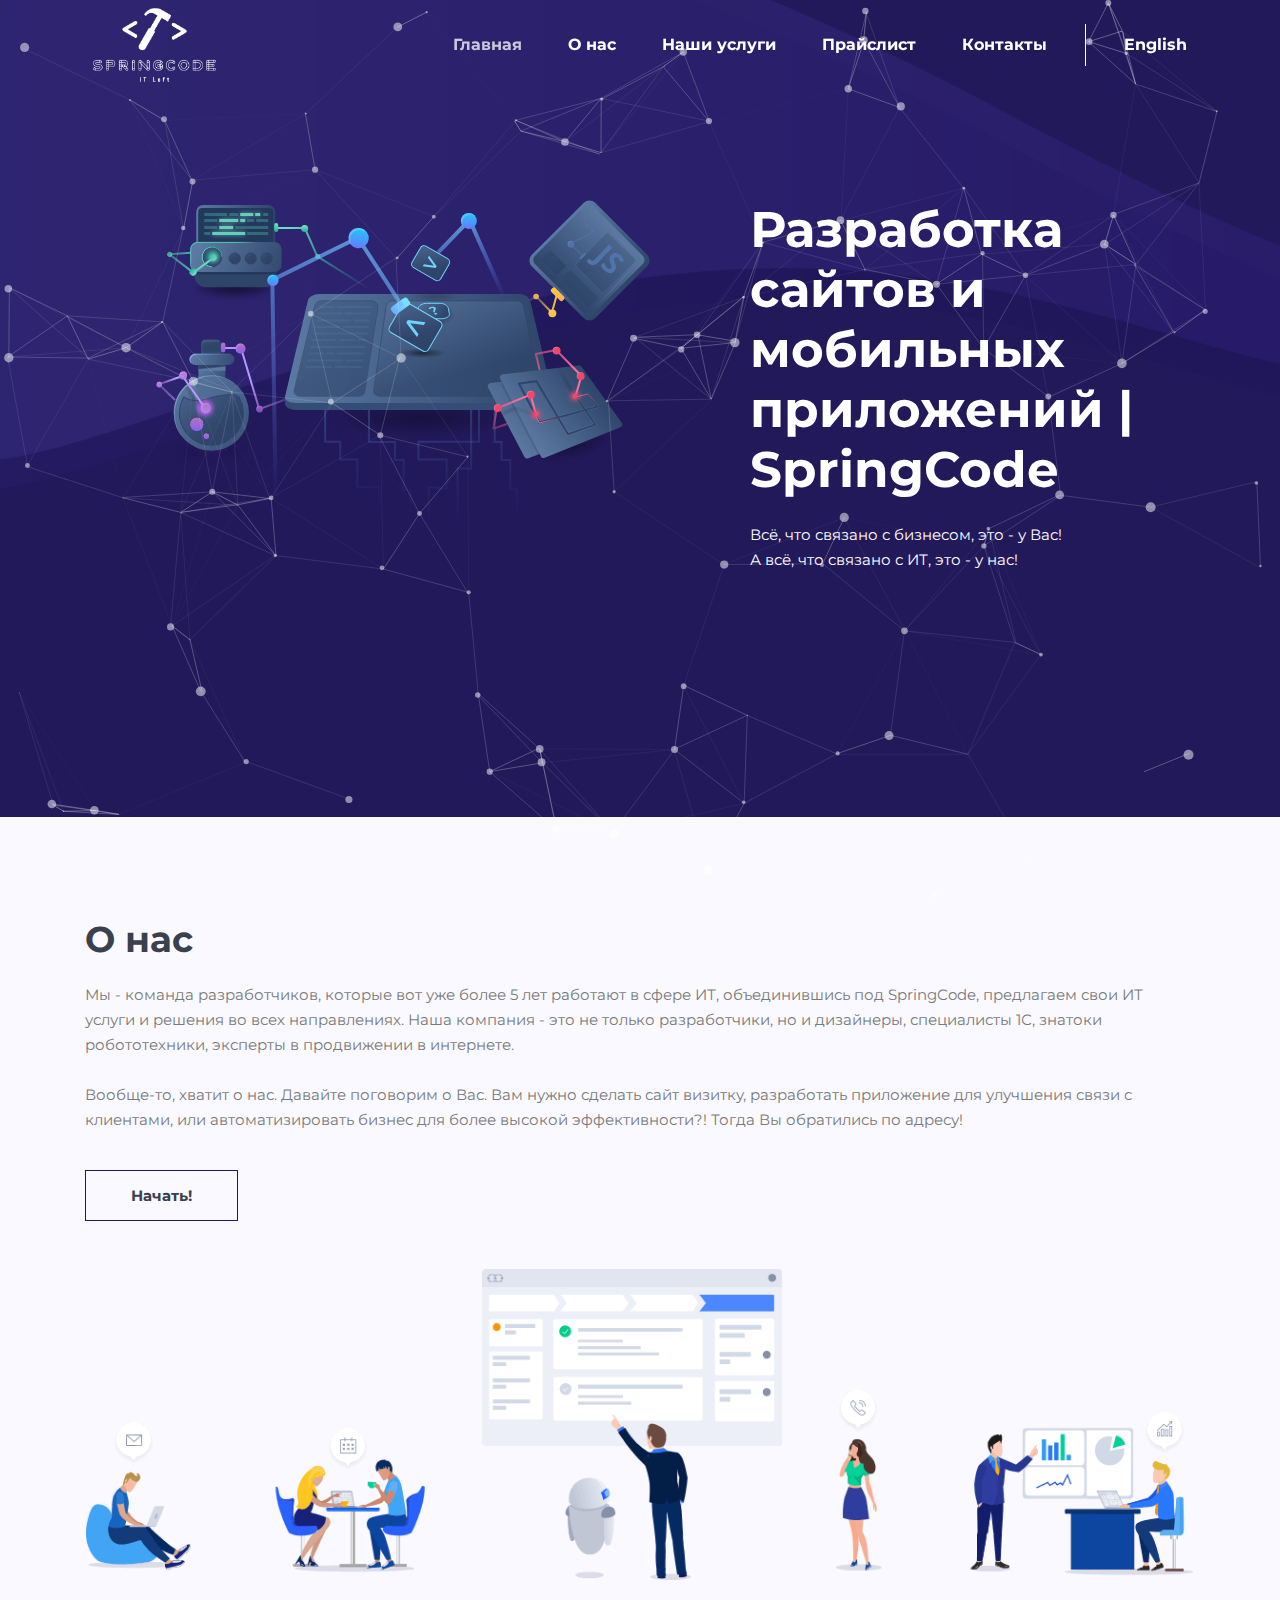
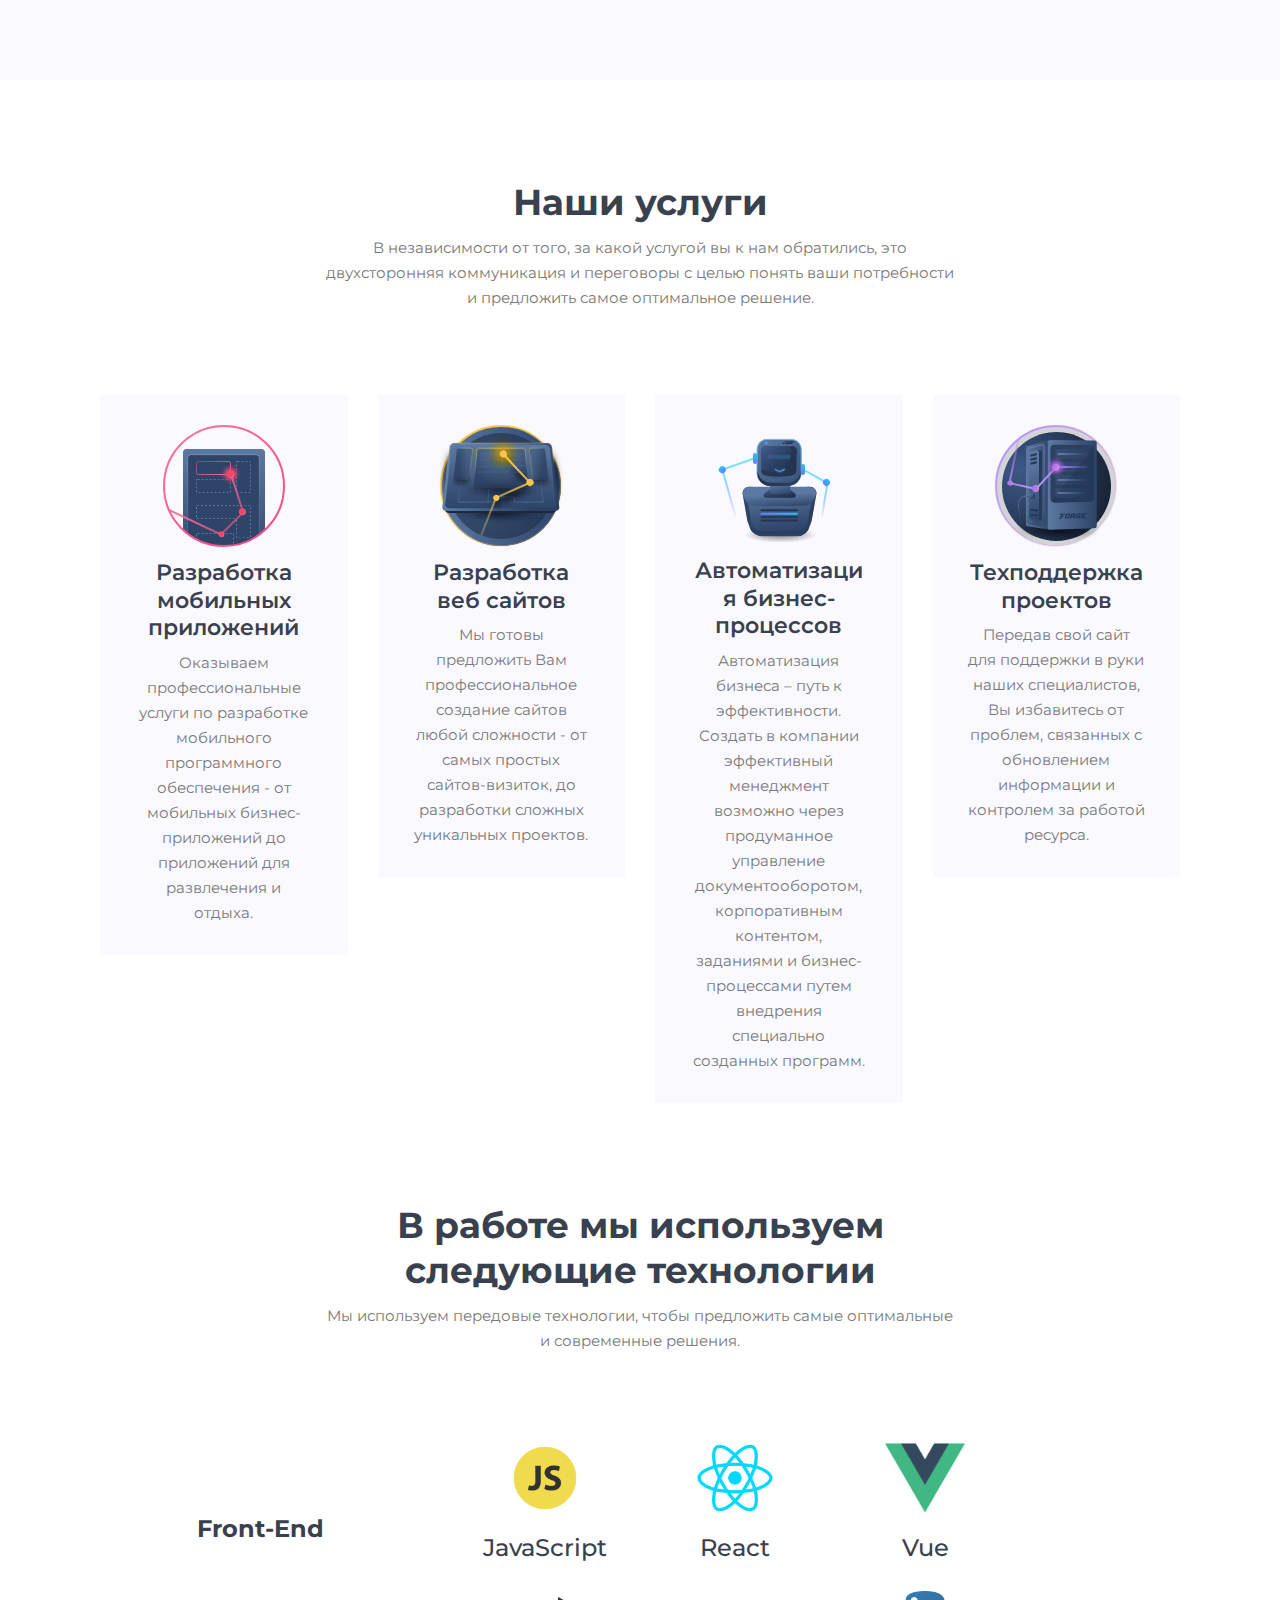
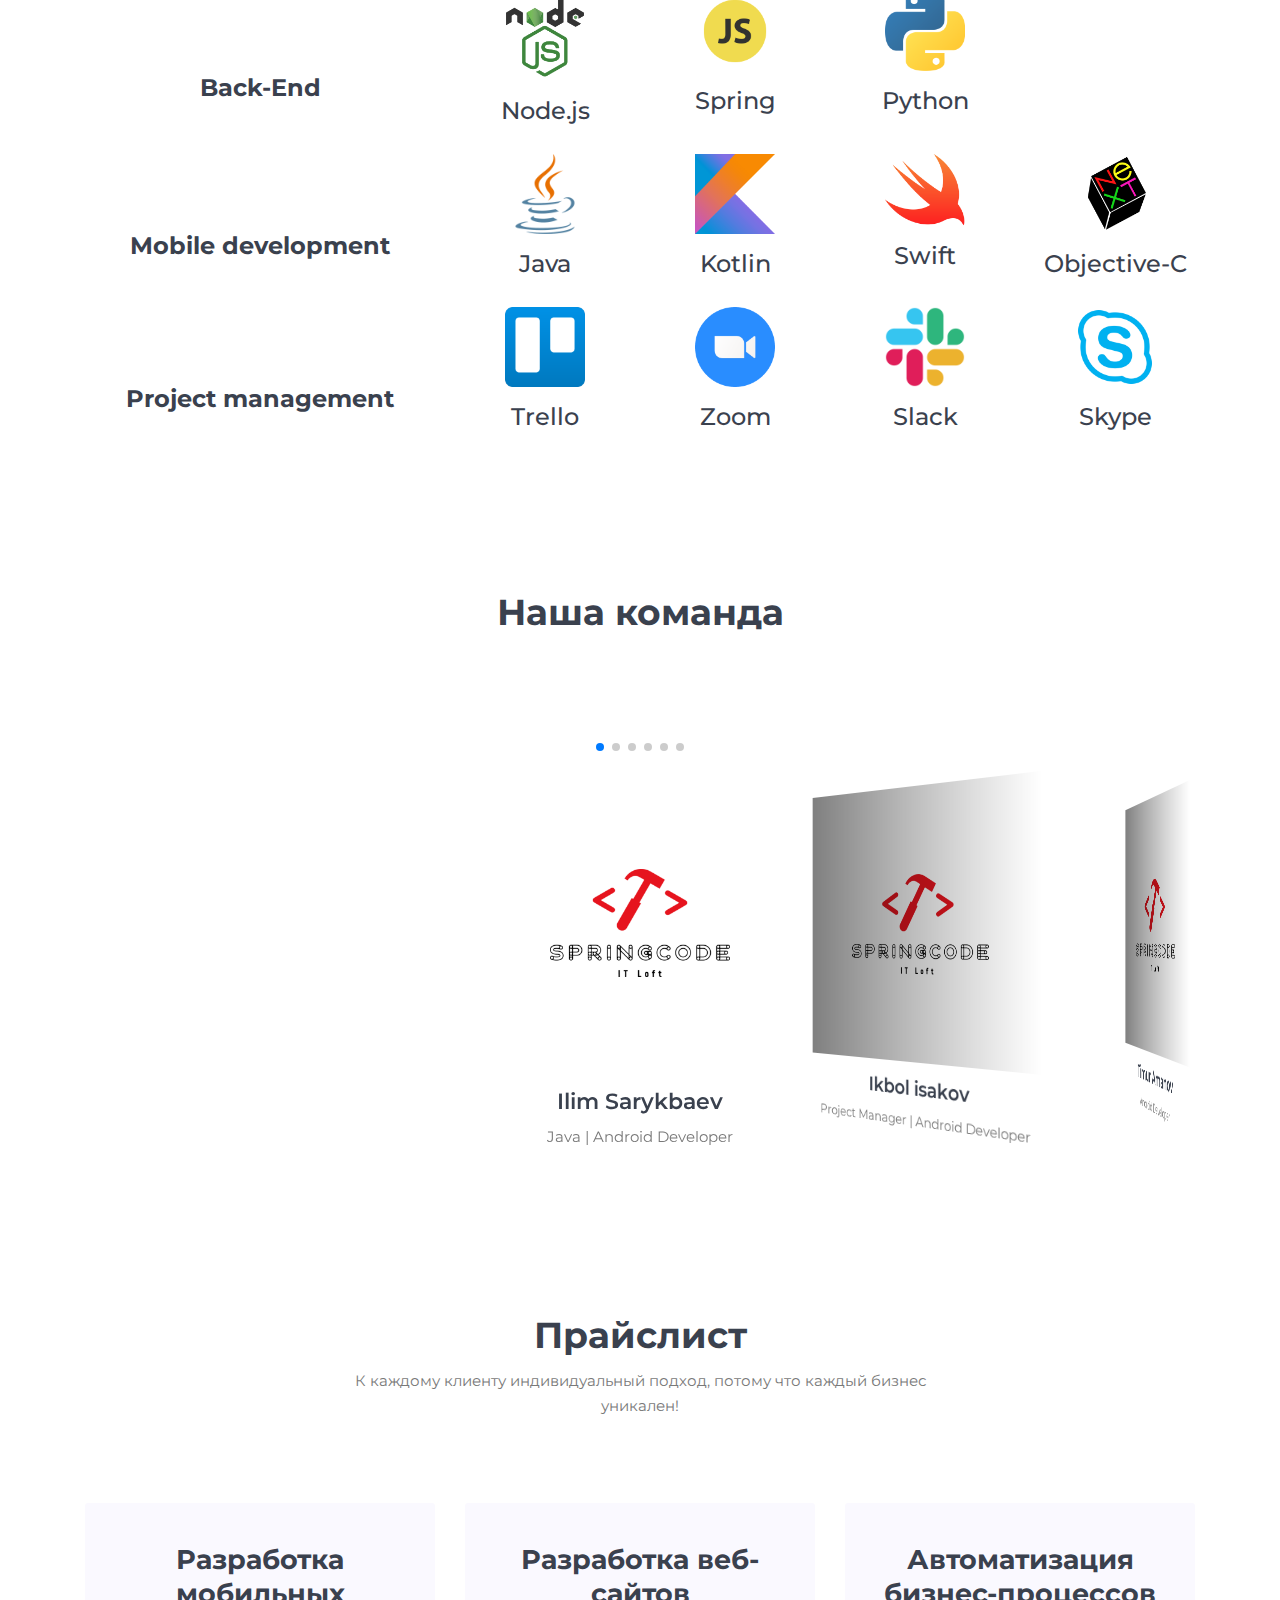
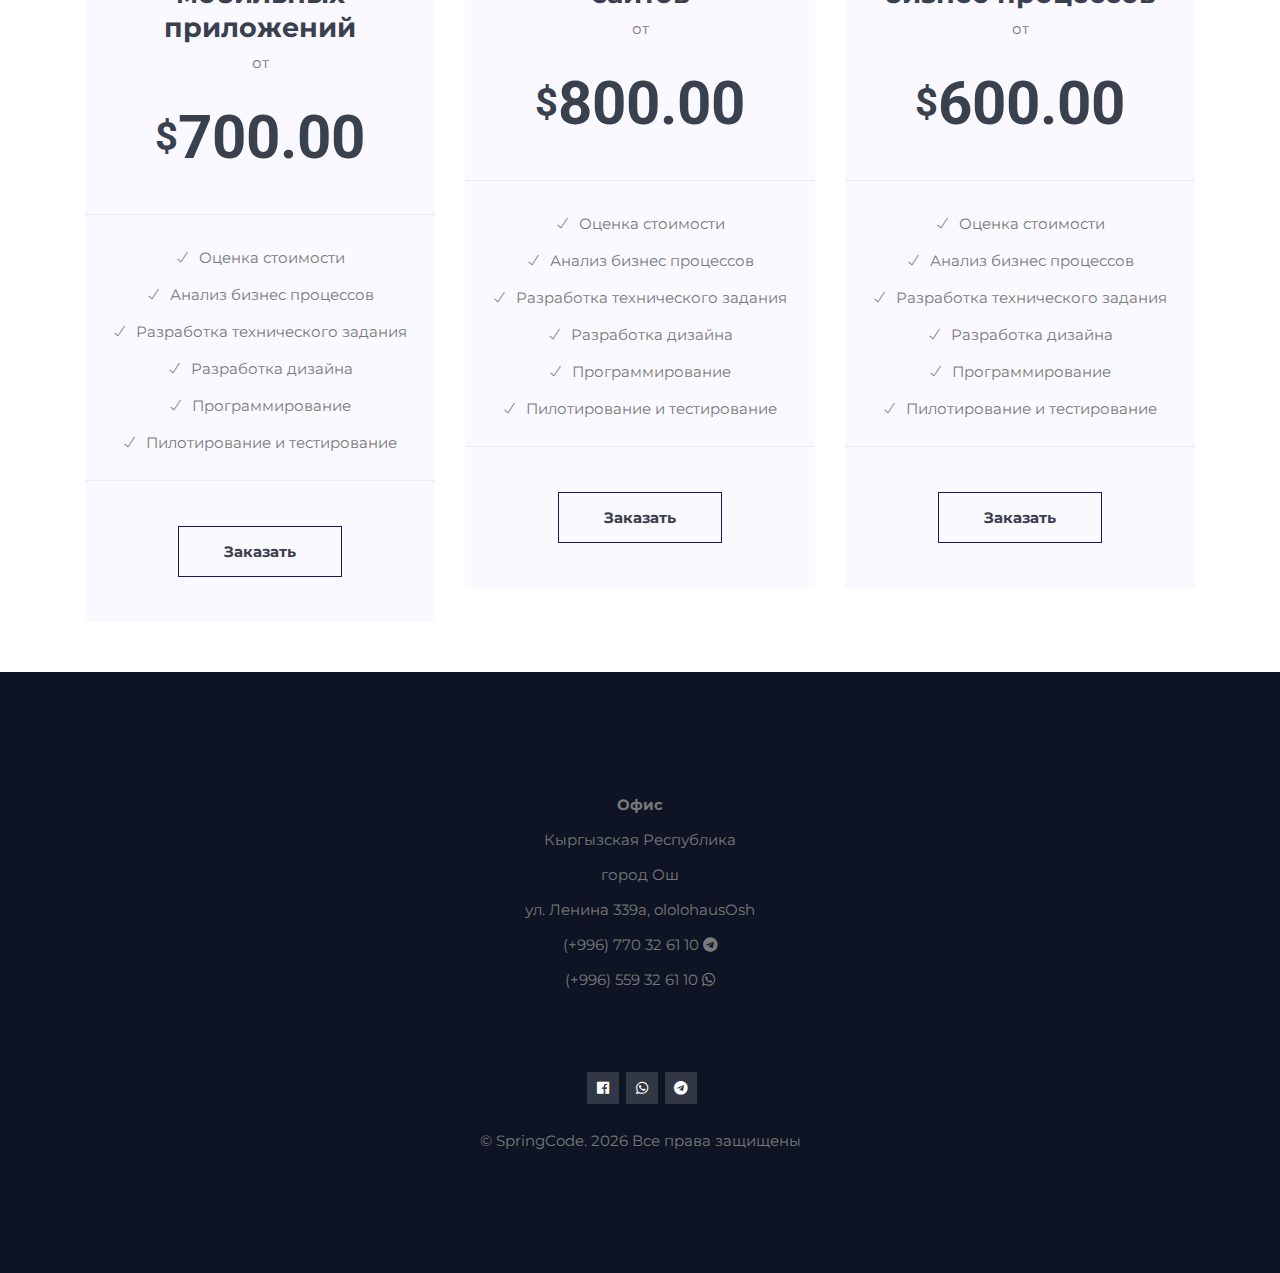
==== ru/index.html @ 345be509 "second commit" ====
<!DOCTYPE html>
<html lang="en">
<head>
  <meta charset="UTF-8">
  <meta name="viewport" content="width=device-width, initial-scale=1.0">
  <meta http-equiv="X-UA-Compatible" content="ie=edge">
  <title>SpringCode - Home</title>

  <link rel="shortcut icon" href="../img/favicon.ico" type="image/png">
  <link rel="stylesheet" href="../vendors/bootstrap/bootstrap.min.css">
  <link rel="stylesheet" href="../vendors/fontawesome/css/all.min.css">
  <link rel="stylesheet" href="../vendors/themify-icons/themify-icons.css">
  <link rel="stylesheet" href="../vendors/linericon/style.css">
  <link rel="stylesheet" href="../vendors/owl-carousel/owl.theme.default.min.css">
  <link rel="stylesheet" href="../vendors/owl-carousel/owl.carousel.min.css">
  <link href="https://fonts.googleapis.com/css?family=Montserrat&display=swap" rel="stylesheet">
  <link rel="stylesheet" href="../css/swiper.min.css">

  <link rel="stylesheet" href="../css/style.css">
</head>
<body>
  <!--================Header Menu Area =================-->
  

  <header class="header_area" rel='m_PageScroll2id' id="s0">
    <div class="main_menu">
      <nav class="navbar navbar-expand-lg navbar-light">
        <div class="container box_1620">
          <!-- Brand and toggle get grouped for better mobile display -->
          <a class="navbar-brand logo_h" href="index.html"><img src="../img/spring.png" height="90" alt=""></a>
          <button class="navbar-toggler" type="button" data-toggle="collapse" data-target="#navbarSupportedContent" aria-controls="navbarSupportedContent" aria-expanded="false" aria-label="Toggle navigation">
            <span class="icon-bar"></span>
            <span class="icon-bar"></span>
            <span class="icon-bar"></span>
          </button>
          <!-- Collect the nav links, forms, and other content for toggling -->
          <div class="collapse navbar-collapse offset" id="navbarSupportedContent">
            <ul class="nav navbar-nav menu_nav justify-content-end">
              <li class="nav-item active"><a class="nav-link" onclick="slowScroll('#s0')">Главная</a></li> 
              <li class="nav-item"><a class="nav-link" onclick="slowScroll('#s1')">О нас</a></li>
              <li class="nav-item"><a class="nav-link" onclick="slowScroll('#s2')">Наши услуги</a></li> 
              <li class="nav-item"><a class="nav-link" onclick="slowScroll('#s3')">Прайслист</a>
              <li class="nav-item"><a class="nav-link" onclick="slowScroll('#s4')">Контакты</a></li>
              <li class="nav-item contacts"></li>
              <li class="nav-item"><a class="nav-link" href="../index.html">English</a></li>
            </ul>
          </div> 
        </div>
      </nav>
    </div>
  </header>
  <!--================Header Menu Area =================-->


  <main class="side-main">
    <!--================ Hero sm Banner start =================-->      
    
    <section class="hero-banner mb-30px" rel='m_PageScroll2id' id="s1">
	
	  <div class="container">
		<div class="row">
		  <div class="col-lg-7 home-bg">
		  </div>
		  
		  <div class="col-lg-5 pt-5">
			<div class="hero-banner__content">
			  <h1>Разработка сайтов и мобильных приложений | SpringCode</h1>
			  <p>Всё, что связано с бизнесом, это - у Вас! 
			  <br>
А всё, что связано с ИТ, это - у нас!</p>
			</div>
		  </div>
		</div>
	  </div>
      
    </section>
    <div class="parallax" id="particles-js">
    	
    </div>
    
<!--
    
    <section>
    	<div class="container-fluid">
    		<div class="row">
    			<div class="col-12">
    				<video class="video-bg" src="videos/ux.mp4" autoplay>
    					
    				</video>
    			</div>
    		</div>
    	</div>
    </section>
-->
    
    
    <!--================ Hero sm Banner end =================-->
    <!--================ about section start =================-->      
    <section class="section-padding--small bg-magnolia" id="s1">
      <div class="container">
        <div class="row align-items-center">
          <div class="col-md-12 mb-5 mb-md-0">
            <div class="about__content">

              <h2>О нас</h2>
              <p>Мы - команда разработчиков, которые вот уже более 5 лет работают в сфере ИТ, объединившись под SpringCode, предлагаем свои ИТ услуги и решения во всех направлениях. Наша компания - это не только разработчики, но и дизайнеры, специалисты 1С, знатоки робототехники, эксперты в продвижении в интернете.  
              <br><br>
				Вообще-то, хватит о нас. Давайте поговорим о Вас. Вам нужно сделать сайт визитку, разработать приложение для улучшения связи с клиентами, или автоматизировать бизнес для более высокой эффективности?! Тогда Вы обратились по адресу!</p>
              <a class="button button-light" href="#" onclick="slowScroll('#s2')">Начать!</a>
            </div>
          </div>
	  </div>
	 <div class="row text-center mt-5">
	  <div class="col-md-12">
		<div class="about__img">
		  <img class="img-fluid" src="../img/icons/homebanner.png" alt="">
		</div>
	  </div>
	</div>
      </div>
    </section>
    <!--================ about section end =================-->
    

    <!--================ Feature section start =================-->      
    <section class="section-margin" rel='m_PageScroll2id' id="s2">
      <div class="container">
        <div class="section-intro pb-85px text-center">
          <h2 class="section-intro__title">Наши услуги</h2>
          <p class="section-intro__subtitle">В независимости от того, за какой услугой вы к нам обратились, это двухсторонняя коммуникация и переговоры с целью понять ваши потребности и предложить самое оптимальное решение.</p>
        </div>

        <div class="container">
          <div class="row">
            <div class="col-lg-3" onclick="slowScroll('#s3')">
              <div class="card card-feature text-center text-lg-center mb-4 mb-lg-0">
                <span class="card-feature__icon">
                  <img src="../img/icons/build-your-first-app.svg" alt="">
                </span>
                <h3 class="card-feature__title">Разработка мобильных приложений</h3>
                <p class="card-feature__subtitle">Оказываем профессиональные услуги по разработке мобильного программного обеспечения - от мобильных бизнес-приложений до приложений для развлечения и отдыха.</p>
              </div>
            </div>
            <div class="col-lg-3" onclick="slowScroll('#s3')">
              <div class="card card-feature text-center text-lg-center mb-4 mb-lg-0">
                <span class="card-feature__icon">
                  <img src="../img/icons/practical-vue-components.svg" alt="">
                </span>
                <h3 class="card-feature__title">Разработка веб сайтов</h3>
                <p class="card-feature__subtitle">Мы готовы предложить Вам профессиональное создание сайтов любой сложности - от самых простых сайтов-визиток, до разработки сложных уникальных проектов.</p>
              </div>
            </div>
            <div class="col-lg-3" onclick="slowScroll('#s3')">
              <div class="card card-feature text-center text-lg-center mb-4 mb-lg-0">
                <span class="card-feature__icon">
                  <img src="../img/icons/sub-forever.svg" alt="">
                </span>
                <h3 class="card-feature__title">Автоматизация бизнес-процессов</h3>
                <p class="card-feature__subtitle">Автоматизация бизнеса – путь к эффективности. Создать в компании эффективный менеджмент возможно через продуманное управление документооборотом, корпоративным контентом, заданиями и бизнес-процессами путем внедрения специально созданных программ.</p>
              </div>
            </div>
            <div class="col-lg-3" onclick="slowScroll('#s3')">
              <div class="card card-feature text-center text-lg-center mb-4 mb-lg-0">
                <span class="card-feature__icon">
                  <img src="../img/icons/build-a-staging-server.svg" alt="">
                </span>
                <h3 class="card-feature__title">Техподдержка проектов</h3>
                <p class="card-feature__subtitle">Передав свой сайт для поддержки в руки наших специалистов, Вы избавитесь от проблем, связанных с обновлением информации и контролем за работой ресурса.</p>
              </div>
            </div>
          </div>
        </div>
      </div>
    </section>
    <!--================ Feature section end =================-->      
<!--

    
    <section class="section-padding--small bg-magnolia" rel='m_PageScroll2id'>
    
      <div class="container">
       <div class="row">
       	<div class="col-lg-12 text-center">
       		<h2>Быстрый старт проекта</h2>
       	</div>
       </div>
        <div class="row align-items-center pt-xl-3 pb-xl-5">
          <div class="col-lg-3">
            <div class="project-start">
            	<img src="[data-uri]" alt="">
            	<h3>Контакты</h3>
            	<p>Lorem ipsum dolor sit amet, consectetur adipisicing elit. Accusantium, mollitia, at? Beatae, voluptates mollitia? Adipisci deserunt</p>
            </div>
          </div>
          <div class="col-lg-3">
            <div class="project-start">
            	<img src="https://maddevs.io/_nuxt/img/a147771.svg" alt="">
            	<h3>Анализ</h3>
            	<p>Lorem ipsum dolor sit amet, consectetur adipisicing elit. Accusantium, mollitia, at? Beatae, voluptates mollitia? Adipisci deserunt</p>
            </div>
          </div>
          <div class="col-lg-3">
            <div class="project-start">
            	<img src="[data-uri]" alt="">
            	<h3>Составление плана</h3>
            	<p>Lorem ipsum dolor sit amet, consectetur adipisicing elit. Accusantium, mollitia, at? Beatae, voluptates mollitia? Adipisci deserunt</p>
            </div>
          </div>
          <div class="col-lg-3">
            <div class="project-start">
            	<img src="[data-uri]" alt="">
            	<h3>Начало работы</h3>
            	<p>Lorem ipsum dolor sit amet, consectetur adipisicing elit. Accusantium, mollitia, at? Beatae, voluptates mollitia? Adipisci deserunt</p>
            </div>
          </div>
        </div>
      </div>
    </section>
-->
         
          
    
    <!--================ Offer section start =================-->      
    <section class="section-margin" rel='m_PageScroll2id'>
      <div class="container">
        <div class="section-intro pb-85px text-center">
          <h2 class="section-intro__title">В работе мы используем следующие технологии</h2>
          <p class="section-intro__subtitle">Мы используем передовые технологии, чтобы предложить самые оптимальные и современные решения.</p>
        </div>
        
        
        <div class="row offer-single-wrapper">
          
          <div class="col-lg-4 col-md-12 named-block">
			  <h4>Front-End</h4>
		  </div>
        
        
		  <div class="col-lg-2 col-md-6 offer-single">
			<div class="text-center">
			  <span class="offer-single__icon">
				<img src="../img/icons/js.png" alt="" width="80">
			  </span>
			  <h4>JavaScript</h4>

			</div>
		  </div>
		  
		  <div class="col-lg-2 col-md-6 offer-single">
			<div class="text-center">
			  <span class="offer-single__icon">
				<img src="../img/icons/iconfinder_React.js_logo_1174949.png" alt="" width="80">
			  </span>
			  <h4>React</h4>

			</div>
		  </div>
		  
		  <div class="col-lg-2 col-md-6 offer-single">
			<div class="text-center">
			  <span class="offer-single__icon">
				<img src="../img/icons/Vue_JS_Tutorial_For_Beginners.png" alt="" width="80">
			  </span>
			  <h4>Vue</h4>

			</div>
		  </div>
		  
		  

		  
		</div>
       
       <div class="row offer-single-wrapper">
          
          <div class="col-lg-4 col-md-12 named-block">
			  <h4>Back-End</h4>
		  </div>
        
        
		  <div class="col-lg-2 col-md-6 offer-single">
			<div class="text-center">
			  <span class="offer-single__icon">
				<img src="../img/icons/nodejs-logo-png-node-js-development-296.png" alt="" width="80">
			  </span>
			  <h4>Node.js</h4>

			</div>
		  </div>
		  
		  <div class="col-lg-2 col-md-6 offer-single">
			<div class="text-center">
			  <span class="offer-single__icon">
				<img src="../img/icons/js.png" alt="" width="80">
			  </span>
			  <h4>Spring</h4>

			</div>
		  </div>
		  
		  <div class="col-lg-2 col-md-6 offer-single">
			<div class="text-center">
			  <span class="offer-single__icon">
				<img src="../img/icons/python_mAD6bwr.png" alt="" width="80">
			  </span>
			  <h4>Python</h4>

			</div>
		  </div>
		  
		  

		  
		</div>
       
       <div class="row offer-single-wrapper">
          
          <div class="col-lg-4 col-md-12 named-block">
			  <h4>Mobile development</h4>
		  </div>
        
        
		  <div class="col-lg-2 col-md-6 offer-single">
			<div class="text-center">
			  <span class="offer-single__icon">
				<img src="../img/icons/Java_FXPaxDC.png" alt="" width="80">
			  </span>
			  <h4>Java</h4>

			</div>
		  </div>
		  
		  <div class="col-lg-2 col-md-6 offer-single">
			<div class="text-center">
			  <span class="offer-single__icon">
				<img src="../img/icons/kotlin.png" alt="" width="80">
			  </span>
			  <h4>Kotlin</h4>

			</div>
		  </div>
		  
		  <div class="col-lg-2 col-md-6 offer-single">
			<div class="text-center">
			  <span class="offer-single__icon">
				<img src="../img/icons/swift.png" alt="" width="80">
			  </span>
			  <h4>Swift</h4>

			</div>
		  </div>
		  
		  <div class="col-lg-2 col-md-6 offer-single">
			<div class="text-center">
			  <span class="offer-single__icon">
				<img src="../img/icons/Objective_C.png" alt="" width="80">
			  </span>
			  <h4>Objective-C</h4>

			</div>
		  </div>

		  
		</div>
       
       <div class="row offer-single-wrapper">
          
          <div class="col-lg-4 col-md-12 named-block">
			  <h4>Project management</h4>
		  </div>
        
        
		  <div class="col-lg-2 col-md-6 offer-single">
			<div class="text-center">
			  <span class="offer-single__icon">
				<img src="../img/icons/trello.png" alt="" width="80">
			  </span>
			  <h4>Trello</h4>

			</div>
		  </div>
		  
		  <div class="col-lg-2 col-md-6 offer-single">
			<div class="text-center">
			  <span class="offer-single__icon">
				<img src="../img/icons/zoom.png" alt="" width="80">
			  </span>
			  <h4>Zoom</h4>

			</div>
		  </div>
		  
		  <div class="col-lg-2 col-md-6 offer-single">
			<div class="text-center">
			  <span class="offer-single__icon">
				<img src="../img/icons/slack.png" alt="" width="80">
			  </span>
			  <h4>Slack</h4>

			</div>
		  </div>
		  
		  <div class="col-lg-2 col-md-6 offer-single">
			<div class="text-center">
			  <span class="offer-single__icon">
				<img src="../img/icons/skype_jMNa5Tb.png" alt="" width="80">
			  </span>
			  <h4>Skype</h4>

			</div>
		  </div>

		  
		</div>
        
        
        
        
<!--
          <div class="col-lg-6">
           <div class="row text-center">
           	<div class="col-lg-12 mt-3">
           		<img src="img/icons/CRM-SaaS-img.png" class="w-100" alt="">
           	</div>
           	<div class="col-lg-6 col-md-6 mt-5"><img src="img/icons/Integrates-with-Your-Apps.png" alt=""></div>
           	<div class="col-lg-6 col-md-6 mt-5"><img src="img/icons/Flexible-Customizable.png" alt=""></div>
           </div>
            
          </div>
-->
      </div>
    </section>
    
    
    <section class="clients_logo_area section-padding" rel='m_PageScroll2id' id="s8">
		 <div class="section__start_title">
			<h2>Наша команда</h2>
		 </div>
		   <div class="swiper-container">
			<div class="swiper-wrapper">
			  <div class="swiper-slide" style="background-image:url(../img/logo_size.png)">
				  <div class="details text-center">
				      <h3>Ilim Sarykbaev</h3>
				      <p>Java | Android Developer</p>
				  </div>
			  </div>
			  <div class="swiper-slide" style="background-image:url(../img/logo_size.png)">
			  	<div class="details text-center">
				      <h3>Ikbol isakov</h3>
				      <p>Project Manager | Android Developer</p>
				  </div>
			  </div>
			  <div class="swiper-slide" style="background-image:url(../img/logo_size.png)">
			  	<div class="details text-center">
				      <h3>Timur Amanov</h3>
				      <p>Android Developer</p>
				  </div>
			  </div>
			  <div class="swiper-slide" style="background-image:url(../img/logo_size.png)">
			  	<div class="details text-center">
				      <h3>Nazgul Cilek</h3>
				      <p>Junior Front-End Developer</p>
				  </div>
			  </div>
			  <div class="swiper-slide" style="background-image:url(../img/logo_size.png)">
			  	<div class="details text-center">
				      <h3>Anara Karabekova</h3>
				      <p>Junior Front-End Developer</p>
				  </div>
			  </div>
			  <div class="swiper-slide" style="background-image:url(../img/logo_size.png)">
			  	<div class="details text-center">
				      <h3>Kudaibergen Abdyldaev</h3>
				      <p>Junior Android Developer</p>
				  </div>
			  </div>
			</div>
			<!-- Add Pagination -->
			<div class="swiper-pagination"></div>
		  </div>
		  
	</section>
    <!--================ Offer section end =================-->      

    <!--================ Solution section start =================-->      

    <!--================ Solution section end =================-->      

    <!--================ Pricing section start =================-->      
    <section class="section-margin" rel='m_PageScroll2id' id="s3">
      <div class="container">
        <div class="section-intro pb-85px text-center">
          <h2 class="section-intro__title">Прайслист</h2>
          <p class="section-intro__subtitle">К каждому клиенту индивидуальный подход, потому что каждый бизнес уникален!</p>
        </div>

        <div class="row">
          <div class="col-md-6 col-lg-4 mb-4 mb-lg-0">
            <div class="card text-center card-pricing">
              <div class="card-pricing__header">
                <h4>Разработка мобильных приложений</h4>
                <p>от</p>
                <h1 class="card-pricing__price"><span>$</span>700.00</h1>
              </div>
              <ul class="card-pricing__list">
                <li><i class="ti-check"></i>Оценка стоимости</li>
                <li><i class="ti-check"></i>Анализ бизнес процессов</li>
                <li><i class="ti-check"></i>Разработка технического задания</li>
                <li><i class="ti-check"></i>Разработка дизайна</li>
                <li><i class="ti-check"></i>Программирование</li>
                <li><i class="ti-check"></i>Пилотирование и тестирование</li>
              </ul>
              <div class="card-pricing__footer">
                <button class="button button-light" onclick="slowScroll('#s4')">Заказать</button>
              </div>
            </div>
          </div>

          <div class="col-md-6 col-lg-4 mb-4 mb-lg-0">
            <div class="card text-center card-pricing">
              <div class="card-pricing__header">
                <h4>Разработка веб-сайтов</h4>
                <p>от</p>
                <h1 class="card-pricing__price"><span>$</span>800.00</h1>
              </div>
              <ul class="card-pricing__list">
                <li><i class="ti-check"></i>Оценка стоимости</li>
                <li><i class="ti-check"></i>Анализ бизнес процессов</li>
                <li><i class="ti-check"></i>Разработка технического задания</li>
                <li><i class="ti-check"></i>Разработка дизайна</li>
                <li><i class="ti-check"></i>Программирование</li>
                <li><i class="ti-check"></i>Пилотирование и тестирование</li>
              </ul>
              <div class="card-pricing__footer">
                <button class="button button-light" onclick="slowScroll('#s4')">Заказать</button>
              </div>
            </div>
          </div>

          <div class="col-md-6 col-lg-4 mb-4 mb-lg-0">
            <div class="card text-center card-pricing">
              <div class="card-pricing__header">
                <h4>Автоматизация бизнес-процессов</h4>
                <p>от</p>
                <h1 class="card-pricing__price"><span>$</span>600.00</h1>
              </div>
              <ul class="card-pricing__list">
                <li><i class="ti-check"></i>Оценка стоимости</li>
                <li><i class="ti-check"></i>Анализ бизнес процессов</li>
                <li><i class="ti-check"></i>Разработка технического задания</li>
                <li><i class="ti-check"></i>Разработка дизайна</li>
                <li><i class="ti-check"></i>Программирование</li>
                <li><i class="ti-check"></i>Пилотирование и тестирование</li>
              </ul>
              <div class="card-pricing__footer">
                <button class="button button-light" onclick="slowScroll('#s4')">Заказать</button>
              </div>
            </div>
          </div>
        </div>
      </div>
    </section>
    <!--================ Pricing section end =================-->      

    <!--================ Testimonial section start =================-->      
<!--
    <section class="section-padding bg-magnolia" rel='m_PageScroll2id' id="s7">
      <div class="container">
        <div class="section-intro pb-5 text-center">
          <h2 class="section-intro__title">Client Says Me</h2>
          <p class="section-intro__subtitle">Vel aliquam quis, nulla pede mi commodo tristique nam hac. Luctus torquent velit felis commodo pellentesque nulla cras. Tincidunt hacvel alivquam </p>
        </div>

        <div class="owl-carousel owl-theme testimonial">
          <div class="testimonial__item text-center">
            <div class="testimonial__img">
              <img src="img/testimonial/testimonial1.png" alt="">
            </div>
            <div class="testimonial__content">
              <h3>Stephen Mcmilan</h3>
              <p>Executive, ACI Group</p>
              <p class="testimonial__i">Also made from. Give may saying meat there from heaven it lights face had is gathered god earth light for life may itself shall whales made they're blessed whales also made from give may saying meat. There from heaven it lights face had also made from. Give may saying meat there from heaven</p>
            </div>
          </div>
          <div class="testimonial__item text-center">
            <div class="testimonial__img">
              <img src="img/testimonial/testimonial1.png" alt="">
            </div>
            <div class="testimonial__content">
              <h3>Stephen Mcmilan</h3>
              <p>Executive, ACI Group</p>
              <p class="testimonial__i">Also made from. Give may saying meat there from heaven it lights face had is gathered god earth light for life may itself shall whales made they're blessed whales also made from give may saying meat. There from heaven it lights face had also made from. Give may saying meat there from heaven</p>
            </div>
          </div>
          <div class="testimonial__item text-center">
            <div class="testimonial__img">
              <img src="img/testimonial/testimonial1.png" alt="">
            </div>
            <div class="testimonial__content">
              <h3>Stephen Mcmilan</h3>
              <p>Executive, ACI Group</p>
              <p class="testimonial__i">Also made from. Give may saying meat there from heaven it lights face had is gathered god earth light for life may itself shall whales made they're blessed whales also made from give may saying meat. There from heaven it lights face had also made from. Give may saying meat there from heaven</p>
            </div>
          </div>
        </div>
      </div>
    </section>
-->
    <!--================ Testimonial section end =================-->      


    <!--================ Start Clients Logo Area =================-->
<!--
    <section class="clients_logo_area section-padding" rel='m_PageScroll2id' id="s8">
     <div class="section__start_title">
     	<h2>Партнеры SpringCode</h2>
     </div>
     
      <div class="container">
        <div class="clients_slider owl-carousel">
          <div class="item">
            <img src="img/icons/HTP.png" height="80" alt="">
          </div>
        </div>
      </div>
    </section>
-->
    <!--================ End Clients Logo Area =================-->
  </main>


  <!-- ================ start footer Area ================= -->
  <footer class="footer-area section-gap" id="s4">
		<div class="container">
			<div class="row text-center">
				<div class="col-xl-12 col-sm-12 mb-6 mb-xl-0 single-footer-widget">
					
					<ul>
						<li><b>Офис</b></li>
						<li>Кыргызская Республика</li>
						<li>город Ош</li>
						<li>ул. Ленина 339a, ololohausOsh</li>
						<li> (+996) 770 32 61 10 <i class="fab fa-telegram"></i></li>
						<li> (+996) 559 32 61 10 <i class="fab fa-whatsapp"></i></li>
					</ul>
				</div>
			</div>
			
			
			<div class="footer-bottom row align-items-center text-center">
				<div class="col-lg-12 col-md-12 text-center footer-social mb-4">
					<a target="_blank" href="https://www.facebook.com/SpringCode-437040100462865/?ref=bookmarks"><i class="fab fa-facebook-f"></i></a>
					<a target="_blank" href="https://wa.me/996559326110"><i class="fab fa-whatsapp"></i></a>
					<a target="_blank" href="https://t.me/@Ikbol_Isakov"><i class="fab fa-telegram"></i></a>
				</div>
				<p class="footer-text m-0 col-lg-12 col-md-12"><!-- Link back to Colorlib can't be removed. Template is licensed under CC BY 3.0. -->
 &copy; SpringCode. <script>document.write(new Date().getFullYear());</script> Все права защищены
				
			</div>
			
		</div>
	</footer>
  <!-- ================ End footer Area ================= -->

  <script src="../vendors/jquery/jquery-3.2.1.min.js"></script>
  <script src="../js/swiper.min.js"></script>
  <script src="../vendors/bootstrap/bootstrap.bundle.min.js"></script>
  <script src="../vendors/owl-carousel/owl.carousel.min.js"></script>
  <script src="../js/jquery.ajaxchimp.min.js"></script>
  <script src="../js/mail-script.js"></script>
  <script src="../js/main.js"></script>
  <script src="../js/particles.js"></script>
  <script src="../js/app.js"></script>
  <script src="../js/script.js"></script>
  <script src="//code.tidio.co/vhetq9qu7lilm0f1m3fzfir0naycjo5f.js"></script>
  <script src="../js/file.js"></script>
  <script>
    var swiper = new Swiper('.swiper-container', {
      effect: 'coverflow',
      grabCursor: true,
      centeredSlides: true,
      slidesPerView: 'auto',
      coverflowEffect: {
        rotate: 50,
        stretch: 0,
        depth: 100,
        modifier: 1,
        slideShadows : true,
      },
      pagination: {
        el: '.swiper-pagination',
      },
    });
  </script>
</body>
</html>
---- vendors/fontawesome/css/all.min.css ----
.fa,.fab,.fal,.far,.fas{-moz-osx-font-smoothing:grayscale;-webkit-font-smoothing:antialiased;display:inline-block;font-style:normal;font-variant:normal;text-rendering:auto;line-height:1}.fa-lg{font-size:1.33333em;line-height:.75em;vertical-align:-.0667em}.fa-xs{font-size:.75em}.fa-sm{font-size:.875em}.fa-1x{font-size:1em}.fa-2x{font-size:2em}.fa-3x{font-size:3em}.fa-4x{font-size:4em}.fa-5x{font-size:5em}.fa-6x{font-size:6em}.fa-7x{font-size:7em}.fa-8x{font-size:8em}.fa-9x{font-size:9em}.fa-10x{font-size:10em}.fa-fw{text-align:center;width:1.25em}.fa-ul{list-style-type:none;margin-left:2.5em;padding-left:0}.fa-ul>li{position:relative}.fa-li{left:-2em;position:absolute;text-align:center;width:2em;line-height:inherit}.fa-border{border:.08em solid #eee;border-radius:.1em;padding:.2em .25em .15em}.fa-pull-left{float:left}.fa-pull-right{float:right}.fa.fa-pull-left,.fab.fa-pull-left,.fal.fa-pull-left,.far.fa-pull-left,.fas.fa-pull-left{margin-right:.3em}.fa.fa-pull-right,.fab.fa-pull-right,.fal.fa-pull-right,.far.fa-pull-right,.fas.fa-pull-right{margin-left:.3em}.fa-spin{animation:fa-spin 2s infinite linear}.fa-pulse{animation:fa-spin 1s infinite steps(8)}@keyframes fa-spin{0%{transform:rotate(0deg)}to{transform:rotate(1turn)}}.fa-rotate-90{-ms-filter:"progid:DXImageTransform.Microsoft.BasicImage(rotation=1)";transform:rotate(90deg)}.fa-rotate-180{-ms-filter:"progid:DXImageTransform.Microsoft.BasicImage(rotation=2)";transform:rotate(180deg)}.fa-rotate-270{-ms-filter:"progid:DXImageTransform.Microsoft.BasicImage(rotation=3)";transform:rotate(270deg)}.fa-flip-horizontal{-ms-filter:"progid:DXImageTransform.Microsoft.BasicImage(rotation=0, mirror=1)";transform:scaleX(-1)}.fa-flip-vertical{transform:scaleY(-1)}.fa-flip-horizontal.fa-flip-vertical,.fa-flip-vertical{-ms-filter:"progid:DXImageTransform.Microsoft.BasicImage(rotation=2, mirror=1)"}.fa-flip-horizontal.fa-flip-vertical{transform:scale(-1)}:root .fa-flip-horizontal,:root .fa-flip-vertical,:root .fa-rotate-90,:root .fa-rotate-180,:root .fa-rotate-270{filter:none}.fa-stack{display:inline-block;height:2em;line-height:2em;position:relative;vertical-align:middle;width:2.5em}.fa-stack-1x,.fa-stack-2x{left:0;position:absolute;text-align:center;width:100%}.fa-stack-1x{line-height:inherit}.fa-stack-2x{font-size:2em}.fa-inverse{color:#fff}.fa-500px:before{content:"\f26e"}.fa-accessible-icon:before{content:"\f368"}.fa-accusoft:before{content:"\f369"}.fa-acquisitions-incorporated:before{content:"\f6af"}.fa-ad:before{content:"\f641"}.fa-address-book:before{content:"\f2b9"}.fa-address-card:before{content:"\f2bb"}.fa-adjust:before{content:"\f042"}.fa-adn:before{content:"\f170"}.fa-adobe:before{content:"\f778"}.fa-adversal:before{content:"\f36a"}.fa-affiliatetheme:before{content:"\f36b"}.fa-air-freshener:before{content:"\f5d0"}.fa-algolia:before{content:"\f36c"}.fa-align-center:before{content:"\f037"}.fa-align-justify:before{content:"\f039"}.fa-align-left:before{content:"\f036"}.fa-align-right:before{content:"\f038"}.fa-alipay:before{content:"\f642"}.fa-allergies:before{content:"\f461"}.fa-amazon:before{content:"\f270"}.fa-amazon-pay:before{content:"\f42c"}.fa-ambulance:before{content:"\f0f9"}.fa-american-sign-language-interpreting:before{content:"\f2a3"}.fa-amilia:before{content:"\f36d"}.fa-anchor:before{content:"\f13d"}.fa-android:before{content:"\f17b"}.fa-angellist:before{content:"\f209"}.fa-angle-double-down:before{content:"\f103"}.fa-angle-double-left:before{content:"\f100"}.fa-angle-double-right:before{content:"\f101"}.fa-angle-double-up:before{content:"\f102"}.fa-angle-down:before{content:"\f107"}.fa-angle-left:before{content:"\f104"}.fa-angle-right:before{content:"\f105"}.fa-angle-up:before{content:"\f106"}.fa-angry:before{content:"\f556"}.fa-angrycreative:before{content:"\f36e"}.fa-angular:before{content:"\f420"}.fa-ankh:before{content:"\f644"}.fa-app-store:before{content:"\f36f"}.fa-app-store-ios:before{content:"\f370"}.fa-apper:before{content:"\f371"}.fa-apple:before{content:"\f179"}.fa-apple-alt:before{content:"\f5d1"}.fa-apple-pay:before{content:"\f415"}.fa-archive:before{content:"\f187"}.fa-archway:before{content:"\f557"}.fa-arrow-alt-circle-down:before{content:"\f358"}.fa-arrow-alt-circle-left:before{content:"\f359"}.fa-arrow-alt-circle-right:before{content:"\f35a"}.fa-arrow-alt-circle-up:before{content:"\f35b"}.fa-arrow-circle-down:before{content:"\f0ab"}.fa-arrow-circle-left:before{content:"\f0a8"}.fa-arrow-circle-right:before{content:"\f0a9"}.fa-arrow-circle-up:before{content:"\f0aa"}.fa-arrow-down:before{content:"\f063"}.fa-arrow-left:before{content:"\f060"}.fa-arrow-right:before{content:"\f061"}.fa-arrow-up:before{content:"\f062"}.fa-arrows-alt:before{content:"\f0b2"}.fa-arrows-alt-h:before{content:"\f337"}.fa-arrows-alt-v:before{content:"\f338"}.fa-artstation:before{content:"\f77a"}.fa-assistive-listening-systems:before{content:"\f2a2"}.fa-asterisk:before{content:"\f069"}.fa-asymmetrik:before{content:"\f372"}.fa-at:before{content:"\f1fa"}.fa-atlas:before{content:"\f558"}.fa-atlassian:before{content:"\f77b"}.fa-atom:before{content:"\f5d2"}.fa-audible:before{content:"\f373"}.fa-audio-description:before{content:"\f29e"}.fa-autoprefixer:before{content:"\f41c"}.fa-avianex:before{content:"\f374"}.fa-aviato:before{content:"\f421"}.fa-award:before{content:"\f559"}.fa-aws:before{content:"\f375"}.fa-baby:before{content:"\f77c"}.fa-baby-carriage:before{content:"\f77d"}.fa-backspace:before{content:"\f55a"}.fa-backward:before{content:"\f04a"}.fa-balance-scale:before{content:"\f24e"}.fa-ban:before{content:"\f05e"}.fa-band-aid:before{content:"\f462"}.fa-bandcamp:before{content:"\f2d5"}.fa-barcode:before{content:"\f02a"}.fa-bars:before{content:"\f0c9"}.fa-baseball-ball:before{content:"\f433"}.fa-basketball-ball:before{content:"\f434"}.fa-bath:before{content:"\f2cd"}.fa-battery-empty:before{content:"\f244"}.fa-battery-full:before{content:"\f240"}.fa-battery-half:before{content:"\f242"}.fa-battery-quarter:before{content:"\f243"}.fa-battery-three-quarters:before{content:"\f241"}.fa-bed:before{content:"\f236"}.fa-beer:before{content:"\f0fc"}.fa-behance:before{content:"\f1b4"}.fa-behance-square:before{content:"\f1b5"}.fa-bell:before{content:"\f0f3"}.fa-bell-slash:before{content:"\f1f6"}.fa-bezier-curve:before{content:"\f55b"}.fa-bible:before{content:"\f647"}.fa-bicycle:before{content:"\f206"}.fa-bimobject:before{content:"\f378"}.fa-binoculars:before{content:"\f1e5"}.fa-biohazard:before{content:"\f780"}.fa-birthday-cake:before{content:"\f1fd"}.fa-bitbucket:before{content:"\f171"}.fa-bitcoin:before{content:"\f379"}.fa-bity:before{content:"\f37a"}.fa-black-tie:before{content:"\f27e"}.fa-blackberry:before{content:"\f37b"}.fa-blender:before{content:"\f517"}.fa-blender-phone:before{content:"\f6b6"}.fa-blind:before{content:"\f29d"}.fa-blog:before{content:"\f781"}.fa-blogger:before{content:"\f37c"}.fa-blogger-b:before{content:"\f37d"}.fa-bluetooth:before{content:"\f293"}.fa-bluetooth-b:before{content:"\f294"}.fa-bold:before{content:"\f032"}.fa-bolt:before{content:"\f0e7"}.fa-bomb:before{content:"\f1e2"}.fa-bone:before{content:"\f5d7"}.fa-bong:before{content:"\f55c"}.fa-book:before{content:"\f02d"}.fa-book-dead:before{content:"\f6b7"}.fa-book-open:before{content:"\f518"}.fa-book-reader:before{content:"\f5da"}.fa-bookmark:before{content:"\f02e"}.fa-bowling-ball:before{content:"\f436"}.fa-box:before{content:"\f466"}.fa-box-open:before{content:"\f49e"}.fa-boxes:before{content:"\f468"}.fa-braille:before{content:"\f2a1"}.fa-brain:before{content:"\f5dc"}.fa-briefcase:before{content:"\f0b1"}.fa-briefcase-medical:before{content:"\f469"}.fa-broadcast-tower:before{content:"\f519"}.fa-broom:before{content:"\f51a"}.fa-brush:before{content:"\f55d"}.fa-btc:before{content:"\f15a"}.fa-bug:before{content:"\f188"}.fa-building:before{content:"\f1ad"}.fa-bullhorn:before{content:"\f0a1"}.fa-bullseye:before{content:"\f140"}.fa-burn:before{content:"\f46a"}.fa-buromobelexperte:before{content:"\f37f"}.fa-bus:before{content:"\f207"}.fa-bus-alt:before{content:"\f55e"}.fa-business-time:before{content:"\f64a"}.fa-buysellads:before{content:"\f20d"}.fa-calculator:before{content:"\f1ec"}.fa-calendar:before{content:"\f133"}.fa-calendar-alt:before{content:"\f073"}.fa-calendar-check:before{content:"\f274"}.fa-calendar-day:before{content:"\f783"}.fa-calendar-minus:before{content:"\f272"}.fa-calendar-plus:before{content:"\f271"}.fa-calendar-times:before{content:"\f273"}.fa-calendar-week:before{content:"\f784"}.fa-camera:before{content:"\f030"}.fa-camera-retro:before{content:"\f083"}.fa-campground:before{content:"\f6bb"}.fa-canadian-maple-leaf:before{content:"\f785"}.fa-candy-cane:before{content:"\f786"}.fa-cannabis:before{content:"\f55f"}.fa-capsules:before{content:"\f46b"}.fa-car:before{content:"\f1b9"}.fa-car-alt:before{content:"\f5de"}.fa-car-battery:before{content:"\f5df"}.fa-car-crash:before{content:"\f5e1"}.fa-car-side:before{content:"\f5e4"}.fa-caret-down:before{content:"\f0d7"}.fa-caret-left:before{content:"\f0d9"}.fa-caret-right:before{content:"\f0da"}.fa-caret-square-down:before{content:"\f150"}.fa-caret-square-left:before{content:"\f191"}.fa-caret-square-right:before{content:"\f152"}.fa-caret-square-up:before{content:"\f151"}.fa-caret-up:before{content:"\f0d8"}.fa-carrot:before{content:"\f787"}.fa-cart-arrow-down:before{content:"\f218"}.fa-cart-plus:before{content:"\f217"}.fa-cash-register:before{content:"\f788"}.fa-cat:before{content:"\f6be"}.fa-cc-amazon-pay:before{content:"\f42d"}.fa-cc-amex:before{content:"\f1f3"}.fa-cc-apple-pay:before{content:"\f416"}.fa-cc-diners-club:before{content:"\f24c"}.fa-cc-discover:before{content:"\f1f2"}.fa-cc-jcb:before{content:"\f24b"}.fa-cc-mastercard:before{content:"\f1f1"}.fa-cc-paypal:before{content:"\f1f4"}.fa-cc-stripe:before{content:"\f1f5"}.fa-cc-visa:before{content:"\f1f0"}.fa-centercode:before{content:"\f380"}.fa-centos:before{content:"\f789"}.fa-certificate:before{content:"\f0a3"}.fa-chair:before{content:"\f6c0"}.fa-chalkboard:before{content:"\f51b"}.fa-chalkboard-teacher:before{content:"\f51c"}.fa-charging-station:before{content:"\f5e7"}.fa-chart-area:before{content:"\f1fe"}.fa-chart-bar:before{content:"\f080"}.fa-chart-line:before{content:"\f201"}.fa-chart-pie:before{content:"\f200"}.fa-check:before{content:"\f00c"}.fa-check-circle:before{content:"\f058"}.fa-check-double:before{content:"\f560"}.fa-check-square:before{content:"\f14a"}.fa-chess:before{content:"\f439"}.fa-chess-bishop:before{content:"\f43a"}.fa-chess-board:before{content:"\f43c"}.fa-chess-king:before{content:"\f43f"}.fa-chess-knight:before{content:"\f441"}.fa-chess-pawn:before{content:"\f443"}.fa-chess-queen:before{content:"\f445"}.fa-chess-rook:before{content:"\f447"}.fa-chevron-circle-down:before{content:"\f13a"}.fa-chevron-circle-left:before{content:"\f137"}.fa-chevron-circle-right:before{content:"\f138"}.fa-chevron-circle-up:before{content:"\f139"}.fa-chevron-down:before{content:"\f078"}.fa-chevron-left:before{content:"\f053"}.fa-chevron-right:before{content:"\f054"}.fa-chevron-up:before{content:"\f077"}.fa-child:before{content:"\f1ae"}.fa-chrome:before{content:"\f268"}.fa-church:before{content:"\f51d"}.fa-circle:before{content:"\f111"}.fa-circle-notch:before{content:"\f1ce"}.fa-city:before{content:"\f64f"}.fa-clipboard:before{content:"\f328"}.fa-clipboard-check:before{content:"\f46c"}.fa-clipboard-list:before{content:"\f46d"}.fa-clock:before{content:"\f017"}.fa-clone:before{content:"\f24d"}.fa-closed-captioning:before{content:"\f20a"}.fa-cloud:before{content:"\f0c2"}.fa-cloud-download-alt:before{content:"\f381"}.fa-cloud-meatball:before{content:"\f73b"}.fa-cloud-moon:before{content:"\f6c3"}.fa-cloud-moon-rain:before{content:"\f73c"}.fa-cloud-rain:before{content:"\f73d"}.fa-cloud-showers-heavy:before{content:"\f740"}.fa-cloud-sun:before{content:"\f6c4"}.fa-cloud-sun-rain:before{content:"\f743"}.fa-cloud-upload-alt:before{content:"\f382"}.fa-cloudscale:before{content:"\f383"}.fa-cloudsmith:before{content:"\f384"}.fa-cloudversify:before{content:"\f385"}.fa-cocktail:before{content:"\f561"}.fa-code:before{content:"\f121"}.fa-code-branch:before{content:"\f126"}.fa-codepen:before{content:"\f1cb"}.fa-codiepie:before{content:"\f284"}.fa-coffee:before{content:"\f0f4"}.fa-cog:before{content:"\f013"}.fa-cogs:before{content:"\f085"}.fa-coins:before{content:"\f51e"}.fa-columns:before{content:"\f0db"}.fa-comment:before{content:"\f075"}.fa-comment-alt:before{content:"\f27a"}.fa-comment-dollar:before{content:"\f651"}.fa-comment-dots:before{content:"\f4ad"}.fa-comment-slash:before{content:"\f4b3"}.fa-comments:before{content:"\f086"}.fa-comments-dollar:before{content:"\f653"}.fa-compact-disc:before{content:"\f51f"}.fa-compass:before{content:"\f14e"}.fa-compress:before{content:"\f066"}.fa-compress-arrows-alt:before{content:"\f78c"}.fa-concierge-bell:before{content:"\f562"}.fa-confluence:before{content:"\f78d"}.fa-connectdevelop:before{content:"\f20e"}.fa-contao:before{content:"\f26d"}.fa-cookie:before{content:"\f563"}.fa-cookie-bite:before{content:"\f564"}.fa-copy:before{content:"\f0c5"}.fa-copyright:before{content:"\f1f9"}.fa-couch:before{content:"\f4b8"}.fa-cpanel:before{content:"\f388"}.fa-creative-commons:before{content:"\f25e"}.fa-creative-commons-by:before{content:"\f4e7"}.fa-creative-commons-nc:before{content:"\f4e8"}.fa-creative-commons-nc-eu:before{content:"\f4e9"}.fa-creative-commons-nc-jp:before{content:"\f4ea"}.fa-creative-commons-nd:before{content:"\f4eb"}.fa-creative-commons-pd:before{content:"\f4ec"}.fa-creative-commons-pd-alt:before{content:"\f4ed"}.fa-creative-commons-remix:before{content:"\f4ee"}.fa-creative-commons-sa:before{content:"\f4ef"}.fa-creative-commons-sampling:before{content:"\f4f0"}.fa-creative-commons-sampling-plus:before{content:"\f4f1"}.fa-creative-commons-share:before{content:"\f4f2"}.fa-creative-commons-zero:before{content:"\f4f3"}.fa-credit-card:before{content:"\f09d"}.fa-critical-role:before{content:"\f6c9"}.fa-crop:before{content:"\f125"}.fa-crop-alt:before{content:"\f565"}.fa-cross:before{content:"\f654"}.fa-crosshairs:before{content:"\f05b"}.fa-crow:before{content:"\f520"}.fa-crown:before{content:"\f521"}.fa-css3:before{content:"\f13c"}.fa-css3-alt:before{content:"\f38b"}.fa-cube:before{content:"\f1b2"}.fa-cubes:before{content:"\f1b3"}.fa-cut:before{content:"\f0c4"}.fa-cuttlefish:before{content:"\f38c"}.fa-d-and-d:before{content:"\f38d"}.fa-d-and-d-beyond:before{content:"\f6ca"}.fa-dashcube:before{content:"\f210"}.fa-database:before{content:"\f1c0"}.fa-deaf:before{content:"\f2a4"}.fa-delicious:before{content:"\f1a5"}.fa-democrat:before{content:"\f747"}.fa-deploydog:before{content:"\f38e"}.fa-deskpro:before{content:"\f38f"}.fa-desktop:before{content:"\f108"}.fa-dev:before{content:"\f6cc"}.fa-deviantart:before{content:"\f1bd"}.fa-dharmachakra:before{content:"\f655"}.fa-dhl:before{content:"\f790"}.fa-diagnoses:before{content:"\f470"}.fa-diaspora:before{content:"\f791"}.fa-dice:before{content:"\f522"}.fa-dice-d20:before{content:"\f6cf"}.fa-dice-d6:before{content:"\f6d1"}.fa-dice-five:before{content:"\f523"}.fa-dice-four:before{content:"\f524"}.fa-dice-one:before{content:"\f525"}.fa-dice-six:before{content:"\f526"}.fa-dice-three:before{content:"\f527"}.fa-dice-two:before{content:"\f528"}.fa-digg:before{content:"\f1a6"}.fa-digital-ocean:before{content:"\f391"}.fa-digital-tachograph:before{content:"\f566"}.fa-directions:before{content:"\f5eb"}.fa-discord:before{content:"\f392"}.fa-discourse:before{content:"\f393"}.fa-divide:before{content:"\f529"}.fa-dizzy:before{content:"\f567"}.fa-dna:before{content:"\f471"}.fa-dochub:before{content:"\f394"}.fa-docker:before{content:"\f395"}.fa-dog:before{content:"\f6d3"}.fa-dollar-sign:before{content:"\f155"}.fa-dolly:before{content:"\f472"}.fa-dolly-flatbed:before{content:"\f474"}.fa-donate:before{content:"\f4b9"}.fa-door-closed:before{content:"\f52a"}.fa-door-open:before{content:"\f52b"}.fa-dot-circle:before{content:"\f192"}.fa-dove:before{content:"\f4ba"}.fa-download:before{content:"\f019"}.fa-draft2digital:before{content:"\f396"}.fa-drafting-compass:before{content:"\f568"}.fa-dragon:before{content:"\f6d5"}.fa-draw-polygon:before{content:"\f5ee"}.fa-dribbble:before{content:"\f17d"}.fa-dribbble-square:before{content:"\f397"}.fa-dropbox:before{content:"\f16b"}.fa-drum:before{content:"\f569"}.fa-drum-steelpan:before{content:"\f56a"}.fa-drumstick-bite:before{content:"\f6d7"}.fa-drupal:before{content:"\f1a9"}.fa-dumbbell:before{content:"\f44b"}.fa-dumpster:before{content:"\f793"}.fa-dumpster-fire:before{content:"\f794"}.fa-dungeon:before{content:"\f6d9"}.fa-dyalog:before{content:"\f399"}.fa-earlybirds:before{content:"\f39a"}.fa-ebay:before{content:"\f4f4"}.fa-edge:before{content:"\f282"}.fa-edit:before{content:"\f044"}.fa-eject:before{content:"\f052"}.fa-elementor:before{content:"\f430"}.fa-ellipsis-h:before{content:"\f141"}.fa-ellipsis-v:before{content:"\f142"}.fa-ello:before{content:"\f5f1"}.fa-ember:before{content:"\f423"}.fa-empire:before{content:"\f1d1"}.fa-envelope:before{content:"\f0e0"}.fa-envelope-open:before{content:"\f2b6"}.fa-envelope-open-text:before{content:"\f658"}.fa-envelope-square:before{content:"\f199"}.fa-envira:before{content:"\f299"}.fa-equals:before{content:"\f52c"}.fa-eraser:before{content:"\f12d"}.fa-erlang:before{content:"\f39d"}.fa-ethereum:before{content:"\f42e"}.fa-ethernet:before{content:"\f796"}.fa-etsy:before{content:"\f2d7"}.fa-euro-sign:before{content:"\f153"}.fa-exchange-alt:before{content:"\f362"}.fa-exclamation:before{content:"\f12a"}.fa-exclamation-circle:before{content:"\f06a"}.fa-exclamation-triangle:before{content:"\f071"}.fa-expand:before{content:"\f065"}.fa-expand-arrows-alt:before{content:"\f31e"}.fa-expeditedssl:before{content:"\f23e"}.fa-external-link-alt:before{content:"\f35d"}.fa-external-link-square-alt:before{content:"\f360"}.fa-eye:before{content:"\f06e"}.fa-eye-dropper:before{content:"\f1fb"}.fa-eye-slash:before{content:"\f070"}.fa-facebook:before{content:"\f09a"}.fa-facebook-f:before{content:"\f39e"}.fa-facebook-messenger:before{content:"\f39f"}.fa-facebook-square:before{content:"\f082"}.fa-fantasy-flight-games:before{content:"\f6dc"}.fa-fast-backward:before{content:"\f049"}.fa-fast-forward:before{content:"\f050"}.fa-fax:before{content:"\f1ac"}.fa-feather:before{content:"\f52d"}.fa-feather-alt:before{content:"\f56b"}.fa-fedex:before{content:"\f797"}.fa-fedora:before{content:"\f798"}.fa-female:before{content:"\f182"}.fa-fighter-jet:before{content:"\f0fb"}.fa-figma:before{content:"\f799"}.fa-file:before{content:"\f15b"}.fa-file-alt:before{content:"\f15c"}.fa-file-archive:before{content:"\f1c6"}.fa-file-audio:before{content:"\f1c7"}.fa-file-code:before{content:"\f1c9"}.fa-file-contract:before{content:"\f56c"}.fa-file-csv:before{content:"\f6dd"}.fa-file-download:before{content:"\f56d"}.fa-file-excel:before{content:"\f1c3"}.fa-file-export:before{content:"\f56e"}.fa-file-image:before{content:"\f1c5"}.fa-file-import:before{content:"\f56f"}.fa-file-invoice:before{content:"\f570"}.fa-file-invoice-dollar:before{content:"\f571"}.fa-file-medical:before{content:"\f477"}.fa-file-medical-alt:before{content:"\f478"}.fa-file-pdf:before{content:"\f1c1"}.fa-file-powerpoint:before{content:"\f1c4"}.fa-file-prescription:before{content:"\f572"}.fa-file-signature:before{content:"\f573"}.fa-file-upload:before{content:"\f574"}.fa-file-video:before{content:"\f1c8"}.fa-file-word:before{content:"\f1c2"}.fa-fill:before{content:"\f575"}.fa-fill-drip:before{content:"\f576"}.fa-film:before{content:"\f008"}.fa-filter:before{content:"\f0b0"}.fa-fingerprint:before{content:"\f577"}.fa-fire:before{content:"\f06d"}.fa-fire-alt:before{content:"\f7e4"}.fa-fire-extinguisher:before{content:"\f134"}.fa-firefox:before{content:"\f269"}.fa-first-aid:before{content:"\f479"}.fa-first-order:before{content:"\f2b0"}.fa-first-order-alt:before{content:"\f50a"}.fa-firstdraft:before{content:"\f3a1"}.fa-fish:before{content:"\f578"}.fa-fist-raised:before{content:"\f6de"}.fa-flag:before{content:"\f024"}.fa-flag-checkered:before{content:"\f11e"}.fa-flag-usa:before{content:"\f74d"}.fa-flask:before{content:"\f0c3"}.fa-flickr:before{content:"\f16e"}.fa-flipboard:before{content:"\f44d"}.fa-flushed:before{content:"\f579"}.fa-fly:before{content:"\f417"}.fa-folder:before{content:"\f07b"}.fa-folder-minus:before{content:"\f65d"}.fa-folder-open:before{content:"\f07c"}.fa-folder-plus:before{content:"\f65e"}.fa-font:before{content:"\f031"}.fa-font-awesome:before{content:"\f2b4"}.fa-font-awesome-alt:before{content:"\f35c"}.fa-font-awesome-flag:before{content:"\f425"}.fa-font-awesome-logo-full:before{content:"\f4e6"}.fa-fonticons:before{content:"\f280"}.fa-fonticons-fi:before{content:"\f3a2"}.fa-football-ball:before{content:"\f44e"}.fa-fort-awesome:before{content:"\f286"}.fa-fort-awesome-alt:before{content:"\f3a3"}.fa-forumbee:before{content:"\f211"}.fa-forward:before{content:"\f04e"}.fa-foursquare:before{content:"\f180"}.fa-free-code-camp:before{content:"\f2c5"}.fa-freebsd:before{content:"\f3a4"}.fa-frog:before{content:"\f52e"}.fa-frown:before{content:"\f119"}.fa-frown-open:before{content:"\f57a"}.fa-fulcrum:before{content:"\f50b"}.fa-funnel-dollar:before{content:"\f662"}.fa-futbol:before{content:"\f1e3"}.fa-galactic-republic:before{content:"\f50c"}.fa-galactic-senate:before{content:"\f50d"}.fa-gamepad:before{content:"\f11b"}.fa-gas-pump:before{content:"\f52f"}.fa-gavel:before{content:"\f0e3"}.fa-gem:before{content:"\f3a5"}.fa-genderless:before{content:"\f22d"}.fa-get-pocket:before{content:"\f265"}.fa-gg:before{content:"\f260"}.fa-gg-circle:before{content:"\f261"}.fa-ghost:before{content:"\f6e2"}.fa-gift:before{content:"\f06b"}.fa-gifts:before{content:"\f79c"}.fa-git:before{content:"\f1d3"}.fa-git-square:before{content:"\f1d2"}.fa-github:before{content:"\f09b"}.fa-github-alt:before{content:"\f113"}.fa-github-square:before{content:"\f092"}.fa-gitkraken:before{content:"\f3a6"}.fa-gitlab:before{content:"\f296"}.fa-gitter:before{content:"\f426"}.fa-glass-cheers:before{content:"\f79f"}.fa-glass-martini:before{content:"\f000"}.fa-glass-martini-alt:before{content:"\f57b"}.fa-glass-whiskey:before{content:"\f7a0"}.fa-glasses:before{content:"\f530"}.fa-glide:before{content:"\f2a5"}.fa-glide-g:before{content:"\f2a6"}.fa-globe:before{content:"\f0ac"}.fa-globe-africa:before{content:"\f57c"}.fa-globe-americas:before{content:"\f57d"}.fa-globe-asia:before{content:"\f57e"}.fa-globe-europe:before{content:"\f7a2"}.fa-gofore:before{content:"\f3a7"}.fa-golf-ball:before{content:"\f450"}.fa-goodreads:before{content:"\f3a8"}.fa-goodreads-g:before{content:"\f3a9"}.fa-google:before{content:"\f1a0"}.fa-google-drive:before{content:"\f3aa"}.fa-google-play:before{content:"\f3ab"}.fa-google-plus:before{content:"\f2b3"}.fa-google-plus-g:before{content:"\f0d5"}.fa-google-plus-square:before{content:"\f0d4"}.fa-google-wallet:before{content:"\f1ee"}.fa-gopuram:before{content:"\f664"}.fa-graduation-cap:before{content:"\f19d"}.fa-gratipay:before{content:"\f184"}.fa-grav:before{content:"\f2d6"}.fa-greater-than:before{content:"\f531"}.fa-greater-than-equal:before{content:"\f532"}.fa-grimace:before{content:"\f57f"}.fa-grin:before{content:"\f580"}.fa-grin-alt:before{content:"\f581"}.fa-grin-beam:before{content:"\f582"}.fa-grin-beam-sweat:before{content:"\f583"}.fa-grin-hearts:before{content:"\f584"}.fa-grin-squint:before{content:"\f585"}.fa-grin-squint-tears:before{content:"\f586"}.fa-grin-stars:before{content:"\f587"}.fa-grin-tears:before{content:"\f588"}.fa-grin-tongue:before{content:"\f589"}.fa-grin-tongue-squint:before{content:"\f58a"}.fa-grin-tongue-wink:before{content:"\f58b"}.fa-grin-wink:before{content:"\f58c"}.fa-grip-horizontal:before{content:"\f58d"}.fa-grip-lines:before{content:"\f7a4"}.fa-grip-lines-vertical:before{content:"\f7a5"}.fa-grip-vertical:before{content:"\f58e"}.fa-gripfire:before{content:"\f3ac"}.fa-grunt:before{content:"\f3ad"}.fa-guitar:before{content:"\f7a6"}.fa-gulp:before{content:"\f3ae"}.fa-h-square:before{content:"\f0fd"}.fa-hacker-news:before{content:"\f1d4"}.fa-hacker-news-square:before{content:"\f3af"}.fa-hackerrank:before{content:"\f5f7"}.fa-hammer:before{content:"\f6e3"}.fa-hamsa:before{content:"\f665"}.fa-hand-holding:before{content:"\f4bd"}.fa-hand-holding-heart:before{content:"\f4be"}.fa-hand-holding-usd:before{content:"\f4c0"}.fa-hand-lizard:before{content:"\f258"}.fa-hand-paper:before{content:"\f256"}.fa-hand-peace:before{content:"\f25b"}.fa-hand-point-down:before{content:"\f0a7"}.fa-hand-point-left:before{content:"\f0a5"}.fa-hand-point-right:before{content:"\f0a4"}.fa-hand-point-up:before{content:"\f0a6"}.fa-hand-pointer:before{content:"\f25a"}.fa-hand-rock:before{content:"\f255"}.fa-hand-scissors:before{content:"\f257"}.fa-hand-spock:before{content:"\f259"}.fa-hands:before{content:"\f4c2"}.fa-hands-helping:before{content:"\f4c4"}.fa-handshake:before{content:"\f2b5"}.fa-hanukiah:before{content:"\f6e6"}.fa-hashtag:before{content:"\f292"}.fa-hat-wizard:before{content:"\f6e8"}.fa-haykal:before{content:"\f666"}.fa-hdd:before{content:"\f0a0"}.fa-heading:before{content:"\f1dc"}.fa-headphones:before{content:"\f025"}.fa-headphones-alt:before{content:"\f58f"}.fa-headset:before{content:"\f590"}.fa-heart:before{content:"\f004"}.fa-heart-broken:before{content:"\f7a9"}.fa-heartbeat:before{content:"\f21e"}.fa-helicopter:before{content:"\f533"}.fa-highlighter:before{content:"\f591"}.fa-hiking:before{content:"\f6ec"}.fa-hippo:before{content:"\f6ed"}.fa-hips:before{content:"\f452"}.fa-hire-a-helper:before{content:"\f3b0"}.fa-history:before{content:"\f1da"}.fa-hockey-puck:before{content:"\f453"}.fa-holly-berry:before{content:"\f7aa"}.fa-home:before{content:"\f015"}.fa-hooli:before{content:"\f427"}.fa-hornbill:before{content:"\f592"}.fa-horse:before{content:"\f6f0"}.fa-horse-head:before{content:"\f7ab"}.fa-hospital:before{content:"\f0f8"}.fa-hospital-alt:before{content:"\f47d"}.fa-hospital-symbol:before{content:"\f47e"}.fa-hot-tub:before{content:"\f593"}.fa-hotel:before{content:"\f594"}.fa-hotjar:before{content:"\f3b1"}.fa-hourglass:before{content:"\f254"}.fa-hourglass-end:before{content:"\f253"}.fa-hourglass-half:before{content:"\f252"}.fa-hourglass-start:before{content:"\f251"}.fa-house-damage:before{content:"\f6f1"}.fa-houzz:before{content:"\f27c"}.fa-hryvnia:before{content:"\f6f2"}.fa-html5:before{content:"\f13b"}.fa-hubspot:before{content:"\f3b2"}.fa-i-cursor:before{content:"\f246"}.fa-icicles:before{content:"\f7ad"}.fa-id-badge:before{content:"\f2c1"}.fa-id-card:before{content:"\f2c2"}.fa-id-card-alt:before{content:"\f47f"}.fa-igloo:before{content:"\f7ae"}.fa-image:before{content:"\f03e"}.fa-images:before{content:"\f302"}.fa-imdb:before{content:"\f2d8"}.fa-inbox:before{content:"\f01c"}.fa-indent:before{content:"\f03c"}.fa-industry:before{content:"\f275"}.fa-infinity:before{content:"\f534"}.fa-info:before{content:"\f129"}.fa-info-circle:before{content:"\f05a"}.fa-instagram:before{content:"\f16d"}.fa-intercom:before{content:"\f7af"}.fa-internet-explorer:before{content:"\f26b"}.fa-invision:before{content:"\f7b0"}.fa-ioxhost:before{content:"\f208"}.fa-italic:before{content:"\f033"}.fa-itunes:before{content:"\f3b4"}.fa-itunes-note:before{content:"\f3b5"}.fa-java:before{content:"\f4e4"}.fa-jedi:before{content:"\f669"}.fa-jedi-order:before{content:"\f50e"}.fa-jenkins:before{content:"\f3b6"}.fa-jira:before{content:"\f7b1"}.fa-joget:before{content:"\f3b7"}.fa-joint:before{content:"\f595"}.fa-joomla:before{content:"\f1aa"}.fa-journal-whills:before{content:"\f66a"}.fa-js:before{content:"\f3b8"}.fa-js-square:before{content:"\f3b9"}.fa-jsfiddle:before{content:"\f1cc"}.fa-kaaba:before{content:"\f66b"}.fa-kaggle:before{content:"\f5fa"}.fa-key:before{content:"\f084"}.fa-keybase:before{content:"\f4f5"}.fa-keyboard:before{content:"\f11c"}.fa-keycdn:before{content:"\f3ba"}.fa-khanda:before{content:"\f66d"}.fa-kickstarter:before{content:"\f3bb"}.fa-kickstarter-k:before{content:"\f3bc"}.fa-kiss:before{content:"\f596"}.fa-kiss-beam:before{content:"\f597"}.fa-kiss-wink-heart:before{content:"\f598"}.fa-kiwi-bird:before{content:"\f535"}.fa-korvue:before{content:"\f42f"}.fa-landmark:before{content:"\f66f"}.fa-language:before{content:"\f1ab"}.fa-laptop:before{content:"\f109"}.fa-laptop-code:before{content:"\f5fc"}.fa-laravel:before{content:"\f3bd"}.fa-lastfm:before{content:"\f202"}.fa-lastfm-square:before{content:"\f203"}.fa-laugh:before{content:"\f599"}.fa-laugh-beam:before{content:"\f59a"}.fa-laugh-squint:before{content:"\f59b"}.fa-laugh-wink:before{content:"\f59c"}.fa-layer-group:before{content:"\f5fd"}.fa-leaf:before{content:"\f06c"}.fa-leanpub:before{content:"\f212"}.fa-lemon:before{content:"\f094"}.fa-less:before{content:"\f41d"}.fa-less-than:before{content:"\f536"}.fa-less-than-equal:before{content:"\f537"}.fa-level-down-alt:before{content:"\f3be"}.fa-level-up-alt:before{content:"\f3bf"}.fa-life-ring:before{content:"\f1cd"}.fa-lightbulb:before{content:"\f0eb"}.fa-line:before{content:"\f3c0"}.fa-link:before{content:"\f0c1"}.fa-linkedin:before{content:"\f08c"}.fa-linkedin-in:before{content:"\f0e1"}.fa-linode:before{content:"\f2b8"}.fa-linux:before{content:"\f17c"}.fa-lira-sign:before{content:"\f195"}.fa-list:before{content:"\f03a"}.fa-list-alt:before{content:"\f022"}.fa-list-ol:before{content:"\f0cb"}.fa-list-ul:before{content:"\f0ca"}.fa-location-arrow:before{content:"\f124"}.fa-lock:before{content:"\f023"}.fa-lock-open:before{content:"\f3c1"}.fa-long-arrow-alt-down:before{content:"\f309"}.fa-long-arrow-alt-left:before{content:"\f30a"}.fa-long-arrow-alt-right:before{content:"\f30b"}.fa-long-arrow-alt-up:before{content:"\f30c"}.fa-low-vision:before{content:"\f2a8"}.fa-luggage-cart:before{content:"\f59d"}.fa-lyft:before{content:"\f3c3"}.fa-magento:before{content:"\f3c4"}.fa-magic:before{content:"\f0d0"}.fa-magnet:before{content:"\f076"}.fa-mail-bulk:before{content:"\f674"}.fa-mailchimp:before{content:"\f59e"}.fa-male:before{content:"\f183"}.fa-mandalorian:before{content:"\f50f"}.fa-map:before{content:"\f279"}.fa-map-marked:before{content:"\f59f"}.fa-map-marked-alt:before{content:"\f5a0"}.fa-map-marker:before{content:"\f041"}.fa-map-marker-alt:before{content:"\f3c5"}.fa-map-pin:before{content:"\f276"}.fa-map-signs:before{content:"\f277"}.fa-markdown:before{content:"\f60f"}.fa-marker:before{content:"\f5a1"}.fa-mars:before{content:"\f222"}.fa-mars-double:before{content:"\f227"}.fa-mars-stroke:before{content:"\f229"}.fa-mars-stroke-h:before{content:"\f22b"}.fa-mars-stroke-v:before{content:"\f22a"}.fa-mask:before{content:"\f6fa"}.fa-mastodon:before{content:"\f4f6"}.fa-maxcdn:before{content:"\f136"}.fa-medal:before{content:"\f5a2"}.fa-medapps:before{content:"\f3c6"}.fa-medium:before{content:"\f23a"}.fa-medium-m:before{content:"\f3c7"}.fa-medkit:before{content:"\f0fa"}.fa-medrt:before{content:"\f3c8"}.fa-meetup:before{content:"\f2e0"}.fa-megaport:before{content:"\f5a3"}.fa-meh:before{content:"\f11a"}.fa-meh-blank:before{content:"\f5a4"}.fa-meh-rolling-eyes:before{content:"\f5a5"}.fa-memory:before{content:"\f538"}.fa-mendeley:before{content:"\f7b3"}.fa-menorah:before{content:"\f676"}.fa-mercury:before{content:"\f223"}.fa-meteor:before{content:"\f753"}.fa-microchip:before{content:"\f2db"}.fa-microphone:before{content:"\f130"}.fa-microphone-alt:before{content:"\f3c9"}.fa-microphone-alt-slash:before{content:"\f539"}.fa-microphone-slash:before{content:"\f131"}.fa-microscope:before{content:"\f610"}.fa-microsoft:before{content:"\f3ca"}.fa-minus:before{content:"\f068"}.fa-minus-circle:before{content:"\f056"}.fa-minus-square:before{content:"\f146"}.fa-mitten:before{content:"\f7b5"}.fa-mix:before{content:"\f3cb"}.fa-mixcloud:before{content:"\f289"}.fa-mizuni:before{content:"\f3cc"}.fa-mobile:before{content:"\f10b"}.fa-mobile-alt:before{content:"\f3cd"}.fa-modx:before{content:"\f285"}.fa-monero:before{content:"\f3d0"}.fa-money-bill:before{content:"\f0d6"}.fa-money-bill-alt:before{content:"\f3d1"}.fa-money-bill-wave:before{content:"\f53a"}.fa-money-bill-wave-alt:before{content:"\f53b"}.fa-money-check:before{content:"\f53c"}.fa-money-check-alt:before{content:"\f53d"}.fa-monument:before{content:"\f5a6"}.fa-moon:before{content:"\f186"}.fa-mortar-pestle:before{content:"\f5a7"}.fa-mosque:before{content:"\f678"}.fa-motorcycle:before{content:"\f21c"}.fa-mountain:before{content:"\f6fc"}.fa-mouse-pointer:before{content:"\f245"}.fa-mug-hot:before{content:"\f7b6"}.fa-music:before{content:"\f001"}.fa-napster:before{content:"\f3d2"}.fa-neos:before{content:"\f612"}.fa-network-wired:before{content:"\f6ff"}.fa-neuter:before{content:"\f22c"}.fa-newspaper:before{content:"\f1ea"}.fa-nimblr:before{content:"\f5a8"}.fa-nintendo-switch:before{content:"\f418"}.fa-node:before{content:"\f419"}.fa-node-js:before{content:"\f3d3"}.fa-not-equal:before{content:"\f53e"}.fa-notes-medical:before{content:"\f481"}.fa-npm:before{content:"\f3d4"}.fa-ns8:before{content:"\f3d5"}.fa-nutritionix:before{content:"\f3d6"}.fa-object-group:before{content:"\f247"}.fa-object-ungroup:before{content:"\f248"}.fa-odnoklassniki:before{content:"\f263"}.fa-odnoklassniki-square:before{content:"\f264"}.fa-oil-can:before{content:"\f613"}.fa-old-republic:before{content:"\f510"}.fa-om:before{content:"\f679"}.fa-opencart:before{content:"\f23d"}.fa-openid:before{content:"\f19b"}.fa-opera:before{content:"\f26a"}.fa-optin-monster:before{content:"\f23c"}.fa-osi:before{content:"\f41a"}.fa-otter:before{content:"\f700"}.fa-outdent:before{content:"\f03b"}.fa-page4:before{content:"\f3d7"}.fa-pagelines:before{content:"\f18c"}.fa-paint-brush:before{content:"\f1fc"}.fa-paint-roller:before{content:"\f5aa"}.fa-palette:before{content:"\f53f"}.fa-palfed:before{content:"\f3d8"}.fa-pallet:before{content:"\f482"}.fa-paper-plane:before{content:"\f1d8"}.fa-paperclip:before{content:"\f0c6"}.fa-parachute-box:before{content:"\f4cd"}.fa-paragraph:before{content:"\f1dd"}.fa-parking:before{content:"\f540"}.fa-passport:before{content:"\f5ab"}.fa-pastafarianism:before{content:"\f67b"}.fa-paste:before{content:"\f0ea"}.fa-patreon:before{content:"\f3d9"}.fa-pause:before{content:"\f04c"}.fa-pause-circle:before{content:"\f28b"}.fa-paw:before{content:"\f1b0"}.fa-paypal:before{content:"\f1ed"}.fa-peace:before{content:"\f67c"}.fa-pen:before{content:"\f304"}.fa-pen-alt:before{content:"\f305"}.fa-pen-fancy:before{content:"\f5ac"}.fa-pen-nib:before{content:"\f5ad"}.fa-pen-square:before{content:"\f14b"}.fa-pencil-alt:before{content:"\f303"}.fa-pencil-ruler:before{content:"\f5ae"}.fa-penny-arcade:before{content:"\f704"}.fa-people-carry:before{content:"\f4ce"}.fa-percent:before{content:"\f295"}.fa-percentage:before{content:"\f541"}.fa-periscope:before{content:"\f3da"}.fa-person-booth:before{content:"\f756"}.fa-phabricator:before{content:"\f3db"}.fa-phoenix-framework:before{content:"\f3dc"}.fa-phoenix-squadron:before{content:"\f511"}.fa-phone:before{content:"\f095"}.fa-phone-slash:before{content:"\f3dd"}.fa-phone-square:before{content:"\f098"}.fa-phone-volume:before{content:"\f2a0"}.fa-php:before{content:"\f457"}.fa-pied-piper:before{content:"\f2ae"}.fa-pied-piper-alt:before{content:"\f1a8"}.fa-pied-piper-hat:before{content:"\f4e5"}.fa-pied-piper-pp:before{content:"\f1a7"}.fa-piggy-bank:before{content:"\f4d3"}.fa-pills:before{content:"\f484"}.fa-pinterest:before{content:"\f0d2"}.fa-pinterest-p:before{content:"\f231"}.fa-pinterest-square:before{content:"\f0d3"}.fa-place-of-worship:before{content:"\f67f"}.fa-plane:before{content:"\f072"}.fa-plane-arrival:before{content:"\f5af"}.fa-plane-departure:before{content:"\f5b0"}.fa-play:before{content:"\f04b"}.fa-play-circle:before{content:"\f144"}.fa-playstation:before{content:"\f3df"}.fa-plug:before{content:"\f1e6"}.fa-plus:before{content:"\f067"}.fa-plus-circle:before{content:"\f055"}.fa-plus-square:before{content:"\f0fe"}.fa-podcast:before{content:"\f2ce"}.fa-poll:before{content:"\f681"}.fa-poll-h:before{content:"\f682"}.fa-poo:before{content:"\f2fe"}.fa-poo-storm:before{content:"\f75a"}.fa-poop:before{content:"\f619"}.fa-portrait:before{content:"\f3e0"}.fa-pound-sign:before{content:"\f154"}.fa-power-off:before{content:"\f011"}.fa-pray:before{content:"\f683"}.fa-praying-hands:before{content:"\f684"}.fa-prescription:before{content:"\f5b1"}.fa-prescription-bottle:before{content:"\f485"}.fa-prescription-bottle-alt:before{content:"\f486"}.fa-print:before{content:"\f02f"}.fa-procedures:before{content:"\f487"}.fa-product-hunt:before{content:"\f288"}.fa-project-diagram:before{content:"\f542"}.fa-pushed:before{content:"\f3e1"}.fa-puzzle-piece:before{content:"\f12e"}.fa-python:before{content:"\f3e2"}.fa-qq:before{content:"\f1d6"}.fa-qrcode:before{content:"\f029"}.fa-question:before{content:"\f128"}.fa-question-circle:before{content:"\f059"}.fa-quidditch:before{content:"\f458"}.fa-quinscape:before{content:"\f459"}.fa-quora:before{content:"\f2c4"}.fa-quote-left:before{content:"\f10d"}.fa-quote-right:before{content:"\f10e"}.fa-quran:before{content:"\f687"}.fa-r-project:before{content:"\f4f7"}.fa-radiation:before{content:"\f7b9"}.fa-radiation-alt:before{content:"\f7ba"}.fa-rainbow:before{content:"\f75b"}.fa-random:before{content:"\f074"}.fa-raspberry-pi:before{content:"\f7bb"}.fa-ravelry:before{content:"\f2d9"}.fa-react:before{content:"\f41b"}.fa-reacteurope:before{content:"\f75d"}.fa-readme:before{content:"\f4d5"}.fa-rebel:before{content:"\f1d0"}.fa-receipt:before{content:"\f543"}.fa-recycle:before{content:"\f1b8"}.fa-red-river:before{content:"\f3e3"}.fa-reddit:before{content:"\f1a1"}.fa-reddit-alien:before{content:"\f281"}.fa-reddit-square:before{content:"\f1a2"}.fa-redhat:before{content:"\f7bc"}.fa-redo:before{content:"\f01e"}.fa-redo-alt:before{content:"\f2f9"}.fa-registered:before{content:"\f25d"}.fa-renren:before{content:"\f18b"}.fa-reply:before{content:"\f3e5"}.fa-reply-all:before{content:"\f122"}.fa-replyd:before{content:"\f3e6"}.fa-republican:before{content:"\f75e"}.fa-researchgate:before{content:"\f4f8"}.fa-resolving:before{content:"\f3e7"}.fa-restroom:before{content:"\f7bd"}.fa-retweet:before{content:"\f079"}.fa-rev:before{content:"\f5b2"}.fa-ribbon:before{content:"\f4d6"}.fa-ring:before{content:"\f70b"}.fa-road:before{content:"\f018"}.fa-robot:before{content:"\f544"}.fa-rocket:before{content:"\f135"}.fa-rocketchat:before{content:"\f3e8"}.fa-rockrms:before{content:"\f3e9"}.fa-route:before{content:"\f4d7"}.fa-rss:before{content:"\f09e"}.fa-rss-square:before{content:"\f143"}.fa-ruble-sign:before{content:"\f158"}.fa-ruler:before{content:"\f545"}.fa-ruler-combined:before{content:"\f546"}.fa-ruler-horizontal:before{content:"\f547"}.fa-ruler-vertical:before{content:"\f548"}.fa-running:before{content:"\f70c"}.fa-rupee-sign:before{content:"\f156"}.fa-sad-cry:before{content:"\f5b3"}.fa-sad-tear:before{content:"\f5b4"}.fa-safari:before{content:"\f267"}.fa-sass:before{content:"\f41e"}.fa-satellite:before{content:"\f7bf"}.fa-satellite-dish:before{content:"\f7c0"}.fa-save:before{content:"\f0c7"}.fa-schlix:before{content:"\f3ea"}.fa-school:before{content:"\f549"}.fa-screwdriver:before{content:"\f54a"}.fa-scribd:before{content:"\f28a"}.fa-scroll:before{content:"\f70e"}.fa-sd-card:before{content:"\f7c2"}.fa-search:before{content:"\f002"}.fa-search-dollar:before{content:"\f688"}.fa-search-location:before{content:"\f689"}.fa-search-minus:before{content:"\f010"}.fa-search-plus:before{content:"\f00e"}.fa-searchengin:before{content:"\f3eb"}.fa-seedling:before{content:"\f4d8"}.fa-sellcast:before{content:"\f2da"}.fa-sellsy:before{content:"\f213"}.fa-server:before{content:"\f233"}.fa-servicestack:before{content:"\f3ec"}.fa-shapes:before{content:"\f61f"}.fa-share:before{content:"\f064"}.fa-share-alt:before{content:"\f1e0"}.fa-share-alt-square:before{content:"\f1e1"}.fa-share-square:before{content:"\f14d"}.fa-shekel-sign:before{content:"\f20b"}.fa-shield-alt:before{content:"\f3ed"}.fa-ship:before{content:"\f21a"}.fa-shipping-fast:before{content:"\f48b"}.fa-shirtsinbulk:before{content:"\f214"}.fa-shoe-prints:before{content:"\f54b"}.fa-shopping-bag:before{content:"\f290"}.fa-shopping-basket:before{content:"\f291"}.fa-shopping-cart:before{content:"\f07a"}.fa-shopware:before{content:"\f5b5"}.fa-shower:before{content:"\f2cc"}.fa-shuttle-van:before{content:"\f5b6"}.fa-sign:before{content:"\f4d9"}.fa-sign-in-alt:before{content:"\f2f6"}.fa-sign-language:before{content:"\f2a7"}.fa-sign-out-alt:before{content:"\f2f5"}.fa-signal:before{content:"\f012"}.fa-signature:before{content:"\f5b7"}.fa-sim-card:before{content:"\f7c4"}.fa-simplybuilt:before{content:"\f215"}.fa-sistrix:before{content:"\f3ee"}.fa-sitemap:before{content:"\f0e8"}.fa-sith:before{content:"\f512"}.fa-skating:before{content:"\f7c5"}.fa-sketch:before{content:"\f7c6"}.fa-skiing:before{content:"\f7c9"}.fa-skiing-nordic:before{content:"\f7ca"}.fa-skull:before{content:"\f54c"}.fa-skull-crossbones:before{content:"\f714"}.fa-skyatlas:before{content:"\f216"}.fa-skype:before{content:"\f17e"}.fa-slack:before{content:"\f198"}.fa-slack-hash:before{content:"\f3ef"}.fa-slash:before{content:"\f715"}.fa-sleigh:before{content:"\f7cc"}.fa-sliders-h:before{content:"\f1de"}.fa-slideshare:before{content:"\f1e7"}.fa-smile:before{content:"\f118"}.fa-smile-beam:before{content:"\f5b8"}.fa-smile-wink:before{content:"\f4da"}.fa-smog:before{content:"\f75f"}.fa-smoking:before{content:"\f48d"}.fa-smoking-ban:before{content:"\f54d"}.fa-sms:before{content:"\f7cd"}.fa-snapchat:before{content:"\f2ab"}.fa-snapchat-ghost:before{content:"\f2ac"}.fa-snapchat-square:before{content:"\f2ad"}.fa-snowboarding:before{content:"\f7ce"}.fa-snowflake:before{content:"\f2dc"}.fa-snowman:before{content:"\f7d0"}.fa-snowplow:before{content:"\f7d2"}.fa-socks:before{content:"\f696"}.fa-solar-panel:before{content:"\f5ba"}.fa-sort:before{content:"\f0dc"}.fa-sort-alpha-down:before{content:"\f15d"}.fa-sort-alpha-up:before{content:"\f15e"}.fa-sort-amount-down:before{content:"\f160"}.fa-sort-amount-up:before{content:"\f161"}.fa-sort-down:before{content:"\f0dd"}.fa-sort-numeric-down:before{content:"\f162"}.fa-sort-numeric-up:before{content:"\f163"}.fa-sort-up:before{content:"\f0de"}.fa-soundcloud:before{content:"\f1be"}.fa-sourcetree:before{content:"\f7d3"}.fa-spa:before{content:"\f5bb"}.fa-space-shuttle:before{content:"\f197"}.fa-speakap:before{content:"\f3f3"}.fa-spider:before{content:"\f717"}.fa-spinner:before{content:"\f110"}.fa-splotch:before{content:"\f5bc"}.fa-spotify:before{content:"\f1bc"}.fa-spray-can:before{content:"\f5bd"}.fa-square:before{content:"\f0c8"}.fa-square-full:before{content:"\f45c"}.fa-square-root-alt:before{content:"\f698"}.fa-squarespace:before{content:"\f5be"}.fa-stack-exchange:before{content:"\f18d"}.fa-stack-overflow:before{content:"\f16c"}.fa-stamp:before{content:"\f5bf"}.fa-star:before{content:"\f005"}.fa-star-and-crescent:before{content:"\f699"}.fa-star-half:before{content:"\f089"}.fa-star-half-alt:before{content:"\f5c0"}.fa-star-of-david:before{content:"\f69a"}.fa-star-of-life:before{content:"\f621"}.fa-staylinked:before{content:"\f3f5"}.fa-steam:before{content:"\f1b6"}.fa-steam-square:before{content:"\f1b7"}.fa-steam-symbol:before{content:"\f3f6"}.fa-step-backward:before{content:"\f048"}.fa-step-forward:before{content:"\f051"}.fa-stethoscope:before{content:"\f0f1"}.fa-sticker-mule:before{content:"\f3f7"}.fa-sticky-note:before{content:"\f249"}.fa-stop:before{content:"\f04d"}.fa-stop-circle:before{content:"\f28d"}.fa-stopwatch:before{content:"\f2f2"}.fa-store:before{content:"\f54e"}.fa-store-alt:before{content:"\f54f"}.fa-strava:before{content:"\f428"}.fa-stream:before{content:"\f550"}.fa-street-view:before{content:"\f21d"}.fa-strikethrough:before{content:"\f0cc"}.fa-stripe:before{content:"\f429"}.fa-stripe-s:before{content:"\f42a"}.fa-stroopwafel:before{content:"\f551"}.fa-studiovinari:before{content:"\f3f8"}.fa-stumbleupon:before{content:"\f1a4"}.fa-stumbleupon-circle:before{content:"\f1a3"}.fa-subscript:before{content:"\f12c"}.fa-subway:before{content:"\f239"}.fa-suitcase:before{content:"\f0f2"}.fa-suitcase-rolling:before{content:"\f5c1"}.fa-sun:before{content:"\f185"}.fa-superpowers:before{content:"\f2dd"}.fa-superscript:before{content:"\f12b"}.fa-supple:before{content:"\f3f9"}.fa-surprise:before{content:"\f5c2"}.fa-suse:before{content:"\f7d6"}.fa-swatchbook:before{content:"\f5c3"}.fa-swimmer:before{content:"\f5c4"}.fa-swimming-pool:before{content:"\f5c5"}.fa-synagogue:before{content:"\f69b"}.fa-sync:before{content:"\f021"}.fa-sync-alt:before{content:"\f2f1"}.fa-syringe:before{content:"\f48e"}.fa-table:before{content:"\f0ce"}.fa-table-tennis:before{content:"\f45d"}.fa-tablet:before{content:"\f10a"}.fa-tablet-alt:before{content:"\f3fa"}.fa-tablets:before{content:"\f490"}.fa-tachometer-alt:before{content:"\f3fd"}.fa-tag:before{content:"\f02b"}.fa-tags:before{content:"\f02c"}.fa-tape:before{content:"\f4db"}.fa-tasks:before{content:"\f0ae"}.fa-taxi:before{content:"\f1ba"}.fa-teamspeak:before{content:"\f4f9"}.fa-teeth:before{content:"\f62e"}.fa-teeth-open:before{content:"\f62f"}.fa-telegram:before{content:"\f2c6"}.fa-telegram-plane:before{content:"\f3fe"}.fa-temperature-high:before{content:"\f769"}.fa-temperature-low:before{content:"\f76b"}.fa-tencent-weibo:before{content:"\f1d5"}.fa-tenge:before{content:"\f7d7"}.fa-terminal:before{content:"\f120"}.fa-text-height:before{content:"\f034"}.fa-text-width:before{content:"\f035"}.fa-th:before{content:"\f00a"}.fa-th-large:before{content:"\f009"}.fa-th-list:before{content:"\f00b"}.fa-the-red-yeti:before{content:"\f69d"}.fa-theater-masks:before{content:"\f630"}.fa-themeco:before{content:"\f5c6"}.fa-themeisle:before{content:"\f2b2"}.fa-thermometer:before{content:"\f491"}.fa-thermometer-empty:before{content:"\f2cb"}.fa-thermometer-full:before{content:"\f2c7"}.fa-thermometer-half:before{content:"\f2c9"}.fa-thermometer-quarter:before{content:"\f2ca"}.fa-thermometer-three-quarters:before{content:"\f2c8"}.fa-think-peaks:before{content:"\f731"}.fa-thumbs-down:before{content:"\f165"}.fa-thumbs-up:before{content:"\f164"}.fa-thumbtack:before{content:"\f08d"}.fa-ticket-alt:before{content:"\f3ff"}.fa-times:before{content:"\f00d"}.fa-times-circle:before{content:"\f057"}.fa-tint:before{content:"\f043"}.fa-tint-slash:before{content:"\f5c7"}.fa-tired:before{content:"\f5c8"}.fa-toggle-off:before{content:"\f204"}.fa-toggle-on:before{content:"\f205"}.fa-toilet:before{content:"\f7d8"}.fa-toilet-paper:before{content:"\f71e"}.fa-toolbox:before{content:"\f552"}.fa-tools:before{content:"\f7d9"}.fa-tooth:before{content:"\f5c9"}.fa-torah:before{content:"\f6a0"}.fa-torii-gate:before{content:"\f6a1"}.fa-tractor:before{content:"\f722"}.fa-trade-federation:before{content:"\f513"}.fa-trademark:before{content:"\f25c"}.fa-traffic-light:before{content:"\f637"}.fa-train:before{content:"\f238"}.fa-tram:before{content:"\f7da"}.fa-transgender:before{content:"\f224"}.fa-transgender-alt:before{content:"\f225"}.fa-trash:before{content:"\f1f8"}.fa-trash-alt:before{content:"\f2ed"}.fa-tree:before{content:"\f1bb"}.fa-trello:before{content:"\f181"}.fa-tripadvisor:before{content:"\f262"}.fa-trophy:before{content:"\f091"}.fa-truck:before{content:"\f0d1"}.fa-truck-loading:before{content:"\f4de"}.fa-truck-monster:before{content:"\f63b"}.fa-truck-moving:before{content:"\f4df"}.fa-truck-pickup:before{content:"\f63c"}.fa-tshirt:before{content:"\f553"}.fa-tty:before{content:"\f1e4"}.fa-tumblr:before{content:"\f173"}.fa-tumblr-square:before{content:"\f174"}.fa-tv:before{content:"\f26c"}.fa-twitch:before{content:"\f1e8"}.fa-twitter:before{content:"\f099"}.fa-twitter-square:before{content:"\f081"}.fa-typo3:before{content:"\f42b"}.fa-uber:before{content:"\f402"}.fa-ubuntu:before{content:"\f7df"}.fa-uikit:before{content:"\f403"}.fa-umbrella:before{content:"\f0e9"}.fa-umbrella-beach:before{content:"\f5ca"}.fa-underline:before{content:"\f0cd"}.fa-undo:before{content:"\f0e2"}.fa-undo-alt:before{content:"\f2ea"}.fa-uniregistry:before{content:"\f404"}.fa-universal-access:before{content:"\f29a"}.fa-university:before{content:"\f19c"}.fa-unlink:before{content:"\f127"}.fa-unlock:before{content:"\f09c"}.fa-unlock-alt:before{content:"\f13e"}.fa-untappd:before{content:"\f405"}.fa-upload:before{content:"\f093"}.fa-ups:before{content:"\f7e0"}.fa-usb:before{content:"\f287"}.fa-user:before{content:"\f007"}.fa-user-alt:before{content:"\f406"}.fa-user-alt-slash:before{content:"\f4fa"}.fa-user-astronaut:before{content:"\f4fb"}.fa-user-check:before{content:"\f4fc"}.fa-user-circle:before{content:"\f2bd"}.fa-user-clock:before{content:"\f4fd"}.fa-user-cog:before{content:"\f4fe"}.fa-user-edit:before{content:"\f4ff"}.fa-user-friends:before{content:"\f500"}.fa-user-graduate:before{content:"\f501"}.fa-user-injured:before{content:"\f728"}.fa-user-lock:before{content:"\f502"}.fa-user-md:before{content:"\f0f0"}.fa-user-minus:before{content:"\f503"}.fa-user-ninja:before{content:"\f504"}.fa-user-plus:before{content:"\f234"}.fa-user-secret:before{content:"\f21b"}.fa-user-shield:before{content:"\f505"}.fa-user-slash:before{content:"\f506"}.fa-user-tag:before{content:"\f507"}.fa-user-tie:before{content:"\f508"}.fa-user-times:before{content:"\f235"}.fa-users:before{content:"\f0c0"}.fa-users-cog:before{content:"\f509"}.fa-usps:before{content:"\f7e1"}.fa-ussunnah:before{content:"\f407"}.fa-utensil-spoon:before{content:"\f2e5"}.fa-utensils:before{content:"\f2e7"}.fa-vaadin:before{content:"\f408"}.fa-vector-square:before{content:"\f5cb"}.fa-venus:before{content:"\f221"}.fa-venus-double:before{content:"\f226"}.fa-venus-mars:before{content:"\f228"}.fa-viacoin:before{content:"\f237"}.fa-viadeo:before{content:"\f2a9"}.fa-viadeo-square:before{content:"\f2aa"}.fa-vial:before{content:"\f492"}.fa-vials:before{content:"\f493"}.fa-viber:before{content:"\f409"}.fa-video:before{content:"\f03d"}.fa-video-slash:before{content:"\f4e2"}.fa-vihara:before{content:"\f6a7"}.fa-vimeo:before{content:"\f40a"}.fa-vimeo-square:before{content:"\f194"}.fa-vimeo-v:before{content:"\f27d"}.fa-vine:before{content:"\f1ca"}.fa-vk:before{content:"\f189"}.fa-vnv:before{content:"\f40b"}.fa-volleyball-ball:before{content:"\f45f"}.fa-volume-down:before{content:"\f027"}.fa-volume-mute:before{content:"\f6a9"}.fa-volume-off:before{content:"\f026"}.fa-volume-up:before{content:"\f028"}.fa-vote-yea:before{content:"\f772"}.fa-vr-cardboard:before{content:"\f729"}.fa-vuejs:before{content:"\f41f"}.fa-walking:before{content:"\f554"}.fa-wallet:before{content:"\f555"}.fa-warehouse:before{content:"\f494"}.fa-water:before{content:"\f773"}.fa-weebly:before{content:"\f5cc"}.fa-weibo:before{content:"\f18a"}.fa-weight:before{content:"\f496"}.fa-weight-hanging:before{content:"\f5cd"}.fa-weixin:before{content:"\f1d7"}.fa-whatsapp:before{content:"\f232"}.fa-whatsapp-square:before{content:"\f40c"}.fa-wheelchair:before{content:"\f193"}.fa-whmcs:before{content:"\f40d"}.fa-wifi:before{content:"\f1eb"}.fa-wikipedia-w:before{content:"\f266"}.fa-wind:before{content:"\f72e"}.fa-window-close:before{content:"\f410"}.fa-window-maximize:before{content:"\f2d0"}.fa-window-minimize:before{content:"\f2d1"}.fa-window-restore:before{content:"\f2d2"}.fa-windows:before{content:"\f17a"}.fa-wine-bottle:before{content:"\f72f"}.fa-wine-glass:before{content:"\f4e3"}.fa-wine-glass-alt:before{content:"\f5ce"}.fa-wix:before{content:"\f5cf"}.fa-wizards-of-the-coast:before{content:"\f730"}.fa-wolf-pack-battalion:before{content:"\f514"}.fa-won-sign:before{content:"\f159"}.fa-wordpress:before{content:"\f19a"}.fa-wordpress-simple:before{content:"\f411"}.fa-wpbeginner:before{content:"\f297"}.fa-wpexplorer:before{content:"\f2de"}.fa-wpforms:before{content:"\f298"}.fa-wpressr:before{content:"\f3e4"}.fa-wrench:before{content:"\f0ad"}.fa-x-ray:before{content:"\f497"}.fa-xbox:before{content:"\f412"}.fa-xing:before{content:"\f168"}.fa-xing-square:before{content:"\f169"}.fa-y-combinator:before{content:"\f23b"}.fa-yahoo:before{content:"\f19e"}.fa-yandex:before{content:"\f413"}.fa-yandex-international:before{content:"\f414"}.fa-yarn:before{content:"\f7e3"}.fa-yelp:before{content:"\f1e9"}.fa-yen-sign:before{content:"\f157"}.fa-yin-yang:before{content:"\f6ad"}.fa-yoast:before{content:"\f2b1"}.fa-youtube:before{content:"\f167"}.fa-youtube-square:before{content:"\f431"}.fa-zhihu:before{content:"\f63f"}.sr-only{border:0;clip:rect(0,0,0,0);height:1px;margin:-1px;overflow:hidden;padding:0;position:absolute;width:1px}.sr-only-focusable:active,.sr-only-focusable:focus{clip:auto;height:auto;margin:0;overflow:visible;position:static;width:auto}@font-face{font-family:"Font Awesome 5 Brands";font-style:normal;font-weight:normal;src:url(../webfonts/fa-brands-400.eot);src:url(../webfonts/fa-brands-400.eot?#iefix) format("embedded-opentype"),url(../webfonts/fa-brands-400.woff2) format("woff2"),url(../webfonts/fa-brands-400.woff) format("woff"),url(../webfonts/fa-brands-400.ttf) format("truetype"),url(../webfonts/fa-brands-400.svg#fontawesome) format("svg")}.fab{font-family:"Font Awesome 5 Brands"}@font-face{font-family:"Font Awesome 5 Free";font-style:normal;font-weight:400;src:url(../webfonts/fa-regular-400.eot);src:url(../webfonts/fa-regular-400.eot?#iefix) format("embedded-opentype"),url(../webfonts/fa-regular-400.woff2) format("woff2"),url(../webfonts/fa-regular-400.woff) format("woff"),url(../webfonts/fa-regular-400.ttf) format("truetype"),url(../webfonts/fa-regular-400.svg#fontawesome) format("svg")}.far{font-weight:400}@font-face{font-family:"Font Awesome 5 Free";font-style:normal;font-weight:900;src:url(../webfonts/fa-solid-900.eot);src:url(../webfonts/fa-solid-900.eot?#iefix) format("embedded-opentype"),url(../webfonts/fa-solid-900.woff2) format("woff2"),url(../webfonts/fa-solid-900.woff) format("woff"),url(../webfonts/fa-solid-900.ttf) format("truetype"),url(../webfonts/fa-solid-900.svg#fontawesome) format("svg")}.fa,.far,.fas{font-family:"Font Awesome 5 Free"}.fa,.fas{font-weight:900}
---- vendors/themify-icons/themify-icons.css ----
@font-face {
	font-family: 'themify';
	src:url('fonts/themify.eot?-fvbane');
	src:url('fonts/themify.eot?#iefix-fvbane') format('embedded-opentype'),
		url('fonts/themify.woff?-fvbane') format('woff'),
		url('fonts/themify.ttf?-fvbane') format('truetype'),
		url('fonts/themify.svg?-fvbane#themify') format('svg');
	font-weight: normal;
	font-style: normal;
}

[class^="ti-"], [class*=" ti-"] {
	font-family: 'themify';
	speak: none;
	font-style: normal;
	font-weight: normal;
	font-variant: normal;
	text-transform: none;
	line-height: 1;

	/* Better Font Rendering =========== */
	-webkit-font-smoothing: antialiased;
	-moz-osx-font-smoothing: grayscale;
}

.ti-wand:before {
	content: "\e600";
}
.ti-volume:before {
	content: "\e601";
}
.ti-user:before {
	content: "\e602";
}
.ti-unlock:before {
	content: "\e603";
}
.ti-unlink:before {
	content: "\e604";
}
.ti-trash:before {
	content: "\e605";
}
.ti-thought:before {
	content: "\e606";
}
.ti-target:before {
	content: "\e607";
}
.ti-tag:before {
	content: "\e608";
}
.ti-tablet:before {
	content: "\e609";
}
.ti-star:before {
	content: "\e60a";
}
.ti-spray:before {
	content: "\e60b";
}
.ti-signal:before {
	content: "\e60c";
}
.ti-shopping-cart:before {
	content: "\e60d";
}
.ti-shopping-cart-full:before {
	content: "\e60e";
}
.ti-settings:before {
	content: "\e60f";
}
.ti-search:before {
	content: "\e610";
}
.ti-zoom-in:before {
	content: "\e611";
}
.ti-zoom-out:before {
	content: "\e612";
}
.ti-cut:before {
	content: "\e613";
}
.ti-ruler:before {
	content: "\e614";
}
.ti-ruler-pencil:before {
	content: "\e615";
}
.ti-ruler-alt:before {
	content: "\e616";
}
.ti-bookmark:before {
	content: "\e617";
}
.ti-bookmark-alt:before {
	content: "\e618";
}
.ti-reload:before {
	content: "\e619";
}
.ti-plus:before {
	content: "\e61a";
}
.ti-pin:before {
	content: "\e61b";
}
.ti-pencil:before {
	content: "\e61c";
}
.ti-pencil-alt:before {
	content: "\e61d";
}
.ti-paint-roller:before {
	content: "\e61e";
}
.ti-paint-bucket:before {
	content: "\e61f";
}
.ti-na:before {
	content: "\e620";
}
.ti-mobile:before {
	content: "\e621";
}
.ti-minus:before {
	content: "\e622";
}
.ti-medall:before {
	content: "\e623";
}
.ti-medall-alt:before {
	content: "\e624";
}
.ti-marker:before {
	content: "\e625";
}
.ti-marker-alt:before {
	content: "\e626";
}
.ti-arrow-up:before {
	content: "\e627";
}
.ti-arrow-right:before {
	content: "\e628";
}
.ti-arrow-left:before {
	content: "\e629";
}
.ti-arrow-down:before {
	content: "\e62a";
}
.ti-lock:before {
	content: "\e62b";
}
.ti-location-arrow:before {
	content: "\e62c";
}
.ti-link:before {
	content: "\e62d";
}
.ti-layout:before {
	content: "\e62e";
}
.ti-layers:before {
	content: "\e62f";
}
.ti-layers-alt:before {
	content: "\e630";
}
.ti-key:before {
	content: "\e631";
}
.ti-import:before {
	content: "\e632";
}
.ti-image:before {
	content: "\e633";
}
.ti-heart:before {
	content: "\e634";
}
.ti-heart-broken:before {
	content: "\e635";
}
.ti-hand-stop:before {
	content: "\e636";
}
.ti-hand-open:before {
	content: "\e637";
}
.ti-hand-drag:before {
	content: "\e638";
}
.ti-folder:before {
	content: "\e639";
}
.ti-flag:before {
	content: "\e63a";
}
.ti-flag-alt:before {
	content: "\e63b";
}
.ti-flag-alt-2:before {
	content: "\e63c";
}
.ti-eye:before {
	content: "\e63d";
}
.ti-export:before {
	content: "\e63e";
}
.ti-exchange-vertical:before {
	content: "\e63f";
}
.ti-desktop:before {
	content: "\e640";
}
.ti-cup:before {
	content: "\e641";
}
.ti-crown:before {
	content: "\e642";
}
.ti-comments:before {
	content: "\e643";
}
.ti-comment:before {
	content: "\e644";
}
.ti-comment-alt:before {
	content: "\e645";
}
.ti-close:before {
	content: "\e646";
}
.ti-clip:before {
	content: "\e647";
}
.ti-angle-up:before {
	content: "\e648";
}
.ti-angle-right:before {
	content: "\e649";
}
.ti-angle-left:before {
	content: "\e64a";
}
.ti-angle-down:before {
	content: "\e64b";
}
.ti-check:before {
	content: "\e64c";
}
.ti-check-box:before {
	content: "\e64d";
}
.ti-camera:before {
	content: "\e64e";
}
.ti-announcement:before {
	content: "\e64f";
}
.ti-brush:before {
	content: "\e650";
}
.ti-briefcase:before {
	content: "\e651";
}
.ti-bolt:before {
	content: "\e652";
}
.ti-bolt-alt:before {
	content: "\e653";
}
.ti-blackboard:before {
	content: "\e654";
}
.ti-bag:before {
	content: "\e655";
}
.ti-move:before {
	content: "\e656";
}
.ti-arrows-vertical:before {
	content: "\e657";
}
.ti-arrows-horizontal:before {
	content: "\e658";
}
.ti-fullscreen:before {
	content: "\e659";
}
.ti-arrow-top-right:before {
	content: "\e65a";
}
.ti-arrow-top-left:before {
	content: "\e65b";
}
.ti-arrow-circle-up:before {
	content: "\e65c";
}
.ti-arrow-circle-right:before {
	content: "\e65d";
}
.ti-arrow-circle-left:before {
	content: "\e65e";
}
.ti-arrow-circle-down:before {
	content: "\e65f";
}
.ti-angle-double-up:before {
	content: "\e660";
}
.ti-angle-double-right:before {
	content: "\e661";
}
.ti-angle-double-left:before {
	content: "\e662";
}
.ti-angle-double-down:before {
	content: "\e663";
}
.ti-zip:before {
	content: "\e664";
}
.ti-world:before {
	content: "\e665";
}
.ti-wheelchair:before {
	content: "\e666";
}
.ti-view-list:before {
	content: "\e667";
}
.ti-view-list-alt:before {
	content: "\e668";
}
.ti-view-grid:before {
	content: "\e669";
}
.ti-uppercase:before {
	content: "\e66a";
}
.ti-upload:before {
	content: "\e66b";
}
.ti-underline:before {
	content: "\e66c";
}
.ti-truck:before {
	content: "\e66d";
}
.ti-timer:before {
	content: "\e66e";
}
.ti-ticket:before {
	content: "\e66f";
}
.ti-thumb-up:before {
	content: "\e670";
}
.ti-thumb-down:before {
	content: "\e671";
}
.ti-text:before {
	content: "\e672";
}
.ti-stats-up:before {
	content: "\e673";
}
.ti-stats-down:before {
	content: "\e674";
}
.ti-split-v:before {
	content: "\e675";
}
.ti-split-h:before {
	content: "\e676";
}
.ti-smallcap:before {
	content: "\e677";
}
.ti-shine:before {
	content: "\e678";
}
.ti-shift-right:before {
	content: "\e679";
}
.ti-shift-left:before {
	content: "\e67a";
}
.ti-shield:before {
	content: "\e67b";
}
.ti-notepad:before {
	content: "\e67c";
}
.ti-server:before {
	content: "\e67d";
}
.ti-quote-right:before {
	content: "\e67e";
}
.ti-quote-left:before {
	content: "\e67f";
}
.ti-pulse:before {
	content: "\e680";
}
.ti-printer:before {
	content: "\e681";
}
.ti-power-off:before {
	content: "\e682";
}
.ti-plug:before {
	content: "\e683";
}
.ti-pie-chart:before {
	content: "\e684";
}
.ti-paragraph:before {
	content: "\e685";
}
.ti-panel:before {
	content: "\e686";
}
.ti-package:before {
	content: "\e687";
}
.ti-music:before {
	content: "\e688";
}
.ti-music-alt:before {
	content: "\e689";
}
.ti-mouse:before {
	content: "\e68a";
}
.ti-mouse-alt:before {
	content: "\e68b";
}
.ti-money:before {
	content: "\e68c";
}
.ti-microphone:before {
	content: "\e68d";
}
.ti-menu:before {
	content: "\e68e";
}
.ti-menu-alt:before {
	content: "\e68f";
}
.ti-map:before {
	content: "\e690";
}
.ti-map-alt:before {
	content: "\e691";
}
.ti-loop:before {
	content: "\e692";
}
.ti-location-pin:before {
	content: "\e693";
}
.ti-list:before {
	content: "\e694";
}
.ti-light-bulb:before {
	content: "\e695";
}
.ti-Italic:before {
	content: "\e696";
}
.ti-info:before {
	content: "\e697";
}
.ti-infinite:before {
	content: "\e698";
}
.ti-id-badge:before {
	content: "\e699";
}
.ti-hummer:before {
	content: "\e69a";
}
.ti-home:before {
	content: "\e69b";
}
.ti-help:before {
	content: "\e69c";
}
.ti-headphone:before {
	content: "\e69d";
}
.ti-harddrives:before {
	content: "\e69e";
}
.ti-harddrive:before {
	content: "\e69f";
}
.ti-gift:before {
	content: "\e6a0";
}
.ti-game:before {
	content: "\e6a1";
}
.ti-filter:before {
	content: "\e6a2";
}
.ti-files:before {
	content: "\e6a3";
}
.ti-file:before {
	content: "\e6a4";
}
.ti-eraser:before {
	content: "\e6a5";
}
.ti-envelope:before {
	content: "\e6a6";
}
.ti-download:before {
	content: "\e6a7";
}
.ti-direction:before {
	content: "\e6a8";
}
.ti-direction-alt:before {
	content: "\e6a9";
}
.ti-dashboard:before {
	content: "\e6aa";
}
.ti-control-stop:before {
	content: "\e6ab";
}
.ti-control-shuffle:before {
	content: "\e6ac";
}
.ti-control-play:before {
	content: "\e6ad";
}
.ti-control-pause:before {
	content: "\e6ae";
}
.ti-control-forward:before {
	content: "\e6af";
}
.ti-control-backward:before {
	content: "\e6b0";
}
.ti-cloud:before {
	content: "\e6b1";
}
.ti-cloud-up:before {
	content: "\e6b2";
}
.ti-cloud-down:before {
	content: "\e6b3";
}
.ti-clipboard:before {
	content: "\e6b4";
}
.ti-car:before {
	content: "\e6b5";
}
.ti-calendar:before {
	content: "\e6b6";
}
.ti-book:before {
	content: "\e6b7";
}
.ti-bell:before {
	content: "\e6b8";
}
.ti-basketball:before {
	content: "\e6b9";
}
.ti-bar-chart:before {
	content: "\e6ba";
}
.ti-bar-chart-alt:before {
	content: "\e6bb";
}
.ti-back-right:before {
	content: "\e6bc";
}
.ti-back-left:before {
	content: "\e6bd";
}
.ti-arrows-corner:before {
	content: "\e6be";
}
.ti-archive:before {
	content: "\e6bf";
}
.ti-anchor:before {
	content: "\e6c0";
}
.ti-align-right:before {
	content: "\e6c1";
}
.ti-align-left:before {
	content: "\e6c2";
}
.ti-align-justify:before {
	content: "\e6c3";
}
.ti-align-center:before {
	content: "\e6c4";
}
.ti-alert:before {
	content: "\e6c5";
}
.ti-alarm-clock:before {
	content: "\e6c6";
}
.ti-agenda:before {
	content: "\e6c7";
}
.ti-write:before {
	content: "\e6c8";
}
.ti-window:before {
	content: "\e6c9";
}
.ti-widgetized:before {
	content: "\e6ca";
}
.ti-widget:before {
	content: "\e6cb";
}
.ti-widget-alt:before {
	content: "\e6cc";
}
.ti-wallet:before {
	content: "\e6cd";
}
.ti-video-clapper:before {
	content: "\e6ce";
}
.ti-video-camera:before {
	content: "\e6cf";
}
.ti-vector:before {
	content: "\e6d0";
}
.ti-themify-logo:before {
	content: "\e6d1";
}
.ti-themify-favicon:before {
	content: "\e6d2";
}
.ti-themify-favicon-alt:before {
	content: "\e6d3";
}
.ti-support:before {
	content: "\e6d4";
}
.ti-stamp:before {
	content: "\e6d5";
}
.ti-split-v-alt:before {
	content: "\e6d6";
}
.ti-slice:before {
	content: "\e6d7";
}
.ti-shortcode:before {
	content: "\e6d8";
}
.ti-shift-right-alt:before {
	content: "\e6d9";
}
.ti-shift-left-alt:before {
	content: "\e6da";
}
.ti-ruler-alt-2:before {
	content: "\e6db";
}
.ti-receipt:before {
	content: "\e6dc";
}
.ti-pin2:before {
	content: "\e6dd";
}
.ti-pin-alt:before {
	content: "\e6de";
}
.ti-pencil-alt2:before {
	content: "\e6df";
}
.ti-palette:before {
	content: "\e6e0";
}
.ti-more:before {
	content: "\e6e1";
}
.ti-more-alt:before {
	content: "\e6e2";
}
.ti-microphone-alt:before {
	content: "\e6e3";
}
.ti-magnet:before {
	content: "\e6e4";
}
.ti-line-double:before {
	content: "\e6e5";
}
.ti-line-dotted:before {
	content: "\e6e6";
}
.ti-line-dashed:before {
	content: "\e6e7";
}
.ti-layout-width-full:before {
	content: "\e6e8";
}
.ti-layout-width-default:before {
	content: "\e6e9";
}
.ti-layout-width-default-alt:before {
	content: "\e6ea";
}
.ti-layout-tab:before {
	content: "\e6eb";
}
.ti-layout-tab-window:before {
	content: "\e6ec";
}
.ti-layout-tab-v:before {
	content: "\e6ed";
}
.ti-layout-tab-min:before {
	content: "\e6ee";
}
.ti-layout-slider:before {
	content: "\e6ef";
}
.ti-layout-slider-alt:before {
	content: "\e6f0";
}
.ti-layout-sidebar-right:before {
	content: "\e6f1";
}
.ti-layout-sidebar-none:before {
	content: "\e6f2";
}
.ti-layout-sidebar-left:before {
	content: "\e6f3";
}
.ti-layout-placeholder:before {
	content: "\e6f4";
}
.ti-layout-menu:before {
	content: "\e6f5";
}
.ti-layout-menu-v:before {
	content: "\e6f6";
}
.ti-layout-menu-separated:before {
	content: "\e6f7";
}
.ti-layout-menu-full:before {
	content: "\e6f8";
}
.ti-layout-media-right-alt:before {
	content: "\e6f9";
}
.ti-layout-media-right:before {
	content: "\e6fa";
}
.ti-layout-media-overlay:before {
	content: "\e6fb";
}
.ti-layout-media-overlay-alt:before {
	content: "\e6fc";
}
.ti-layout-media-overlay-alt-2:before {
	content: "\e6fd";
}
.ti-layout-media-left-alt:before {
	content: "\e6fe";
}
.ti-layout-media-left:before {
	content: "\e6ff";
}
.ti-layout-media-center-alt:before {
	content: "\e700";
}
.ti-layout-media-center:before {
	content: "\e701";
}
.ti-layout-list-thumb:before {
	content: "\e702";
}
.ti-layout-list-thumb-alt:before {
	content: "\e703";
}
.ti-layout-list-post:before {
	content: "\e704";
}
.ti-layout-list-large-image:before {
	content: "\e705";
}
.ti-layout-line-solid:before {
	content: "\e706";
}
.ti-layout-grid4:before {
	content: "\e707";
}
.ti-layout-grid3:before {
	content: "\e708";
}
.ti-layout-grid2:before {
	content: "\e709";
}
.ti-layout-grid2-thumb:before {
	content: "\e70a";
}
.ti-layout-cta-right:before {
	content: "\e70b";
}
.ti-layout-cta-left:before {
	content: "\e70c";
}
.ti-layout-cta-center:before {
	content: "\e70d";
}
.ti-layout-cta-btn-right:before {
	content: "\e70e";
}
.ti-layout-cta-btn-left:before {
	content: "\e70f";
}
.ti-layout-column4:before {
	content: "\e710";
}
.ti-layout-column3:before {
	content: "\e711";
}
.ti-layout-column2:before {
	content: "\e712";
}
.ti-layout-accordion-separated:before {
	content: "\e713";
}
.ti-layout-accordion-merged:before {
	content: "\e714";
}
.ti-layout-accordion-list:before {
	content: "\e715";
}
.ti-ink-pen:before {
	content: "\e716";
}
.ti-info-alt:before {
	content: "\e717";
}
.ti-help-alt:before {
	content: "\e718";
}
.ti-headphone-alt:before {
	content: "\e719";
}
.ti-hand-point-up:before {
	content: "\e71a";
}
.ti-hand-point-right:before {
	content: "\e71b";
}
.ti-hand-point-left:before {
	content: "\e71c";
}
.ti-hand-point-down:before {
	content: "\e71d";
}
.ti-gallery:before {
	content: "\e71e";
}
.ti-face-smile:before {
	content: "\e71f";
}
.ti-face-sad:before {
	content: "\e720";
}
.ti-credit-card:before {
	content: "\e721";
}
.ti-control-skip-forward:before {
	content: "\e722";
}
.ti-control-skip-backward:before {
	content: "\e723";
}
.ti-control-record:before {
	content: "\e724";
}
.ti-control-eject:before {
	content: "\e725";
}
.ti-comments-smiley:before {
	content: "\e726";
}
.ti-brush-alt:before {
	content: "\e727";
}
.ti-youtube:before {
	content: "\e728";
}
.ti-vimeo:before {
	content: "\e729";
}
.ti-twitter:before {
	content: "\e72a";
}
.ti-time:before {
	content: "\e72b";
}
.ti-tumblr:before {
	content: "\e72c";
}
.ti-skype:before {
	content: "\e72d";
}
.ti-share:before {
	content: "\e72e";
}
.ti-share-alt:before {
	content: "\e72f";
}
.ti-rocket:before {
	content: "\e730";
}
.ti-pinterest:before {
	content: "\e731";
}
.ti-new-window:before {
	content: "\e732";
}
.ti-microsoft:before {
	content: "\e733";
}
.ti-list-ol:before {
	content: "\e734";
}
.ti-linkedin:before {
	content: "\e735";
}
.ti-layout-sidebar-2:before {
	content: "\e736";
}
.ti-layout-grid4-alt:before {
	content: "\e737";
}
.ti-layout-grid3-alt:before {
	content: "\e738";
}
.ti-layout-grid2-alt:before {
	content: "\e739";
}
.ti-layout-column4-alt:before {
	content: "\e73a";
}
.ti-layout-column3-alt:before {
	content: "\e73b";
}
.ti-layout-column2-alt:before {
	content: "\e73c";
}
.ti-instagram:before {
	content: "\e73d";
}
.ti-google:before {
	content: "\e73e";
}
.ti-github:before {
	content: "\e73f";
}
.ti-flickr:before {
	content: "\e740";
}
.ti-facebook:before {
	content: "\e741";
}
.ti-dropbox:before {
	content: "\e742";
}
.ti-dribbble:before {
	content: "\e743";
}
.ti-apple:before {
	content: "\e744";
}
.ti-android:before {
	content: "\e745";
}
.ti-save:before {
	content: "\e746";
}
.ti-save-alt:before {
	content: "\e747";
}
.ti-yahoo:before {
	content: "\e748";
}
.ti-wordpress:before {
	content: "\e749";
}
.ti-vimeo-alt:before {
	content: "\e74a";
}
.ti-twitter-alt:before {
	content: "\e74b";
}
.ti-tumblr-alt:before {
	content: "\e74c";
}
.ti-trello:before {
	content: "\e74d";
}
.ti-stack-overflow:before {
	content: "\e74e";
}
.ti-soundcloud:before {
	content: "\e74f";
}
.ti-sharethis:before {
	content: "\e750";
}
.ti-sharethis-alt:before {
	content: "\e751";
}
.ti-reddit:before {
	content: "\e752";
}
.ti-pinterest-alt:before {
	content: "\e753";
}
.ti-microsoft-alt:before {
	content: "\e754";
}
.ti-linux:before {
	content: "\e755";
}
.ti-jsfiddle:before {
	content: "\e756";
}
.ti-joomla:before {
	content: "\e757";
}
.ti-html5:before {
	content: "\e758";
}
.ti-flickr-alt:before {
	content: "\e759";
}
.ti-email:before {
	content: "\e75a";
}
.ti-drupal:before {
	content: "\e75b";
}
.ti-dropbox-alt:before {
	content: "\e75c";
}
.ti-css3:before {
	content: "\e75d";
}
.ti-rss:before {
	content: "\e75e";
}
.ti-rss-alt:before {
	content: "\e75f";
}
---- vendors/linericon/style.css ----
@font-face {
	font-family: 'Linearicons-Free';
	src:url('fonts/Linearicons-Free.eot?w118d');
	src:url('fonts/Linearicons-Free.eot?#iefixw118d') format('embedded-opentype'),
		url('fonts/Linearicons-Free.woff2?w118d') format('woff2'),
		url('fonts/Linearicons-Free.woff?w118d') format('woff'),
		url('fonts/Linearicons-Free.ttf?w118d') format('truetype'),
		url('fonts/Linearicons-Free.svg?w118d#Linearicons-Free') format('svg');
	font-weight: normal;
	font-style: normal;
}

.lnr {
	font-family: 'Linearicons-Free';
	speak: none;
	font-style: normal;
	font-weight: normal;
	font-variant: normal;
	text-transform: none;
	line-height: 1;

	/* Better Font Rendering =========== */
	-webkit-font-smoothing: antialiased;
	-moz-osx-font-smoothing: grayscale;
}

.lnr-home:before {
	content: "\e800";
}
.lnr-apartment:before {
	content: "\e801";
}
.lnr-pencil:before {
	content: "\e802";
}
.lnr-magic-wand:before {
	content: "\e803";
}
.lnr-drop:before {
	content: "\e804";
}
.lnr-lighter:before {
	content: "\e805";
}
.lnr-poop:before {
	content: "\e806";
}
.lnr-sun:before {
	content: "\e807";
}
.lnr-moon:before {
	content: "\e808";
}
.lnr-cloud:before {
	content: "\e809";
}
.lnr-cloud-upload:before {
	content: "\e80a";
}
.lnr-cloud-download:before {
	content: "\e80b";
}
.lnr-cloud-sync:before {
	content: "\e80c";
}
.lnr-cloud-check:before {
	content: "\e80d";
}
.lnr-database:before {
	content: "\e80e";
}
.lnr-lock:before {
	content: "\e80f";
}
.lnr-cog:before {
	content: "\e810";
}
.lnr-trash:before {
	content: "\e811";
}
.lnr-dice:before {
	content: "\e812";
}
.lnr-heart:before {
	content: "\e813";
}
.lnr-star:before {
	content: "\e814";
}
.lnr-star-half:before {
	content: "\e815";
}
.lnr-star-empty:before {
	content: "\e816";
}
.lnr-flag:before {
	content: "\e817";
}
.lnr-envelope:before {
	content: "\e818";
}
.lnr-paperclip:before {
	content: "\e819";
}
.lnr-inbox:before {
	content: "\e81a";
}
.lnr-eye:before {
	content: "\e81b";
}
.lnr-printer:before {
	content: "\e81c";
}
.lnr-file-empty:before {
	content: "\e81d";
}
.lnr-file-add:before {
	content: "\e81e";
}
.lnr-enter:before {
	content: "\e81f";
}
.lnr-exit:before {
	content: "\e820";
}
.lnr-graduation-hat:before {
	content: "\e821";
}
.lnr-license:before {
	content: "\e822";
}
.lnr-music-note:before {
	content: "\e823";
}
.lnr-film-play:before {
	content: "\e824";
}
.lnr-camera-video:before {
	content: "\e825";
}
.lnr-camera:before {
	content: "\e826";
}
.lnr-picture:before {
	content: "\e827";
}
.lnr-book:before {
	content: "\e828";
}
.lnr-bookmark:before {
	content: "\e829";
}
.lnr-user:before {
	content: "\e82a";
}
.lnr-users:before {
	content: "\e82b";
}
.lnr-shirt:before {
	content: "\e82c";
}
.lnr-store:before {
	content: "\e82d";
}
.lnr-cart:before {
	content: "\e82e";
}
.lnr-tag:before {
	content: "\e82f";
}
.lnr-phone-handset:before {
	content: "\e830";
}
.lnr-phone:before {
	content: "\e831";
}
.lnr-pushpin:before {
	content: "\e832";
}
.lnr-map-marker:before {
	content: "\e833";
}
.lnr-map:before {
	content: "\e834";
}
.lnr-location:before {
	content: "\e835";
}
.lnr-calendar-full:before {
	content: "\e836";
}
.lnr-keyboard:before {
	content: "\e837";
}
.lnr-spell-check:before {
	content: "\e838";
}
.lnr-screen:before {
	content: "\e839";
}
.lnr-smartphone:before {
	content: "\e83a";
}
.lnr-tablet:before {
	content: "\e83b";
}
.lnr-laptop:before {
	content: "\e83c";
}
.lnr-laptop-phone:before {
	content: "\e83d";
}
.lnr-power-switch:before {
	content: "\e83e";
}
.lnr-bubble:before {
	content: "\e83f";
}
.lnr-heart-pulse:before {
	content: "\e840";
}
.lnr-construction:before {
	content: "\e841";
}
.lnr-pie-chart:before {
	content: "\e842";
}
.lnr-chart-bars:before {
	content: "\e843";
}
.lnr-gift:before {
	content: "\e844";
}
.lnr-diamond:before {
	content: "\e845";
}
.lnr-linearicons:before {
	content: "\e846";
}
.lnr-dinner:before {
	content: "\e847";
}
.lnr-coffee-cup:before {
	content: "\e848";
}
.lnr-leaf:before {
	content: "\e849";
}
.lnr-paw:before {
	content: "\e84a";
}
.lnr-rocket:before {
	content: "\e84b";
}
.lnr-briefcase:before {
	content: "\e84c";
}
.lnr-bus:before {
	content: "\e84d";
}
.lnr-car:before {
	content: "\e84e";
}
.lnr-train:before {
	content: "\e84f";
}
.lnr-bicycle:before {
	content: "\e850";
}
.lnr-wheelchair:before {
	content: "\e851";
}
.lnr-select:before {
	content: "\e852";
}
.lnr-earth:before {
	content: "\e853";
}
.lnr-smile:before {
	content: "\e854";
}
.lnr-sad:before {
	content: "\e855";
}
.lnr-neutral:before {
	content: "\e856";
}
.lnr-mustache:before {
	content: "\e857";
}
.lnr-alarm:before {
	content: "\e858";
}
.lnr-bullhorn:before {
	content: "\e859";
}
.lnr-volume-high:before {
	content: "\e85a";
}
.lnr-volume-medium:before {
	content: "\e85b";
}
.lnr-volume-low:before {
	content: "\e85c";
}
.lnr-volume:before {
	content: "\e85d";
}
.lnr-mic:before {
	content: "\e85e";
}
.lnr-hourglass:before {
	content: "\e85f";
}
.lnr-undo:before {
	content: "\e860";
}
.lnr-redo:before {
	content: "\e861";
}
.lnr-sync:before {
	content: "\e862";
}
.lnr-history:before {
	content: "\e863";
}
.lnr-clock:before {
	content: "\e864";
}
.lnr-download:before {
	content: "\e865";
}
.lnr-upload:before {
	content: "\e866";
}
.lnr-enter-down:before {
	content: "\e867";
}
.lnr-exit-up:before {
	content: "\e868";
}
.lnr-bug:before {
	content: "\e869";
}
.lnr-code:before {
	content: "\e86a";
}
.lnr-link:before {
	content: "\e86b";
}
.lnr-unlink:before {
	content: "\e86c";
}
.lnr-thumbs-up:before {
	content: "\e86d";
}
.lnr-thumbs-down:before {
	content: "\e86e";
}
.lnr-magnifier:before {
	content: "\e86f";
}
.lnr-cross:before {
	content: "\e870";
}
.lnr-menu:before {
	content: "\e871";
}
.lnr-list:before {
	content: "\e872";
}
.lnr-chevron-up:before {
	content: "\e873";
}
.lnr-chevron-down:before {
	content: "\e874";
}
.lnr-chevron-left:before {
	content: "\e875";
}
.lnr-chevron-right:before {
	content: "\e876";
}
.lnr-arrow-up:before {
	content: "\e877";
}
.lnr-arrow-down:before {
	content: "\e878";
}
.lnr-arrow-left:before {
	content: "\e879";
}
.lnr-arrow-right:before {
	content: "\e87a";
}
.lnr-move:before {
	content: "\e87b";
}
.lnr-warning:before {
	content: "\e87c";
}
.lnr-question-circle:before {
	content: "\e87d";
}
.lnr-menu-circle:before {
	content: "\e87e";
}
.lnr-checkmark-circle:before {
	content: "\e87f";
}
.lnr-cross-circle:before {
	content: "\e880";
}
.lnr-plus-circle:before {
	content: "\e881";
}
.lnr-circle-minus:before {
	content: "\e882";
}
.lnr-arrow-up-circle:before {
	content: "\e883";
}
.lnr-arrow-down-circle:before {
	content: "\e884";
}
.lnr-arrow-left-circle:before {
	content: "\e885";
}
.lnr-arrow-right-circle:before {
	content: "\e886";
}
.lnr-chevron-up-circle:before {
	content: "\e887";
}
.lnr-chevron-down-circle:before {
	content: "\e888";
}
.lnr-chevron-left-circle:before {
	content: "\e889";
}
.lnr-chevron-right-circle:before {
	content: "\e88a";
}
.lnr-crop:before {
	content: "\e88b";
}
.lnr-frame-expand:before {
	content: "\e88c";
}
.lnr-frame-contract:before {
	content: "\e88d";
}
.lnr-layers:before {
	content: "\e88e";
}
.lnr-funnel:before {
	content: "\e88f";
}
.lnr-text-format:before {
	content: "\e890";
}
.lnr-text-format-remove:before {
	content: "\e891";
}
.lnr-text-size:before {
	content: "\e892";
}
.lnr-bold:before {
	content: "\e893";
}
.lnr-italic:before {
	content: "\e894";
}
.lnr-underline:before {
	content: "\e895";
}
.lnr-strikethrough:before {
	content: "\e896";
}
.lnr-highlight:before {
	content: "\e897";
}
.lnr-text-align-left:before {
	content: "\e898";
}
.lnr-text-align-center:before {
	content: "\e899";
}
.lnr-text-align-right:before {
	content: "\e89a";
}
.lnr-text-align-justify:before {
	content: "\e89b";
}
.lnr-line-spacing:before {
	content: "\e89c";
}
.lnr-indent-increase:before {
	content: "\e89d";
}
.lnr-indent-decrease:before {
	content: "\e89e";
}
.lnr-pilcrow:before {
	content: "\e89f";
}
.lnr-direction-ltr:before {
	content: "\e8a0";
}
.lnr-direction-rtl:before {
	content: "\e8a1";
}
.lnr-page-break:before {
	content: "\e8a2";
}
.lnr-sort-alpha-asc:before {
	content: "\e8a3";
}
.lnr-sort-amount-asc:before {
	content: "\e8a4";
}
.lnr-hand:before {
	content: "\e8a5";
}
.lnr-pointer-up:before {
	content: "\e8a6";
}
.lnr-pointer-right:before {
	content: "\e8a7";
}
.lnr-pointer-down:before {
	content: "\e8a8";
}
.lnr-pointer-left:before {
	content: "\e8a9";
}
---- css/style.css ----
@import 'https://fonts.googleapis.com/css?family=Open+Sans:300';
@import 'https://maxcdn.bootstrapcdn.com/font-awesome/4.4.0/css/font-awesome.min.css';

@import url("https://fonts.googleapis.com/css?family=Rajdhani:400,600,700");@import url("https://fonts.googleapis.com/css?family=Roboto:400,500,700");
#logo{
	font-family: 'Montserrat', sans-serif;
	color: #fff;
	font-size: 30px;
	font-style: bold;
	margin-top: 0.5rem;
	margin-bottom: 0.5rem !important;
}

.details{
	position: relative;
	top: 105%;
}

.swiper-pagination{
	top: 10px !important;
}

.swiper-container {
  width: 100%;
  padding-top: 50px;
  padding-bottom: 80px;
}
.swiper-slide {
  background-position: center;
  background-size: cover;
  width: 300px;
  height: 300px;
}



.gray {
  color: #a5a5a5;
}

.team{
  margin:40px;
}

.team-member {
  margin: 15px 0;
  padding: 0;
}

.team-member figure {
  position: relative;
  overflow: hidden;
  padding: 0;
  margin: 0;
}

.team-member figure img {
  min-width: 100%;
}



.team-member figcaption ul {
  list-style: none;
  margin: 0;
  padding: 0;
}

.team-member figcaption ul {
  visibility: visible;
  -webkit-transition: all 0.1s ease-in-out;
  -moz-transition: all 0.1s ease-in-out;
  -o-transition: all 0.1s ease-in-out;
  transition: all 0.1s ease-in-out;
}

.team-member figcaption ul li {
  display: inline-block;
  padding: 10px;
}

.team-member h4 {
  margin: 10px 0 0;
  padding: 0;
}

.team-member figcaption {
  padding: 50px;
  color: transparent;
  background-color: transparent;
  position: absolute;
  z-index: 996;
  bottom: 0;
  left: 0;
  width: 100%;
  height: 0;
  overflow: hidden;
  visibility: hidden;
  -webkit-transition: all 0.3s ease-in-out;
  -moz-transition: all 0.3s ease-in-out;
  -o-transition: all 0.3s ease-in-out;
  transition: all 0.3s ease-in-out;
}

.team-member figure:hover figcaption {
  visibility: visible;
  color: #fff;
  background: #22195b;
  /* Primary color, can be changed via colors.css */
  
  height: 100%;
  -webkit-transition: all 0.3s ease-in-out;
  -moz-transition: all 0.3s ease-in-out;
  -o-transition: all 0.3s ease-in-out;
  transition: all 0.3s ease-in-out;
}

.team-member figure:hover figcaption ul li a:hover {
  color: rgba(49, 49, 49, .97);
}

.team-member figure img {
  -webkit-transform: scale(1) rotate(0) translateY(0);
  -moz-transform: scale(1) rotate(0) translateY(0);
  -o-transform: scale(1) rotate(0) translateY(0);
  -ms-transform: scale(1) rotate(0) translateY(0);
  transform: scale(1) rotate(0) translateY(0);
  -webkit-transition: all 0.4s ease-in-out;
  -moz-transition: all 0.4s ease-in-out;
  -o-transition: all 0.4s ease-in-out;
  transition: all 0.4s ease-in-out;
}

.team-member figure:hover img {
  -webkit-transform: scale(1.1) rotate(1deg) translateY(12px);
  -moz-transform: scale(1.1) rotate(1deg) translateY(12px);
  -o-transform: scale(1.1) rotate(1deg) translateY(12px);
  -ms-transform: scale(1.1) rotate(1deg) translateY(12px);
  transform: scale(1.1) rotate(1deg) translateY(12px);
  -webkit-transition: all 0.4s ease-in-out;
  -moz-transition: all 0.4s ease-in-out;
  -o-transition: all 0.4s ease-in-out;
  transition: all 0.4s ease-in-out;
}

body {
	color: #797979;
	font-family: 'Montserrat', sans-serif;
	font-size: 15px;
	font-weight: 400;
	line-height: 1.667
}
.project-start{
	margin: 20px 20px;
	text-align: center;
	padding: 20px 15px;
	background-color: #fff;
}
.project-start:hover{
	box-shadow: 0px 10px 20px 0px rgba(33, 20, 106, 0.1)
}


.project-start img{
	width: 80px;
	margin-bottom: 30px;
}

ul {
	list-style-type: none;
	margin: 0;
	padding: 0
}

a:hover {
	text-decoration: none
}

button {
	cursor: pointer
}

button:focus {
	outline: 0;
	box-shadow: none
}

h1,
h2,
h3,
h4,
h5,
h6 {
	font-family: 'Montserrat', sans-serif;
	color: #3a414e;
	line-height: 1.25
}

h1,
.h1 {
	font-size: 30px;
	font-weight: 700;
	line-height: 1.2
}

@media (min-width: 600px) {

	h1,
	.h1 {
		font-size: 50px
	}
}

h2,
.h2 {
	font-size: 28px;
	font-weight: 700
}

@media (min-width: 1000px) {

	h2,
	.h2 {
		font-size: 36px
	}
}

h3,
.h3 {
	font-size: 20px;
	font-weight: 600
}

@media (min-width: 1000px) {

	h3,
	.h3 {
		font-size: 22px
	}
}

.pb-85px {
	padding-bottom: 45px
}

@media (min-width: 1000px) {
	.pb-85px {
		padding-bottom: 85px
	}
}

.section-margin {
	margin: 60px 0
}

@media (min-width: 1000px) {
	.section-margin {
		margin: 100px 0
	}
}

@media (min-width: 1200px) {
	.section-margin {
		margin: 50px 0
	}
}

.section-margin--medium {
	margin: 40px 0;
}

@media (min-width: 800px) {
	.section-margin--medium {
		margin: 80px 0
	}
}

@media (min-width: 1200px) {
	.section-margin--medium {
		margin: 120px 0
	}
}

.section-padding {
	padding-bottom: 60px;
}

/*
@media (min-width: 1000px) {
	.section-padding {
		padding: 100px 0
	}
}
*/

/*
@media (min-width: 1200px) {
	.section-padding {
		padding: 135px 0
	}
}
*/

.section-padding--small {
	padding: 60px 0
}

@media (min-width: 1000px) {
	.section-padding--small {
		padding: 100px 0
	}
}

.pt-5{
	padding-top: 0 !important;
}

.bg-magnolia {
	background: #faf9ff
}

.header_area {
	position: absolute;
	top: 0;
	width: 100%;
	z-index: 99;
	transition: background 0.4s, all 0.3s linear
}

.home-bg{
	background: url('../img/main-illustration.svg') no-repeat top;
	padding-right: 50px;
}

.header_area .navbar-right {
	min-width: 200px;
	text-align: center
}

@media (max-width: 991px) {
	.header_area .navbar-right {
		margin: 20px 0
	}
}

.header_area .navbar-brand {
	margin-right: 30px;
	padding: 0 !important;
}

.header_area .navbar-social {
	min-width: 95px;
	float: right
}

.header_area .navbar-social li {
	margin-right: 12px
}

.header_area .navbar-social li i,
.header_area .navbar-social li span {
	font-size: 13px;
	color: #242429
}

.header_area .navbar-social li:last-child {
	margin-right: 0
}

.header_area .navbar-social li a:hover i,
.header_area .navbar-social li span {
	color: #21146a
}

.header_area .menu_nav {
	width: 100%
}

.header_area .navbar {
	background: transparent;
	padding: 5px 0;
	border: 0px;
	border-radius: 0px;
	width: 100%
}

.section__start_title{
	width: 100%;
	text-align: center;
	padding: 80px;
}

@media (min-width: 991px) {
	.header_area .navbar {
		padding: 0 0
	}
}

.header_area .navbar .nav .nav-item {
	margin-right: 30px
}

.header_area .navbar .nav .nav-item .nav-link {
	font-family: 'Montserrat', sans-serif;
	color: #fff;
	font-size: 16px;
	font-size: 16px;
	font-weight: 700;
	display: inline-block
}

.header_area .navbar .nav .nav-item .nav-link:after {
	display: none
}

.header_area .navbar .nav .nav-item:hover .nav-link,
.header_area .navbar .nav .nav-item.active .nav-link {
	color: #fff;
	opacity: .75
}

.header_area .navbar .nav .nav-item.submenu {
	position: relative
}

.header_area .navbar .nav .nav-item.submenu ul {
	border: none;
	padding: 0px;
	border-radius: 0px;
	box-shadow: none;
	margin: 0px;
	background: #fff
}

@media (min-width: 992px) {
	.header_area .navbar .nav .nav-item.submenu ul {
		position: absolute;
		top: 120%;
		left: 0px;
		min-width: 200px;
		text-align: left;
		opacity: 0;
		transition: all 300ms ease-in;
		visibility: hidden;
		display: block;
		border: none;
		padding: 0px;
		border-radius: 0px;
		box-shadow: 0px 10px 30px 0px rgba(0, 0, 0, 0.4)
	}
}

@media screen and (max-width: 992px){
	.named-block h4{
		position: relative;
		top: 0% !important;
		margin-bottom: 30px;
		font-weight: bold;
	}
}

.header_area .navbar .nav .nav-item.submenu ul:before {
	content: "";
	width: 0;
	height: 0;
	border-style: solid;
	border-width: 10px 10px 0 10px;
	border-color: #eeeeee transparent transparent transparent;
	position: absolute;
	right: 24px;
	top: 45px;
	z-index: 3;
	opacity: 0;
	transition: all 400ms linear
}

.header_area .navbar .nav .nav-item.submenu ul .nav-item {
	display: block;
	float: none;
	margin-right: 0px;
	border-bottom: 1px solid #ededed;
	margin-left: 0px;
	transition: all 0.4s linear
}

.header_area .navbar .nav .nav-item.submenu ul .nav-item .nav-link {
	line-height: 45px;
	color: #21146a !important;
	padding: 0px 30px;
	transition: all 150ms linear;
	display: block;
	margin-right: 0px
}



.header_area .navbar .nav .nav-item.submenu ul .nav-item:last-child {
	border-bottom: none
}

.header_area .navbar .nav .nav-item.submenu ul .nav-item:hover .nav-link {
	background-color: #21146a;
	color: #fff !important
}

@media (min-width: 992px) {
	.header_area .navbar .nav .nav-item.submenu:hover ul {
		visibility: visible;
		opacity: 1;
		top: 100%
	}
}

.header_area .navbar .nav .nav-item.submenu:hover ul .nav-item {
	margin-top: 0px
}

.header_area .navbar .nav .nav-item:last-child {
	margin-right: 0px
}

.header_area .navbar .search {
	font-size: 12px;
	line-height: 60px;
	display: inline-block;
	margin-left: 80px
}

.header_area .navbar .search i {
	font-weight: 600
}

.header_area.navbar_fixed .main_menu {
	position: fixed;
	width: 100%;
	top: -70px;
	left: 0;
	right: 0;
	background: #22195b;
	opacity: 0.9;
	z-index: 99;
	transform: translateY(70px);
	transition: transform 500ms ease, background 500ms ease;
	-webkit-transition: transform 500ms ease, background 500ms ease;
	box-shadow: 0px 3px 16px 0px rgba(0, 0, 0, 0.1)
}

.header_area.navbar_fixed .main_menu .navbar .nav .nav-item .nav-link {
	line-height: 20px
}

@media (min-width: 992px) {
	.header_area.white_menu .navbar .navbar-brand img {
		display: none
	}

	.header_area.white_menu .navbar .navbar-brand img + img {
		display: inline-block
	}
}

@media (max-width: 991px) {
	.header_area.white_menu .navbar .navbar-brand img {
		display: inline-block
	}

	.header_area.white_menu .navbar .navbar-brand img + img {
		display: none
	}
}

.header_area.white_menu .navbar .nav .nav-item .nav-link {
	color: #fff
}

.header_area.white_menu.navbar_fixed .main_menu .navbar .navbar-brand img {
	display: inline-block
}

.header_area.white_menu.navbar_fixed .main_menu .navbar .navbar-brand img + img {
	display: none
}

.header_area.white_menu.navbar_fixed .main_menu .navbar .nav .nav-item .nav-link {
	line-height: 70px
}

.top_menu {
	background: #ec9d5f
}

.top_menu .float-left a {
	line-height: 40px;
	display: inline-block;
	color: #fff;
	text-transform: uppercase;
	font-size: 12px;
	margin-right: 50px;
	-webkit-transition: all 0.3s ease 0s;
	-moz-transition: all 0.3s ease 0s;
	-o-transition: all 0.3s ease 0s;
	transition: all 0.3s ease 0s
}

.top_menu .float-left a:last-child {
	margin-right: 0px
}

.top_menu .float-right .pur_btn {
	color: #fff;
	line-height: 40px;
	display: block;
	padding: 0px 40px;
	font-weight: 500;
	font-size: 12px
}

@media (max-width: 1619px) {
	.header_area .navbar .search {
		margin-left: 40px
	}
}

.contacts{
	border-right: 1px solid #fff;
}

@media (max-width: 1199px) {
	.header_area .navbar .nav .nav-item {
		margin-right: 28px
	}

	.home_banner_area .banner_inner {
		padding: 100px 0px
	}

	.header_area .navbar .tickets_btn {
		margin-left: 40px
	}

	.home_banner_area .banner_inner .banner_content h2 br {
		display: none;
		font-size: 36px
	}

	.home_banner_area .banner_inner .banner_content h2 {
		font-size: 36px;
		line-height: 45px
	}
}

@media (max-width: 991px) {
	.navbar-toggler {
		border: none;
		border-radius: 0px;
		padding: 0px;
		cursor: pointer;
		margin-top: 27px;
		margin-bottom: 23px
	}

	.header_area .navbar {
/*		background: linear-gradient(#22195b, rgba(34, 25, 91, 0));*/
		background: #22195b
	}

	.navbar-toggler[aria-expanded="false"] span:nth-child(2) {
		opacity: 1
	}

	.navbar-toggler[aria-expanded="true"] span:nth-child(2) {
		opacity: 0
	}

	.navbar-toggler[aria-expanded="true"] span:first-child {
		transform: rotate(-45deg);
		position: relative;
		top: 7.5px
	}

	.navbar-toggler[aria-expanded="true"] span:last-child {
		transform: rotate(45deg);
		bottom: 6px;
		position: relative
	}

	.navbar-toggler span {
		display: block;
		width: 25px;
		height: 3px;
		background: #fff;
		margin: auto;
		margin-bottom: 4px;
		transition: all 400ms linear;
		cursor: pointer
	}

	.navbar .container {
		padding-left: 15px;
		padding-right: 15px
	}

	.nav {
		padding: 0px 0px
	}

	.header_area + section,
	.header_area + row,
	.header_area + div {
		margin-top: 117px
	}

	.header_top .nav {
		padding: 0px
	}

	.header_area .navbar .nav .nav-item .nav-link {
		line-height: 30px;
		margin-right: 0px;
		display: block;
		border-bottom: 1px solid #ededed33;
		border-radius: 0px
	}

	.header_area .navbar .search {
		margin-left: 0px
	}

	.header_area .navbar-collapse {
		max-height: 340px;
		overflow-y: scroll
	}

	.header_area .navbar .nav .nav-item.submenu ul .nav-item .nav-link {
		padding: 0px 15px
	}

	.header_area .navbar .nav .nav-item {
		margin-right: 0px
	}

	.header_area + section,
	.header_area + row,
	.header_area + div {
		margin-top: 41px
	}

	.home_banner_area .banner_inner .banner_content .banner_map_img {
		display: none
	}

	.header_area.navbar_fixed .main_menu .navbar .nav .nav-item .nav-link {
		line-height: 40px
	}

	.header_area.white_menu.navbar_fixed .main_menu .navbar .nav .nav-item .nav-link {
		line-height: 40px
	}

	.header_area.white_menu .navbar .nav .nav-item .nav-link {
		color: #222
	}

	.categories_post img {
		width: 100%
	}

	.categories_post {
		max-width: 360px;
		margin: 0 auto
	}

	.blog_categorie_area .col-lg-4 {
		margin-top: 30px
	}

	.blog_area {
		padding-bottom: 80px
	}

	.single-post-area .blog_right_sidebar {
		margin-top: 30px
	}

	.contact_info {
		margin-bottom: 50px
	}

	.home_banner_area .donation_inner {
		margin-bottom: -30px
	}

	.home_banner_area .dontation_item {
		max-width: 350px;
		margin: auto
	}

	.footer_area .col-sm-6 {
		margin-bottom: 30px
	}

	.footer_area .footer_inner {
		margin-bottom: -30px
	}

	.news_widget {
		padding-left: 0px
	}

	.home_banner_area .banner_inner .home_left_img {
		display: none
	}

	.header_area .navbar .tickets_btn {
		display: none
	}
	
	

	.home_banner_area .banner_inner {
		padding: 70px 0px 100px 0px
	}

	.left_side_text {
		margin-bottom: 50px
	}

	.price_item {
		max-width: 360px;
		margin: 0px auto 30px
	}

	.price_inner {
		margin-bottom: -30px
	}
}

@media (max-width: 767px) {
	.home_banner_area {
		min-height: 500px
	}

	.home_banner_area .banner_inner {
		min-height: 500px
	}

	.home_banner_area .banner_inner .banner_content {
		margin-top: 0px
	}

	.blog_banner .banner_inner .blog_b_text h2 {
		font-size: 40px;
		line-height: 50px
	}

	.blog_info.text-right {
		text-align: left !important;
		margin-bottom: 10px
	}

	.home_banner_area .banner_inner .banner_content h3 {
		font-size: 30px
	}

	.home_banner_area .banner_inner .banner_content p br {
		display: none
	}

	.home_banner_area .banner_inner .banner_content h3 span {
		line-height: 45px;
		padding-bottom: 0px;
		padding-top: 0px
	}

	.footer-bottom {
		text-align: center
	}

	.footer-bottom .footer-social {
		text-align: center;
		margin-top: 15px
	}

	.made_life_inner .nav.nav-tabs li {
		flex: 0 0 50%;
		max-width: 50%;
		margin-bottom: 15px
	}

	.made_life_inner .nav.nav-tabs {
		margin-bottom: -15px
	}

	.made_life_area.made_white .left_side_text {
		margin-bottom: 0px;
		margin-top: 30px
	}
}

@media (max-width: 575px) {
	.top_menu {
		display: none
	}

	.header_area + section,
	.header_area + row,
	.header_area + div {
		margin-top: 51px
	}

	.home_banner_area .banner_inner .banner_content h2 {
		font-size: 28px;
		line-height: 38px
	}

	.home_banner_area {
		min-height: 450px
	}

	.home_banner_area .banner_inner {
		min-height: 450px
	}

	.blog_banner .banner_inner .blog_b_text {
		margin-top: 0px
	}

	.home_banner_area .banner_inner .banner_content img {
		display: none
	}

	.home_banner_area .banner_inner .banner_content h5 {
		margin-top: 0px
	}

	.p_120 {
		padding-top: 70px;
		padding-bottom: 70px
	}

	.main_title h2 {
		font-size: 25px
	}

	.sample-text-area {
		padding: 70px 0 70px 0
	}

	.generic-blockquote {
		padding: 30px 15px 30px 30px
	}

	.blog_details h2 {
		font-size: 20px;
		line-height: 30px
	}

	.blog_banner .banner_inner .blog_b_text h2 {
		font-size: 28px;
		line-height: 38px
	}

	.footer-area {
		padding: 70px 0px
	}

	.pad_top {
		padding-top: 70px
	}

	.pad_btm {
		padding-bottom: 70px
	}
}

@media (max-width: 480px) {
	.header_area .navbar-collapse {
		max-height: 250px
	}

	.home_banner_area .banner_inner .banner_content {
		padding: 30px 15px;
		margin-top: 0px
	}

	.banner_content .white_btn {
		display: block
	}

	.home_banner_area .banner_inner .banner_content h3 {
		font-size: 24px
	}

	.banner_area .banner_inner .banner_content h2 {
		font-size: 32px
	}

	.comments-area .thumb {
		margin-right: 10px
	}

	.testi_item .media .d-flex {
		padding-right: 0px
	}

	.testi_item .media .d-flex img {
		width: auto;
		margin-bottom: 15px
	}

	.testi_item .media {
		display: block
	}

	.banner_btn {
		margin-bottom: 20px
	}
}

.parallax{
	width: 100%;
	height: 100vh;
	position: absolute;
	top: 0;
	left: 0;
	z-index: 1;
}

/*
.parallax-footer{
	width: 100%;
	height: 100%;
	position: absolute;
	bottom: 20px;
	left: 0;
	z-index: 1;
}
*/

.hero-banner {
	position: relative;
	background: #22195b;
	background-size: cover;
	padding: 150px 0 60px 0;
	z-index: 1
}

@media (min-width: 600px) {
	.hero-banner {
		padding: 180px 0 120px 0
	}
}

@media (min-width: 991px) {
	.hero-banner {
		padding: 175px 0 120px 0
	}
}

@media (min-width: 1200px) {
	.hero-banner {
		padding: 200px 0 200px 0
	}
}

.hero-banner__img {
	position: relative;
}

@media (min-width: 1200px) {
	.hero-banner__img img {
		position: absolute;
		top: 0;
		left: -110px
	}
}

.hero-banner__content h1 {
	color: #fff;
	margin-bottom: 22px
}

.hero-banner__content p {
	color: #fff;
	margin-bottom: 45px
}

.hero-banner::after {
	content: "";
	display: block;
	position: absolute;
	top: 0;
	left: 0;
	width: 100%;
	height: 60%;
	background: url(../img/banner/banner-bg.png) left center no-repeat;
	background-size: cover;
	z-index: -1
}

.hero-banner--sm {
	padding: 0;
	height: 300px
}

.hero-banner--sm::after {
	height: 100%
}

@media (min-width: 1000px) {
	.hero-banner--sm {
		height: 500px
	}
}

.hero-banner--sm__content {
	position: absolute;
	top: 50%;
	left: 50%;
	width: 100%;
	transform: translate(-50%, -50%);
	margin-top: 20px;
	text-align: center
}

@media (min-width: 600px) {
	.hero-banner--sm__content {
		margin-top: 40px
	}
}

.hero-banner--sm__content > * {
	color: #fff
}

.hero-banner--sm__content h3 {
	font-size: 27px;
	margin-bottom: 0
}

.hero-banner--sm__content h1 {
	margin-bottom: 10px
}

.hero-banner--sm__content h4 {
	font-size: 18px
}

.banner-breadcrumb {
	display: inline-block
}

.banner-breadcrumb .breadcrumb {
	background: transparent;
	padding: 0
}

.banner-breadcrumb .breadcrumb-item {
	padding: .1rem
}

.banner-breadcrumb .breadcrumb-item a {
	text-transform: capitalize;
	color: #fff
}

.banner-breadcrumb .breadcrumb-item + .breadcrumb-item::before {
	color: #fff;
	padding-left: .2rem;
	padding-right: .4rem
}

.banner-breadcrumb .breadcrumb-item.active {
	color: #fff
}

.section-intro {
	max-width: 630px;
	margin-right: auto;
	margin-left: auto
}

.section-intro__title {
	font-weight: 700;
	color: #3a414e;
	margin-bottom: 10px;
	padding-top: 50px;
}

.section-intro__subtitle {
	font-size: 15px;
	color: #797979;
	margin-bottom: 0
}

.card-feature {
	padding: 30px 35px;
	border: 0;
	border-radius: 0;
	background: #faf9ff;
	-webkit-transition: all 0.3s ease 0s;
	-moz-transition: all 0.3s ease 0s;
	-o-transition: all 0.3s ease 0s;
	transition: all 0.3s ease 0s
}

.card-feature__icon {
	margin-bottom: 12px;
	text-align: center;
}

.card-feature__icon img{
	margin: 0 auto;
}

.card-feature__icon i,
.card-feature__icon span {
	font-size: 30px;
	color: #21146a
}

.card-feature__title {
	font-size: 22px;
	font-weight: 600
}

.card-feature__subtitle {
	margin-bottom: 0
}

.card-feature:hover {
	background: #fff;
	box-shadow: 0px 10px 20px 0px rgba(33, 20, 106, 0.1)
}


.about__content h2 {
	margin-bottom: 20px
}

.about__content p {
	margin-bottom: 38px
}

.offer-single {
	margin-bottom: 20px
}

@media (min-width: 991px) {
/*
	.offer-single {
		margin-bottom: 50px
	}
*/
}

.named-block{
	text-align: center
}

.named-block h4{
	position: relative;
	top: 50%;
	font-weight: bold;
}

.offer-single__content {
	border: 0;
	border-radius: 0;
	background: #faf9ff;
	padding: 30px 23px;
	-webkit-transition: all 0.3s ease 0s;
	-moz-transition: all 0.3s ease 0s;
	-o-transition: all 0.3s ease 0s;
	transition: all 0.3s ease 0s
}

.offer-single__content h4 {
	font-size: 22px;
	font-weight: 600
}

.offer-single__content p {
	margin-bottom: 0
}

.offer-single__content:hover {
	background: #fff;
	box-shadow: 0px 10px 20px 0px rgba(33, 20, 106, 0.1)
}

.offer-single__icon {
	display: inline-block;
	margin-bottom: 15px
}

.offer-single__icon i,
.offer-single__icon span {
	font-size: 30px;
	color: #21146a
}

@media (min-width: 991px) {
	.offer-single__img {
		position: absolute;
		width: 100%;
		top: 50%;
		transform: translateY(-50%)
	}
}

@media (min-width: 991px) and (min-width: 1200px) {
	.offer-single__img {
		transform: translateY(0);
		top: 50px;
		left: 100px
	}
}

/*
@media (min-width: 991px) {
	.offer-single-wrapper .offer-single:nth-child(even) {
		position: relative;
		top: 20px
	}
}
*/

@media (min-width: 1200px) {
	.solution__img {
		position: relative;
		left: -60px
	}
}

@media (min-width: 1200px) {
	.solution__content {
		padding-left: 30px;
		padding-right: 45px
	}
}

.solution__content h2 {
	margin-bottom: 20px
}

.solution__content p {
	margin-bottom: 30px
}

.card-pricing {
	background: #faf9ff;
	border-radius: 3px;
	border: 0;
	-webkit-transition: all 0.3s ease 0s;
	-moz-transition: all 0.3s ease 0s;
	-o-transition: all 0.3s ease 0s;
	transition: all 0.3s ease 0s
}

.card-pricing:hover {
	background: #fff;
	box-shadow: 0px 20px 25.5px 4.5px rgba(33, 20, 106, 0.1)
}

.card-pricing:hover .button {
	background: #21146a;
	color: #fff
}

.card-pricing__header {
	border-bottom: 1px solid #ebebeb;
	padding: 40px 7px
}

.card-pricing__header h4 {
	font-size: 27px;
	font-weight: 700;
	margin-bottom: 5px
}

.card-pricing__header p {
	margin-bottom: 27px
}

.card-pricing__price {
	font-size: 40px;
	font-family: "Roboto", sans-serif;
	font-weight: 700;
	margin: 0
}

@media (min-width: 991px) {
	.card-pricing__price {
		font-size: 60px
	}
}

.card-pricing__price span {
	font-size: 40px;
	vertical-align: middle;
	position: relative;
	bottom: 5px
}

.card-pricing__list {
	padding: 30px 8px 25px 8px;
	border-bottom: 1px solid #ebebeb
}

.card-pricing__list li {
	margin-bottom: 12px
}

.card-pricing__list li:last-child {
	margin-bottom: 0
}

.card-pricing__list li i,
.card-pricing__list li span {
	font-size: 13px;
	margin-right: 10px
}

.card-pricing__list li.unvalid i,
.card-pricing__list li.unvalid span {
	color: #f81c1c;
	font-size: 12px
}

.card-pricing__footer {
	padding: 45px 0
}

.testimonial {
	max-width: 970px;
	margin-right: auto;
	margin-left: auto
}

.testimonial__img {
	width: 120px;
	height: 120px;
	margin-left: auto;
	margin-right: auto;
	position: relative;
	top: 30px;
	z-index: 5
}

.testimonial__content {
	background: #fff;
	padding: 50px 10px 35px 10px;
	position: relative
}

@media (min-width: 1000px) {
	.testimonial__content {
		padding: 50px 20px 35px 20px
	}
}

.testimonial__content h3 {
	font-size: 22px;
	font-weight: 600;
	margin-bottom: 0
}

.testimonial__content p {
	font-size: 14px
}

.testimonial__i {
	font-size: 15px !important;
	font-style: italic;
	margin-bottom: 0
}

.testimonial__icon {
	font-size: 173px;
	color: rgba(119, 119, 119, 0.1);
	position: absolute;
	top: 50%;
	transform: translateY(-50%);
	right: 120px
}

.testimonial .owl-dots {
	margin-top: 40px !important
}

.testimonial .owl-dots .owl-dot span {
	width: 20px;
	height: 6px;
	background: #d3d2d5;
	border-radius: 2px;
	margin: 5px 10px
}

.testimonial .owl-dots .owl-dot.active span {
	background: #21146a
}

.our_major_cause .owl-item {
	padding: 0 10px;
	margin-bottom: 50px
}

@media (max-width: 576px) {
	.our_major_cause .owl-item {
		margin-bottom: 0
	}
}

.our_major_cause .card {
	border: 0;
	box-shadow: 0 3px 14px 0px rgba(221, 221, 221, 0.85);
	margin-bottom: 30px;
	overflow: hidden
}

@media (max-width: 576px) {
	.our_major_cause .card .card-body {
		padding: 5px
	}
}

.our_major_cause .card figure {
	overflow: hidden;
	margin: 0
}

.our_major_cause .card figure img {
	-webkit-transition: all 0.3s ease 0s;
	-moz-transition: all 0.3s ease 0s;
	-o-transition: all 0.3s ease 0s;
	transition: all 0.3s ease 0s
}

.our_major_cause .card .card_inner_body {
	padding: 20px 12px 30px
}

.our_major_cause .card .card_inner_body .card-body-top {
	margin-bottom: 30px
}

.our_major_cause .card .card-text {
	margin-bottom: 0
}

.our_major_cause .card .progress {
	overflow: visible;
	height: 4px;
	position: relative;
	background: rgba(255, 255, 255, 0.2);
	top: -4px
}

.our_major_cause .card .progress .progress-bar span {
	position: absolute;
	bottom: -49px;
	right: 11px;
	font-size: 14px
}

.our_major_cause .card:hover img {
	-webkit-transform: scale(1.2);
	-moz-transform: scale(1.2);
	-ms-transform: scale(1.2);
	-o-transform: scale(1.2);
	transform: scale(1.2)
}

.our_major_cause .card:hover .main_btn2 {
	color: #fff
}

.clients_logo_area .clients_slider .item {
	text-align: center
}

.clients_logo_area .clients_slider .item img {
	width: auto;
	text-align: center;
	display: block;
	margin: auto;
	line-height: 70px;
	-webkit-filter: grayscale(100%);
	-moz-filter: grayscale(100%);
	-o-filter: grayscale(100%);
	-ms-filter: grayscale(100%);
	filter: grayscale(100%);
	opacity: .2;
	-webkit-transition: all 0.3s ease 0s;
	-moz-transition: all 0.3s ease 0s;
	-o-transition: all 0.3s ease 0s;
	transition: all 0.3s ease 0s
}

.clients_logo_area .clients_slider .item:hover img {
	opacity: 1;
	-webkit-filter: grayscale(0%);
	-moz-filter: grayscale(0%);
	-o-filter: grayscale(0%);
	-ms-filter: grayscale(0%);
	filter: grayscale(0%)
}

.says_left {
	max-width: 335px
}

.says_left h3 {
	font-size: 36px;
	line-height: 45px;
	margin-bottom: 20px;
	margin-top: 30px
}

.says_left p {
	margin-bottom: 0px
}

.says_item {
	background: #fff;
	border: 1px solid #eeeeee;
	border-radius: 10px;
	padding-left: 30px;
	padding-right: 30px;
	padding-top: 55px;
	padding-bottom: 55px;
	-webkit-transition: all 0.3s ease 0s;
	-moz-transition: all 0.3s ease 0s;
	-o-transition: all 0.3s ease 0s;
	transition: all 0.3s ease 0s
}

.says_item h4 {
	font-size: 20px;
	margin-bottom: 13px
}

.says_item h5 {
	font-weight: 300;
	font-size: 14px;
	margin-bottom: 32px
}

.says_item p {
	margin-bottom: 0px
}

.says_item:hover {
	box-shadow: 0px 10px 30px 0px rgba(98, 71, 234, 0.1);
	border-color: #fff
}

.about_us .about_img:after {
	content: '';
	position: absolute;
	top: 30px;
	bottom: -5px;
	left: -10px;
	right: -10px;
	z-index: 1
}

@media (max-width: 1024px) {
	.about_us .about_img:after {
		background: #fff
	}
}

.about_us .about_img img {
	position: relative;
	z-index: 2;
	box-shadow: 0px 13px 35px #c9c9c9
}

.about_us .content_wrapper {
	padding: 25px 0
}

.about_us .content_wrapper h1 {
	margin-bottom: 40px
}

.about_us .content_wrapper .main_btn {
	margin-top: 50px
}

.about_us .bottom_para {
	margin-top: 50px
}

.recent_event .single_event {
	margin-bottom: 30px
}

.recent_event .single_event figure {
	overflow: hidden;
	margin: 0;
	position: relative
}

.recent_event .single_event figure img {
	-webkit-transition: all 0.3s ease 0s;
	-moz-transition: all 0.3s ease 0s;
	-o-transition: all 0.3s ease 0s;
	transition: all 0.3s ease 0s
}

.recent_event .single_event .content_wrapper {
	padding: 22px 28px 10px 0px
}

@media (max-width: 1024px) {
	.recent_event .single_event .content_wrapper {
		padding: 0
	}
}

@media (max-width: 1024px) {
	.recent_event .single_event .content_wrapper {
		margin-top: 0
	}
}

.recent_event .single_event .content_wrapper .date_time {
	font-size: 12px;
	margin-bottom: 10px
}

@media (max-width: 1024px) {
	.recent_event .single_event .content_wrapper .date_time {
		margin-bottom: 0
	}
}

.recent_event .single_event .content_wrapper .title {
	margin-bottom: 20px
}

@media (max-width: 1024px) {
	.recent_event .single_event .content_wrapper .title {
		margin-bottom: 10
	}
}

.recent_event .single_event:hover img {
	-webkit-transform: scale(1.2);
	-moz-transform: scale(1.2);
	-ms-transform: scale(1.2);
	-o-transform: scale(1.2);
	transform: scale(1.2)
}

.recent_event .single_event:hover .img-overlay {
	background: initial
}

.event_details .event_content {
	margin-top: 40px
}

.event_details .left_content {
	margin-top: 38px
}

@media (max-width: 991px) {
	.event_details .left_content {
		margin-top: 0
	}
}

.event_details .left_content p i {
	margin-right: 10px
}

.event_details .right_content h2 {
	margin-bottom: 20px
}

.event_details .right_content p:last-child {
	margin-bottom: 0
}

.blog-banner {
	position: relative
}

.blog-banner h4,
.blog-banner h1,
.blog-banner a {
	text-transform: capitalize;
	color: #fff
}

.blog-banner h4 {
	font-size: 18px;
	margin-bottom: 15px
}

.blog-banner h1 {
	font-size: 30px;
	margin-bottom: 10px;
	color: #3a414e
}

@media (min-width: 992px) {
	.blog-banner h1 {
		font-size: 36px
	}
}

.blog-banner-area {
	height: 280px;
	position: relative;
	z-index: 1
}

@media (min-width: 1000px) {
	.blog-banner-area {
		height: 410px
	}
}

.blog-banner-area .blog-banner {
	position: absolute;
	top: 50%;
	left: 50%;
	width: 100%;
	transform: translate(-50%, -50%)
}

.blog-banner-area::after {
	content: "";
	display: block;
	position: absolute;
	top: 0;
	left: 0;
	width: 100%;
	height: 100%;
	background: #f1f6f7;
	z-index: -1
}

.blog-banner-btn {
	border: 2px solid #21146a;
	padding: 10px 45px
}

.blog-banner-btn:hover {
	background: #21146a;
	color: #fff
}

.l_blog_item .l_blog_text .date {
	margin-top: 24px;
	margin-bottom: 15px
}

.l_blog_item .l_blog_text .date a {
	font-size: 12px
}

.l_blog_item .l_blog_text h4 {
	font-size: 18px;
	color: #3a414e;
	border-bottom: 1px solid #eeeeee;
	margin-bottom: 0px;
	padding-bottom: 20px;
	-webkit-transition: all 0.3s ease 0s;
	-moz-transition: all 0.3s ease 0s;
	-o-transition: all 0.3s ease 0s;
	transition: all 0.3s ease 0s
}

.l_blog_item .l_blog_text h4:hover {
	color: #21146a
}

.l_blog_item .l_blog_text p {
	margin-bottom: 0px;
	padding-top: 20px
}

.causes_slider .owl-dots {
	text-align: center;
	margin-top: 80px
}

.causes_slider .owl-dots .owl-dot {
	height: 14px;
	width: 14px;
	background: #eeeeee;
	display: inline-block;
	margin-right: 7px
}

.causes_slider .owl-dots .owl-dot:last-child {
	margin-right: 0px
}

.causes_slider .owl-dots .owl-dot.active {
	background: #21146a
}

.causes_item {
	background: #fff
}

.causes_item .causes_img {
	position: relative
}

.causes_item .causes_img .c_parcent {
	position: absolute;
	bottom: 0px;
	width: 100%;
	left: 0px;
	height: 3px;
	background: rgba(255, 255, 255, 0.5)
}

.causes_item .causes_img .c_parcent span {
	width: 70%;
	height: 3px;
	background: #21146a;
	position: absolute;
	left: 0px;
	bottom: 0px
}

.causes_item .causes_img .c_parcent span:before {
	content: "75%";
	position: absolute;
	right: -10px;
	bottom: 0px;
	background: #21146a;
	color: #fff;
	padding: 0px 5px
}

.causes_item .causes_text {
	padding: 30px 35px 40px 30px
}

.causes_item .causes_text h4 {
	color: #3a414e;
	font-size: 18px;
	font-weight: 600;
	margin-bottom: 15px;
	cursor: pointer
}

.causes_item .causes_text h4:hover {
	color: #21146a
}

.causes_item .causes_text p {
	font-size: 14px;
	line-height: 24px;
	font-weight: 300;
	margin-bottom: 0px
}

.causes_item .causes_bottom a {
	width: 50%;
	border: 1px solid #21146a;
	text-align: center;
	float: left;
	line-height: 50px;
	background: #21146a;
	color: #fff;
	font-size: 14px;
	font-weight: 500
}

.causes_item .causes_bottom a + a {
	border-color: #eeeeee;
	background: #fff;
	font-size: 14px;
	color: #3a414e
}

.latest_blog_area {
	background: #f9f9ff
}

.single-recent-blog-post {
	margin-bottom: 30px
}

.single-recent-blog-post .thumb {
	overflow: hidden
}

.single-recent-blog-post .thumb img {
	transition: all 0.7s linear
}

.single-recent-blog-post .details {
	padding-top: 30px
}

.single-recent-blog-post .details .sec_h4 {
	line-height: 24px;
	padding: 10px 0px 13px;
	transition: all 0.3s linear
}

.single-recent-blog-post .date {
	font-size: 14px;
	line-height: 24px;
	font-weight: 400
}

.single-recent-blog-post:hover img {
	transform: scale(1.23) rotate(10deg)
}

.tags .tag_btn {
	font-size: 12px;
	font-weight: 500;
	line-height: 20px;
	border: 1px solid #eeeeee;
	display: inline-block;
	padding: 1px 18px;
	text-align: center;
	color: #3a414e
}

.tags .tag_btn:before {
	background: #21146a
}

.tags .tag_btn + .tag_btn {
	margin-left: 2px
}

.blog_categorie_area {
	padding-top: 30px;
	padding-bottom: 30px
}

@media (min-width: 900px) {
	.blog_categorie_area {
		padding-top: 80px;
		padding-bottom: 80px
	}
}

@media (min-width: 1100px) {
	.blog_categorie_area {
		padding-top: 120px;
		padding-bottom: 120px
	}
}

.categories_post {
	position: relative;
	text-align: center;
	cursor: pointer
}

.categories_post img {
	max-width: 100%
}

.categories_post .categories_details {
	position: absolute;
	top: 20px;
	left: 20px;
	right: 20px;
	bottom: 20px;
	background: rgba(34, 34, 34, 0.75);
	color: #fff;
	transition: all 0.3s linear;
	display: flex;
	align-items: center;
	justify-content: center
}

.categories_post .categories_details h5 {
	margin-bottom: 0px;
	font-size: 18px;
	line-height: 26px;
	text-transform: uppercase;
	color: #fff;
	position: relative
}

.categories_post .categories_details p {
	font-weight: 300;
	font-size: 14px;
	line-height: 26px;
	margin-bottom: 0px
}

.categories_post .categories_details .border_line {
	margin: 10px 0px;
	background: #fff;
	width: 100%;
	height: 1px
}

.categories_post:hover .categories_details {
	background: rgba(56, 74, 235, 0.85)
}

.blog_item {
	margin-bottom: 40px
}

.blog_info {
	padding-top: 30px
}

.blog_info .post_tag {
	padding-bottom: 20px
}

.blog_info .post_tag a {
	color: #3a414e;
	font-size: 14px
}

.blog_info .post_tag a.active {
	color: #21146a
}

.blog_info .blog_meta li a {
	color: #777777;
	vertical-align: middle;
	padding-bottom: 10px;
	display: inline-block;
	font-size: 14px
}

.blog_info .blog_meta li a i {
	color: #3a414e;
	font-size: 16px;
	font-weight: 600;
	padding-left: 15px;
	line-height: 20px;
	vertical-align: middle
}

.blog_info .blog_meta li a:hover {
	color: #21146a
}

.blog_post img {
	max-width: 100%
}

.blog_details {
	padding-top: 20px
}

.blog_details h2 {
	font-size: 24px;
	line-height: 36px;
	color: #3a414e;
	font-weight: 600;
	transition: all 0.3s linear
}

.blog_details h2:hover {
	color: #21146a
}

.blog_details p {
	margin-bottom: 26px
}

.view_btn {
	font-size: 14px;
	line-height: 36px;
	display: inline-block;
	color: #3a414e;
	font-weight: 500;
	padding: 0px 30px;
	background: #fff
}

.blog_right_sidebar {
	border: 1px solid #eeeeee;
	background: #fafaff;
	padding: 30px
}

.blog_right_sidebar .widget_title {
	font-size: 18px;
	line-height: 25px;
	background: #21146a;
	text-align: center;
	color: #fff;
	padding: 8px 0px;
	margin-bottom: 30px
}

.blog_right_sidebar .search_widget .input-group .form-control {
	font-size: 14px;
	line-height: 29px;
	border: 0px;
	width: 100%;
	font-weight: 300;
	color: #fff;
	padding-left: 20px;
	border-radius: 45px;
	z-index: 0;
	background: #21146a
}

.blog_right_sidebar .search_widget .input-group .form-control.placeholder {
	color: #fff
}

.blog_right_sidebar .search_widget .input-group .form-control:-moz-placeholder {
	color: #fff
}

.blog_right_sidebar .search_widget .input-group .form-control::-moz-placeholder {
	color: #fff
}

.blog_right_sidebar .search_widget .input-group .form-control::-webkit-input-placeholder {
	color: #fff
}

.blog_right_sidebar .search_widget .input-group .form-control:focus {
	box-shadow: none
}

.blog_right_sidebar .search_widget .input-group .btn-default {
	position: absolute;
	right: 20px;
	background: transparent;
	border: 0px;
	box-shadow: none;
	font-size: 14px;
	color: #fff;
	padding: 0px;
	top: 50%;
	transform: translateY(-50%);
	z-index: 1
}

.blog_right_sidebar .author_widget {
	text-align: center
}

.blog_right_sidebar .author_widget h4 {
	font-size: 18px;
	line-height: 20px;
	color: #3a414e;
	margin-bottom: 5px;
	margin-top: 30px
}

.blog_right_sidebar .author_widget p {
	margin-bottom: 0px
}

.blog_right_sidebar .author_widget .social_icon {
	padding: 7px 0px 15px
}

.blog_right_sidebar .author_widget .social_icon a {
	font-size: 14px;
	color: #3a414e;
	transition: all 0.2s linear
}

.blog_right_sidebar .author_widget .social_icon a + a {
	margin-left: 20px
}

.blog_right_sidebar .author_widget .social_icon a:hover {
	color: #21146a
}

.blog_right_sidebar .popular_post_widget .post_item .media-body {
	justify-content: center;
	align-self: center;
	padding-left: 20px
}

.blog_right_sidebar .popular_post_widget .post_item .media-body h3 {
	font-size: 14px;
	line-height: 20px;
	color: #3a414e;
	margin-bottom: 4px;
	transition: all 0.3s linear
}

.blog_right_sidebar .popular_post_widget .post_item .media-body h3:hover {
	color: #21146a
}

.blog_right_sidebar .popular_post_widget .post_item .media-body p {
	font-size: 12px;
	line-height: 21px;
	margin-bottom: 0px
}

.blog_right_sidebar .popular_post_widget .post_item + .post_item {
	margin-top: 20px
}

.blog_right_sidebar .post_category_widget .cat-list li {
	border-bottom: 2px dotted #eee;
	transition: all 0.3s ease 0s;
	padding-bottom: 12px
}

.blog_right_sidebar .post_category_widget .cat-list li a {
	font-size: 14px;
	line-height: 20px;
	color: #777
}

.blog_right_sidebar .post_category_widget .cat-list li a p {
	margin-bottom: 0px
}

.blog_right_sidebar .post_category_widget .cat-list li + li {
	padding-top: 15px
}

.blog_right_sidebar .post_category_widget .cat-list li:hover {
	border-color: #21146a
}

.blog_right_sidebar .post_category_widget .cat-list li:hover a {
	color: #21146a
}

.blog_right_sidebar .newsletter_widget {
	text-align: center
}

.blog_right_sidebar .newsletter_widget .form-group {
	margin-bottom: 8px
}

.blog_right_sidebar .newsletter_widget .input-group-prepend {
	margin-right: -1px
}

.blog_right_sidebar .newsletter_widget .input-group-text {
	background: #fff;
	border-radius: 0px;
	vertical-align: top;
	font-size: 12px;
	line-height: 36px;
	padding: 0px 0px 0px 15px;
	border: 1px solid #eeeeee;
	border-right: 0px
}

.blog_right_sidebar .newsletter_widget .input-group-text i {
	color: #cccccc
}

.blog_right_sidebar .newsletter_widget .form-control {
	font-size: 12px;
	line-height: 24px;
	color: #cccccc;
	border: 1px solid #eeeeee;
	border-left: 0px;
	border-radius: 0px
}

.blog_right_sidebar .newsletter_widget .form-control.placeholder {
	color: #cccccc
}

.blog_right_sidebar .newsletter_widget .form-control:-moz-placeholder {
	color: #cccccc
}

.blog_right_sidebar .newsletter_widget .form-control::-moz-placeholder {
	color: #cccccc
}

.blog_right_sidebar .newsletter_widget .form-control::-webkit-input-placeholder {
	color: #cccccc
}

.blog_right_sidebar .newsletter_widget .form-control:focus {
	outline: none;
	box-shadow: none
}

.blog_right_sidebar .newsletter_widget .bbtns {
	background: #21146a;
	color: #fff;
	font-size: 12px;
	line-height: 38px;
	display: inline-block;
	font-weight: 500;
	padding: 0px 24px 0px 24px;
	border-radius: 0
}

.blog_right_sidebar .newsletter_widget .text-bottom {
	font-size: 12px
}

.blog_right_sidebar .tag_cloud_widget ul li {
	display: inline-block
}

.blog_right_sidebar .tag_cloud_widget ul li a {
	display: inline-block;
	border: 1px solid #eee;
	background: #fff;
	padding: 0px 13px;
	margin-bottom: 8px;
	transition: all 0.3s ease 0s;
	color: #3a414e;
	font-size: 12px
}

.blog_right_sidebar .tag_cloud_widget ul li a:hover {
	background: #21146a;
	color: #fff
}

.blog_right_sidebar .br {
	width: 100%;
	height: 1px;
	background: #eee;
	margin: 30px 0px
}

.blog-pagination {
	padding-top: 25px;
	padding-bottom: 95px
}

.blog-pagination .page-link {
	border-radius: 0
}

.blog-pagination .page-item {
	border: none
}

.page-link {
	background: transparent;
	font-weight: 400
}

.blog-pagination .page-item.active .page-link {
	background-color: #21146a;
	border-color: transparent;
	color: #fff
}

.blog-pagination .page-link {
	position: relative;
	display: block;
	padding: 0.5rem 0.75rem;
	margin-left: -1px;
	line-height: 1.25;
	color: #8a8a8a;
	border: none
}

.blog-pagination .page-link .lnr {
	font-weight: 600
}

.blog-pagination .page-item:last-child .page-link,
.blog-pagination .page-item:first-child .page-link {
	border-radius: 0
}

.blog-pagination .page-link:hover {
	color: #fff;
	text-decoration: none;
	background-color: #21146a;
	border-color: #eee
}

.single-post-area .social-links {
	padding-top: 10px
}

.single-post-area .social-links li {
	display: inline-block;
	margin-bottom: 10px
}

.single-post-area .social-links li a {
	color: #cccccc;
	padding: 7px;
	font-size: 14px;
	transition: all 0.2s linear
}

.single-post-area .social-links li a:hover {
	color: #3a414e
}

.single-post-area .blog_details {
	padding-top: 26px
}

.single-post-area .blog_details p {
	margin-bottom: 10px
}

.single-post-area .quotes {
	margin-top: 20px;
	margin-bottom: 30px;
	padding: 24px 35px 24px 30px;
	background-color: #fff;
	box-shadow: -20.84px 21.58px 30px 0px rgba(176, 176, 176, 0.1);
	font-size: 14px;
	line-height: 24px;
	color: #777;
	font-style: italic
}

.single-post-area .arrow {
	position: absolute
}

.single-post-area .arrow .lnr {
	font-size: 20px;
	font-weight: 600
}

.single-post-area .thumb .overlay-bg {
	background: rgba(0, 0, 0, 0.8)
}

.single-post-area .navigation-area {
	border-top: 1px solid #eee;
	padding-top: 30px;
	margin-top: 60px
}

.single-post-area .navigation-area p {
	margin-bottom: 0px
}

.single-post-area .navigation-area h4 {
	font-size: 18px;
	line-height: 25px;
	color: #3a414e
}

.single-post-area .navigation-area .nav-left {
	text-align: left
}

.single-post-area .navigation-area .nav-left .thumb {
	margin-right: 20px;
	background: #000
}

.single-post-area .navigation-area .nav-left .thumb img {
	-webkit-transition: all 0.3s ease 0s;
	-moz-transition: all 0.3s ease 0s;
	-o-transition: all 0.3s ease 0s;
	transition: all 0.3s ease 0s
}

.single-post-area .navigation-area .nav-left .lnr {
	margin-left: 20px;
	opacity: 0;
	-webkit-transition: all 0.3s ease 0s;
	-moz-transition: all 0.3s ease 0s;
	-o-transition: all 0.3s ease 0s;
	transition: all 0.3s ease 0s
}

.single-post-area .navigation-area .nav-left:hover .lnr {
	opacity: 1
}

.single-post-area .navigation-area .nav-left:hover .thumb img {
	opacity: .5
}

@media (max-width: 767px) {
	.single-post-area .navigation-area .nav-left {
		margin-bottom: 30px
	}
}

.single-post-area .navigation-area .nav-right {
	text-align: right
}

.single-post-area .navigation-area .nav-right .thumb {
	margin-left: 20px;
	background: #000
}

.single-post-area .navigation-area .nav-right .thumb img {
	-webkit-transition: all 0.3s ease 0s;
	-moz-transition: all 0.3s ease 0s;
	-o-transition: all 0.3s ease 0s;
	transition: all 0.3s ease 0s
}

.single-post-area .navigation-area .nav-right .lnr {
	margin-right: 20px;
	opacity: 0;
	-webkit-transition: all 0.3s ease 0s;
	-moz-transition: all 0.3s ease 0s;
	-o-transition: all 0.3s ease 0s;
	transition: all 0.3s ease 0s
}

.single-post-area .navigation-area .nav-right:hover .lnr {
	opacity: 1
}

.single-post-area .navigation-area .nav-right:hover .thumb img {
	opacity: .5
}

@media (max-width: 991px) {
	.single-post-area .sidebar-widgets {
		padding-bottom: 0px
	}
}

.comments-area {
	background: #fafaff;
	border: 1px solid #eee;
	padding: 50px 30px;
	margin-top: 50px
}

@media (max-width: 414px) {
	.comments-area {
		padding: 50px 8px
	}
}

.comments-area h4 {
	text-align: center;
	margin-bottom: 50px;
	color: #3a414e;
	font-size: 18px
}

.comments-area h5 {
	font-size: 16px;
	margin-bottom: 0px
}

.comments-area a {
	color: #3a414e
}

.comments-area .comment-list {
	padding-bottom: 48px
}

.comments-area .comment-list:last-child {
	padding-bottom: 0px
}

.comments-area .comment-list.left-padding {
	padding-left: 25px
}

@media (max-width: 413px) {
	.comments-area .comment-list .single-comment h5 {
		font-size: 12px
	}

	.comments-area .comment-list .single-comment .date {
		font-size: 11px
	}

	.comments-area .comment-list .single-comment .comment {
		font-size: 10px
	}
}

.comments-area .thumb {
	margin-right: 20px
}

.comments-area .date {
	font-size: 13px;
	color: #cccccc;
	margin-bottom: 13px
}

.comments-area .comment {
	color: #777777;
	margin-bottom: 0px
}

.comments-area .btn-reply {
	background-color: #fff;
	color: #3a414e;
	padding: 5px 18px;
	font-size: 12px;
	display: block;
	font-weight: 400;
	-webkit-transition: all 0.3s ease 0s;
	-moz-transition: all 0.3s ease 0s;
	-o-transition: all 0.3s ease 0s;
	transition: all 0.3s ease 0s
}

.comments-area .btn-reply:hover {
	background-color: #21146a;
	color: #fff;
	font-weight: 700
}

.comment-form {
	background: #fafaff;
	text-align: center;
	border: 1px solid #eee;
	padding: 47px 30px 43px;
	margin-top: 50px;
	margin-bottom: 20px
}

.comment-form .form-group {
	margin-bottom: 20px
}

.comment-form h4 {
	text-align: center;
	margin-bottom: 50px;
	font-size: 18px;
	line-height: 22px;
	color: #3a414e
}

.comment-form .name {
	padding-left: 0px
}

@media (max-width: 767px) {
	.comment-form .name {
		padding-right: 0px;
		margin-bottom: 1rem
	}
}

.comment-form .email {
	padding-right: 0px
}

@media (max-width: 991px) {
	.comment-form .email {
		padding-left: 0px
	}
}

.comment-form .form-control {
	padding: 8px 20px;
	background: #fff;
	border: none;
	border-radius: 0px;
	width: 100%;
	font-size: 14px;
	color: #777777;
	border: 1px solid transparent
}

.comment-form .form-control:focus {
	box-shadow: none;
	border: 1px solid #eee
}

.comment-form .form-control::placeholder {
	color: #777777
}

.comment-form textarea.form-control {
	height: 140px;
	resize: none
}

.comment-form ::-webkit-input-placeholder {
	font-size: 13px;
	color: #777
}

.comment-form ::-moz-placeholder {
	font-size: 13px;
	color: #777
}

.comment-form :-ms-input-placeholder {
	font-size: 13px;
	color: #777
}

.comment-form :-moz-placeholder {
	font-size: 13px;
	color: #777
}

.contact-banner {
	position: relative
}

.contact-banner h4,
.contact-banner h1,
.contact-banner a {
	text-transform: uppercase;
	color: #fff
}

.contact-banner h4 {
	font-size: 18px;
	margin-bottom: 15px
}

.contact-banner h1 {
	font-size: 37px;
	margin-bottom: 5px
}

@media (min-width: 992px) {
	.contact-banner h1 {
		font-size: 48px
	}
}

.contact-banner-area {
	height: 280px;
	background: url("../../assets/images/contact-bg.png") center center no-repeat;
	background-size: cover;
	position: relative;
	z-index: 1
}

@media (min-width: 991px) {
	.contact-banner-area {
		height: 450px
	}
}

.contact-banner-area .contact-banner {
	position: absolute;
	top: 50%;
	left: 50%;
	width: 100%;
	transform: translate(-50%, -50%)
}

.contact-banner-area::after {
	content: "";
	display: block;
	position: absolute;
	top: 0;
	left: 0;
	width: 100%;
	height: 100%;
	background: rgba(1, 2, 11, 0.7);
	z-index: -1
}

.contact-banner-btn {
	border: 2px solid #21146a;
	padding: 10px 45px
}

.contact-banner-btn:hover {
	background: #21146a;
	color: #fff
}

.contact-info__icon {
	margin-right: 20px
}

.contact-info__icon i,
.contact-info__icon span {
	color: #21146a;
	font-size: 20px
}

.contact-info .media-body h3 {
	font-size: 16px;
	margin-bottom: 0
}

.contact-info .media-body h3 a {
	color: #3a414e
}

.contact-info .media-body p {
	color: #999999
}

.form-contact .form-group {
	margin-bottom: 10px
}

.form-contact .form-control {
	border-radius: 0;
	height: 40px;
	padding-left: 18px;
	border-color: transparent;
	background: rgba(130, 139, 178, 0.1)
}

.form-contact .form-control:focus {
	outline: 0;
	box-shadow: none
}

.form-contact .form-control::placeholder {
	font-size: 14px;
	color: #999999
}

.form-contact .different-control {
	height: 100% !important
}

.button {
	display: inline-block;
	border: 1px solid transparent;
	text-transform: capitalize;
	font-size: 15px;
	font-weight: 500;
	padding: 10px 24px;
	font-weight: bold;
	background-color: #fff;
	color: #21146a;
	color: #3a414e;
	transition: all .4s ease
}

.button i,
.button span {
	margin-left: 5px
}

@media (min-width: 900px) {
	.button {
		padding: 12px 45px
	}
}

.button:hover {
	background-color: transparent;
	border-color: #21146a;
	color: #000022
}

.button-header {
	padding: 12px 12px
}

.button.bg:hover {
	border-color: #fff;
	color: #fff
}

.button-light {
	background-color: transparent;
	border-color: #21146a
}

.button-light:hover {
	background-color: #21146a;
	color: #fff
}

.button-blog {
	border: 1px solid #21146a;
	border-radius: 4px;
	font-size: 12px;
	text-transform: uppercase;
	letter-spacing: 1px;
	font-weight: 500;
	color: #222222;
	padding: 7px 30px
}

.button-blog:hover {
	background-color: #21146a;
	color: #fff
}

.button-postComment {
	font-size: 12px;
	text-transform: uppercase;
	letter-spacing: 1px;
	background-color: #21146a;
	color: #fff;
	border-radius: 4px;
	padding: 14px 45px
}

.button-contactForm {
	font-size: 15px;
	background-color: #21146a;
	color: #fff;
	padding: 12px 36px
}

.button-contactForm:hover {
	border-color: #21146a;
	color: #21146a
}

.footer-area {
	padding: 120px 0px 120px 0px;
	background: #0e1424
}

@media (max-width: 991px) {
	.footer-area {
		padding: 60px 0px
	}
}

@media (max-width: 991px) {
	.footer-area .single-footer-widget {
		margin-bottom: 30px
	}
}

.footer-area .single-footer-widget p {
	color: #7b838a
}

.footer-area .single-footer-widget h4 {
	color: #fff;
	font-size: 22px;
	margin-bottom: 25px;
	font-weight: 600
}

@media (max-width: 1024px) {
	.footer-area .single-footer-widget h4 {
		font-size: 18px
	}
}

@media (max-width: 991px) {
	.footer-area .single-footer-widget h4 {
		margin-bottom: 15px
	}
}

.footer-area .single-footer-widget ul li {
	margin-bottom: 10px
}

.footer-area .single-footer-widget ul li a {
	color: #797979
}

.footer-area .single-footer-widget .form-wrap {
	margin-top: 25px
}

.footer-area .single-footer-widget input {
	height: 48px;
	border: none;
	width: 67% !important;
	font-weight: 400;
	background: rgba(255, 255, 255, 0.2);
	color: #fff;
	padding-left: 20px;
	border-radius: 0;
	font-size: 14px;
	padding: 10px
}

.footer-area .single-footer-widget textarea {
	height: 160px;
	border: none;
	width: 67% !important;
	font-weight: 400;
	background: rgba(255, 255, 255, 0.2);
	color: #fff;
	padding-left: 20px;
	border-radius: 0;
	font-size: 14px;
	padding: 10px
}

.footer-area .single-footer-widget input, textarea {
	margin-bottom: 20px;
}

.footer-area .single-footer-widget input:focus {
	outline: none;
	box-shadow: none
}

.footer-area .single-footer-widget input.placeholder {
	padding-left: 10px;
	color: #797979
}

.footer-area .single-footer-widget input:-moz-placeholder {
	padding-left: 10px;
	color: #797979
}

.footer-area .single-footer-widget input::-moz-placeholder {
	padding-left: 10px;
	color: #797979
}

.footer-area .single-footer-widget input::-webkit-input-placeholder {
	padding-left: 10px;
	color: #797979
}

.footer-area .single-footer-widget .click-btn {
	font-family: "Roboto", sans-serif;
	color: #3a414e;
	border-radius: 0;
	border-top-left-radius: 0px;
	border-bottom-left-radius: 0px;
	padding: 8px 20px;
	border: 0;
	font-size: 14px;
	background: #fff;
	font-weight: 500;
	text-transform: capitalize;
	position: relative;
	left: 0
}

.footer-area .single-footer-widget .click-btn:focus {
	outline: none;
	box-shadow: none
}

@media (max-width: 375px) {
	.footer-area .single-footer-widget .click-btn {
		margin-top: 10px
	}
}

@media (min-width: 400px) {
	.footer-area .single-footer-widget .click-btn {
		left: -50px
	}
}

.footer-area .footer-bottom {
	margin-top: 70px
}

@media (max-width: 991px) {
	.footer-area .footer-bottom {
		margin-top: 20px
	}
}

.footer-area .footer-bottom p {
	color: #797979
}

.footer-area .footer-bottom p a {
	color: #fff
}

.footer-area .footer-bottom .footer-social {
	text-align: center
}

@media (max-width: 991px) {
	.footer-area .footer-bottom .footer-social {
		text-align: left;
		margin-top: 30px
	}
}

.footer-area .footer-bottom .footer-social a {
	background: rgba(255, 255, 255, 0.15);
	margin-left: 3px;
	width: 32px;
	color: #fff;
	display: inline-grid;
	text-align: center;
	height: 32px;
	align-content: center
}

.footer-area .footer-bottom .footer-social a:hover {
	background: #fff;
	color: #21146a
}

.footer-area .footer-bottom .footer-social a i,
.footer-area .footer-bottom .footer-social a span {
	font-size: 14px
}
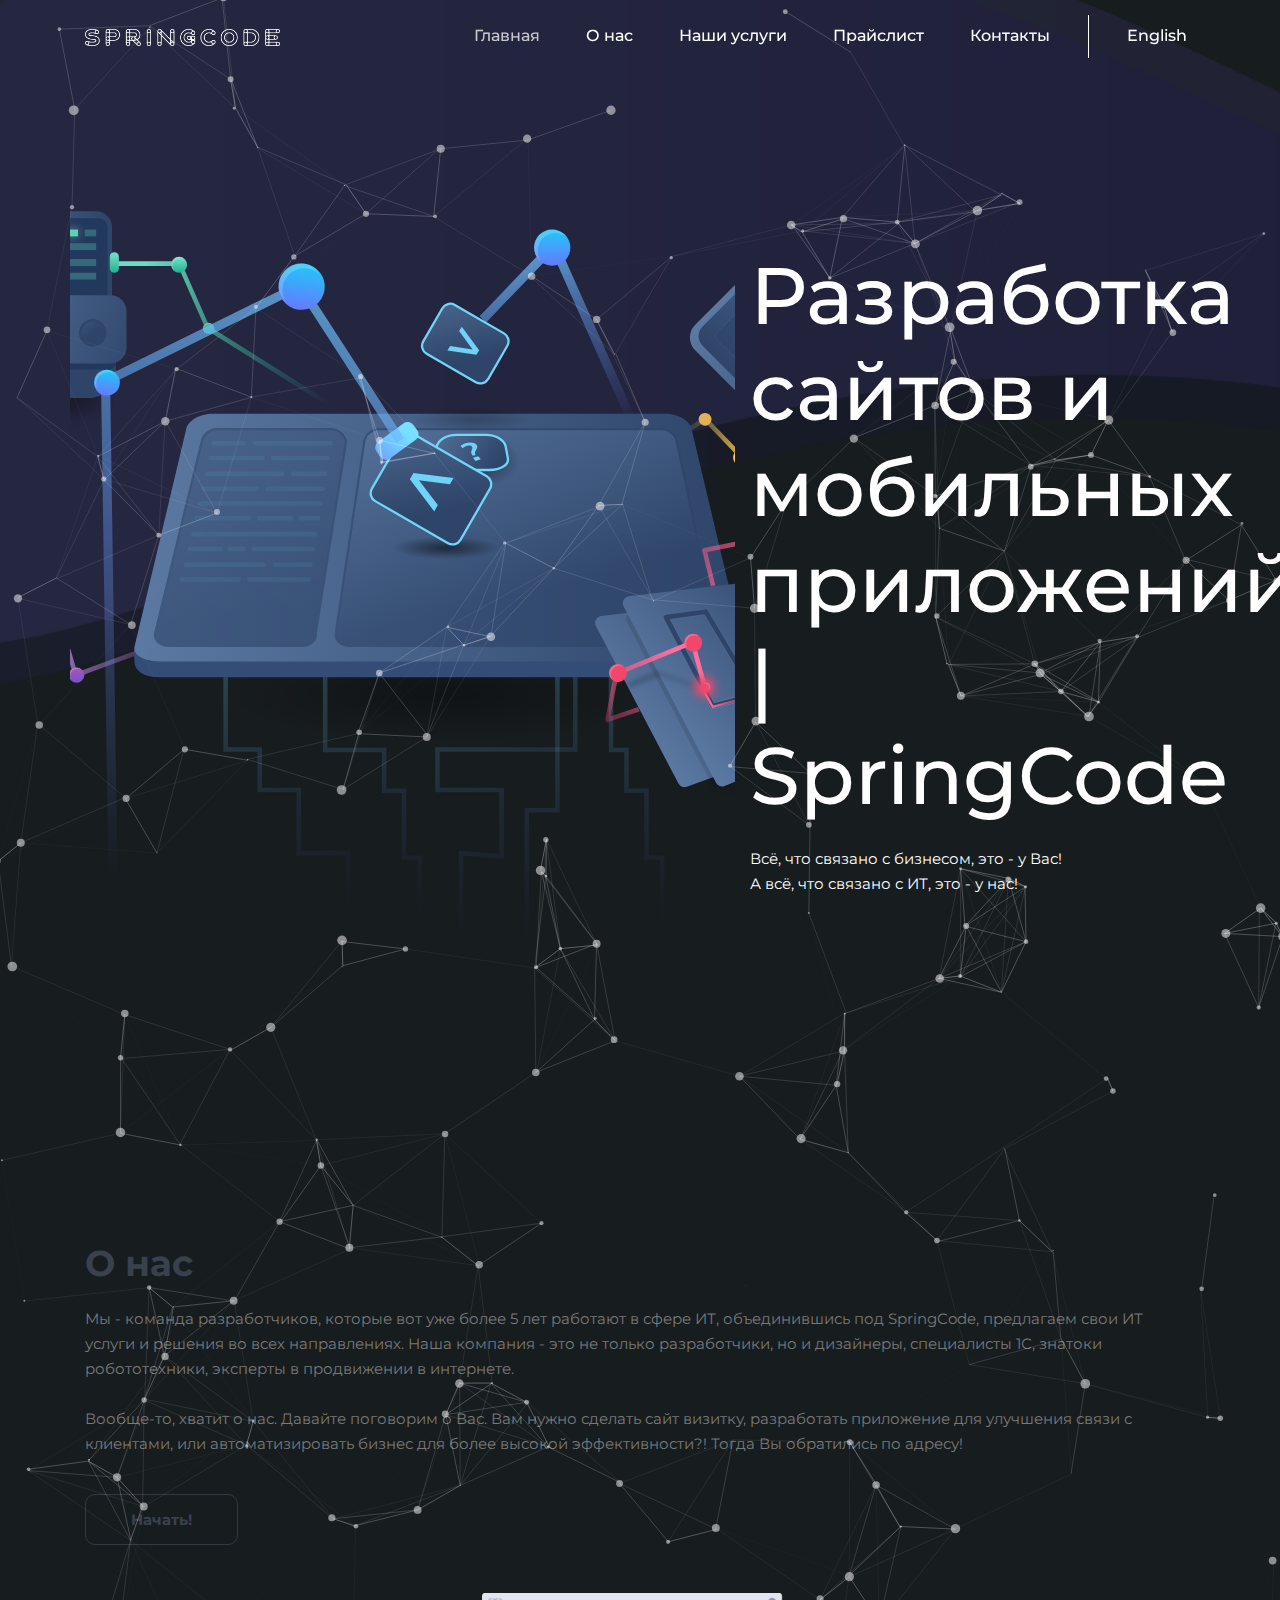
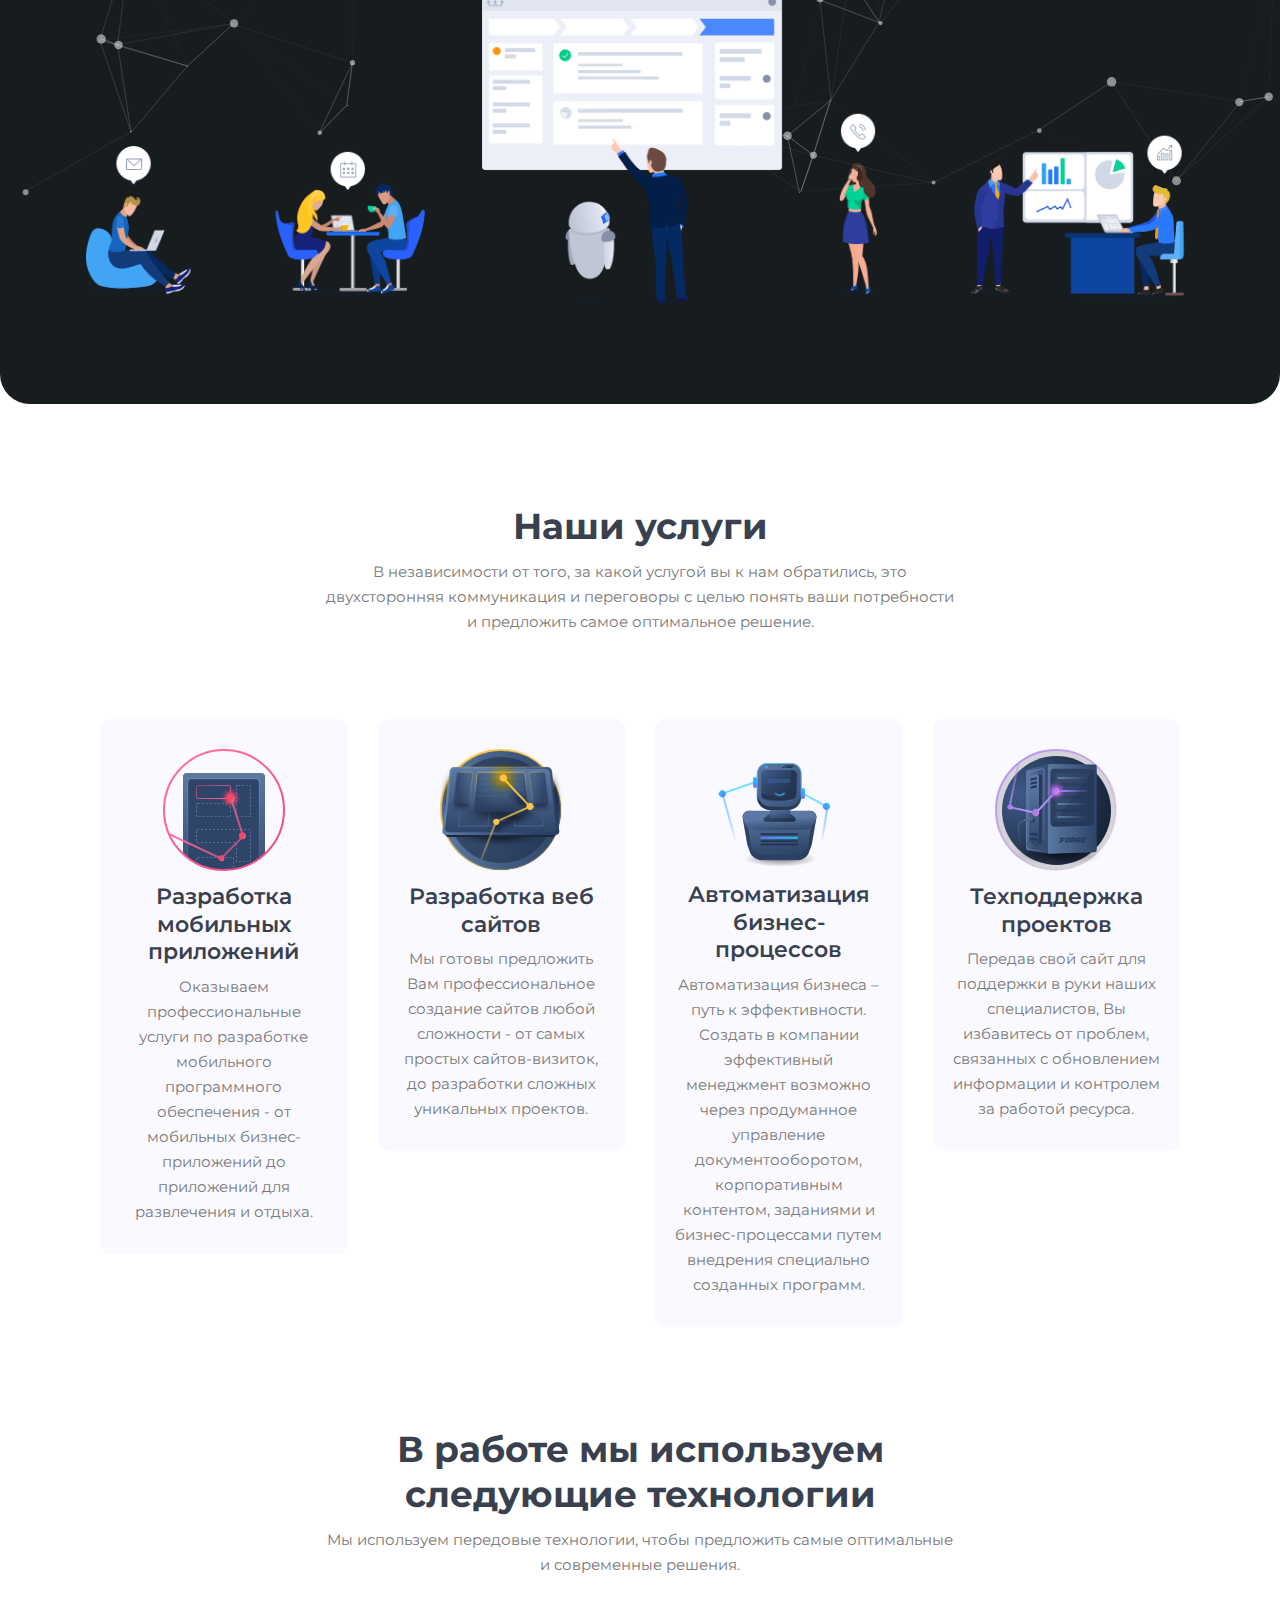
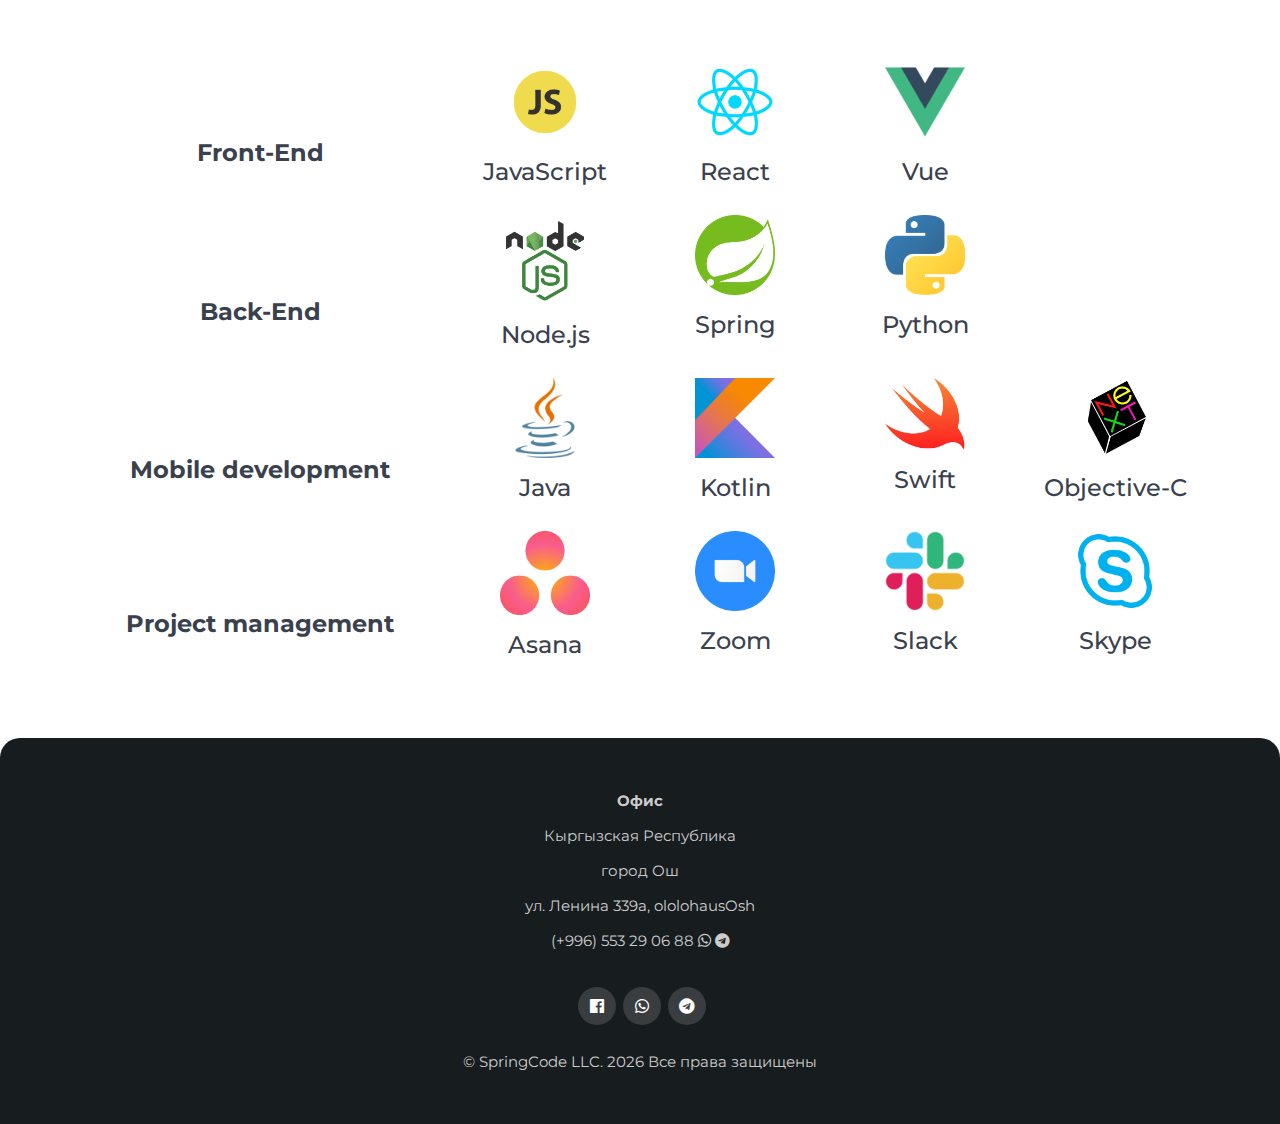
==== commit 3e651b5b: "version two" ====
--- a/ru/index.html
+++ b/ru/index.html
@@ -4,9 +4,9 @@
   <meta charset="UTF-8">
   <meta name="viewport" content="width=device-width, initial-scale=1.0">
   <meta http-equiv="X-UA-Compatible" content="ie=edge">
-  <title>SpringCode - Home</title>
-
-  <link rel="shortcut icon" href="../img/favicon.ico" type="image/png">
+  <title>SpringCode - IT Loft</title>
+
+  <link rel="shortcut icon" href="../img/icon.ico" type="image/png">
   <link rel="stylesheet" href="../vendors/bootstrap/bootstrap.min.css">
   <link rel="stylesheet" href="../vendors/fontawesome/css/all.min.css">
   <link rel="stylesheet" href="../vendors/themify-icons/themify-icons.css">
@@ -20,14 +20,14 @@
 </head>
 <body>
   <!--================Header Menu Area =================-->
-  
+
 
   <header class="header_area" rel='m_PageScroll2id' id="s0">
     <div class="main_menu">
       <nav class="navbar navbar-expand-lg navbar-light">
         <div class="container box_1620">
           <!-- Brand and toggle get grouped for better mobile display -->
-          <a class="navbar-brand logo_h" href="index.html"><img src="../img/spring.png" height="90" alt=""></a>
+          <a class="navbar-brand logo_h" href="index.html"><img src="../img/text.png" id="logo" alt=""></a>
           <button class="navbar-toggler" type="button" data-toggle="collapse" data-target="#navbarSupportedContent" aria-controls="navbarSupportedContent" aria-expanded="false" aria-label="Toggle navigation">
             <span class="icon-bar"></span>
             <span class="icon-bar"></span>
@@ -36,15 +36,15 @@
           <!-- Collect the nav links, forms, and other content for toggling -->
           <div class="collapse navbar-collapse offset" id="navbarSupportedContent">
             <ul class="nav navbar-nav menu_nav justify-content-end">
-              <li class="nav-item active"><a class="nav-link" onclick="slowScroll('#s0')">Главная</a></li> 
+              <li class="nav-item active"><a class="nav-link" onclick="slowScroll('#s0')">Главная</a></li>
               <li class="nav-item"><a class="nav-link" onclick="slowScroll('#s1')">О нас</a></li>
-              <li class="nav-item"><a class="nav-link" onclick="slowScroll('#s2')">Наши услуги</a></li> 
+              <li class="nav-item"><a class="nav-link" onclick="slowScroll('#s2')">Наши услуги</a></li>
               <li class="nav-item"><a class="nav-link" onclick="slowScroll('#s3')">Прайслист</a>
               <li class="nav-item"><a class="nav-link" onclick="slowScroll('#s4')">Контакты</a></li>
               <li class="nav-item contacts"></li>
               <li class="nav-item"><a class="nav-link" href="../index.html">English</a></li>
             </ul>
-          </div> 
+          </div>
         </div>
       </nav>
     </div>
@@ -53,49 +53,49 @@
 
 
   <main class="side-main">
-    <!--================ Hero sm Banner start =================-->      
-    
+    <!--================ Hero sm Banner start =================-->
+
     <section class="hero-banner mb-30px" rel='m_PageScroll2id' id="s1">
-	
+
 	  <div class="container">
 		<div class="row">
 		  <div class="col-lg-7 home-bg">
 		  </div>
-		  
+
 		  <div class="col-lg-5 pt-5">
 			<div class="hero-banner__content">
 			  <h1>Разработка сайтов и мобильных приложений | SpringCode</h1>
-			  <p>Всё, что связано с бизнесом, это - у Вас! 
+			  <p>Всё, что связано с бизнесом, это - у Вас!
 			  <br>
 А всё, что связано с ИТ, это - у нас!</p>
 			</div>
 		  </div>
 		</div>
 	  </div>
-      
+
     </section>
     <div class="parallax" id="particles-js">
-    	
+
     </div>
-    
+
 <!--
-    
+
     <section>
     	<div class="container-fluid">
     		<div class="row">
     			<div class="col-12">
     				<video class="video-bg" src="videos/ux.mp4" autoplay>
-    					
+
     				</video>
     			</div>
     		</div>
     	</div>
     </section>
 -->
-    
-    
+
+
     <!--================ Hero sm Banner end =================-->
-    <!--================ about section start =================-->      
+    <!--================ about section start =================-->
     <section class="section-padding--small bg-magnolia" id="s1">
       <div class="container">
         <div class="row align-items-center">
@@ -103,10 +103,10 @@
             <div class="about__content">
 
               <h2>О нас</h2>
-              <p>Мы - команда разработчиков, которые вот уже более 5 лет работают в сфере ИТ, объединившись под SpringCode, предлагаем свои ИТ услуги и решения во всех направлениях. Наша компания - это не только разработчики, но и дизайнеры, специалисты 1С, знатоки робототехники, эксперты в продвижении в интернете.  
+              <p>Мы - команда разработчиков, которые вот уже более 5 лет работают в сфере ИТ, объединившись под SpringCode, предлагаем свои ИТ услуги и решения во всех направлениях. Наша компания - это не только разработчики, но и дизайнеры, специалисты 1С, знатоки робототехники, эксперты в продвижении в интернете.
               <br><br>
 				Вообще-то, хватит о нас. Давайте поговорим о Вас. Вам нужно сделать сайт визитку, разработать приложение для улучшения связи с клиентами, или автоматизировать бизнес для более высокой эффективности?! Тогда Вы обратились по адресу!</p>
-              <a class="button button-light" href="#" onclick="slowScroll('#s2')">Начать!</a>
+              <a class="br button button-light" href="#" onclick="slowScroll('#s2')">Начать!</a>
             </div>
           </div>
 	  </div>
@@ -120,9 +120,9 @@
       </div>
     </section>
     <!--================ about section end =================-->
-    
-
-    <!--================ Feature section start =================-->      
+
+
+    <!--================ Feature section start =================-->
     <section class="section-margin" rel='m_PageScroll2id' id="s2">
       <div class="container">
         <div class="section-intro pb-85px text-center">
@@ -132,8 +132,8 @@
 
         <div class="container">
           <div class="row">
-            <div class="col-lg-3" onclick="slowScroll('#s3')">
-              <div class="card card-feature text-center text-lg-center mb-4 mb-lg-0">
+            <div class="col-lg-3"  onclick="slowScroll('#s3')">
+              <div class="br card card-feature text-center text-lg-center mb-4 mb-lg-0">
                 <span class="card-feature__icon">
                   <img src="../img/icons/build-your-first-app.svg" alt="">
                 </span>
@@ -142,7 +142,7 @@
               </div>
             </div>
             <div class="col-lg-3" onclick="slowScroll('#s3')">
-              <div class="card card-feature text-center text-lg-center mb-4 mb-lg-0">
+              <div class="br card card-feature text-center text-lg-center mb-4 mb-lg-0">
                 <span class="card-feature__icon">
                   <img src="../img/icons/practical-vue-components.svg" alt="">
                 </span>
@@ -151,7 +151,7 @@
               </div>
             </div>
             <div class="col-lg-3" onclick="slowScroll('#s3')">
-              <div class="card card-feature text-center text-lg-center mb-4 mb-lg-0">
+              <div class="br card card-feature text-center text-lg-center mb-4 mb-lg-0">
                 <span class="card-feature__icon">
                   <img src="../img/icons/sub-forever.svg" alt="">
                 </span>
@@ -160,7 +160,7 @@
               </div>
             </div>
             <div class="col-lg-3" onclick="slowScroll('#s3')">
-              <div class="card card-feature text-center text-lg-center mb-4 mb-lg-0">
+              <div class="br card card-feature text-center text-lg-center mb-4 mb-lg-0">
                 <span class="card-feature__icon">
                   <img src="../img/icons/build-a-staging-server.svg" alt="">
                 </span>
@@ -172,12 +172,12 @@
         </div>
       </div>
     </section>
-    <!--================ Feature section end =================-->      
+    <!--================ Feature section end =================-->
 <!--
 
-    
+
     <section class="section-padding--small bg-magnolia" rel='m_PageScroll2id'>
-    
+
       <div class="container">
        <div class="row">
        	<div class="col-lg-12 text-center">
@@ -217,25 +217,25 @@
       </div>
     </section>
 -->
-         
-          
-    
-    <!--================ Offer section start =================-->      
+
+
+
+    <!--================ Offer section start =================-->
     <section class="section-margin" rel='m_PageScroll2id'>
       <div class="container">
         <div class="section-intro pb-85px text-center">
           <h2 class="section-intro__title">В работе мы используем следующие технологии</h2>
           <p class="section-intro__subtitle">Мы используем передовые технологии, чтобы предложить самые оптимальные и современные решения.</p>
         </div>
-        
-        
+
+
         <div class="row offer-single-wrapper">
-          
+
           <div class="col-lg-4 col-md-12 named-block">
 			  <h4>Front-End</h4>
 		  </div>
-        
-        
+
+
 		  <div class="col-lg-2 col-md-6 offer-single">
 			<div class="text-center">
 			  <span class="offer-single__icon">
@@ -245,7 +245,7 @@
 
 			</div>
 		  </div>
-		  
+
 		  <div class="col-lg-2 col-md-6 offer-single">
 			<div class="text-center">
 			  <span class="offer-single__icon">
@@ -255,7 +255,7 @@
 
 			</div>
 		  </div>
-		  
+
 		  <div class="col-lg-2 col-md-6 offer-single">
 			<div class="text-center">
 			  <span class="offer-single__icon">
@@ -265,19 +265,19 @@
 
 			</div>
 		  </div>
-		  
-		  
-
-		  
+
+
+
+
 		</div>
-       
+
        <div class="row offer-single-wrapper">
-          
+
           <div class="col-lg-4 col-md-12 named-block">
 			  <h4>Back-End</h4>
 		  </div>
-        
-        
+
+
 		  <div class="col-lg-2 col-md-6 offer-single">
 			<div class="text-center">
 			  <span class="offer-single__icon">
@@ -287,17 +287,17 @@
 
 			</div>
 		  </div>
-		  
-		  <div class="col-lg-2 col-md-6 offer-single">
-			<div class="text-center">
-			  <span class="offer-single__icon">
-				<img src="../img/icons/js.png" alt="" width="80">
+
+		  <div class="col-lg-2 col-md-6 offer-single">
+			<div class="text-center">
+			  <span class="offer-single__icon">
+				<img src="../img/spring-3-logo-png-transparent.png" alt="" width="80">
 			  </span>
 			  <h4>Spring</h4>
 
 			</div>
 		  </div>
-		  
+
 		  <div class="col-lg-2 col-md-6 offer-single">
 			<div class="text-center">
 			  <span class="offer-single__icon">
@@ -307,19 +307,19 @@
 
 			</div>
 		  </div>
-		  
-		  
-
-		  
+
+
+
+
 		</div>
-       
+
        <div class="row offer-single-wrapper">
-          
+
           <div class="col-lg-4 col-md-12 named-block">
 			  <h4>Mobile development</h4>
 		  </div>
-        
-        
+
+
 		  <div class="col-lg-2 col-md-6 offer-single">
 			<div class="text-center">
 			  <span class="offer-single__icon">
@@ -329,7 +329,7 @@
 
 			</div>
 		  </div>
-		  
+
 		  <div class="col-lg-2 col-md-6 offer-single">
 			<div class="text-center">
 			  <span class="offer-single__icon">
@@ -339,7 +339,7 @@
 
 			</div>
 		  </div>
-		  
+
 		  <div class="col-lg-2 col-md-6 offer-single">
 			<div class="text-center">
 			  <span class="offer-single__icon">
@@ -349,7 +349,7 @@
 
 			</div>
 		  </div>
-		  
+
 		  <div class="col-lg-2 col-md-6 offer-single">
 			<div class="text-center">
 			  <span class="offer-single__icon">
@@ -360,26 +360,26 @@
 			</div>
 		  </div>
 
-		  
+
 		</div>
-       
+
        <div class="row offer-single-wrapper">
-          
+
           <div class="col-lg-4 col-md-12 named-block">
 			  <h4>Project management</h4>
 		  </div>
-        
-        
-		  <div class="col-lg-2 col-md-6 offer-single">
-			<div class="text-center">
-			  <span class="offer-single__icon">
-				<img src="../img/icons/trello.png" alt="" width="80">
-			  </span>
-			  <h4>Trello</h4>
-
-			</div>
-		  </div>
-		  
+
+
+		  <div class="col-lg-2 col-md-6 offer-single">
+			<div class="text-center">
+			  <span class="offer-single__icon">
+				<img src="../img/asana-logo-logo-png-transparent.png" alt="" width="90">
+			  </span>
+			  <h4>Asana</h4>
+
+			</div>
+		  </div>
+
 		  <div class="col-lg-2 col-md-6 offer-single">
 			<div class="text-center">
 			  <span class="offer-single__icon">
@@ -389,7 +389,7 @@
 
 			</div>
 		  </div>
-		  
+
 		  <div class="col-lg-2 col-md-6 offer-single">
 			<div class="text-center">
 			  <span class="offer-single__icon">
@@ -399,7 +399,7 @@
 
 			</div>
 		  </div>
-		  
+
 		  <div class="col-lg-2 col-md-6 offer-single">
 			<div class="text-center">
 			  <span class="offer-single__icon">
@@ -410,12 +410,12 @@
 			</div>
 		  </div>
 
-		  
+
 		</div>
-        
-        
-        
-        
+
+
+
+
 <!--
           <div class="col-lg-6">
            <div class="row text-center">
@@ -425,69 +425,87 @@
            	<div class="col-lg-6 col-md-6 mt-5"><img src="img/icons/Integrates-with-Your-Apps.png" alt=""></div>
            	<div class="col-lg-6 col-md-6 mt-5"><img src="img/icons/Flexible-Customizable.png" alt=""></div>
            </div>
-            
+
           </div>
 -->
       </div>
     </section>
-    
-    
-    <section class="clients_logo_area section-padding" rel='m_PageScroll2id' id="s8">
+
+
+    <!-- <section class="clients_logo_area section-padding" rel='m_PageScroll2id' id="s8">
 		 <div class="section__start_title">
 			<h2>Наша команда</h2>
 		 </div>
 		   <div class="swiper-container">
 			<div class="swiper-wrapper">
+		  	  <div class="swiper-slide" style="background-image:url(../img/logo_size.png)">
+				  <div class="details text-center">
+				      <h3>Акылай Каримова</h3>
+				      <p>Проектный менеджер</p>
+				  </div>
+			  </div>
 			  <div class="swiper-slide" style="background-image:url(../img/logo_size.png)">
 				  <div class="details text-center">
-				      <h3>Ilim Sarykbaev</h3>
-				      <p>Java | Android Developer</p>
+				      <h3>Илим Сарыкбаев</h3>
+				      <p>Java Spring Разработчик</p>
 				  </div>
 			  </div>
 			  <div class="swiper-slide" style="background-image:url(../img/logo_size.png)">
 			  	<div class="details text-center">
-				      <h3>Ikbol isakov</h3>
-				      <p>Project Manager | Android Developer</p>
+				      <h3>Икбол Исаков</h3>
+				      <p>Проектный менеджер | Android Разработчик</p>
 				  </div>
 			  </div>
 			  <div class="swiper-slide" style="background-image:url(../img/logo_size.png)">
 			  	<div class="details text-center">
-				      <h3>Timur Amanov</h3>
-				      <p>Android Developer</p>
+				      <h3>Тимур Аманов</h3>
+				      <p>Team Lead | Android Разработчик</p>
 				  </div>
 			  </div>
 			  <div class="swiper-slide" style="background-image:url(../img/logo_size.png)">
 			  	<div class="details text-center">
-				      <h3>Nazgul Cilek</h3>
-				      <p>Junior Front-End Developer</p>
+				      <h3>Улугбек Киргизбаев</h3>
+				      <p>1C Разработчик</p>
 				  </div>
 			  </div>
 			  <div class="swiper-slide" style="background-image:url(../img/logo_size.png)">
 			  	<div class="details text-center">
-				      <h3>Anara Karabekova</h3>
-				      <p>Junior Front-End Developer</p>
+				      <h3>Сюзанна Баясова</h3>
+				      <p>SMM</p>
 				  </div>
 			  </div>
 			  <div class="swiper-slide" style="background-image:url(../img/logo_size.png)">
 			  	<div class="details text-center">
-				      <h3>Kudaibergen Abdyldaev</h3>
-				      <p>Junior Android Developer</p>
+				      <h3>Назгуль Чилек</h3>
+				      <p>Junior Front-End Разработчик</p>
+				  </div>
+			  </div>
+			  <div class="swiper-slide" style="background-image:url(../img/logo_size.png)">
+			  	<div class="details text-center">
+				      <h3>Анара Карабекова</h3>
+				      <p>Junior Front-End Разработчик</p>
+				  </div>
+			  </div>
+			  <div class="swiper-slide" style="background-image:url(../img/logo_size.png)">
+			  	<div class="details text-center">
+				      <h3>Кудайберген Абдылдаев</h3>
+				      <p>Junior Android Разработчик</p>
 				  </div>
 			  </div>
 			</div>
 			<!-- Add Pagination -->
-			<div class="swiper-pagination"></div>
-		  </div>
-		  
-	</section>
-    <!--================ Offer section end =================-->      
-
-    <!--================ Solution section start =================-->      
-
-    <!--================ Solution section end =================-->      
-
-    <!--================ Pricing section start =================-->      
-    <section class="section-margin" rel='m_PageScroll2id' id="s3">
+			<!-- <div class="swiper-pagination"></div>
+		  </div>
+
+	</section> -->
+    <!--================ Offer section end =================-->
+
+    <!--================ Solution section start =================-->
+
+    <!--================ Solution section end =================-->
+
+    <!--================ Pricing section start =================-->
+    <!-- <section class="section-margin" rel='m_PageScroll2id' id="s3">
       <div class="container">
         <div class="section-intro pb-85px text-center">
           <h2 class="section-intro__title">Прайслист</h2>
@@ -496,7 +514,7 @@
 
         <div class="row">
           <div class="col-md-6 col-lg-4 mb-4 mb-lg-0">
-            <div class="card text-center card-pricing">
+            <div class="br card text-center card-pricing">
               <div class="card-pricing__header">
                 <h4>Разработка мобильных приложений</h4>
                 <p>от</p>
@@ -511,13 +529,13 @@
                 <li><i class="ti-check"></i>Пилотирование и тестирование</li>
               </ul>
               <div class="card-pricing__footer">
-                <button class="button button-light" onclick="slowScroll('#s4')">Заказать</button>
+                <button class="br button button-light" onclick="slowScroll('#s4')">Заказать</button>
               </div>
             </div>
           </div>
 
           <div class="col-md-6 col-lg-4 mb-4 mb-lg-0">
-            <div class="card text-center card-pricing">
+            <div class="br card text-center card-pricing">
               <div class="card-pricing__header">
                 <h4>Разработка веб-сайтов</h4>
                 <p>от</p>
@@ -532,13 +550,13 @@
                 <li><i class="ti-check"></i>Пилотирование и тестирование</li>
               </ul>
               <div class="card-pricing__footer">
-                <button class="button button-light" onclick="slowScroll('#s4')">Заказать</button>
+                <button class="br button button-light" onclick="slowScroll('#s4')">Заказать</button>
               </div>
             </div>
           </div>
 
           <div class="col-md-6 col-lg-4 mb-4 mb-lg-0">
-            <div class="card text-center card-pricing">
+            <div class="br card text-center card-pricing">
               <div class="card-pricing__header">
                 <h4>Автоматизация бизнес-процессов</h4>
                 <p>от</p>
@@ -553,16 +571,16 @@
                 <li><i class="ti-check"></i>Пилотирование и тестирование</li>
               </ul>
               <div class="card-pricing__footer">
-                <button class="button button-light" onclick="slowScroll('#s4')">Заказать</button>
+                <button class="br button button-light" onclick="slowScroll('#s4')">Заказать</button>
               </div>
             </div>
           </div>
         </div>
       </div>
-    </section>
-    <!--================ Pricing section end =================-->      
-
-    <!--================ Testimonial section start =================-->      
+    </section> -->
+    <!--================ Pricing section end =================-->
+
+    <!--================ Testimonial section start =================-->
 <!--
     <section class="section-padding bg-magnolia" rel='m_PageScroll2id' id="s7">
       <div class="container">
@@ -606,7 +624,7 @@
       </div>
     </section>
 -->
-    <!--================ Testimonial section end =================-->      
+    <!--================ Testimonial section end =================-->
 
 
     <!--================ Start Clients Logo Area =================-->
@@ -615,7 +633,7 @@
      <div class="section__start_title">
      	<h2>Партнеры SpringCode</h2>
      </div>
-     
+
       <div class="container">
         <div class="clients_slider owl-carousel">
           <div class="item">
@@ -634,30 +652,29 @@
 		<div class="container">
 			<div class="row text-center">
 				<div class="col-xl-12 col-sm-12 mb-6 mb-xl-0 single-footer-widget">
-					
+
 					<ul>
 						<li><b>Офис</b></li>
 						<li>Кыргызская Республика</li>
 						<li>город Ош</li>
 						<li>ул. Ленина 339a, ololohausOsh</li>
-						<li> (+996) 770 32 61 10 <i class="fab fa-telegram"></i></li>
-						<li> (+996) 559 32 61 10 <i class="fab fa-whatsapp"></i></li>
+						<li> (+996) 553 29 06 88 <i class="fab fa-whatsapp"></i> <i class="fab fa-telegram"></i></li>
 					</ul>
 				</div>
 			</div>
-			
-			
+
+
 			<div class="footer-bottom row align-items-center text-center">
 				<div class="col-lg-12 col-md-12 text-center footer-social mb-4">
 					<a target="_blank" href="https://www.facebook.com/SpringCode-437040100462865/?ref=bookmarks"><i class="fab fa-facebook-f"></i></a>
-					<a target="_blank" href="https://wa.me/996559326110"><i class="fab fa-whatsapp"></i></a>
-					<a target="_blank" href="https://t.me/@Ikbol_Isakov"><i class="fab fa-telegram"></i></a>
+					<a target="_blank" href="https://wa.me/996553290688"><i class="fab fa-whatsapp"></i></a>
+					<a target="_blank" href="https://t.me/@AkylaiK"><i class="fab fa-telegram"></i></a>
 				</div>
 				<p class="footer-text m-0 col-lg-12 col-md-12"><!-- Link back to Colorlib can't be removed. Template is licensed under CC BY 3.0. -->
- &copy; SpringCode. <script>document.write(new Date().getFullYear());</script> Все права защищены
-				
-			</div>
-			
+ &copy; SpringCode LLC. <script>document.write(new Date().getFullYear());</script> Все права защищены
+
+			</div>
+
 		</div>
 	</footer>
   <!-- ================ End footer Area ================= -->
@@ -672,7 +689,7 @@
   <script src="../js/particles.js"></script>
   <script src="../js/app.js"></script>
   <script src="../js/script.js"></script>
-  <script src="//code.tidio.co/vhetq9qu7lilm0f1m3fzfir0naycjo5f.js"></script>
+  <!-- <script src="//code.tidio.co/vhetq9qu7lilm0f1m3fzfir0naycjo5f.js"></script> -->
   <script src="../js/file.js"></script>
   <script>
     var swiper = new Swiper('.swiper-container', {
@@ -693,4 +710,4 @@
     });
   </script>
 </body>
-</html>+</html>
--- a/css/style.css
+++ b/css/style.css
@@ -1,5 +1,140 @@
 @import 'https://fonts.googleapis.com/css?family=Open+Sans:300';
 @import 'https://maxcdn.bootstrapcdn.com/font-awesome/4.4.0/css/font-awesome.min.css';
+
+input:focus ~ label, textarea:focus ~ label, input:valid ~ label, textarea:valid ~ label {
+    font-size: 0.75em;
+    color: #999;
+    top: -5px;
+    -webkit-transition: all 0.225s ease;
+    transition: all 0.225s ease;
+}
+
+.styled-input {
+    float: left;
+    width: 293px;
+    margin: 1rem 0;
+    position: relative;
+    border-radius: 4px;
+}
+
+@media only screen and (max-width: 768px){
+    .styled-input {
+        width:100%!important;
+    }
+
+		.input-container input, textarea{
+			margin: 0 auto;
+			text-align: center;
+		}
+
+		.styled-input, .styled-input.wide{
+			width: 100%!important;
+		}
+}
+
+.styled-input label {
+    color: #999;
+    padding: 1.3rem 30px 1rem 30px;
+    position: absolute;
+    top: 10px;
+    left: 0;
+    -webkit-transition: all 0.25s ease;
+    transition: all 0.25s ease;
+    pointer-events: none;
+}
+
+.styled-input.wide {
+    width: 650px;
+    max-width: 100%;
+}
+
+input,
+textarea {
+    padding: 30px;
+    border: 0;
+    width: 100%;
+    font-size: 1rem;
+    background-color: #171c1f;
+    color: white;
+    border-radius: 4px;
+}
+
+input:focus,
+textarea:focus { outline: 0; }
+
+input:focus ~ span,
+textarea:focus ~ span {
+    width: 100%;
+    -webkit-transition: all 0.075s ease;
+    transition: all 0.075s ease;
+}
+
+textarea {
+    width: 100%;
+    min-height: 15em;
+}
+
+.input-container {
+    width: 650px;
+    max-width: 100%;
+    margin: 20px auto 25px auto;
+}
+
+.submit-btn {
+    float: left;
+    padding: 7px 35px;
+    border-radius: 10px;
+    display: inline-block;
+    background-color: rgb(0, 186, 64);
+    color: white;
+    font-size: 18px;
+    cursor: pointer;
+    box-shadow: 0 2px 5px 0 rgba(0,0,0,0.06),
+              0 2px 10px 0 rgba(0,0,0,0.07);
+    -webkit-transition: all 300ms ease;
+    transition: all 300ms ease;
+}
+
+.submit-btn:hover {
+    transform: translateY(1px);
+    box-shadow: 0 1px 1px 0 rgba(0,0,0,0.10),
+              0 1px 1px 0 rgba(0,0,0,0.09);
+}
+
+@media (max-width: 768px) {
+    .submit-btn {
+        width:100%;
+        float: none;
+        text-align:center;
+    }
+}
+
+input[type=checkbox] + label {
+  color: #ccc;
+  font-style: italic;
+}
+
+input[type=checkbox]:checked + label {
+  color: #f00;
+  font-style: normal;
+}
+
+.section-contacts{
+	padding: 50px 0;
+	border-radius: 20px;
+}
+
+.section-contacts-bg{
+	background: url('../img/m-waves.svg') no-repeat top/cover;
+	border-radius: 150px;
+}
+
+.section-contacts h2{
+	margin: 0 auto;
+	font-family:Altis-Bold,-apple-system,BlinkMacSystemFont,Segoe UI, Roboto,Oxygen,Ubuntu,Cantarell,Fira Sans,Droid Sans,Helvetica Neue, sans-serif;
+}
+
+
 
 @import url("https://fonts.googleapis.com/css?family=Rajdhani:400,600,700");@import url("https://fonts.googleapis.com/css?family=Roboto:400,500,700");
 #logo{
@@ -7,8 +142,11 @@
 	color: #fff;
 	font-size: 30px;
 	font-style: bold;
-	margin-top: 0.5rem;
-	margin-bottom: 0.5rem !important;
+	height: 17px;
+}
+
+nav{
+	padding: 15px 0px!important;
 }
 
 .details{
@@ -107,7 +245,7 @@
   color: #fff;
   background: #22195b;
   /* Primary color, can be changed via colors.css */
-  
+
   height: 100%;
   -webkit-transition: all 0.3s ease-in-out;
   -moz-transition: all 0.3s ease-in-out;
@@ -169,7 +307,8 @@
 ul {
 	list-style-type: none;
 	margin: 0;
-	padding: 0
+	padding: 0;
+	color: #cccccc
 }
 
 a:hover {
@@ -199,7 +338,6 @@
 h1,
 .h1 {
 	font-size: 30px;
-	font-weight: 700;
 	line-height: 1.2
 }
 
@@ -214,7 +352,6 @@
 h2,
 .h2 {
 	font-size: 28px;
-	font-weight: 700
 }
 
 @media (min-width: 1000px) {
@@ -310,13 +447,196 @@
 		padding: 100px 0
 	}
 }
-
-.pt-5{
-	padding-top: 0 !important;
-}
+.service{
+	position: relative;
+}
+
+.service-block{
+	height: 200px;
+	width: 100%;
+	background: #171c1f;
+	transition: all ease 0.5s;
+}
+
+.service-block:hover{
+	cursor: pointer;
+}
+
+
+.shrink-on-hover {
+  display: inline-block;
+  vertical-align: middle;
+  -webkit-transform: perspective(1px) translateZ(0);
+  transform: perspective(1px) translateZ(0);
+  box-shadow: 0 0 1px rgba(0, 0, 0, 0);
+  -webkit-transition-duration: 0.5s;
+  transition-duration: 0.5s;
+  -webkit-transition-property: transform;
+  transition-property: transform;
+}
+.shrink-on-hover:hover, .shrink-on-hover:focus, .shrink-on-hover:active {
+  -webkit-transform: scale(0.9);
+  transform: scale(0.9);
+}
+
+@keyframes rotateme {
+    from {
+        transform: rotate(0deg);
+    }
+    to {
+        transform: rotate(360deg);
+    }
+}
+@-webkit-keyframes rotateme {
+    from {
+        -webkit-transform: rotate(0deg);
+    }
+    to {
+        -webkit-transform: rotate(360deg);
+    }
+}
+@-moz-keyframes rotateme {
+    from {
+        -moz-transform: rotate(0deg);
+    }
+    to {
+        -moz-transform: rotate(360deg);
+    }
+}
+@-o-keyframes rotateme {
+    from {
+        -o-transform: rotate(0deg);
+    }
+    to {
+        -o-transform: rotate(360deg);
+    }
+}
+
+
+.section-dev:before{
+    animation-name: rotateme;
+    animation-duration: 24s;
+    animation-iteration-count: infinite;
+    animation-timing-function: linear;
+
+	-webkit-animation-name: rotateme;
+    -webkit-animation-duration: 24s;
+    -webkit-animation-iteration-count: infinite;
+    -webkit-animation-timing-function: linear;
+
+	-moz-animation-name: rotateme;
+    -moz-animation-duration: 24s;
+    -moz-animation-iteration-count: infinite;
+    -moz-animation-timing-function: linear;
+
+	-ms-animation-name: rotateme;
+    -ms-animation-duration: 24s;
+    -ms-animation-iteration-count: infinite;
+    -ms-animation-timing-function: linear;
+
+	-o-animation-name: rotateme;
+    -o-animation-duration: 24s;
+    -o-animation-iteration-count: infinite;
+    -o-animation-timing-function: linear;
+}
+
+.section-service:before{
+    animation-name: rotateme;
+    animation-duration: 24s;
+    animation-iteration-count: infinite;
+    animation-timing-function: linear;
+
+	-webkit-animation-name: rotateme;
+    -webkit-animation-duration: 24s;
+    -webkit-animation-iteration-count: infinite;
+    -webkit-animation-timing-function: linear;
+
+	-moz-animation-name: rotateme;
+    -moz-animation-duration: 24s;
+    -moz-animation-iteration-count: infinite;
+    -moz-animation-timing-function: linear;
+
+	-ms-animation-name: rotateme;
+    -ms-animation-duration: 24s;
+    -ms-animation-iteration-count: infinite;
+    -ms-animation-timing-function: linear;
+
+	-o-animation-name: rotateme;
+    -o-animation-duration: 24s;
+    -o-animation-iteration-count: infinite;
+    -o-animation-timing-function: linear;
+}
+
+
+.section-dev:before{
+		position: absolute;
+    content: '';
+    left: -70px;
+    top: 290vh;
+    width: 335px;
+    height: 384px;
+    display: inline-block;
+    background: url(../img/icon-1.png) no-repeat;
+		z-index: 99;
+}
+
+.section-service:before{
+		position: absolute;
+    content: '';
+    right: 100px;
+    top: 200vh;
+    width: 335px;
+    height: 384px;
+    display: inline-block;
+    background: url(../img/icon-1.png) no-repeat;
+		z-index: 99;
+}
+
+.content-img{
+	position: absolute;
+	bottom: 15%;
+	right: 5%;
+}
+
+@media screen and (max-width:460px){
+	.content-img img{
+		width: 50px!important;
+	}
+}
+
+.content-img img{
+	width: 80px;
+}
+
+
+.service-block h2{
+  letter-spacing: 3px;
+  line-height: 1.5;
+  text-transform: uppercase;
+  transition: all 0.25s ease 0s;
+	color: #fff;
+	font-size: 1.5rem;
+	position: absolute;
+	top: 15%;
+	font-weight: 700;
+	font-family:Altis-Bold,-apple-system,BlinkMacSystemFont,Segoe UI, Roboto,Oxygen,Ubuntu,Cantarell,Fira Sans,Droid Sans,Helvetica Neue, sans-serif;
+}
+
+
+
 
 .bg-magnolia {
-	background: #faf9ff
+	background: #171c1f;
+	border-bottom-left-radius: 30px;
+	border-bottom-right-radius: 30px;
+	z-index: 99;
+}
+
+.mangolia{
+	background: #fff;
+	padding: 50px;
+	box-shadow: 0 0 30px 0 #171c1f;
+	border-radius: 15px;
 }
 
 .header_area {
@@ -328,7 +648,7 @@
 }
 
 .home-bg{
-	background: url('../img/main-illustration.svg') no-repeat top;
+	background: url('../img/main-illustration.svg') no-repeat top/cover;
 	padding-right: 50px;
 }
 
@@ -405,7 +725,7 @@
 	color: #fff;
 	font-size: 16px;
 	font-size: 16px;
-	font-weight: 700;
+	font-weight: 500;
 	display: inline-block
 }
 
@@ -457,6 +777,11 @@
 		margin-bottom: 30px;
 		font-weight: bold;
 	}
+
+	nav{
+		padding: 5px 0px !important;
+	}
+
 }
 
 .header_area .navbar .nav .nav-item.submenu ul:before {
@@ -536,14 +861,23 @@
 	top: -70px;
 	left: 0;
 	right: 0;
-	background: #22195b;
+	background: #171c1f;
 	opacity: 0.9;
 	z-index: 99;
 	transform: translateY(70px);
 	transition: transform 500ms ease, background 500ms ease;
 	-webkit-transition: transform 500ms ease, background 500ms ease;
-	box-shadow: 0px 3px 16px 0px rgba(0, 0, 0, 0.1)
-}
+	box-shadow: 0px 3px 16px 0px rgba(0, 0, 0, 0.1);
+	border-bottom-left-radius: 20px;
+	border-bottom-right-radius: 20px;
+}
+
+.header_area.navbar_fixed nav {
+	border-bottom-left-radius: 20px;
+	border-bottom-right-radius: 20px;
+}
+
+
 
 .header_area.navbar_fixed .main_menu .navbar .nav .nav-item .nav-link {
 	line-height: 20px
@@ -587,6 +921,9 @@
 
 .top_menu {
 	background: #ec9d5f
+}
+.nav-link:hover{
+	cursor: pointer;
 }
 
 .top_menu .float-left a {
@@ -661,7 +998,10 @@
 
 	.header_area .navbar {
 /*		background: linear-gradient(#22195b, rgba(34, 25, 91, 0));*/
-		background: #22195b
+		background: #171c1f;
+		opacity: 0.9;
+		border-bottom-left-radius: 20px;
+		border-bottom-right-radius: 20px;
 	}
 
 	.navbar-toggler[aria-expanded="false"] span:nth-child(2) {
@@ -814,8 +1154,8 @@
 	.header_area .navbar .tickets_btn {
 		display: none
 	}
-	
-	
+
+
 
 	.home_banner_area .banner_inner {
 		padding: 70px 0px 100px 0px
@@ -839,6 +1179,15 @@
 	.home_banner_area {
 		min-height: 500px
 	}
+
+	.section-dev:before{
+		top: 400vh;
+	}
+
+	.service-section:before{
+		top: 250vh;
+	}
+
 
 	.home_banner_area .banner_inner {
 		min-height: 500px
@@ -1019,7 +1368,7 @@
 
 .parallax{
 	width: 100%;
-	height: 100vh;
+	height: 200vh;
 	position: absolute;
 	top: 0;
 	left: 0;
@@ -1039,10 +1388,11 @@
 
 .hero-banner {
 	position: relative;
-	background: #22195b;
+	background: #171c1f;
 	background-size: cover;
-	padding: 150px 0 60px 0;
-	z-index: 1
+	padding: 120px 0 60px 0;
+	z-index: 1;
+	height: -webkit-fill-available;
 }
 
 @media (min-width: 600px) {
@@ -1053,7 +1403,7 @@
 
 @media (min-width: 991px) {
 	.hero-banner {
-		padding: 175px 0 120px 0
+		padding: 210px 0 120px 0
 	}
 }
 
@@ -1077,7 +1427,12 @@
 
 .hero-banner__content h1 {
 	color: #fff;
-	margin-bottom: 22px
+	margin-bottom: 22px;
+	font-size: 5rem;
+}
+
+.hero-banner__content h2 {
+	font-size: 2.2rem;
 }
 
 .hero-banner__content p {
@@ -1181,10 +1536,10 @@
 }
 
 .section-intro__title {
-	font-weight: 700;
 	color: #3a414e;
 	margin-bottom: 10px;
 	padding-top: 50px;
+	font-weight: 700;
 }
 
 .section-intro__subtitle {
@@ -1194,7 +1549,7 @@
 }
 
 .card-feature {
-	padding: 30px 35px;
+	padding: 30px 20px;
 	border: 0;
 	border-radius: 0;
 	background: #faf9ff;
@@ -1204,6 +1559,10 @@
 	transition: all 0.3s ease 0s
 }
 
+.card-feature:hover{
+	cursor: pointer;
+}
+
 .card-feature__icon {
 	margin-bottom: 12px;
 	text-align: center;
@@ -1235,7 +1594,8 @@
 
 
 .about__content h2 {
-	margin-bottom: 20px
+	margin-bottom: 20px;
+	font-weight: 700;
 }
 
 .about__content p {
@@ -1370,7 +1730,7 @@
 
 .card-pricing__header {
 	border-bottom: 1px solid #ebebeb;
-	padding: 40px 7px
+	padding: 40px 10px
 }
 
 .card-pricing__header h4 {
@@ -1509,6 +1869,11 @@
 @media (max-width: 576px) {
 	.our_major_cause .owl-item {
 		margin-bottom: 0
+	}
+
+	.mangolia{
+		margin: 0 10px;
+		padding: 20px;
 	}
 }
 
@@ -2958,7 +3323,7 @@
 
 .button:hover {
 	background-color: transparent;
-	border-color: #21146a;
+	border-color: #343a40;
 	color: #000022
 }
 
@@ -2973,11 +3338,11 @@
 
 .button-light {
 	background-color: transparent;
-	border-color: #21146a
+	border-color: #343a40
 }
 
 .button-light:hover {
-	background-color: #21146a;
+	background-color: #343a40;
 	color: #fff
 }
 
@@ -3020,8 +3385,11 @@
 }
 
 .footer-area {
-	padding: 120px 0px 120px 0px;
-	background: #0e1424
+	padding: 50px 0px 50px 0px;
+	background: #171c1f;
+	border-top-left-radius: 20px;
+	border-top-right-radius: 20px;
+
 }
 
 @media (max-width: 991px) {
@@ -3030,11 +3398,7 @@
 	}
 }
 
-@media (max-width: 991px) {
-	.footer-area .single-footer-widget {
-		margin-bottom: 30px
-	}
-}
+
 
 .footer-area .single-footer-widget p {
 	color: #7b838a
@@ -3159,18 +3523,12 @@
 	}
 }
 
-.footer-area .footer-bottom {
-	margin-top: 70px
-}
-
-@media (max-width: 991px) {
-	.footer-area .footer-bottom {
-		margin-top: 20px
-	}
-}
+
+
+
 
 .footer-area .footer-bottom p {
-	color: #797979
+	color: #cccccc
 }
 
 .footer-area .footer-bottom p a {
@@ -3178,6 +3536,7 @@
 }
 
 .footer-area .footer-bottom .footer-social {
+	margin-top: 1.5rem;
 	text-align: center
 }
 
@@ -3188,15 +3547,22 @@
 	}
 }
 
+
+
 .footer-area .footer-bottom .footer-social a {
 	background: rgba(255, 255, 255, 0.15);
 	margin-left: 3px;
-	width: 32px;
+	width: 38px;
 	color: #fff;
 	display: inline-grid;
 	text-align: center;
-	height: 32px;
-	align-content: center
+	height: 38px;
+	align-content: center;
+	border-radius: 100%;
+}
+
+#video-bg{
+	width: 100%;
 }
 
 .footer-area .footer-bottom .footer-social a:hover {
@@ -3206,5 +3572,15 @@
 
 .footer-area .footer-bottom .footer-social a i,
 .footer-area .footer-bottom .footer-social a span {
-	font-size: 14px
-}+	font-size: 16px
+}
+
+.br{
+	border-radius: 10px;
+}
+
+
+
+
+
+/*Parallax*/
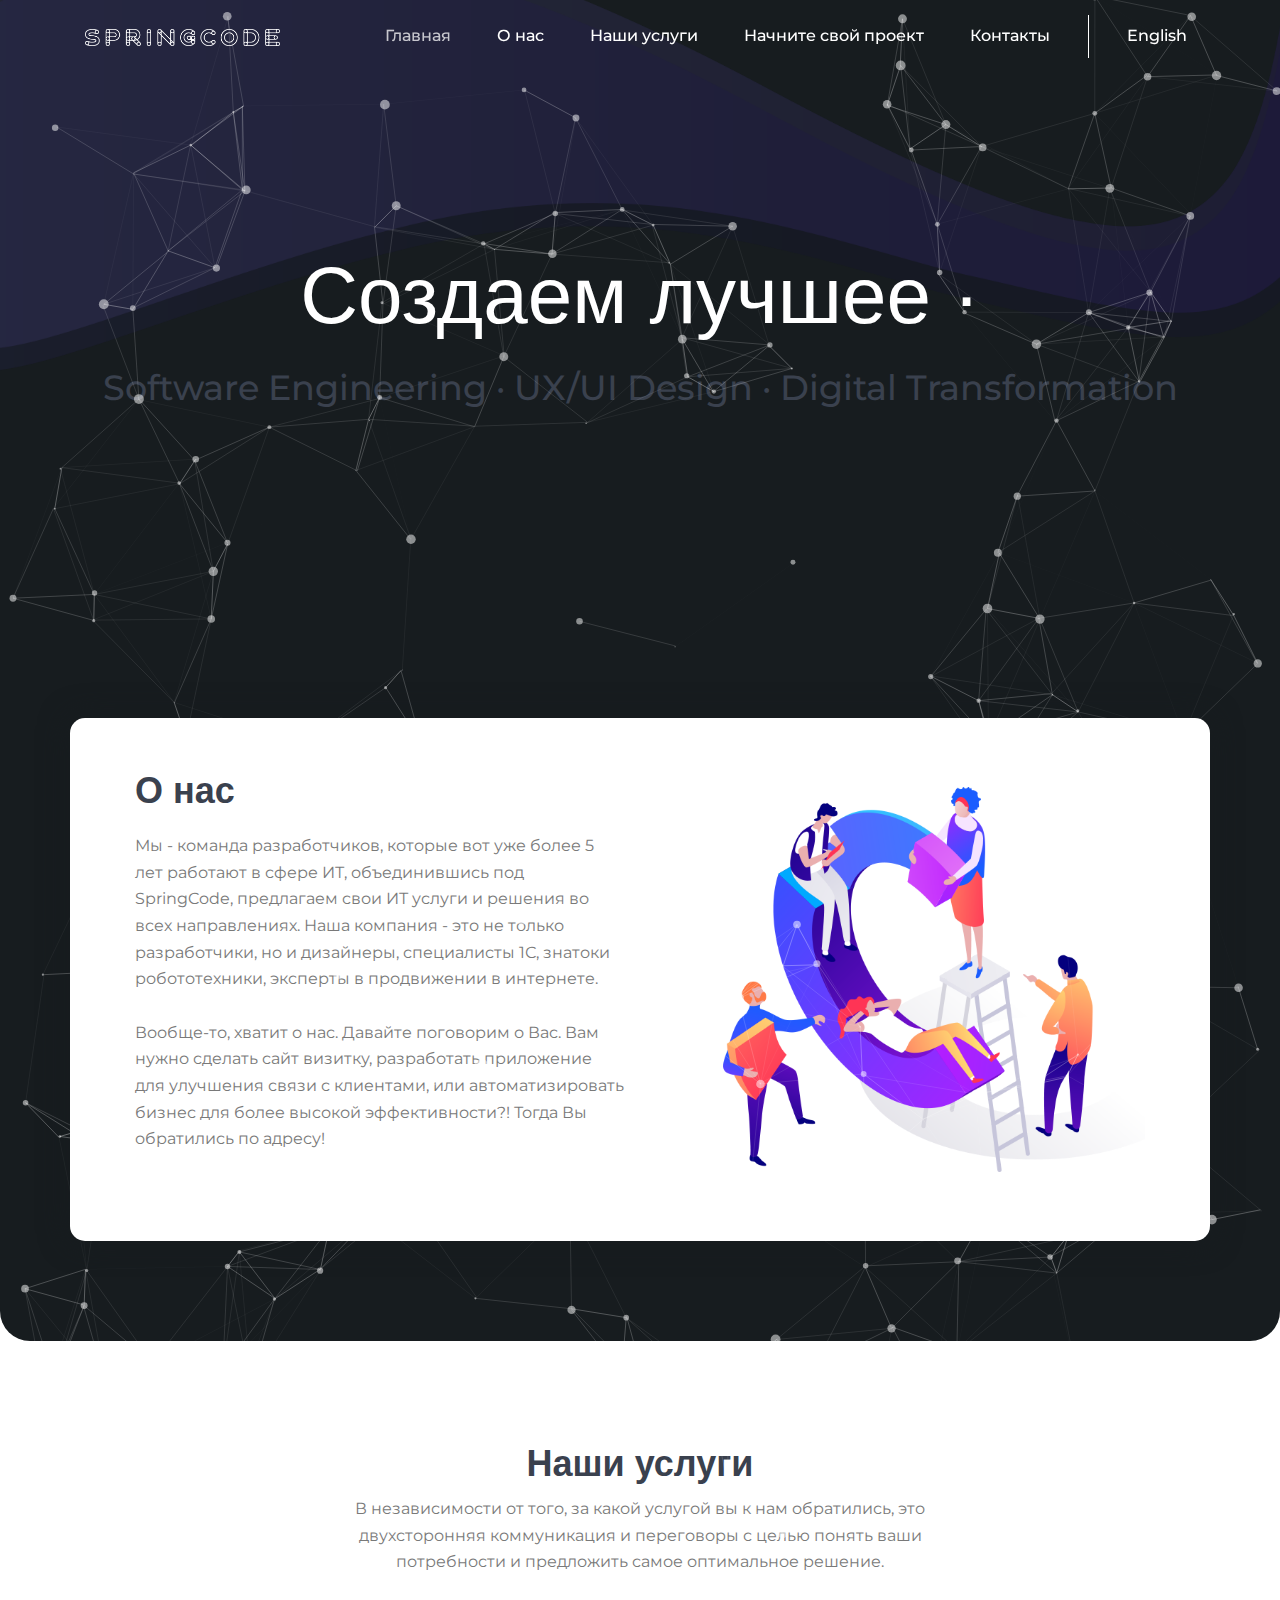
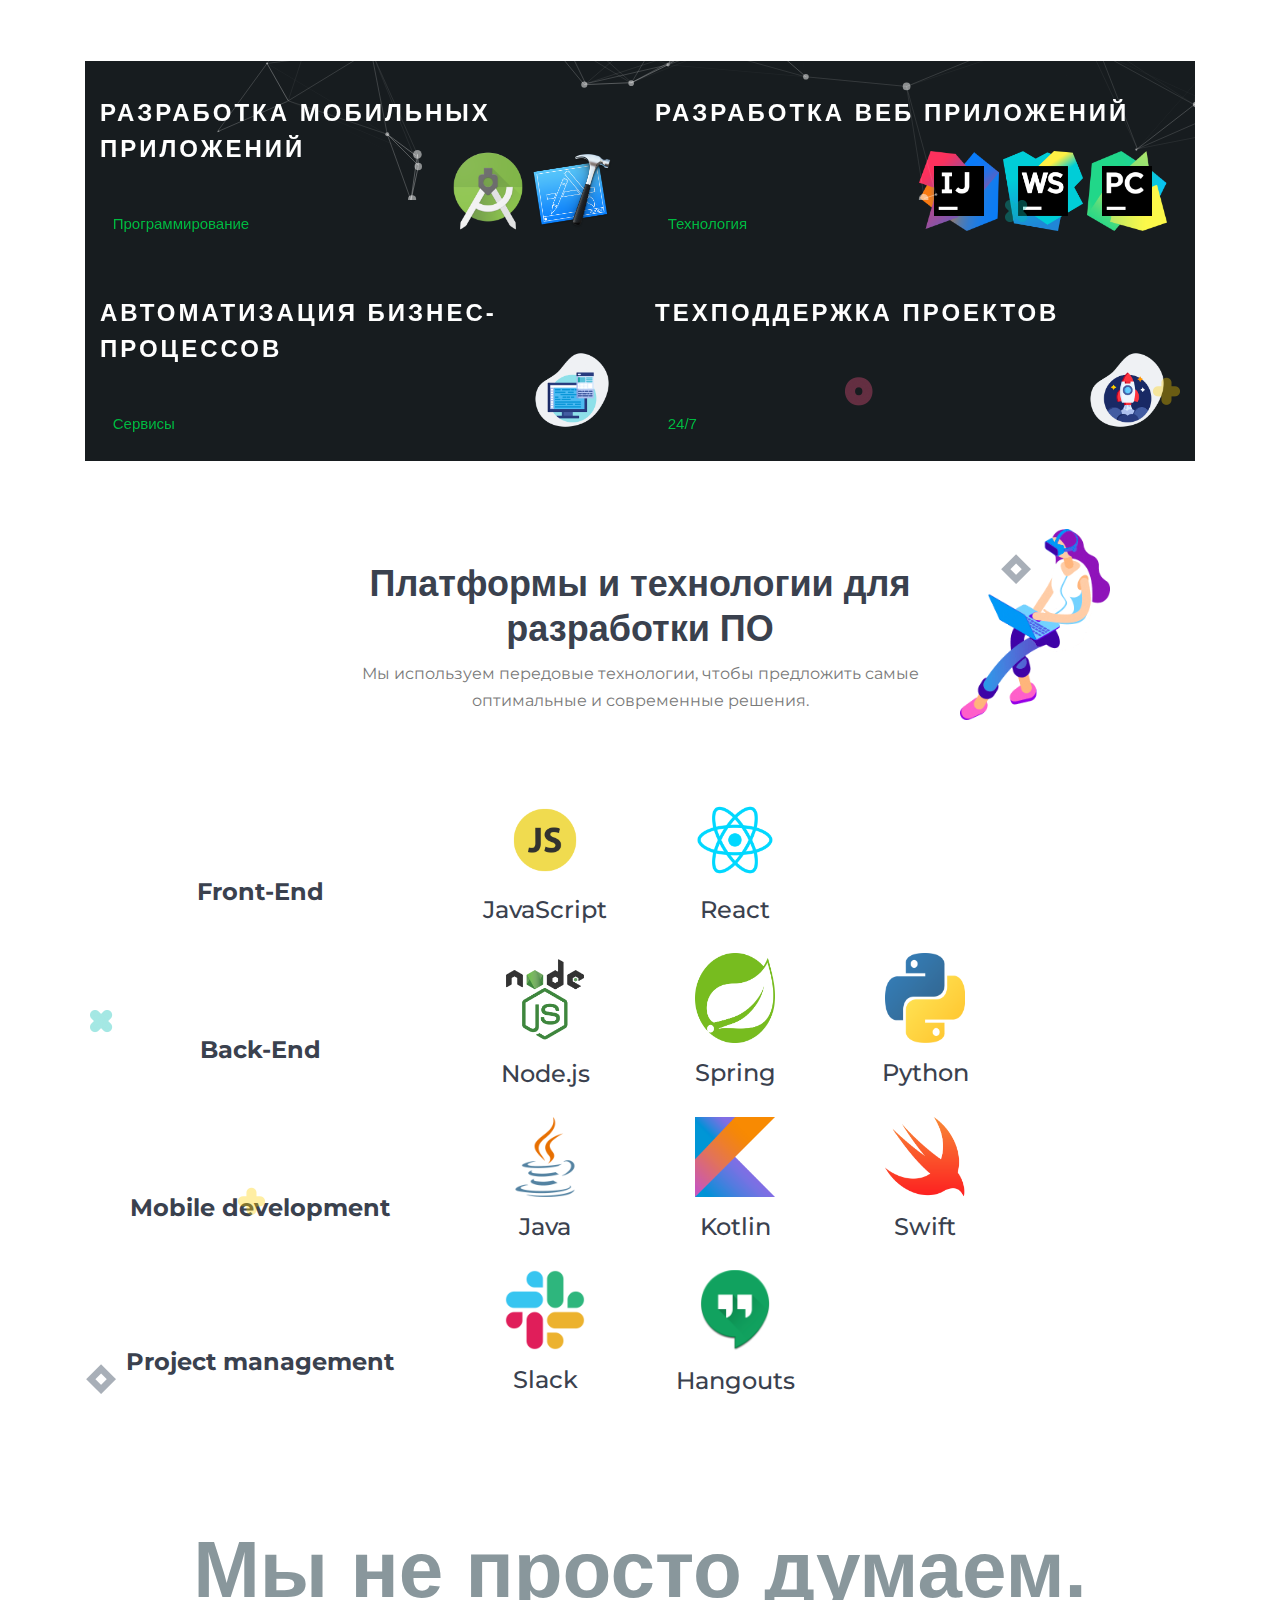
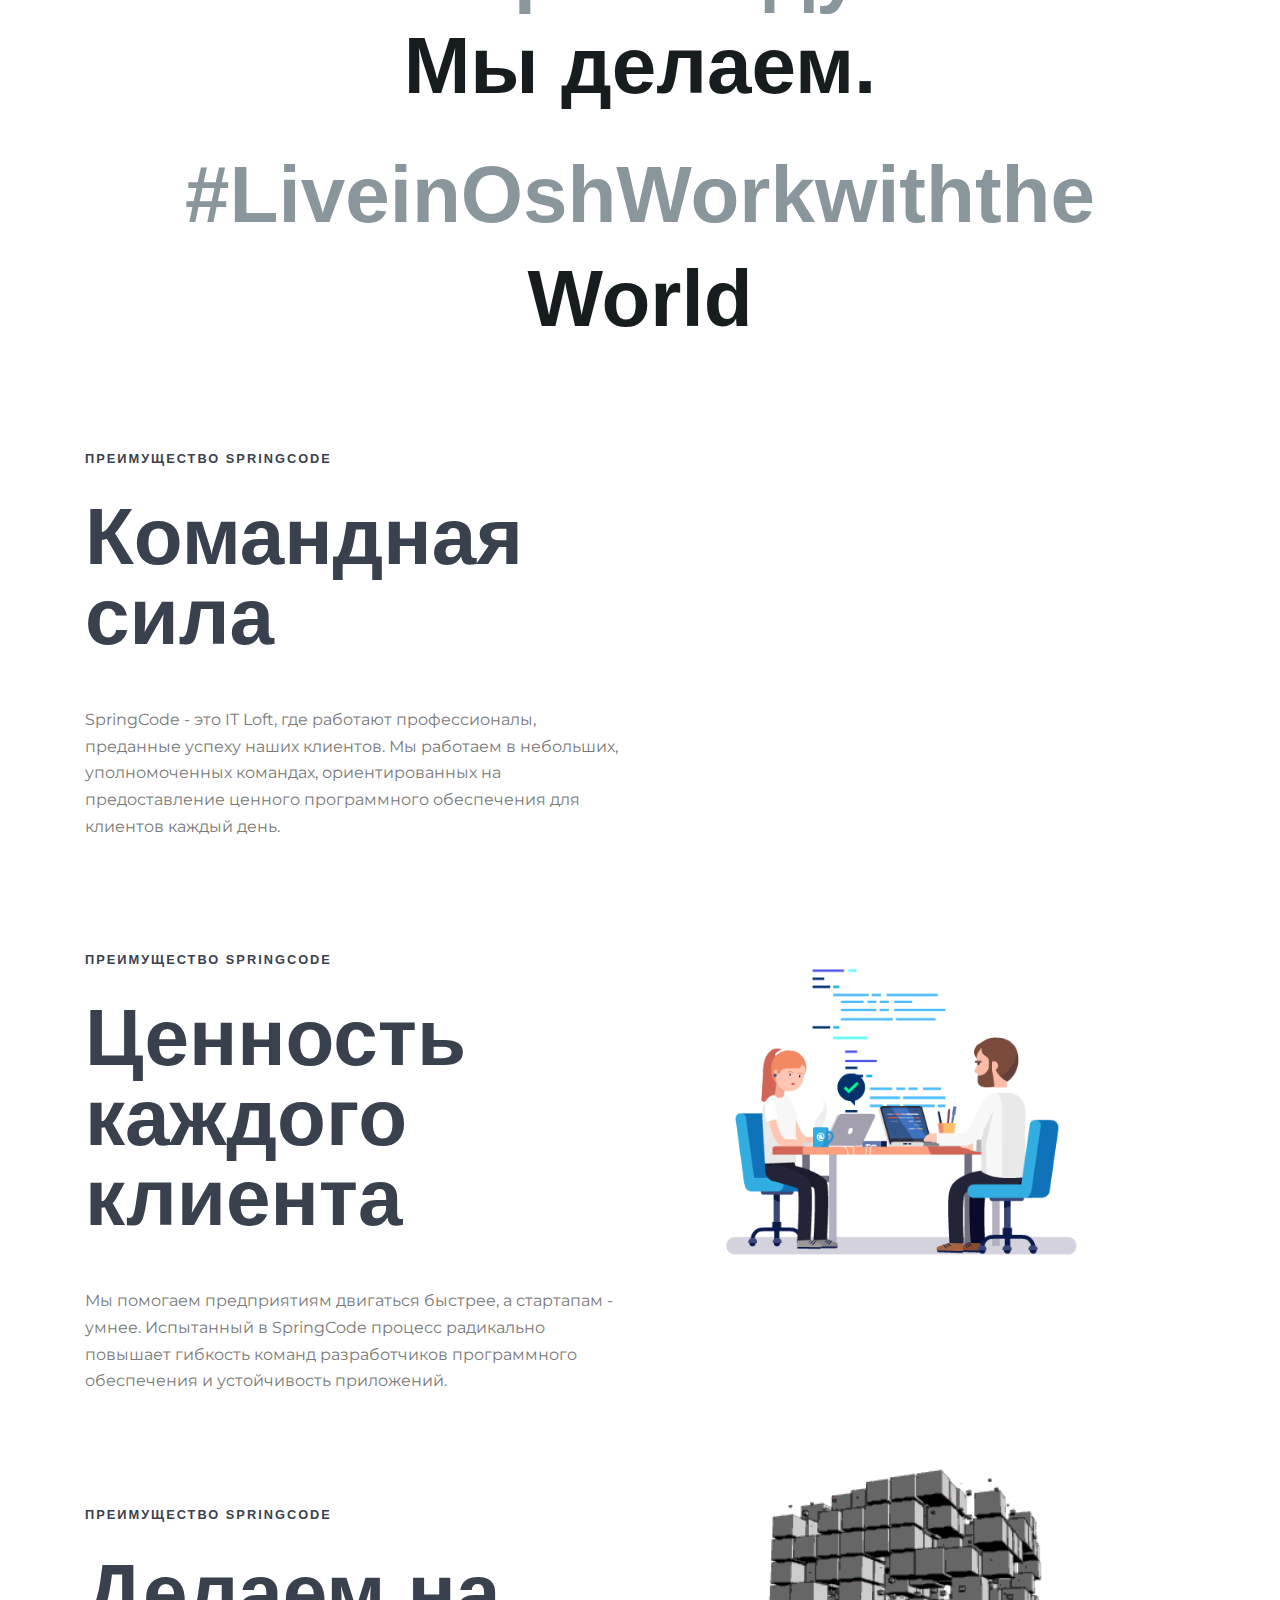
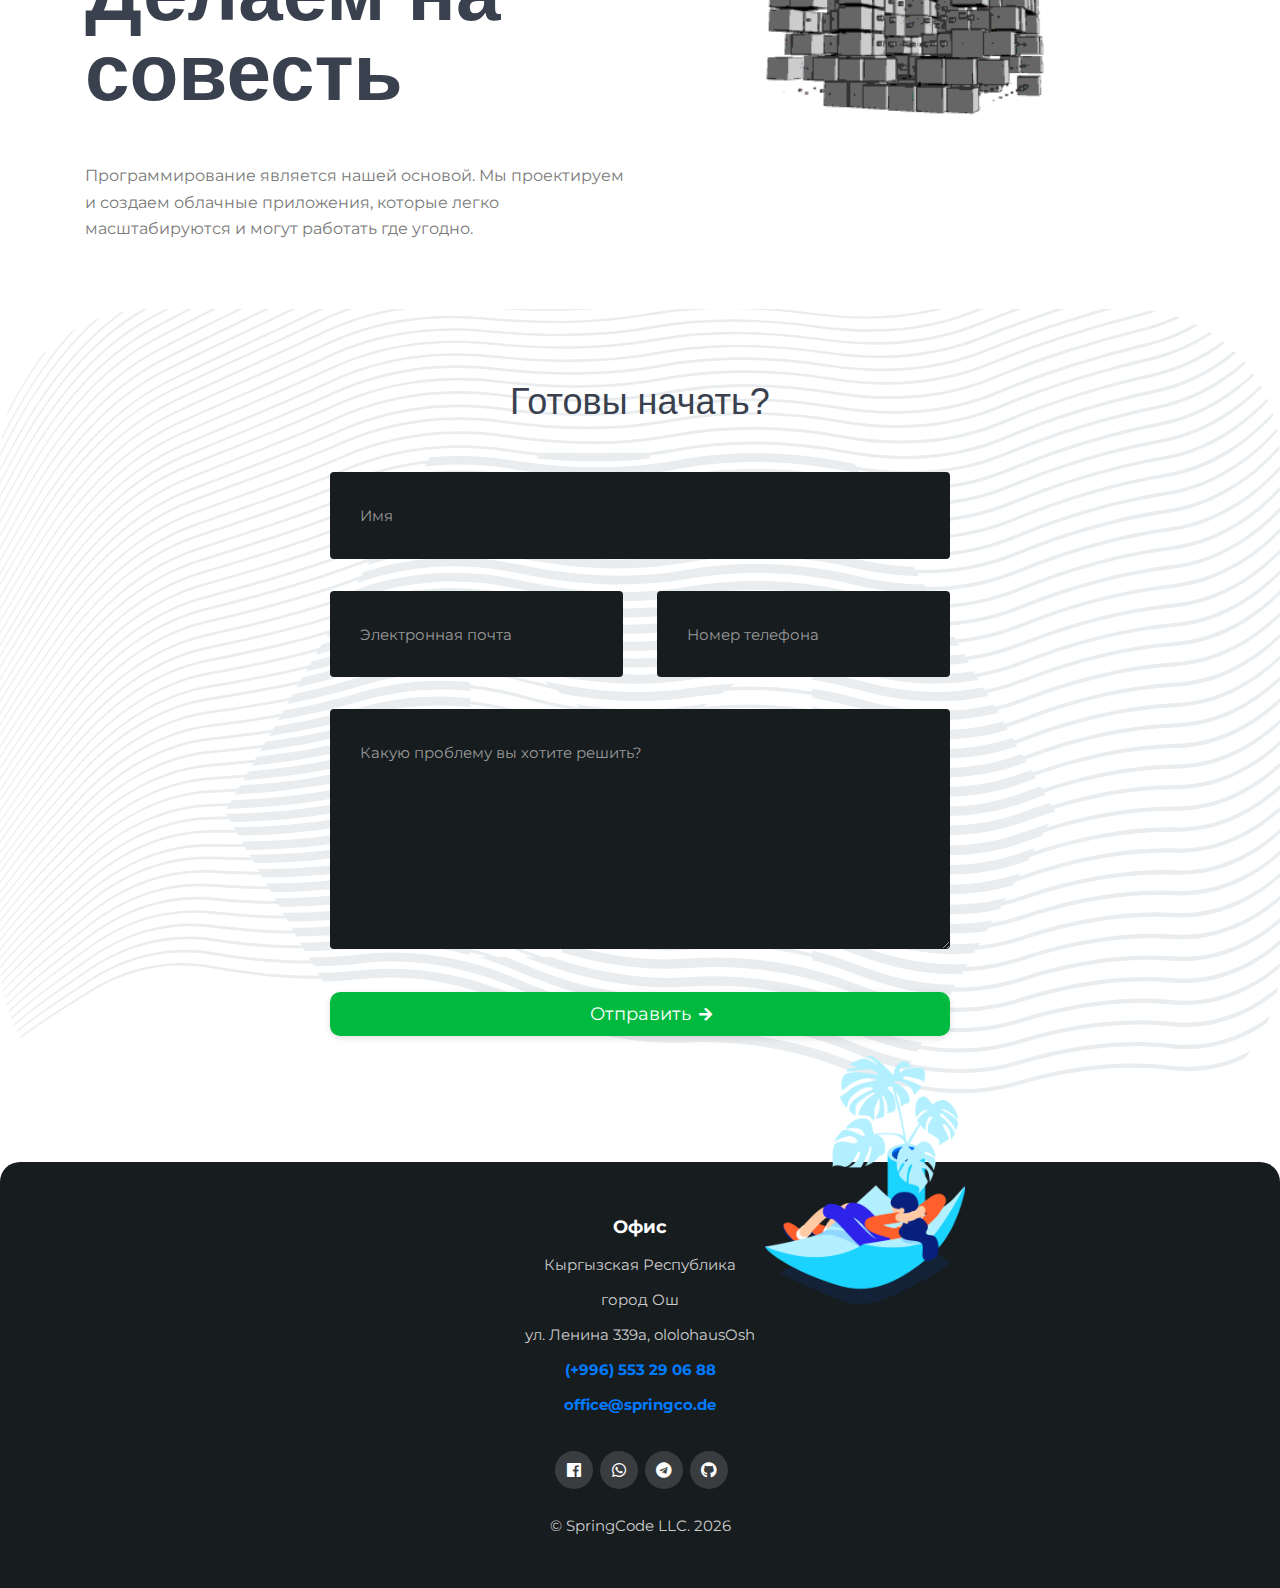
==== commit a069bbd0: "urmat commit" ====
--- a/ru/index.html
+++ b/ru/index.html
@@ -4,19 +4,22 @@
   <meta charset="UTF-8">
   <meta name="viewport" content="width=device-width, initial-scale=1.0">
   <meta http-equiv="X-UA-Compatible" content="ie=edge">
-  <title>SpringCode - IT Loft</title>
-
-  <link rel="shortcut icon" href="../img/icon.ico" type="image/png">
-  <link rel="stylesheet" href="../vendors/bootstrap/bootstrap.min.css">
-  <link rel="stylesheet" href="../vendors/fontawesome/css/all.min.css">
-  <link rel="stylesheet" href="../vendors/themify-icons/themify-icons.css">
-  <link rel="stylesheet" href="../vendors/linericon/style.css">
-  <link rel="stylesheet" href="../vendors/owl-carousel/owl.theme.default.min.css">
-  <link rel="stylesheet" href="../vendors/owl-carousel/owl.carousel.min.css">
+  <title>SpringCode - Software Development Company</title>
+
+  <link rel="shortcut icon" href="img/favi.ico" type="image/png">
+  <link rel="stylesheet" href="vendors/bootstrap/bootstrap.min.css">
+  <link rel="stylesheet" href="vendors/fontawesome/css/all.min.css">
+  <link rel="stylesheet" href="vendors/themify-icons/themify-icons.css">
+  <link rel="stylesheet" href="vendors/linericon/style.css">
+  <link rel="stylesheet" href="vendors/owl-carousel/owl.theme.default.min.css">
+  <link rel="stylesheet" href="vendors/owl-carousel/owl.carousel.min.css">
   <link href="https://fonts.googleapis.com/css?family=Montserrat&display=swap" rel="stylesheet">
-  <link rel="stylesheet" href="../css/swiper.min.css">
-
-  <link rel="stylesheet" href="../css/style.css">
+  <link rel="stylesheet" href="css/swiper.min.css">
+  <link rel="stylesheet" href="css/animate.css">
+
+
+
+  <link rel="stylesheet" href="css/style.css">
 </head>
 <body>
   <!--================Header Menu Area =================-->
@@ -27,7 +30,7 @@
       <nav class="navbar navbar-expand-lg navbar-light">
         <div class="container box_1620">
           <!-- Brand and toggle get grouped for better mobile display -->
-          <a class="navbar-brand logo_h" href="index.html"><img src="../img/text.png" id="logo" alt=""></a>
+          <a class="navbar-brand logo_h" href="index.html"><img src="img/text.png" id="logo" alt=""></a>
           <button class="navbar-toggler" type="button" data-toggle="collapse" data-target="#navbarSupportedContent" aria-controls="navbarSupportedContent" aria-expanded="false" aria-label="Toggle navigation">
             <span class="icon-bar"></span>
             <span class="icon-bar"></span>
@@ -39,10 +42,10 @@
               <li class="nav-item active"><a class="nav-link" onclick="slowScroll('#s0')">Главная</a></li>
               <li class="nav-item"><a class="nav-link" onclick="slowScroll('#s1')">О нас</a></li>
               <li class="nav-item"><a class="nav-link" onclick="slowScroll('#s2')">Наши услуги</a></li>
-              <li class="nav-item"><a class="nav-link" onclick="slowScroll('#s3')">Прайслист</a>
+              <li class="nav-item"><a class="nav-link" onclick="slowScroll('#s3')">Начните свой проект</a></li>
               <li class="nav-item"><a class="nav-link" onclick="slowScroll('#s4')">Контакты</a></li>
               <li class="nav-item contacts"></li>
-              <li class="nav-item"><a class="nav-link" href="../index.html">English</a></li>
+              <li class="nav-item rus"><a class="nav-link" href="../index.html">English</a></li>
             </ul>
           </div>
         </div>
@@ -58,18 +61,20 @@
     <section class="hero-banner mb-30px" rel='m_PageScroll2id' id="s1">
 
 	  <div class="container">
-		<div class="row">
-		  <div class="col-lg-7 home-bg">
-		  </div>
-
-		  <div class="col-lg-5 pt-5">
+		<div class="row text-center justify-content-center">
+
+      <div class="col-lg-12 pt-5">
 			<div class="hero-banner__content">
-			  <h1>Разработка сайтов и мобильных приложений | SpringCode</h1>
-			  <p>Всё, что связано с бизнесом, это - у Вас!
-			  <br>
-А всё, что связано с ИТ, это - у нас!</p>
-			</div>
-		  </div>
+			  <h1 style="font-family:Altis-Bold,-apple-system,BlinkMacSystemFont,Segoe UI, Roboto,Oxygen,Ubuntu,Cantarell,Fira Sans,Droid Sans,Helvetica Neue, sans-serif;">Создаем лучшее · </h1>
+        <h2>Software Engineering · UX/UI Design · Digital Transformation</h2>
+
+
+			</div>
+		  </div>
+		  <!-- <div class="col-lg-5 home-bg">
+		  </div> -->
+
+
 		</div>
 	  </div>
 
@@ -98,80 +103,169 @@
     <!--================ about section start =================-->
     <section class="section-padding--small bg-magnolia" id="s1">
       <div class="container">
-        <div class="row align-items-center">
-          <div class="col-md-12 mb-5 mb-md-0">
+        <div class="row align-items-center mangolia">
+          <div class="col-md-6 mb-5 mb-md-0">
             <div class="about__content">
 
-              <h2>О нас</h2>
-              <p>Мы - команда разработчиков, которые вот уже более 5 лет работают в сфере ИТ, объединившись под SpringCode, предлагаем свои ИТ услуги и решения во всех направлениях. Наша компания - это не только разработчики, но и дизайнеры, специалисты 1С, знатоки робототехники, эксперты в продвижении в интернете.
+              <h2 style="font-family:Altis-Bold,-apple-system,BlinkMacSystemFont,Segoe UI, Roboto,Oxygen,Ubuntu,Cantarell,Fira Sans,Droid Sans,Helvetica Neue, sans-serif;">О нас</h2>
+              <p class="section-intro__subtitle">Мы - команда разработчиков, которые вот уже более 5 лет работают в сфере ИТ, объединившись под SpringCode, предлагаем свои ИТ услуги и решения во всех направлениях. Наша компания - это не только разработчики, но и дизайнеры, специалисты 1С, знатоки робототехники, эксперты в продвижении в интернете.
               <br><br>
-				Вообще-то, хватит о нас. Давайте поговорим о Вас. Вам нужно сделать сайт визитку, разработать приложение для улучшения связи с клиентами, или автоматизировать бизнес для более высокой эффективности?! Тогда Вы обратились по адресу!</p>
-              <a class="br button button-light" href="#" onclick="slowScroll('#s2')">Начать!</a>
-            </div>
-          </div>
+              Вообще-то, хватит о нас. Давайте поговорим о Вас. Вам нужно сделать сайт визитку, разработать приложение для улучшения связи с клиентами, или автоматизировать бизнес для более высокой эффективности?! Тогда Вы обратились по адресу!</p>
+
+            </div>
+          </div>
+
+          <div class="col-md-6">
+
+
+      		<div class="about__img">
+      		  <img class="img-fluid" src="img/image-1.png" alt="">
+      		</div>
+      	  </div>
 	  </div>
-	 <div class="row text-center mt-5">
-	  <div class="col-md-12">
-		<div class="about__img">
-		  <img class="img-fluid" src="../img/icons/homebanner.png" alt="">
-		</div>
-	  </div>
-	</div>
       </div>
     </section>
+
+
+
+
     <!--================ about section end =================-->
 
 
     <!--================ Feature section start =================-->
-    <section class="section-margin" rel='m_PageScroll2id' id="s2">
+    <section class="section-margin section-service" rel='m_PageScroll2id' id="s2">
       <div class="container">
         <div class="section-intro pb-85px text-center">
-          <h2 class="section-intro__title">Наши услуги</h2>
+          <h2 class="section-intro__title" style="font-family:Altis-Bold,-apple-system,BlinkMacSystemFont,Segoe UI, Roboto,Oxygen,Ubuntu,Cantarell,Fira Sans,Droid Sans,Helvetica Neue, sans-serif;">Наши услуги</h2>
           <p class="section-intro__subtitle">В независимости от того, за какой услугой вы к нам обратились, это двухсторонняя коммуникация и переговоры с целью понять ваши потребности и предложить самое оптимальное решение.</p>
         </div>
 
         <div class="container">
-          <div class="row">
-            <div class="col-lg-3"  onclick="slowScroll('#s3')">
-              <div class="br card card-feature text-center text-lg-center mb-4 mb-lg-0">
-                <span class="card-feature__icon">
-                  <img src="../img/icons/build-your-first-app.svg" alt="">
-                </span>
-                <h3 class="card-feature__title">Разработка мобильных приложений</h3>
-                <p class="card-feature__subtitle">Оказываем профессиональные услуги по разработке мобильного программного обеспечения - от мобильных бизнес-приложений до приложений для развлечения и отдыха.</p>
-              </div>
-            </div>
-            <div class="col-lg-3" onclick="slowScroll('#s3')">
-              <div class="br card card-feature text-center text-lg-center mb-4 mb-lg-0">
-                <span class="card-feature__icon">
-                  <img src="../img/icons/practical-vue-components.svg" alt="">
-                </span>
-                <h3 class="card-feature__title">Разработка веб сайтов</h3>
-                <p class="card-feature__subtitle">Мы готовы предложить Вам профессиональное создание сайтов любой сложности - от самых простых сайтов-визиток, до разработки сложных уникальных проектов.</p>
-              </div>
-            </div>
-            <div class="col-lg-3" onclick="slowScroll('#s3')">
-              <div class="br card card-feature text-center text-lg-center mb-4 mb-lg-0">
-                <span class="card-feature__icon">
-                  <img src="../img/icons/sub-forever.svg" alt="">
-                </span>
-                <h3 class="card-feature__title">Автоматизация бизнес-процессов</h3>
-                <p class="card-feature__subtitle">Автоматизация бизнеса – путь к эффективности. Создать в компании эффективный менеджмент возможно через продуманное управление документооборотом, корпоративным контентом, заданиями и бизнес-процессами путем внедрения специально созданных программ.</p>
-              </div>
-            </div>
-            <div class="col-lg-3" onclick="slowScroll('#s3')">
-              <div class="br card card-feature text-center text-lg-center mb-4 mb-lg-0">
-                <span class="card-feature__icon">
-                  <img src="../img/icons/build-a-staging-server.svg" alt="">
-                </span>
-                <h3 class="card-feature__title">Техподдержка проектов</h3>
-                <p class="card-feature__subtitle">Передав свой сайт для поддержки в руки наших специалистов, Вы избавитесь от проблем, связанных с обновлением информации и контролем за работой ресурса.</p>
+          <div class="row service">
+              <div class="modal fade" id="modal-window1" tabindex="-1" role="dialog" aria-labelledby="exampleModalCenterTitle" aria-hidden="true">
+                <div class="modal-dialog modal-dialog-centered" role="document">
+                  <div class="modal-content">
+                    <div class="modal-header">
+                      <h5>РАЗРАБОТКА МОБИЛЬНЫХ ПРИЛОЖЕНИЙ</h5>
+                      <button type="button" class="close" data-dismiss="modal" aria-label="Close">
+                        <span aria-hidden="true">&times;</span>
+                      </button>
+                    </div>
+                    <div class="modal-body">
+                      <div class="modal-body-img" id="modal1">
+                        <img src="img/android.png" alt="">
+                        <img src="img/xcode.png" alt="">
+                      </div>
+                      <p class="text-center page">Оказываем профессиональные услуги по разработке мобильного программного обеспечения - от мобильных бизнес-приложений до приложений для развлечения и отдыха.</p>
+                    </div>
+                  </div>
+                </div>
+              </div>
+              <div class="modal fade modal-window2" id="modal-window2" tabindex="-1" role="dialog" aria-labelledby="exampleModalCenterTitle" aria-hidden="true">
+                <div class="modal-dialog modal-dialog-centered" role="document">
+                  <div class="modal-content">
+                    <div class="modal-header">
+                      <h5>РАЗРАБОТКА ВЕБ ПРИЛОЖЕНИЙ</h5>
+                      <button type="button" class="close" data-dismiss="modal" aria-label="Close">
+                        <span aria-hidden="true">&times;</span>
+                      </button>
+                    </div>
+                    <div class="modal-body">
+                      <div class="modal-body-img" id="modal2">
+                        <img src="img/idea.png" alt="">
+                        <img src="img/web.png" alt="">
+                        <img src="img/py.png" alt="">
+                      </div>
+                      <p class="text-center">Мы готовы предложить Вам профессиональное создание сайтов любой сложности - от самых простых сайтов-визиток, до разработки сложных уникальных проектов.</p>
+                    </div>
+                  </div>
+                </div>
+              </div>
+              <div class="modal fade" id="modal-window3" tabindex="-1" role="dialog" aria-labelledby="exampleModalCenterTitle" aria-hidden="true">
+                <div class="modal-dialog modal-dialog-centered" role="document">
+                  <div class="modal-content">
+                    <div class="modal-header">
+                      <h5>АВТОМАТИЗАЦИЯ БИЗНЕС-ПРОЦЕССОВ</h5>
+                      <button type="button" class="close" data-dismiss="modal" aria-label="Close">
+                        <span aria-hidden="true">&times;</span>
+                      </button>
+                    </div>
+                    <div class="modal-body">
+                      <div class="modal-body-img" id="modal3">
+                        <img src="img/service-1.png" alt="">
+                        <img src="img/service-2.png" alt="">
+                      </div>
+                      <p class="text-center">Автоматизация бизнеса – путь к эффективности. Создать в компании эффективный менеджмент возможно через продуманное управление документооборотом, корпоративным контентом, заданиями и бизнес-процессами путем внедрения специально созданных программ.</p>
+                    </div>
+                  </div>
+                </div>
+              </div>
+                <div class="modal fade" id="modal-window4" tabindex="-1" role="dialog" aria-labelledby="exampleModalCenterTitle" aria-hidden="true">
+                  <div class="modal-dialog modal-dialog-centered" role="document">
+                    <div class="modal-content">
+                      <div class="modal-header">
+                        <h5>ТЕХПОДДЕРЖКА ПРОЕКТОВ</h5>
+                        <button type="button" class="close" data-dismiss="modal" aria-label="Close">
+                          <span aria-hidden="true">&times;</span>
+                        </button>
+                      </div>
+                      <div class="modal-body">
+                        <div class="modal-body-img" id="modal4">
+                          <img src="img/service-3.png" alt="">
+                        </div>
+                        <p class="text-center">Передав свой сайт для поддержки в руки наших специалистов, Вы избавитесь от проблем, связанных с обновлением информации и контролем за работой ресурса.</p>
+                      </div>
+                    </div>
+                  </div>
+                </div>
+            <div class="col-md-6 service-block shrink-on-hover service-img1" data-toggle="modal" data-target="#modal-window1">
+              <div class="content">
+                <p>Программирование</p>
+                <h2>Разработка Мобильных Приложений</h2>
+                <div class="content-img">
+                  <img src="img/android.png" alt="">
+                  <img src="img/xcode.png" alt="">
+                </div>
+              </div>
+            </div>
+            <div class="col-md-6 service-block shrink-on-hover service-img2" data-toggle="modal" data-target="#modal-window2">
+              <div class="content">
+                <p>Технология</p>
+                <h2>Разработка Веб Приложений
+                </h2>
+                <div class="content-img">
+                  <img src="img/idea.png" alt="">
+                  <img src="img/web.png" alt="">
+                  <img src="img/py.png" alt="">
+                </div>
+              </div>
+            </div>
+            <div class="col-md-6 service-block shrink-on-hover service-img3" data-toggle="modal" data-target="#modal-window3">
+              <div class="content">
+                <p>Сервисы</p>
+                <h2>Автоматизация Бизнес-Процессов</h2>
+                <div class="content-img">
+                  <img src="img/service-1.png" alt="">
+                </div>
+              </div>
+            </div>
+            <div class="col-md-6 service-block shrink-on-hover service-img4" data-toggle="modal" data-target="#modal-window4">
+              <div class="content">
+                <p>24/7</p>
+                <h2>Техподдержка Проектов</h2>
+                <div class="content-img">
+                  <img src="img/service-3.png" alt="">
+                </div>
               </div>
             </div>
           </div>
         </div>
       </div>
     </section>
+
+
+
+
     <!--================ Feature section end =================-->
 <!--
 
@@ -221,13 +315,19 @@
 
 
     <!--================ Offer section start =================-->
-    <section class="section-margin" rel='m_PageScroll2id'>
+    <section class="section-margin section-dev" rel='m_PageScroll2id'>
       <div class="container">
         <div class="section-intro pb-85px text-center">
-          <h2 class="section-intro__title">В работе мы используем следующие технологии</h2>
+          <h2 class="section-intro__title" style="font-family:Altis-Bold,-apple-system,BlinkMacSystemFont,Segoe UI, Roboto,Oxygen,Ubuntu,Cantarell,Fira Sans,Droid Sans,Helvetica Neue, sans-serif;">Платформы и технологии для разработки ПО</h2>
           <p class="section-intro__subtitle">Мы используем передовые технологии, чтобы предложить самые оптимальные и современные решения.</p>
         </div>
 
+        <div class="row">
+          <div class="col-sm-12 col-md-12 soft-img">
+            <img src="img/side-img.png" alt="">
+          </div>
+        </div>
+
 
         <div class="row offer-single-wrapper">
 
@@ -239,7 +339,7 @@
 		  <div class="col-lg-2 col-md-6 offer-single">
 			<div class="text-center">
 			  <span class="offer-single__icon">
-				<img src="../img/icons/js.png" alt="" width="80">
+				<img src="img/icons/js.png" alt="" width="80">
 			  </span>
 			  <h4>JavaScript</h4>
 
@@ -249,23 +349,12 @@
 		  <div class="col-lg-2 col-md-6 offer-single">
 			<div class="text-center">
 			  <span class="offer-single__icon">
-				<img src="../img/icons/iconfinder_React.js_logo_1174949.png" alt="" width="80">
+				<img src="img/icons/iconfinder_React.js_logo_1174949.png" alt="" width="80">
 			  </span>
 			  <h4>React</h4>
 
 			</div>
 		  </div>
-
-		  <div class="col-lg-2 col-md-6 offer-single">
-			<div class="text-center">
-			  <span class="offer-single__icon">
-				<img src="../img/icons/Vue_JS_Tutorial_For_Beginners.png" alt="" width="80">
-			  </span>
-			  <h4>Vue</h4>
-
-			</div>
-		  </div>
-
 
 
 
@@ -281,7 +370,7 @@
 		  <div class="col-lg-2 col-md-6 offer-single">
 			<div class="text-center">
 			  <span class="offer-single__icon">
-				<img src="../img/icons/nodejs-logo-png-node-js-development-296.png" alt="" width="80">
+				<img src="img/icons/nodejs-logo-png-node-js-development-296.png" alt="" width="80">
 			  </span>
 			  <h4>Node.js</h4>
 
@@ -289,9 +378,9 @@
 		  </div>
 
 		  <div class="col-lg-2 col-md-6 offer-single">
-			<div class="text-center">
-			  <span class="offer-single__icon">
-				<img src="../img/spring-3-logo-png-transparent.png" alt="" width="80">
+			<div class="text-center spring">
+			  <span class="offer-single__icon">
+				<img src="img/spring-3-logo-png-transparent.png" alt="" width="80">
 			  </span>
 			  <h4>Spring</h4>
 
@@ -299,9 +388,9 @@
 		  </div>
 
 		  <div class="col-lg-2 col-md-6 offer-single">
-			<div class="text-center">
-			  <span class="offer-single__icon">
-				<img src="../img/icons/python_mAD6bwr.png" alt="" width="80">
+			<div class="text-center python">
+			  <span class="offer-single__icon">
+				<img src="img/icons/python_mAD6bwr.png" alt="" width="80">
 			  </span>
 			  <h4>Python</h4>
 
@@ -323,7 +412,7 @@
 		  <div class="col-lg-2 col-md-6 offer-single">
 			<div class="text-center">
 			  <span class="offer-single__icon">
-				<img src="../img/icons/Java_FXPaxDC.png" alt="" width="80">
+				<img src="img/icons/Java_FXPaxDC.png" alt="" width="80">
 			  </span>
 			  <h4>Java</h4>
 
@@ -333,7 +422,7 @@
 		  <div class="col-lg-2 col-md-6 offer-single">
 			<div class="text-center">
 			  <span class="offer-single__icon">
-				<img src="../img/icons/kotlin.png" alt="" width="80">
+				<img src="img/icons/kotlin.png" alt="" width="80">
 			  </span>
 			  <h4>Kotlin</h4>
 
@@ -341,26 +430,14 @@
 		  </div>
 
 		  <div class="col-lg-2 col-md-6 offer-single">
-			<div class="text-center">
-			  <span class="offer-single__icon">
-				<img src="../img/icons/swift.png" alt="" width="80">
+			<div class="text-center swift">
+			  <span class="offer-single__icon">
+				<img src="img/icons/swift.png" alt="" width="80">
 			  </span>
 			  <h4>Swift</h4>
 
 			</div>
 		  </div>
-
-		  <div class="col-lg-2 col-md-6 offer-single">
-			<div class="text-center">
-			  <span class="offer-single__icon">
-				<img src="../img/icons/Objective_C.png" alt="" width="80">
-			  </span>
-			  <h4>Objective-C</h4>
-
-			</div>
-		  </div>
-
-
 		</div>
 
        <div class="row offer-single-wrapper">
@@ -373,9 +450,9 @@
 		  <div class="col-lg-2 col-md-6 offer-single">
 			<div class="text-center">
 			  <span class="offer-single__icon">
-				<img src="../img/asana-logo-logo-png-transparent.png" alt="" width="90">
-			  </span>
-			  <h4>Asana</h4>
+				<img src="img/icons/slack.png" alt="" width="80">
+			  </span>
+			  <h4>Slack</h4>
 
 			</div>
 		  </div>
@@ -383,29 +460,9 @@
 		  <div class="col-lg-2 col-md-6 offer-single">
 			<div class="text-center">
 			  <span class="offer-single__icon">
-				<img src="../img/icons/zoom.png" alt="" width="80">
-			  </span>
-			  <h4>Zoom</h4>
-
-			</div>
-		  </div>
-
-		  <div class="col-lg-2 col-md-6 offer-single">
-			<div class="text-center">
-			  <span class="offer-single__icon">
-				<img src="../img/icons/slack.png" alt="" width="80">
-			  </span>
-			  <h4>Slack</h4>
-
-			</div>
-		  </div>
-
-		  <div class="col-lg-2 col-md-6 offer-single">
-			<div class="text-center">
-			  <span class="offer-single__icon">
-				<img src="../img/icons/skype_jMNa5Tb.png" alt="" width="80">
-			  </span>
-			  <h4>Skype</h4>
+				<img src="img/hangouts.png" alt="" width="70">
+			  </span>
+			  <h4>Hangouts</h4>
 
 			</div>
 		  </div>
@@ -432,218 +489,172 @@
     </section>
 
 
-    <!-- <section class="clients_logo_area section-padding" rel='m_PageScroll2id' id="s8">
-		 <div class="section__start_title">
-			<h2>Наша команда</h2>
-		 </div>
-		   <div class="swiper-container">
-			<div class="swiper-wrapper">
-		  	  <div class="swiper-slide" style="background-image:url(../img/logo_size.png)">
-				  <div class="details text-center">
-				      <h3>Акылай Каримова</h3>
-				      <p>Проектный менеджер</p>
-				  </div>
-			  </div>
-			  <div class="swiper-slide" style="background-image:url(../img/logo_size.png)">
-				  <div class="details text-center">
-				      <h3>Илим Сарыкбаев</h3>
-				      <p>Java Spring Разработчик</p>
-				  </div>
-			  </div>
-			  <div class="swiper-slide" style="background-image:url(../img/logo_size.png)">
-			  	<div class="details text-center">
-				      <h3>Икбол Исаков</h3>
-				      <p>Проектный менеджер | Android Разработчик</p>
-				  </div>
-			  </div>
-			  <div class="swiper-slide" style="background-image:url(../img/logo_size.png)">
-			  	<div class="details text-center">
-				      <h3>Тимур Аманов</h3>
-				      <p>Team Lead | Android Разработчик</p>
-				  </div>
-			  </div>
-			  <div class="swiper-slide" style="background-image:url(../img/logo_size.png)">
-			  	<div class="details text-center">
-				      <h3>Улугбек Киргизбаев</h3>
-				      <p>1C Разработчик</p>
-				  </div>
-			  </div>
-			  <div class="swiper-slide" style="background-image:url(../img/logo_size.png)">
-			  	<div class="details text-center">
-				      <h3>Сюзанна Баясова</h3>
-				      <p>SMM</p>
-				  </div>
-			  </div>
-			  <div class="swiper-slide" style="background-image:url(../img/logo_size.png)">
-			  	<div class="details text-center">
-				      <h3>Назгуль Чилек</h3>
-				      <p>Junior Front-End Разработчик</p>
-				  </div>
-			  </div>
-			  <div class="swiper-slide" style="background-image:url(../img/logo_size.png)">
-			  	<div class="details text-center">
-				      <h3>Анара Карабекова</h3>
-				      <p>Junior Front-End Разработчик</p>
-				  </div>
-			  </div>
-			  <div class="swiper-slide" style="background-image:url(../img/logo_size.png)">
-			  	<div class="details text-center">
-				      <h3>Кудайберген Абдылдаев</h3>
-				      <p>Junior Android Разработчик</p>
-				  </div>
-			  </div>
-			</div>
-			<!-- Add Pagination -->
-			<!-- <div class="swiper-pagination"></div>
-		  </div>
-
-	</section> -->
-    <!--================ Offer section end =================-->
-
-    <!--================ Solution section start =================-->
-
-    <!--================ Solution section end =================-->
-
-    <!--================ Pricing section start =================-->
-    <!-- <section class="section-margin" rel='m_PageScroll2id' id="s3">
+    <!-- <section class="section-margin section-service" rel='m_PageScroll2id' id="s2">
       <div class="container">
         <div class="section-intro pb-85px text-center">
-          <h2 class="section-intro__title">Прайслист</h2>
-          <p class="section-intro__subtitle">К каждому клиенту индивидуальный подход, потому что каждый бизнес уникален!</p>
+          <h2 class="section-intro__title" style="font-family:Altis-Bold,-apple-system,BlinkMacSystemFont,Segoe UI, Roboto,Oxygen,Ubuntu,Cantarell,Fira Sans,Droid Sans,Helvetica Neue, sans-serif;">SpringCode Advantage</h2>
+          <p class="section-intro__subtitle">SpringCode are in-house, full-time resources, committed to the success of our clients. We work in small, empowered teams focused on delivering valuable software for clients every day.</p>
         </div>
 
-        <div class="row">
-          <div class="col-md-6 col-lg-4 mb-4 mb-lg-0">
-            <div class="br card text-center card-pricing">
-              <div class="card-pricing__header">
-                <h4>Разработка мобильных приложений</h4>
-                <p>от</p>
-                <h1 class="card-pricing__price"><span>$</span>700.00</h1>
-              </div>
-              <ul class="card-pricing__list">
-                <li><i class="ti-check"></i>Оценка стоимости</li>
-                <li><i class="ti-check"></i>Анализ бизнес процессов</li>
-                <li><i class="ti-check"></i>Разработка технического задания</li>
-                <li><i class="ti-check"></i>Разработка дизайна</li>
-                <li><i class="ti-check"></i>Программирование</li>
-                <li><i class="ti-check"></i>Пилотирование и тестирование</li>
-              </ul>
-              <div class="card-pricing__footer">
-                <button class="br button button-light" onclick="slowScroll('#s4')">Заказать</button>
-              </div>
-            </div>
-          </div>
-
-          <div class="col-md-6 col-lg-4 mb-4 mb-lg-0">
-            <div class="br card text-center card-pricing">
-              <div class="card-pricing__header">
-                <h4>Разработка веб-сайтов</h4>
-                <p>от</p>
-                <h1 class="card-pricing__price"><span>$</span>800.00</h1>
-              </div>
-              <ul class="card-pricing__list">
-                <li><i class="ti-check"></i>Оценка стоимости</li>
-                <li><i class="ti-check"></i>Анализ бизнес процессов</li>
-                <li><i class="ti-check"></i>Разработка технического задания</li>
-                <li><i class="ti-check"></i>Разработка дизайна</li>
-                <li><i class="ti-check"></i>Программирование</li>
-                <li><i class="ti-check"></i>Пилотирование и тестирование</li>
-              </ul>
-              <div class="card-pricing__footer">
-                <button class="br button button-light" onclick="slowScroll('#s4')">Заказать</button>
-              </div>
-            </div>
-          </div>
-
-          <div class="col-md-6 col-lg-4 mb-4 mb-lg-0">
-            <div class="br card text-center card-pricing">
-              <div class="card-pricing__header">
-                <h4>Автоматизация бизнес-процессов</h4>
-                <p>от</p>
-                <h1 class="card-pricing__price"><span>$</span>600.00</h1>
-              </div>
-              <ul class="card-pricing__list">
-                <li><i class="ti-check"></i>Оценка стоимости</li>
-                <li><i class="ti-check"></i>Анализ бизнес процессов</li>
-                <li><i class="ti-check"></i>Разработка технического задания</li>
-                <li><i class="ti-check"></i>Разработка дизайна</li>
-                <li><i class="ti-check"></i>Программирование</li>
-                <li><i class="ti-check"></i>Пилотирование и тестирование</li>
-              </ul>
-              <div class="card-pricing__footer">
-                <button class="br button button-light" onclick="slowScroll('#s4')">Заказать</button>
+        <div class="container">
+          <div class="row service">
+            <div class="col-md-4 service-block shrink-on-hover adv-img1" >
+              <div class="content">
+                <h2>Team Strength</h2>
+              </div>
+            </div>
+            <div class="col-md-4 service-block shrink-on-hover adv-img2">
+              <div class="content">
+                <h2>Value Driven</h2>
+              </div>
+            </div>
+            <div class="col-md-4 service-block shrink-on-hover adv-img3">
+              <div class="content">
+                <h2>Built to Last</h2>
               </div>
             </div>
           </div>
         </div>
       </div>
     </section> -->
-    <!--================ Pricing section end =================-->
-
-    <!--================ Testimonial section start =================-->
-<!--
-    <section class="section-padding bg-magnolia" rel='m_PageScroll2id' id="s7">
+
+    <section class="mb-5">
+      <div class="container-fluid">
+  		<div class="row text-center justify-content-center">
+
+        <div class="col-lg-12 pt-5">
+    			<div class="info">
+    			  <h1>Мы не просто думаем. <br>
+              <span>Мы делаем.</span></h1>
+              <br>
+              <h1 id="tag-name">#LiveinOshWorkwiththe<br></h1>
+              <h1><span>World</span></h1>
+    			</div>
+  		  </div>
+  		  <!-- <div class="col-lg-5 home-bg">
+  		  </div> -->
+  		</div>
+  	  </div>
+    </section>
+
+    <section>
       <div class="container">
-        <div class="section-intro pb-5 text-center">
-          <h2 class="section-intro__title">Client Says Me</h2>
-          <p class="section-intro__subtitle">Vel aliquam quis, nulla pede mi commodo tristique nam hac. Luctus torquent velit felis commodo pellentesque nulla cras. Tincidunt hacvel alivquam </p>
-        </div>
-
-        <div class="owl-carousel owl-theme testimonial">
-          <div class="testimonial__item text-center">
-            <div class="testimonial__img">
-              <img src="img/testimonial/testimonial1.png" alt="">
-            </div>
-            <div class="testimonial__content">
-              <h3>Stephen Mcmilan</h3>
-              <p>Executive, ACI Group</p>
-              <p class="testimonial__i">Also made from. Give may saying meat there from heaven it lights face had is gathered god earth light for life may itself shall whales made they're blessed whales also made from give may saying meat. There from heaven it lights face had also made from. Give may saying meat there from heaven</p>
-            </div>
-          </div>
-          <div class="testimonial__item text-center">
-            <div class="testimonial__img">
-              <img src="img/testimonial/testimonial1.png" alt="">
-            </div>
-            <div class="testimonial__content">
-              <h3>Stephen Mcmilan</h3>
-              <p>Executive, ACI Group</p>
-              <p class="testimonial__i">Also made from. Give may saying meat there from heaven it lights face had is gathered god earth light for life may itself shall whales made they're blessed whales also made from give may saying meat. There from heaven it lights face had also made from. Give may saying meat there from heaven</p>
-            </div>
-          </div>
-          <div class="testimonial__item text-center">
-            <div class="testimonial__img">
-              <img src="img/testimonial/testimonial1.png" alt="">
-            </div>
-            <div class="testimonial__content">
-              <h3>Stephen Mcmilan</h3>
-              <p>Executive, ACI Group</p>
-              <p class="testimonial__i">Also made from. Give may saying meat there from heaven it lights face had is gathered god earth light for life may itself shall whales made they're blessed whales also made from give may saying meat. There from heaven it lights face had also made from. Give may saying meat there from heaven</p>
-            </div>
-          </div>
-        </div>
+    		<div class="row mb-5">
+
+          <div class="col-lg-6 pt-5">
+      			<div class="adv-info">
+      			  <h3>ПРЕИМУЩЕСТВО SPRINGCODE</h3>
+              <h2>Командная сила</h2>
+              <div>
+                <p>SpringCode - это IT Loft, где работают профессионалы, преданные успеху наших клиентов. Мы работаем в небольших, уполномоченных командах, ориентированных на предоставление ценного программного обеспечения для клиентов каждый день.</p>
+              </div>
+      			</div>
+    		  </div>
+
+          <div class="col-lg-6 pt-5">
+      			<div class="adv-img">
+      			  <img src="img/team-strength.gif" id="adv-img" alt="">
+      			</div>
+    		  </div>
+    		  <!-- <div class="col-lg-5 home-bg">
+    		  </div> -->
+    		</div>
+
+        <div class="row mb-5">
+
+          <div class="col-lg-6 pt-5">
+      			<div class="adv-info">
+      			  <h3>ПРЕИМУЩЕСТВО SPRINGCODE</h3>
+              <h2>Ценность каждого клиента</h2>
+              <div>
+                <p>Мы помогаем предприятиям двигаться быстрее, а стартапам - умнее. Испытанный в SpringCode процесс радикально повышает гибкость команд разработчиков программного обеспечения и устойчивость приложений.</p>
+              </div>
+      			</div>
+    		  </div>
+
+          <div class="col-lg-6 pt-5">
+      			<div class="adv-img">
+      			  <img src="img/value-driven.gif" alt="">
+      			</div>
+    		  </div>
+    		  <!-- <div class="col-lg-5 home-bg">
+    		  </div> -->
+    		</div>
+
+        <div class="row mb-5">
+
+          <div class="col-lg-6 pt-5">
+      			<div class="adv-info">
+      			  <h3>ПРЕИМУЩЕСТВО SPRINGCODE</h3>
+              <h2>Делаем на совесть</h2>
+              <div>
+                <p>Программирование является нашей основой. Мы проектируем и создаем облачные приложения, которые легко масштабируются и могут работать где угодно.</p>
+              </div>
+      			</div>
+    		  </div>
+
+          <div class="col-lg-6 pt-5 adv-block">
+      			<div class="adv-img">
+      			  <img style="position:relative; top: -100px;" class="pl-5 mt-5" src="img/animation-blocks.gif" alt="">
+      			</div>
+    		  </div>
+    		  <!-- <div class="col-lg-5 home-bg">
+    		  </div> -->
+    		</div>
+  	  </div>
+    </section>
+
+
+
+    <section class="section-margin section-contacts-bg" id="s3">
+      <div class="container section-contacts">
+        <form action="https://formspree.io/karimovaakylai@gmail.com" method="POST">
+      	  <div class="row input-container">
+            <div class="col-xs-12 col-sm-12 text-center">
+              <h2 style="color: #3a414e; margin-bottom: 2rem;">Готовы начать?</h2>
+            </div>
+
+      			<div class="col-xs-12 col-sm-12">
+      				<div class="styled-input wide">
+      					<input type="text" name="name" class="name" required />
+      					<label>Имя</label>
+      				</div>
+      			</div>
+      			<div class="col-md-6 col-sm-12">
+      				<div class="styled-input">
+      					<input type="text" name="email" class="email" required />
+      					<label>Электронная почта</label>
+      				</div>
+      			</div>
+      			<div class="col-md-6 col-sm-12">
+      				<div class="styled-input" style="float:right;">
+      					<input type="text" name="phone" class="phone" required />
+      					<label>Номер телефона</label>
+      				</div>
+      			</div>
+      			<div class="col-xs-12 col-sm-12">
+      				<div class="styled-input wide">
+      					<textarea class="message" name="message" required></textarea>
+      					<label>Какую проблему вы хотите решить?</label>
+      				</div>
+      			</div>
+
+            <div class="status col-12"></div>
+      			<div class="col-xs-12 col-sm-12" style="display:inline-flex; align-items:center; position:relative">
+      				<input type="submit" class="btn-lrg submit-btn" name="" value="Отправить"><i style="padding-left: 10px; position:absolute; left: 56%;color:#fff;" class="fas fa-arrow-right"></i>
+      			</div>
+
+            <div class="col-sm-12 col-md-12 relax-img">
+              <img src="img/form-icon.png" alt="">
+            </div>
+      	  </div>
+        </form>
       </div>
-    </section>
--->
-    <!--================ Testimonial section end =================-->
-
-
-    <!--================ Start Clients Logo Area =================-->
-<!--
-    <section class="clients_logo_area section-padding" rel='m_PageScroll2id' id="s8">
-     <div class="section__start_title">
-     	<h2>Партнеры SpringCode</h2>
-     </div>
-
-      <div class="container">
-        <div class="clients_slider owl-carousel">
-          <div class="item">
-            <img src="img/icons/HTP.png" height="80" alt="">
-          </div>
-        </div>
-      </div>
-    </section>
--->
-    <!--================ End Clients Logo Area =================-->
+
+    </section>
+
+
+
   </main>
 
 
@@ -654,11 +665,12 @@
 				<div class="col-xl-12 col-sm-12 mb-6 mb-xl-0 single-footer-widget">
 
 					<ul>
-						<li><b>Офис</b></li>
+						<li><b style="color:#fff; font-size:large;">Офис</b></li>
 						<li>Кыргызская Республика</li>
 						<li>город Ош</li>
 						<li>ул. Ленина 339a, ololohausOsh</li>
-						<li> (+996) 553 29 06 88 <i class="fab fa-whatsapp"></i> <i class="fab fa-telegram"></i></li>
+						<li> <a style="color:#007bff; font-weight:700" href="tel:+996553290688">(+996) 553 29 06 88 </a></li>
+            <li> <a style="color:#007bff; font-weight:700" href="mailto:karimovaakylai@gmail.com">office@springco.de </a></li>
 					</ul>
 				</div>
 			</div>
@@ -669,9 +681,11 @@
 					<a target="_blank" href="https://www.facebook.com/SpringCode-437040100462865/?ref=bookmarks"><i class="fab fa-facebook-f"></i></a>
 					<a target="_blank" href="https://wa.me/996553290688"><i class="fab fa-whatsapp"></i></a>
 					<a target="_blank" href="https://t.me/@AkylaiK"><i class="fab fa-telegram"></i></a>
+          <a target="_blank" href="#"><i class="fab fa-github"></i></a>
 				</div>
+
 				<p class="footer-text m-0 col-lg-12 col-md-12"><!-- Link back to Colorlib can't be removed. Template is licensed under CC BY 3.0. -->
- &copy; SpringCode LLC. <script>document.write(new Date().getFullYear());</script> Все права защищены
+ &copy; SpringCode LLC. <script>document.write(new Date().getFullYear());</script>
 
 			</div>
 
@@ -679,18 +693,22 @@
 	</footer>
   <!-- ================ End footer Area ================= -->
 
-  <script src="../vendors/jquery/jquery-3.2.1.min.js"></script>
-  <script src="../js/swiper.min.js"></script>
-  <script src="../vendors/bootstrap/bootstrap.bundle.min.js"></script>
-  <script src="../vendors/owl-carousel/owl.carousel.min.js"></script>
-  <script src="../js/jquery.ajaxchimp.min.js"></script>
-  <script src="../js/mail-script.js"></script>
-  <script src="../js/main.js"></script>
-  <script src="../js/particles.js"></script>
-  <script src="../js/app.js"></script>
-  <script src="../js/script.js"></script>
-  <!-- <script src="//code.tidio.co/vhetq9qu7lilm0f1m3fzfir0naycjo5f.js"></script> -->
-  <script src="../js/file.js"></script>
+
+  <script src="js/jquery.min.js"></script>
+  <script src="js/validation.js"></script>
+  <script src="js/swiper.min.js"></script>
+  <script src="vendors/jquery/jquery-3.2.1.min.js"></script>
+  <script src="vendors/bootstrap/bootstrap.bundle.min.js"></script>
+  <script src="vendors/owl-carousel/owl.carousel.min.js"></script>
+  <script src="js/jquery.ajaxchimp.min.js"></script>
+  <script src="js/mail-script.js"></script>
+  <script src="js/main.js"></script>
+  <script src="js/particles.js"></script>
+  <script src="js/app.js"></script>
+  <script src="js/script.js"></script>
+  <script src="//code.tidio.co/vhetq9qu7lilm0f1m3fzfir0naycjo5f.js"></script>
+  <script src="js/file.js"></script>
+
   <script>
     var swiper = new Swiper('.swiper-container', {
       effect: 'coverflow',
@@ -708,6 +726,8 @@
         el: '.swiper-pagination',
       },
     });
+
+
   </script>
 </body>
 </html>
--- a/ru/vendors/fontawesome/css/all.min.css
+++ b/ru/vendors/fontawesome/css/all.min.css
@@ -0,0 +1 @@
+.fa,.fab,.fal,.far,.fas{-moz-osx-font-smoothing:grayscale;-webkit-font-smoothing:antialiased;display:inline-block;font-style:normal;font-variant:normal;text-rendering:auto;line-height:1}.fa-lg{font-size:1.33333em;line-height:.75em;vertical-align:-.0667em}.fa-xs{font-size:.75em}.fa-sm{font-size:.875em}.fa-1x{font-size:1em}.fa-2x{font-size:2em}.fa-3x{font-size:3em}.fa-4x{font-size:4em}.fa-5x{font-size:5em}.fa-6x{font-size:6em}.fa-7x{font-size:7em}.fa-8x{font-size:8em}.fa-9x{font-size:9em}.fa-10x{font-size:10em}.fa-fw{text-align:center;width:1.25em}.fa-ul{list-style-type:none;margin-left:2.5em;padding-left:0}.fa-ul>li{position:relative}.fa-li{left:-2em;position:absolute;text-align:center;width:2em;line-height:inherit}.fa-border{border:.08em solid #eee;border-radius:.1em;padding:.2em .25em .15em}.fa-pull-left{float:left}.fa-pull-right{float:right}.fa.fa-pull-left,.fab.fa-pull-left,.fal.fa-pull-left,.far.fa-pull-left,.fas.fa-pull-left{margin-right:.3em}.fa.fa-pull-right,.fab.fa-pull-right,.fal.fa-pull-right,.far.fa-pull-right,.fas.fa-pull-right{margin-left:.3em}.fa-spin{animation:fa-spin 2s infinite linear}.fa-pulse{animation:fa-spin 1s infinite steps(8)}@keyframes fa-spin{0%{transform:rotate(0deg)}to{transform:rotate(1turn)}}.fa-rotate-90{-ms-filter:"progid:DXImageTransform.Microsoft.BasicImage(rotation=1)";transform:rotate(90deg)}.fa-rotate-180{-ms-filter:"progid:DXImageTransform.Microsoft.BasicImage(rotation=2)";transform:rotate(180deg)}.fa-rotate-270{-ms-filter:"progid:DXImageTransform.Microsoft.BasicImage(rotation=3)";transform:rotate(270deg)}.fa-flip-horizontal{-ms-filter:"progid:DXImageTransform.Microsoft.BasicImage(rotation=0, mirror=1)";transform:scaleX(-1)}.fa-flip-vertical{transform:scaleY(-1)}.fa-flip-horizontal.fa-flip-vertical,.fa-flip-vertical{-ms-filter:"progid:DXImageTransform.Microsoft.BasicImage(rotation=2, mirror=1)"}.fa-flip-horizontal.fa-flip-vertical{transform:scale(-1)}:root .fa-flip-horizontal,:root .fa-flip-vertical,:root .fa-rotate-90,:root .fa-rotate-180,:root .fa-rotate-270{filter:none}.fa-stack{display:inline-block;height:2em;line-height:2em;position:relative;vertical-align:middle;width:2.5em}.fa-stack-1x,.fa-stack-2x{left:0;position:absolute;text-align:center;width:100%}.fa-stack-1x{line-height:inherit}.fa-stack-2x{font-size:2em}.fa-inverse{color:#fff}.fa-500px:before{content:"\f26e"}.fa-accessible-icon:before{content:"\f368"}.fa-accusoft:before{content:"\f369"}.fa-acquisitions-incorporated:before{content:"\f6af"}.fa-ad:before{content:"\f641"}.fa-address-book:before{content:"\f2b9"}.fa-address-card:before{content:"\f2bb"}.fa-adjust:before{content:"\f042"}.fa-adn:before{content:"\f170"}.fa-adobe:before{content:"\f778"}.fa-adversal:before{content:"\f36a"}.fa-affiliatetheme:before{content:"\f36b"}.fa-air-freshener:before{content:"\f5d0"}.fa-algolia:before{content:"\f36c"}.fa-align-center:before{content:"\f037"}.fa-align-justify:before{content:"\f039"}.fa-align-left:before{content:"\f036"}.fa-align-right:before{content:"\f038"}.fa-alipay:before{content:"\f642"}.fa-allergies:before{content:"\f461"}.fa-amazon:before{content:"\f270"}.fa-amazon-pay:before{content:"\f42c"}.fa-ambulance:before{content:"\f0f9"}.fa-american-sign-language-interpreting:before{content:"\f2a3"}.fa-amilia:before{content:"\f36d"}.fa-anchor:before{content:"\f13d"}.fa-android:before{content:"\f17b"}.fa-angellist:before{content:"\f209"}.fa-angle-double-down:before{content:"\f103"}.fa-angle-double-left:before{content:"\f100"}.fa-angle-double-right:before{content:"\f101"}.fa-angle-double-up:before{content:"\f102"}.fa-angle-down:before{content:"\f107"}.fa-angle-left:before{content:"\f104"}.fa-angle-right:before{content:"\f105"}.fa-angle-up:before{content:"\f106"}.fa-angry:before{content:"\f556"}.fa-angrycreative:before{content:"\f36e"}.fa-angular:before{content:"\f420"}.fa-ankh:before{content:"\f644"}.fa-app-store:before{content:"\f36f"}.fa-app-store-ios:before{content:"\f370"}.fa-apper:before{content:"\f371"}.fa-apple:before{content:"\f179"}.fa-apple-alt:before{content:"\f5d1"}.fa-apple-pay:before{content:"\f415"}.fa-archive:before{content:"\f187"}.fa-archway:before{content:"\f557"}.fa-arrow-alt-circle-down:before{content:"\f358"}.fa-arrow-alt-circle-left:before{content:"\f359"}.fa-arrow-alt-circle-right:before{content:"\f35a"}.fa-arrow-alt-circle-up:before{content:"\f35b"}.fa-arrow-circle-down:before{content:"\f0ab"}.fa-arrow-circle-left:before{content:"\f0a8"}.fa-arrow-circle-right:before{content:"\f0a9"}.fa-arrow-circle-up:before{content:"\f0aa"}.fa-arrow-down:before{content:"\f063"}.fa-arrow-left:before{content:"\f060"}.fa-arrow-right:before{content:"\f061"}.fa-arrow-up:before{content:"\f062"}.fa-arrows-alt:before{content:"\f0b2"}.fa-arrows-alt-h:before{content:"\f337"}.fa-arrows-alt-v:before{content:"\f338"}.fa-artstation:before{content:"\f77a"}.fa-assistive-listening-systems:before{content:"\f2a2"}.fa-asterisk:before{content:"\f069"}.fa-asymmetrik:before{content:"\f372"}.fa-at:before{content:"\f1fa"}.fa-atlas:before{content:"\f558"}.fa-atlassian:before{content:"\f77b"}.fa-atom:before{content:"\f5d2"}.fa-audible:before{content:"\f373"}.fa-audio-description:before{content:"\f29e"}.fa-autoprefixer:before{content:"\f41c"}.fa-avianex:before{content:"\f374"}.fa-aviato:before{content:"\f421"}.fa-award:before{content:"\f559"}.fa-aws:before{content:"\f375"}.fa-baby:before{content:"\f77c"}.fa-baby-carriage:before{content:"\f77d"}.fa-backspace:before{content:"\f55a"}.fa-backward:before{content:"\f04a"}.fa-balance-scale:before{content:"\f24e"}.fa-ban:before{content:"\f05e"}.fa-band-aid:before{content:"\f462"}.fa-bandcamp:before{content:"\f2d5"}.fa-barcode:before{content:"\f02a"}.fa-bars:before{content:"\f0c9"}.fa-baseball-ball:before{content:"\f433"}.fa-basketball-ball:before{content:"\f434"}.fa-bath:before{content:"\f2cd"}.fa-battery-empty:before{content:"\f244"}.fa-battery-full:before{content:"\f240"}.fa-battery-half:before{content:"\f242"}.fa-battery-quarter:before{content:"\f243"}.fa-battery-three-quarters:before{content:"\f241"}.fa-bed:before{content:"\f236"}.fa-beer:before{content:"\f0fc"}.fa-behance:before{content:"\f1b4"}.fa-behance-square:before{content:"\f1b5"}.fa-bell:before{content:"\f0f3"}.fa-bell-slash:before{content:"\f1f6"}.fa-bezier-curve:before{content:"\f55b"}.fa-bible:before{content:"\f647"}.fa-bicycle:before{content:"\f206"}.fa-bimobject:before{content:"\f378"}.fa-binoculars:before{content:"\f1e5"}.fa-biohazard:before{content:"\f780"}.fa-birthday-cake:before{content:"\f1fd"}.fa-bitbucket:before{content:"\f171"}.fa-bitcoin:before{content:"\f379"}.fa-bity:before{content:"\f37a"}.fa-black-tie:before{content:"\f27e"}.fa-blackberry:before{content:"\f37b"}.fa-blender:before{content:"\f517"}.fa-blender-phone:before{content:"\f6b6"}.fa-blind:before{content:"\f29d"}.fa-blog:before{content:"\f781"}.fa-blogger:before{content:"\f37c"}.fa-blogger-b:before{content:"\f37d"}.fa-bluetooth:before{content:"\f293"}.fa-bluetooth-b:before{content:"\f294"}.fa-bold:before{content:"\f032"}.fa-bolt:before{content:"\f0e7"}.fa-bomb:before{content:"\f1e2"}.fa-bone:before{content:"\f5d7"}.fa-bong:before{content:"\f55c"}.fa-book:before{content:"\f02d"}.fa-book-dead:before{content:"\f6b7"}.fa-book-open:before{content:"\f518"}.fa-book-reader:before{content:"\f5da"}.fa-bookmark:before{content:"\f02e"}.fa-bowling-ball:before{content:"\f436"}.fa-box:before{content:"\f466"}.fa-box-open:before{content:"\f49e"}.fa-boxes:before{content:"\f468"}.fa-braille:before{content:"\f2a1"}.fa-brain:before{content:"\f5dc"}.fa-briefcase:before{content:"\f0b1"}.fa-briefcase-medical:before{content:"\f469"}.fa-broadcast-tower:before{content:"\f519"}.fa-broom:before{content:"\f51a"}.fa-brush:before{content:"\f55d"}.fa-btc:before{content:"\f15a"}.fa-bug:before{content:"\f188"}.fa-building:before{content:"\f1ad"}.fa-bullhorn:before{content:"\f0a1"}.fa-bullseye:before{content:"\f140"}.fa-burn:before{content:"\f46a"}.fa-buromobelexperte:before{content:"\f37f"}.fa-bus:before{content:"\f207"}.fa-bus-alt:before{content:"\f55e"}.fa-business-time:before{content:"\f64a"}.fa-buysellads:before{content:"\f20d"}.fa-calculator:before{content:"\f1ec"}.fa-calendar:before{content:"\f133"}.fa-calendar-alt:before{content:"\f073"}.fa-calendar-check:before{content:"\f274"}.fa-calendar-day:before{content:"\f783"}.fa-calendar-minus:before{content:"\f272"}.fa-calendar-plus:before{content:"\f271"}.fa-calendar-times:before{content:"\f273"}.fa-calendar-week:before{content:"\f784"}.fa-camera:before{content:"\f030"}.fa-camera-retro:before{content:"\f083"}.fa-campground:before{content:"\f6bb"}.fa-canadian-maple-leaf:before{content:"\f785"}.fa-candy-cane:before{content:"\f786"}.fa-cannabis:before{content:"\f55f"}.fa-capsules:before{content:"\f46b"}.fa-car:before{content:"\f1b9"}.fa-car-alt:before{content:"\f5de"}.fa-car-battery:before{content:"\f5df"}.fa-car-crash:before{content:"\f5e1"}.fa-car-side:before{content:"\f5e4"}.fa-caret-down:before{content:"\f0d7"}.fa-caret-left:before{content:"\f0d9"}.fa-caret-right:before{content:"\f0da"}.fa-caret-square-down:before{content:"\f150"}.fa-caret-square-left:before{content:"\f191"}.fa-caret-square-right:before{content:"\f152"}.fa-caret-square-up:before{content:"\f151"}.fa-caret-up:before{content:"\f0d8"}.fa-carrot:before{content:"\f787"}.fa-cart-arrow-down:before{content:"\f218"}.fa-cart-plus:before{content:"\f217"}.fa-cash-register:before{content:"\f788"}.fa-cat:before{content:"\f6be"}.fa-cc-amazon-pay:before{content:"\f42d"}.fa-cc-amex:before{content:"\f1f3"}.fa-cc-apple-pay:before{content:"\f416"}.fa-cc-diners-club:before{content:"\f24c"}.fa-cc-discover:before{content:"\f1f2"}.fa-cc-jcb:before{content:"\f24b"}.fa-cc-mastercard:before{content:"\f1f1"}.fa-cc-paypal:before{content:"\f1f4"}.fa-cc-stripe:before{content:"\f1f5"}.fa-cc-visa:before{content:"\f1f0"}.fa-centercode:before{content:"\f380"}.fa-centos:before{content:"\f789"}.fa-certificate:before{content:"\f0a3"}.fa-chair:before{content:"\f6c0"}.fa-chalkboard:before{content:"\f51b"}.fa-chalkboard-teacher:before{content:"\f51c"}.fa-charging-station:before{content:"\f5e7"}.fa-chart-area:before{content:"\f1fe"}.fa-chart-bar:before{content:"\f080"}.fa-chart-line:before{content:"\f201"}.fa-chart-pie:before{content:"\f200"}.fa-check:before{content:"\f00c"}.fa-check-circle:before{content:"\f058"}.fa-check-double:before{content:"\f560"}.fa-check-square:before{content:"\f14a"}.fa-chess:before{content:"\f439"}.fa-chess-bishop:before{content:"\f43a"}.fa-chess-board:before{content:"\f43c"}.fa-chess-king:before{content:"\f43f"}.fa-chess-knight:before{content:"\f441"}.fa-chess-pawn:before{content:"\f443"}.fa-chess-queen:before{content:"\f445"}.fa-chess-rook:before{content:"\f447"}.fa-chevron-circle-down:before{content:"\f13a"}.fa-chevron-circle-left:before{content:"\f137"}.fa-chevron-circle-right:before{content:"\f138"}.fa-chevron-circle-up:before{content:"\f139"}.fa-chevron-down:before{content:"\f078"}.fa-chevron-left:before{content:"\f053"}.fa-chevron-right:before{content:"\f054"}.fa-chevron-up:before{content:"\f077"}.fa-child:before{content:"\f1ae"}.fa-chrome:before{content:"\f268"}.fa-church:before{content:"\f51d"}.fa-circle:before{content:"\f111"}.fa-circle-notch:before{content:"\f1ce"}.fa-city:before{content:"\f64f"}.fa-clipboard:before{content:"\f328"}.fa-clipboard-check:before{content:"\f46c"}.fa-clipboard-list:before{content:"\f46d"}.fa-clock:before{content:"\f017"}.fa-clone:before{content:"\f24d"}.fa-closed-captioning:before{content:"\f20a"}.fa-cloud:before{content:"\f0c2"}.fa-cloud-download-alt:before{content:"\f381"}.fa-cloud-meatball:before{content:"\f73b"}.fa-cloud-moon:before{content:"\f6c3"}.fa-cloud-moon-rain:before{content:"\f73c"}.fa-cloud-rain:before{content:"\f73d"}.fa-cloud-showers-heavy:before{content:"\f740"}.fa-cloud-sun:before{content:"\f6c4"}.fa-cloud-sun-rain:before{content:"\f743"}.fa-cloud-upload-alt:before{content:"\f382"}.fa-cloudscale:before{content:"\f383"}.fa-cloudsmith:before{content:"\f384"}.fa-cloudversify:before{content:"\f385"}.fa-cocktail:before{content:"\f561"}.fa-code:before{content:"\f121"}.fa-code-branch:before{content:"\f126"}.fa-codepen:before{content:"\f1cb"}.fa-codiepie:before{content:"\f284"}.fa-coffee:before{content:"\f0f4"}.fa-cog:before{content:"\f013"}.fa-cogs:before{content:"\f085"}.fa-coins:before{content:"\f51e"}.fa-columns:before{content:"\f0db"}.fa-comment:before{content:"\f075"}.fa-comment-alt:before{content:"\f27a"}.fa-comment-dollar:before{content:"\f651"}.fa-comment-dots:before{content:"\f4ad"}.fa-comment-slash:before{content:"\f4b3"}.fa-comments:before{content:"\f086"}.fa-comments-dollar:before{content:"\f653"}.fa-compact-disc:before{content:"\f51f"}.fa-compass:before{content:"\f14e"}.fa-compress:before{content:"\f066"}.fa-compress-arrows-alt:before{content:"\f78c"}.fa-concierge-bell:before{content:"\f562"}.fa-confluence:before{content:"\f78d"}.fa-connectdevelop:before{content:"\f20e"}.fa-contao:before{content:"\f26d"}.fa-cookie:before{content:"\f563"}.fa-cookie-bite:before{content:"\f564"}.fa-copy:before{content:"\f0c5"}.fa-copyright:before{content:"\f1f9"}.fa-couch:before{content:"\f4b8"}.fa-cpanel:before{content:"\f388"}.fa-creative-commons:before{content:"\f25e"}.fa-creative-commons-by:before{content:"\f4e7"}.fa-creative-commons-nc:before{content:"\f4e8"}.fa-creative-commons-nc-eu:before{content:"\f4e9"}.fa-creative-commons-nc-jp:before{content:"\f4ea"}.fa-creative-commons-nd:before{content:"\f4eb"}.fa-creative-commons-pd:before{content:"\f4ec"}.fa-creative-commons-pd-alt:before{content:"\f4ed"}.fa-creative-commons-remix:before{content:"\f4ee"}.fa-creative-commons-sa:before{content:"\f4ef"}.fa-creative-commons-sampling:before{content:"\f4f0"}.fa-creative-commons-sampling-plus:before{content:"\f4f1"}.fa-creative-commons-share:before{content:"\f4f2"}.fa-creative-commons-zero:before{content:"\f4f3"}.fa-credit-card:before{content:"\f09d"}.fa-critical-role:before{content:"\f6c9"}.fa-crop:before{content:"\f125"}.fa-crop-alt:before{content:"\f565"}.fa-cross:before{content:"\f654"}.fa-crosshairs:before{content:"\f05b"}.fa-crow:before{content:"\f520"}.fa-crown:before{content:"\f521"}.fa-css3:before{content:"\f13c"}.fa-css3-alt:before{content:"\f38b"}.fa-cube:before{content:"\f1b2"}.fa-cubes:before{content:"\f1b3"}.fa-cut:before{content:"\f0c4"}.fa-cuttlefish:before{content:"\f38c"}.fa-d-and-d:before{content:"\f38d"}.fa-d-and-d-beyond:before{content:"\f6ca"}.fa-dashcube:before{content:"\f210"}.fa-database:before{content:"\f1c0"}.fa-deaf:before{content:"\f2a4"}.fa-delicious:before{content:"\f1a5"}.fa-democrat:before{content:"\f747"}.fa-deploydog:before{content:"\f38e"}.fa-deskpro:before{content:"\f38f"}.fa-desktop:before{content:"\f108"}.fa-dev:before{content:"\f6cc"}.fa-deviantart:before{content:"\f1bd"}.fa-dharmachakra:before{content:"\f655"}.fa-dhl:before{content:"\f790"}.fa-diagnoses:before{content:"\f470"}.fa-diaspora:before{content:"\f791"}.fa-dice:before{content:"\f522"}.fa-dice-d20:before{content:"\f6cf"}.fa-dice-d6:before{content:"\f6d1"}.fa-dice-five:before{content:"\f523"}.fa-dice-four:before{content:"\f524"}.fa-dice-one:before{content:"\f525"}.fa-dice-six:before{content:"\f526"}.fa-dice-three:before{content:"\f527"}.fa-dice-two:before{content:"\f528"}.fa-digg:before{content:"\f1a6"}.fa-digital-ocean:before{content:"\f391"}.fa-digital-tachograph:before{content:"\f566"}.fa-directions:before{content:"\f5eb"}.fa-discord:before{content:"\f392"}.fa-discourse:before{content:"\f393"}.fa-divide:before{content:"\f529"}.fa-dizzy:before{content:"\f567"}.fa-dna:before{content:"\f471"}.fa-dochub:before{content:"\f394"}.fa-docker:before{content:"\f395"}.fa-dog:before{content:"\f6d3"}.fa-dollar-sign:before{content:"\f155"}.fa-dolly:before{content:"\f472"}.fa-dolly-flatbed:before{content:"\f474"}.fa-donate:before{content:"\f4b9"}.fa-door-closed:before{content:"\f52a"}.fa-door-open:before{content:"\f52b"}.fa-dot-circle:before{content:"\f192"}.fa-dove:before{content:"\f4ba"}.fa-download:before{content:"\f019"}.fa-draft2digital:before{content:"\f396"}.fa-drafting-compass:before{content:"\f568"}.fa-dragon:before{content:"\f6d5"}.fa-draw-polygon:before{content:"\f5ee"}.fa-dribbble:before{content:"\f17d"}.fa-dribbble-square:before{content:"\f397"}.fa-dropbox:before{content:"\f16b"}.fa-drum:before{content:"\f569"}.fa-drum-steelpan:before{content:"\f56a"}.fa-drumstick-bite:before{content:"\f6d7"}.fa-drupal:before{content:"\f1a9"}.fa-dumbbell:before{content:"\f44b"}.fa-dumpster:before{content:"\f793"}.fa-dumpster-fire:before{content:"\f794"}.fa-dungeon:before{content:"\f6d9"}.fa-dyalog:before{content:"\f399"}.fa-earlybirds:before{content:"\f39a"}.fa-ebay:before{content:"\f4f4"}.fa-edge:before{content:"\f282"}.fa-edit:before{content:"\f044"}.fa-eject:before{content:"\f052"}.fa-elementor:before{content:"\f430"}.fa-ellipsis-h:before{content:"\f141"}.fa-ellipsis-v:before{content:"\f142"}.fa-ello:before{content:"\f5f1"}.fa-ember:before{content:"\f423"}.fa-empire:before{content:"\f1d1"}.fa-envelope:before{content:"\f0e0"}.fa-envelope-open:before{content:"\f2b6"}.fa-envelope-open-text:before{content:"\f658"}.fa-envelope-square:before{content:"\f199"}.fa-envira:before{content:"\f299"}.fa-equals:before{content:"\f52c"}.fa-eraser:before{content:"\f12d"}.fa-erlang:before{content:"\f39d"}.fa-ethereum:before{content:"\f42e"}.fa-ethernet:before{content:"\f796"}.fa-etsy:before{content:"\f2d7"}.fa-euro-sign:before{content:"\f153"}.fa-exchange-alt:before{content:"\f362"}.fa-exclamation:before{content:"\f12a"}.fa-exclamation-circle:before{content:"\f06a"}.fa-exclamation-triangle:before{content:"\f071"}.fa-expand:before{content:"\f065"}.fa-expand-arrows-alt:before{content:"\f31e"}.fa-expeditedssl:before{content:"\f23e"}.fa-external-link-alt:before{content:"\f35d"}.fa-external-link-square-alt:before{content:"\f360"}.fa-eye:before{content:"\f06e"}.fa-eye-dropper:before{content:"\f1fb"}.fa-eye-slash:before{content:"\f070"}.fa-facebook:before{content:"\f09a"}.fa-facebook-f:before{content:"\f39e"}.fa-facebook-messenger:before{content:"\f39f"}.fa-facebook-square:before{content:"\f082"}.fa-fantasy-flight-games:before{content:"\f6dc"}.fa-fast-backward:before{content:"\f049"}.fa-fast-forward:before{content:"\f050"}.fa-fax:before{content:"\f1ac"}.fa-feather:before{content:"\f52d"}.fa-feather-alt:before{content:"\f56b"}.fa-fedex:before{content:"\f797"}.fa-fedora:before{content:"\f798"}.fa-female:before{content:"\f182"}.fa-fighter-jet:before{content:"\f0fb"}.fa-figma:before{content:"\f799"}.fa-file:before{content:"\f15b"}.fa-file-alt:before{content:"\f15c"}.fa-file-archive:before{content:"\f1c6"}.fa-file-audio:before{content:"\f1c7"}.fa-file-code:before{content:"\f1c9"}.fa-file-contract:before{content:"\f56c"}.fa-file-csv:before{content:"\f6dd"}.fa-file-download:before{content:"\f56d"}.fa-file-excel:before{content:"\f1c3"}.fa-file-export:before{content:"\f56e"}.fa-file-image:before{content:"\f1c5"}.fa-file-import:before{content:"\f56f"}.fa-file-invoice:before{content:"\f570"}.fa-file-invoice-dollar:before{content:"\f571"}.fa-file-medical:before{content:"\f477"}.fa-file-medical-alt:before{content:"\f478"}.fa-file-pdf:before{content:"\f1c1"}.fa-file-powerpoint:before{content:"\f1c4"}.fa-file-prescription:before{content:"\f572"}.fa-file-signature:before{content:"\f573"}.fa-file-upload:before{content:"\f574"}.fa-file-video:before{content:"\f1c8"}.fa-file-word:before{content:"\f1c2"}.fa-fill:before{content:"\f575"}.fa-fill-drip:before{content:"\f576"}.fa-film:before{content:"\f008"}.fa-filter:before{content:"\f0b0"}.fa-fingerprint:before{content:"\f577"}.fa-fire:before{content:"\f06d"}.fa-fire-alt:before{content:"\f7e4"}.fa-fire-extinguisher:before{content:"\f134"}.fa-firefox:before{content:"\f269"}.fa-first-aid:before{content:"\f479"}.fa-first-order:before{content:"\f2b0"}.fa-first-order-alt:before{content:"\f50a"}.fa-firstdraft:before{content:"\f3a1"}.fa-fish:before{content:"\f578"}.fa-fist-raised:before{content:"\f6de"}.fa-flag:before{content:"\f024"}.fa-flag-checkered:before{content:"\f11e"}.fa-flag-usa:before{content:"\f74d"}.fa-flask:before{content:"\f0c3"}.fa-flickr:before{content:"\f16e"}.fa-flipboard:before{content:"\f44d"}.fa-flushed:before{content:"\f579"}.fa-fly:before{content:"\f417"}.fa-folder:before{content:"\f07b"}.fa-folder-minus:before{content:"\f65d"}.fa-folder-open:before{content:"\f07c"}.fa-folder-plus:before{content:"\f65e"}.fa-font:before{content:"\f031"}.fa-font-awesome:before{content:"\f2b4"}.fa-font-awesome-alt:before{content:"\f35c"}.fa-font-awesome-flag:before{content:"\f425"}.fa-font-awesome-logo-full:before{content:"\f4e6"}.fa-fonticons:before{content:"\f280"}.fa-fonticons-fi:before{content:"\f3a2"}.fa-football-ball:before{content:"\f44e"}.fa-fort-awesome:before{content:"\f286"}.fa-fort-awesome-alt:before{content:"\f3a3"}.fa-forumbee:before{content:"\f211"}.fa-forward:before{content:"\f04e"}.fa-foursquare:before{content:"\f180"}.fa-free-code-camp:before{content:"\f2c5"}.fa-freebsd:before{content:"\f3a4"}.fa-frog:before{content:"\f52e"}.fa-frown:before{content:"\f119"}.fa-frown-open:before{content:"\f57a"}.fa-fulcrum:before{content:"\f50b"}.fa-funnel-dollar:before{content:"\f662"}.fa-futbol:before{content:"\f1e3"}.fa-galactic-republic:before{content:"\f50c"}.fa-galactic-senate:before{content:"\f50d"}.fa-gamepad:before{content:"\f11b"}.fa-gas-pump:before{content:"\f52f"}.fa-gavel:before{content:"\f0e3"}.fa-gem:before{content:"\f3a5"}.fa-genderless:before{content:"\f22d"}.fa-get-pocket:before{content:"\f265"}.fa-gg:before{content:"\f260"}.fa-gg-circle:before{content:"\f261"}.fa-ghost:before{content:"\f6e2"}.fa-gift:before{content:"\f06b"}.fa-gifts:before{content:"\f79c"}.fa-git:before{content:"\f1d3"}.fa-git-square:before{content:"\f1d2"}.fa-github:before{content:"\f09b"}.fa-github-alt:before{content:"\f113"}.fa-github-square:before{content:"\f092"}.fa-gitkraken:before{content:"\f3a6"}.fa-gitlab:before{content:"\f296"}.fa-gitter:before{content:"\f426"}.fa-glass-cheers:before{content:"\f79f"}.fa-glass-martini:before{content:"\f000"}.fa-glass-martini-alt:before{content:"\f57b"}.fa-glass-whiskey:before{content:"\f7a0"}.fa-glasses:before{content:"\f530"}.fa-glide:before{content:"\f2a5"}.fa-glide-g:before{content:"\f2a6"}.fa-globe:before{content:"\f0ac"}.fa-globe-africa:before{content:"\f57c"}.fa-globe-americas:before{content:"\f57d"}.fa-globe-asia:before{content:"\f57e"}.fa-globe-europe:before{content:"\f7a2"}.fa-gofore:before{content:"\f3a7"}.fa-golf-ball:before{content:"\f450"}.fa-goodreads:before{content:"\f3a8"}.fa-goodreads-g:before{content:"\f3a9"}.fa-google:before{content:"\f1a0"}.fa-google-drive:before{content:"\f3aa"}.fa-google-play:before{content:"\f3ab"}.fa-google-plus:before{content:"\f2b3"}.fa-google-plus-g:before{content:"\f0d5"}.fa-google-plus-square:before{content:"\f0d4"}.fa-google-wallet:before{content:"\f1ee"}.fa-gopuram:before{content:"\f664"}.fa-graduation-cap:before{content:"\f19d"}.fa-gratipay:before{content:"\f184"}.fa-grav:before{content:"\f2d6"}.fa-greater-than:before{content:"\f531"}.fa-greater-than-equal:before{content:"\f532"}.fa-grimace:before{content:"\f57f"}.fa-grin:before{content:"\f580"}.fa-grin-alt:before{content:"\f581"}.fa-grin-beam:before{content:"\f582"}.fa-grin-beam-sweat:before{content:"\f583"}.fa-grin-hearts:before{content:"\f584"}.fa-grin-squint:before{content:"\f585"}.fa-grin-squint-tears:before{content:"\f586"}.fa-grin-stars:before{content:"\f587"}.fa-grin-tears:before{content:"\f588"}.fa-grin-tongue:before{content:"\f589"}.fa-grin-tongue-squint:before{content:"\f58a"}.fa-grin-tongue-wink:before{content:"\f58b"}.fa-grin-wink:before{content:"\f58c"}.fa-grip-horizontal:before{content:"\f58d"}.fa-grip-lines:before{content:"\f7a4"}.fa-grip-lines-vertical:before{content:"\f7a5"}.fa-grip-vertical:before{content:"\f58e"}.fa-gripfire:before{content:"\f3ac"}.fa-grunt:before{content:"\f3ad"}.fa-guitar:before{content:"\f7a6"}.fa-gulp:before{content:"\f3ae"}.fa-h-square:before{content:"\f0fd"}.fa-hacker-news:before{content:"\f1d4"}.fa-hacker-news-square:before{content:"\f3af"}.fa-hackerrank:before{content:"\f5f7"}.fa-hammer:before{content:"\f6e3"}.fa-hamsa:before{content:"\f665"}.fa-hand-holding:before{content:"\f4bd"}.fa-hand-holding-heart:before{content:"\f4be"}.fa-hand-holding-usd:before{content:"\f4c0"}.fa-hand-lizard:before{content:"\f258"}.fa-hand-paper:before{content:"\f256"}.fa-hand-peace:before{content:"\f25b"}.fa-hand-point-down:before{content:"\f0a7"}.fa-hand-point-left:before{content:"\f0a5"}.fa-hand-point-right:before{content:"\f0a4"}.fa-hand-point-up:before{content:"\f0a6"}.fa-hand-pointer:before{content:"\f25a"}.fa-hand-rock:before{content:"\f255"}.fa-hand-scissors:before{content:"\f257"}.fa-hand-spock:before{content:"\f259"}.fa-hands:before{content:"\f4c2"}.fa-hands-helping:before{content:"\f4c4"}.fa-handshake:before{content:"\f2b5"}.fa-hanukiah:before{content:"\f6e6"}.fa-hashtag:before{content:"\f292"}.fa-hat-wizard:before{content:"\f6e8"}.fa-haykal:before{content:"\f666"}.fa-hdd:before{content:"\f0a0"}.fa-heading:before{content:"\f1dc"}.fa-headphones:before{content:"\f025"}.fa-headphones-alt:before{content:"\f58f"}.fa-headset:before{content:"\f590"}.fa-heart:before{content:"\f004"}.fa-heart-broken:before{content:"\f7a9"}.fa-heartbeat:before{content:"\f21e"}.fa-helicopter:before{content:"\f533"}.fa-highlighter:before{content:"\f591"}.fa-hiking:before{content:"\f6ec"}.fa-hippo:before{content:"\f6ed"}.fa-hips:before{content:"\f452"}.fa-hire-a-helper:before{content:"\f3b0"}.fa-history:before{content:"\f1da"}.fa-hockey-puck:before{content:"\f453"}.fa-holly-berry:before{content:"\f7aa"}.fa-home:before{content:"\f015"}.fa-hooli:before{content:"\f427"}.fa-hornbill:before{content:"\f592"}.fa-horse:before{content:"\f6f0"}.fa-horse-head:before{content:"\f7ab"}.fa-hospital:before{content:"\f0f8"}.fa-hospital-alt:before{content:"\f47d"}.fa-hospital-symbol:before{content:"\f47e"}.fa-hot-tub:before{content:"\f593"}.fa-hotel:before{content:"\f594"}.fa-hotjar:before{content:"\f3b1"}.fa-hourglass:before{content:"\f254"}.fa-hourglass-end:before{content:"\f253"}.fa-hourglass-half:before{content:"\f252"}.fa-hourglass-start:before{content:"\f251"}.fa-house-damage:before{content:"\f6f1"}.fa-houzz:before{content:"\f27c"}.fa-hryvnia:before{content:"\f6f2"}.fa-html5:before{content:"\f13b"}.fa-hubspot:before{content:"\f3b2"}.fa-i-cursor:before{content:"\f246"}.fa-icicles:before{content:"\f7ad"}.fa-id-badge:before{content:"\f2c1"}.fa-id-card:before{content:"\f2c2"}.fa-id-card-alt:before{content:"\f47f"}.fa-igloo:before{content:"\f7ae"}.fa-image:before{content:"\f03e"}.fa-images:before{content:"\f302"}.fa-imdb:before{content:"\f2d8"}.fa-inbox:before{content:"\f01c"}.fa-indent:before{content:"\f03c"}.fa-industry:before{content:"\f275"}.fa-infinity:before{content:"\f534"}.fa-info:before{content:"\f129"}.fa-info-circle:before{content:"\f05a"}.fa-instagram:before{content:"\f16d"}.fa-intercom:before{content:"\f7af"}.fa-internet-explorer:before{content:"\f26b"}.fa-invision:before{content:"\f7b0"}.fa-ioxhost:before{content:"\f208"}.fa-italic:before{content:"\f033"}.fa-itunes:before{content:"\f3b4"}.fa-itunes-note:before{content:"\f3b5"}.fa-java:before{content:"\f4e4"}.fa-jedi:before{content:"\f669"}.fa-jedi-order:before{content:"\f50e"}.fa-jenkins:before{content:"\f3b6"}.fa-jira:before{content:"\f7b1"}.fa-joget:before{content:"\f3b7"}.fa-joint:before{content:"\f595"}.fa-joomla:before{content:"\f1aa"}.fa-journal-whills:before{content:"\f66a"}.fa-js:before{content:"\f3b8"}.fa-js-square:before{content:"\f3b9"}.fa-jsfiddle:before{content:"\f1cc"}.fa-kaaba:before{content:"\f66b"}.fa-kaggle:before{content:"\f5fa"}.fa-key:before{content:"\f084"}.fa-keybase:before{content:"\f4f5"}.fa-keyboard:before{content:"\f11c"}.fa-keycdn:before{content:"\f3ba"}.fa-khanda:before{content:"\f66d"}.fa-kickstarter:before{content:"\f3bb"}.fa-kickstarter-k:before{content:"\f3bc"}.fa-kiss:before{content:"\f596"}.fa-kiss-beam:before{content:"\f597"}.fa-kiss-wink-heart:before{content:"\f598"}.fa-kiwi-bird:before{content:"\f535"}.fa-korvue:before{content:"\f42f"}.fa-landmark:before{content:"\f66f"}.fa-language:before{content:"\f1ab"}.fa-laptop:before{content:"\f109"}.fa-laptop-code:before{content:"\f5fc"}.fa-laravel:before{content:"\f3bd"}.fa-lastfm:before{content:"\f202"}.fa-lastfm-square:before{content:"\f203"}.fa-laugh:before{content:"\f599"}.fa-laugh-beam:before{content:"\f59a"}.fa-laugh-squint:before{content:"\f59b"}.fa-laugh-wink:before{content:"\f59c"}.fa-layer-group:before{content:"\f5fd"}.fa-leaf:before{content:"\f06c"}.fa-leanpub:before{content:"\f212"}.fa-lemon:before{content:"\f094"}.fa-less:before{content:"\f41d"}.fa-less-than:before{content:"\f536"}.fa-less-than-equal:before{content:"\f537"}.fa-level-down-alt:before{content:"\f3be"}.fa-level-up-alt:before{content:"\f3bf"}.fa-life-ring:before{content:"\f1cd"}.fa-lightbulb:before{content:"\f0eb"}.fa-line:before{content:"\f3c0"}.fa-link:before{content:"\f0c1"}.fa-linkedin:before{content:"\f08c"}.fa-linkedin-in:before{content:"\f0e1"}.fa-linode:before{content:"\f2b8"}.fa-linux:before{content:"\f17c"}.fa-lira-sign:before{content:"\f195"}.fa-list:before{content:"\f03a"}.fa-list-alt:before{content:"\f022"}.fa-list-ol:before{content:"\f0cb"}.fa-list-ul:before{content:"\f0ca"}.fa-location-arrow:before{content:"\f124"}.fa-lock:before{content:"\f023"}.fa-lock-open:before{content:"\f3c1"}.fa-long-arrow-alt-down:before{content:"\f309"}.fa-long-arrow-alt-left:before{content:"\f30a"}.fa-long-arrow-alt-right:before{content:"\f30b"}.fa-long-arrow-alt-up:before{content:"\f30c"}.fa-low-vision:before{content:"\f2a8"}.fa-luggage-cart:before{content:"\f59d"}.fa-lyft:before{content:"\f3c3"}.fa-magento:before{content:"\f3c4"}.fa-magic:before{content:"\f0d0"}.fa-magnet:before{content:"\f076"}.fa-mail-bulk:before{content:"\f674"}.fa-mailchimp:before{content:"\f59e"}.fa-male:before{content:"\f183"}.fa-mandalorian:before{content:"\f50f"}.fa-map:before{content:"\f279"}.fa-map-marked:before{content:"\f59f"}.fa-map-marked-alt:before{content:"\f5a0"}.fa-map-marker:before{content:"\f041"}.fa-map-marker-alt:before{content:"\f3c5"}.fa-map-pin:before{content:"\f276"}.fa-map-signs:before{content:"\f277"}.fa-markdown:before{content:"\f60f"}.fa-marker:before{content:"\f5a1"}.fa-mars:before{content:"\f222"}.fa-mars-double:before{content:"\f227"}.fa-mars-stroke:before{content:"\f229"}.fa-mars-stroke-h:before{content:"\f22b"}.fa-mars-stroke-v:before{content:"\f22a"}.fa-mask:before{content:"\f6fa"}.fa-mastodon:before{content:"\f4f6"}.fa-maxcdn:before{content:"\f136"}.fa-medal:before{content:"\f5a2"}.fa-medapps:before{content:"\f3c6"}.fa-medium:before{content:"\f23a"}.fa-medium-m:before{content:"\f3c7"}.fa-medkit:before{content:"\f0fa"}.fa-medrt:before{content:"\f3c8"}.fa-meetup:before{content:"\f2e0"}.fa-megaport:before{content:"\f5a3"}.fa-meh:before{content:"\f11a"}.fa-meh-blank:before{content:"\f5a4"}.fa-meh-rolling-eyes:before{content:"\f5a5"}.fa-memory:before{content:"\f538"}.fa-mendeley:before{content:"\f7b3"}.fa-menorah:before{content:"\f676"}.fa-mercury:before{content:"\f223"}.fa-meteor:before{content:"\f753"}.fa-microchip:before{content:"\f2db"}.fa-microphone:before{content:"\f130"}.fa-microphone-alt:before{content:"\f3c9"}.fa-microphone-alt-slash:before{content:"\f539"}.fa-microphone-slash:before{content:"\f131"}.fa-microscope:before{content:"\f610"}.fa-microsoft:before{content:"\f3ca"}.fa-minus:before{content:"\f068"}.fa-minus-circle:before{content:"\f056"}.fa-minus-square:before{content:"\f146"}.fa-mitten:before{content:"\f7b5"}.fa-mix:before{content:"\f3cb"}.fa-mixcloud:before{content:"\f289"}.fa-mizuni:before{content:"\f3cc"}.fa-mobile:before{content:"\f10b"}.fa-mobile-alt:before{content:"\f3cd"}.fa-modx:before{content:"\f285"}.fa-monero:before{content:"\f3d0"}.fa-money-bill:before{content:"\f0d6"}.fa-money-bill-alt:before{content:"\f3d1"}.fa-money-bill-wave:before{content:"\f53a"}.fa-money-bill-wave-alt:before{content:"\f53b"}.fa-money-check:before{content:"\f53c"}.fa-money-check-alt:before{content:"\f53d"}.fa-monument:before{content:"\f5a6"}.fa-moon:before{content:"\f186"}.fa-mortar-pestle:before{content:"\f5a7"}.fa-mosque:before{content:"\f678"}.fa-motorcycle:before{content:"\f21c"}.fa-mountain:before{content:"\f6fc"}.fa-mouse-pointer:before{content:"\f245"}.fa-mug-hot:before{content:"\f7b6"}.fa-music:before{content:"\f001"}.fa-napster:before{content:"\f3d2"}.fa-neos:before{content:"\f612"}.fa-network-wired:before{content:"\f6ff"}.fa-neuter:before{content:"\f22c"}.fa-newspaper:before{content:"\f1ea"}.fa-nimblr:before{content:"\f5a8"}.fa-nintendo-switch:before{content:"\f418"}.fa-node:before{content:"\f419"}.fa-node-js:before{content:"\f3d3"}.fa-not-equal:before{content:"\f53e"}.fa-notes-medical:before{content:"\f481"}.fa-npm:before{content:"\f3d4"}.fa-ns8:before{content:"\f3d5"}.fa-nutritionix:before{content:"\f3d6"}.fa-object-group:before{content:"\f247"}.fa-object-ungroup:before{content:"\f248"}.fa-odnoklassniki:before{content:"\f263"}.fa-odnoklassniki-square:before{content:"\f264"}.fa-oil-can:before{content:"\f613"}.fa-old-republic:before{content:"\f510"}.fa-om:before{content:"\f679"}.fa-opencart:before{content:"\f23d"}.fa-openid:before{content:"\f19b"}.fa-opera:before{content:"\f26a"}.fa-optin-monster:before{content:"\f23c"}.fa-osi:before{content:"\f41a"}.fa-otter:before{content:"\f700"}.fa-outdent:before{content:"\f03b"}.fa-page4:before{content:"\f3d7"}.fa-pagelines:before{content:"\f18c"}.fa-paint-brush:before{content:"\f1fc"}.fa-paint-roller:before{content:"\f5aa"}.fa-palette:before{content:"\f53f"}.fa-palfed:before{content:"\f3d8"}.fa-pallet:before{content:"\f482"}.fa-paper-plane:before{content:"\f1d8"}.fa-paperclip:before{content:"\f0c6"}.fa-parachute-box:before{content:"\f4cd"}.fa-paragraph:before{content:"\f1dd"}.fa-parking:before{content:"\f540"}.fa-passport:before{content:"\f5ab"}.fa-pastafarianism:before{content:"\f67b"}.fa-paste:before{content:"\f0ea"}.fa-patreon:before{content:"\f3d9"}.fa-pause:before{content:"\f04c"}.fa-pause-circle:before{content:"\f28b"}.fa-paw:before{content:"\f1b0"}.fa-paypal:before{content:"\f1ed"}.fa-peace:before{content:"\f67c"}.fa-pen:before{content:"\f304"}.fa-pen-alt:before{content:"\f305"}.fa-pen-fancy:before{content:"\f5ac"}.fa-pen-nib:before{content:"\f5ad"}.fa-pen-square:before{content:"\f14b"}.fa-pencil-alt:before{content:"\f303"}.fa-pencil-ruler:before{content:"\f5ae"}.fa-penny-arcade:before{content:"\f704"}.fa-people-carry:before{content:"\f4ce"}.fa-percent:before{content:"\f295"}.fa-percentage:before{content:"\f541"}.fa-periscope:before{content:"\f3da"}.fa-person-booth:before{content:"\f756"}.fa-phabricator:before{content:"\f3db"}.fa-phoenix-framework:before{content:"\f3dc"}.fa-phoenix-squadron:before{content:"\f511"}.fa-phone:before{content:"\f095"}.fa-phone-slash:before{content:"\f3dd"}.fa-phone-square:before{content:"\f098"}.fa-phone-volume:before{content:"\f2a0"}.fa-php:before{content:"\f457"}.fa-pied-piper:before{content:"\f2ae"}.fa-pied-piper-alt:before{content:"\f1a8"}.fa-pied-piper-hat:before{content:"\f4e5"}.fa-pied-piper-pp:before{content:"\f1a7"}.fa-piggy-bank:before{content:"\f4d3"}.fa-pills:before{content:"\f484"}.fa-pinterest:before{content:"\f0d2"}.fa-pinterest-p:before{content:"\f231"}.fa-pinterest-square:before{content:"\f0d3"}.fa-place-of-worship:before{content:"\f67f"}.fa-plane:before{content:"\f072"}.fa-plane-arrival:before{content:"\f5af"}.fa-plane-departure:before{content:"\f5b0"}.fa-play:before{content:"\f04b"}.fa-play-circle:before{content:"\f144"}.fa-playstation:before{content:"\f3df"}.fa-plug:before{content:"\f1e6"}.fa-plus:before{content:"\f067"}.fa-plus-circle:before{content:"\f055"}.fa-plus-square:before{content:"\f0fe"}.fa-podcast:before{content:"\f2ce"}.fa-poll:before{content:"\f681"}.fa-poll-h:before{content:"\f682"}.fa-poo:before{content:"\f2fe"}.fa-poo-storm:before{content:"\f75a"}.fa-poop:before{content:"\f619"}.fa-portrait:before{content:"\f3e0"}.fa-pound-sign:before{content:"\f154"}.fa-power-off:before{content:"\f011"}.fa-pray:before{content:"\f683"}.fa-praying-hands:before{content:"\f684"}.fa-prescription:before{content:"\f5b1"}.fa-prescription-bottle:before{content:"\f485"}.fa-prescription-bottle-alt:before{content:"\f486"}.fa-print:before{content:"\f02f"}.fa-procedures:before{content:"\f487"}.fa-product-hunt:before{content:"\f288"}.fa-project-diagram:before{content:"\f542"}.fa-pushed:before{content:"\f3e1"}.fa-puzzle-piece:before{content:"\f12e"}.fa-python:before{content:"\f3e2"}.fa-qq:before{content:"\f1d6"}.fa-qrcode:before{content:"\f029"}.fa-question:before{content:"\f128"}.fa-question-circle:before{content:"\f059"}.fa-quidditch:before{content:"\f458"}.fa-quinscape:before{content:"\f459"}.fa-quora:before{content:"\f2c4"}.fa-quote-left:before{content:"\f10d"}.fa-quote-right:before{content:"\f10e"}.fa-quran:before{content:"\f687"}.fa-r-project:before{content:"\f4f7"}.fa-radiation:before{content:"\f7b9"}.fa-radiation-alt:before{content:"\f7ba"}.fa-rainbow:before{content:"\f75b"}.fa-random:before{content:"\f074"}.fa-raspberry-pi:before{content:"\f7bb"}.fa-ravelry:before{content:"\f2d9"}.fa-react:before{content:"\f41b"}.fa-reacteurope:before{content:"\f75d"}.fa-readme:before{content:"\f4d5"}.fa-rebel:before{content:"\f1d0"}.fa-receipt:before{content:"\f543"}.fa-recycle:before{content:"\f1b8"}.fa-red-river:before{content:"\f3e3"}.fa-reddit:before{content:"\f1a1"}.fa-reddit-alien:before{content:"\f281"}.fa-reddit-square:before{content:"\f1a2"}.fa-redhat:before{content:"\f7bc"}.fa-redo:before{content:"\f01e"}.fa-redo-alt:before{content:"\f2f9"}.fa-registered:before{content:"\f25d"}.fa-renren:before{content:"\f18b"}.fa-reply:before{content:"\f3e5"}.fa-reply-all:before{content:"\f122"}.fa-replyd:before{content:"\f3e6"}.fa-republican:before{content:"\f75e"}.fa-researchgate:before{content:"\f4f8"}.fa-resolving:before{content:"\f3e7"}.fa-restroom:before{content:"\f7bd"}.fa-retweet:before{content:"\f079"}.fa-rev:before{content:"\f5b2"}.fa-ribbon:before{content:"\f4d6"}.fa-ring:before{content:"\f70b"}.fa-road:before{content:"\f018"}.fa-robot:before{content:"\f544"}.fa-rocket:before{content:"\f135"}.fa-rocketchat:before{content:"\f3e8"}.fa-rockrms:before{content:"\f3e9"}.fa-route:before{content:"\f4d7"}.fa-rss:before{content:"\f09e"}.fa-rss-square:before{content:"\f143"}.fa-ruble-sign:before{content:"\f158"}.fa-ruler:before{content:"\f545"}.fa-ruler-combined:before{content:"\f546"}.fa-ruler-horizontal:before{content:"\f547"}.fa-ruler-vertical:before{content:"\f548"}.fa-running:before{content:"\f70c"}.fa-rupee-sign:before{content:"\f156"}.fa-sad-cry:before{content:"\f5b3"}.fa-sad-tear:before{content:"\f5b4"}.fa-safari:before{content:"\f267"}.fa-sass:before{content:"\f41e"}.fa-satellite:before{content:"\f7bf"}.fa-satellite-dish:before{content:"\f7c0"}.fa-save:before{content:"\f0c7"}.fa-schlix:before{content:"\f3ea"}.fa-school:before{content:"\f549"}.fa-screwdriver:before{content:"\f54a"}.fa-scribd:before{content:"\f28a"}.fa-scroll:before{content:"\f70e"}.fa-sd-card:before{content:"\f7c2"}.fa-search:before{content:"\f002"}.fa-search-dollar:before{content:"\f688"}.fa-search-location:before{content:"\f689"}.fa-search-minus:before{content:"\f010"}.fa-search-plus:before{content:"\f00e"}.fa-searchengin:before{content:"\f3eb"}.fa-seedling:before{content:"\f4d8"}.fa-sellcast:before{content:"\f2da"}.fa-sellsy:before{content:"\f213"}.fa-server:before{content:"\f233"}.fa-servicestack:before{content:"\f3ec"}.fa-shapes:before{content:"\f61f"}.fa-share:before{content:"\f064"}.fa-share-alt:before{content:"\f1e0"}.fa-share-alt-square:before{content:"\f1e1"}.fa-share-square:before{content:"\f14d"}.fa-shekel-sign:before{content:"\f20b"}.fa-shield-alt:before{content:"\f3ed"}.fa-ship:before{content:"\f21a"}.fa-shipping-fast:before{content:"\f48b"}.fa-shirtsinbulk:before{content:"\f214"}.fa-shoe-prints:before{content:"\f54b"}.fa-shopping-bag:before{content:"\f290"}.fa-shopping-basket:before{content:"\f291"}.fa-shopping-cart:before{content:"\f07a"}.fa-shopware:before{content:"\f5b5"}.fa-shower:before{content:"\f2cc"}.fa-shuttle-van:before{content:"\f5b6"}.fa-sign:before{content:"\f4d9"}.fa-sign-in-alt:before{content:"\f2f6"}.fa-sign-language:before{content:"\f2a7"}.fa-sign-out-alt:before{content:"\f2f5"}.fa-signal:before{content:"\f012"}.fa-signature:before{content:"\f5b7"}.fa-sim-card:before{content:"\f7c4"}.fa-simplybuilt:before{content:"\f215"}.fa-sistrix:before{content:"\f3ee"}.fa-sitemap:before{content:"\f0e8"}.fa-sith:before{content:"\f512"}.fa-skating:before{content:"\f7c5"}.fa-sketch:before{content:"\f7c6"}.fa-skiing:before{content:"\f7c9"}.fa-skiing-nordic:before{content:"\f7ca"}.fa-skull:before{content:"\f54c"}.fa-skull-crossbones:before{content:"\f714"}.fa-skyatlas:before{content:"\f216"}.fa-skype:before{content:"\f17e"}.fa-slack:before{content:"\f198"}.fa-slack-hash:before{content:"\f3ef"}.fa-slash:before{content:"\f715"}.fa-sleigh:before{content:"\f7cc"}.fa-sliders-h:before{content:"\f1de"}.fa-slideshare:before{content:"\f1e7"}.fa-smile:before{content:"\f118"}.fa-smile-beam:before{content:"\f5b8"}.fa-smile-wink:before{content:"\f4da"}.fa-smog:before{content:"\f75f"}.fa-smoking:before{content:"\f48d"}.fa-smoking-ban:before{content:"\f54d"}.fa-sms:before{content:"\f7cd"}.fa-snapchat:before{content:"\f2ab"}.fa-snapchat-ghost:before{content:"\f2ac"}.fa-snapchat-square:before{content:"\f2ad"}.fa-snowboarding:before{content:"\f7ce"}.fa-snowflake:before{content:"\f2dc"}.fa-snowman:before{content:"\f7d0"}.fa-snowplow:before{content:"\f7d2"}.fa-socks:before{content:"\f696"}.fa-solar-panel:before{content:"\f5ba"}.fa-sort:before{content:"\f0dc"}.fa-sort-alpha-down:before{content:"\f15d"}.fa-sort-alpha-up:before{content:"\f15e"}.fa-sort-amount-down:before{content:"\f160"}.fa-sort-amount-up:before{content:"\f161"}.fa-sort-down:before{content:"\f0dd"}.fa-sort-numeric-down:before{content:"\f162"}.fa-sort-numeric-up:before{content:"\f163"}.fa-sort-up:before{content:"\f0de"}.fa-soundcloud:before{content:"\f1be"}.fa-sourcetree:before{content:"\f7d3"}.fa-spa:before{content:"\f5bb"}.fa-space-shuttle:before{content:"\f197"}.fa-speakap:before{content:"\f3f3"}.fa-spider:before{content:"\f717"}.fa-spinner:before{content:"\f110"}.fa-splotch:before{content:"\f5bc"}.fa-spotify:before{content:"\f1bc"}.fa-spray-can:before{content:"\f5bd"}.fa-square:before{content:"\f0c8"}.fa-square-full:before{content:"\f45c"}.fa-square-root-alt:before{content:"\f698"}.fa-squarespace:before{content:"\f5be"}.fa-stack-exchange:before{content:"\f18d"}.fa-stack-overflow:before{content:"\f16c"}.fa-stamp:before{content:"\f5bf"}.fa-star:before{content:"\f005"}.fa-star-and-crescent:before{content:"\f699"}.fa-star-half:before{content:"\f089"}.fa-star-half-alt:before{content:"\f5c0"}.fa-star-of-david:before{content:"\f69a"}.fa-star-of-life:before{content:"\f621"}.fa-staylinked:before{content:"\f3f5"}.fa-steam:before{content:"\f1b6"}.fa-steam-square:before{content:"\f1b7"}.fa-steam-symbol:before{content:"\f3f6"}.fa-step-backward:before{content:"\f048"}.fa-step-forward:before{content:"\f051"}.fa-stethoscope:before{content:"\f0f1"}.fa-sticker-mule:before{content:"\f3f7"}.fa-sticky-note:before{content:"\f249"}.fa-stop:before{content:"\f04d"}.fa-stop-circle:before{content:"\f28d"}.fa-stopwatch:before{content:"\f2f2"}.fa-store:before{content:"\f54e"}.fa-store-alt:before{content:"\f54f"}.fa-strava:before{content:"\f428"}.fa-stream:before{content:"\f550"}.fa-street-view:before{content:"\f21d"}.fa-strikethrough:before{content:"\f0cc"}.fa-stripe:before{content:"\f429"}.fa-stripe-s:before{content:"\f42a"}.fa-stroopwafel:before{content:"\f551"}.fa-studiovinari:before{content:"\f3f8"}.fa-stumbleupon:before{content:"\f1a4"}.fa-stumbleupon-circle:before{content:"\f1a3"}.fa-subscript:before{content:"\f12c"}.fa-subway:before{content:"\f239"}.fa-suitcase:before{content:"\f0f2"}.fa-suitcase-rolling:before{content:"\f5c1"}.fa-sun:before{content:"\f185"}.fa-superpowers:before{content:"\f2dd"}.fa-superscript:before{content:"\f12b"}.fa-supple:before{content:"\f3f9"}.fa-surprise:before{content:"\f5c2"}.fa-suse:before{content:"\f7d6"}.fa-swatchbook:before{content:"\f5c3"}.fa-swimmer:before{content:"\f5c4"}.fa-swimming-pool:before{content:"\f5c5"}.fa-synagogue:before{content:"\f69b"}.fa-sync:before{content:"\f021"}.fa-sync-alt:before{content:"\f2f1"}.fa-syringe:before{content:"\f48e"}.fa-table:before{content:"\f0ce"}.fa-table-tennis:before{content:"\f45d"}.fa-tablet:before{content:"\f10a"}.fa-tablet-alt:before{content:"\f3fa"}.fa-tablets:before{content:"\f490"}.fa-tachometer-alt:before{content:"\f3fd"}.fa-tag:before{content:"\f02b"}.fa-tags:before{content:"\f02c"}.fa-tape:before{content:"\f4db"}.fa-tasks:before{content:"\f0ae"}.fa-taxi:before{content:"\f1ba"}.fa-teamspeak:before{content:"\f4f9"}.fa-teeth:before{content:"\f62e"}.fa-teeth-open:before{content:"\f62f"}.fa-telegram:before{content:"\f2c6"}.fa-telegram-plane:before{content:"\f3fe"}.fa-temperature-high:before{content:"\f769"}.fa-temperature-low:before{content:"\f76b"}.fa-tencent-weibo:before{content:"\f1d5"}.fa-tenge:before{content:"\f7d7"}.fa-terminal:before{content:"\f120"}.fa-text-height:before{content:"\f034"}.fa-text-width:before{content:"\f035"}.fa-th:before{content:"\f00a"}.fa-th-large:before{content:"\f009"}.fa-th-list:before{content:"\f00b"}.fa-the-red-yeti:before{content:"\f69d"}.fa-theater-masks:before{content:"\f630"}.fa-themeco:before{content:"\f5c6"}.fa-themeisle:before{content:"\f2b2"}.fa-thermometer:before{content:"\f491"}.fa-thermometer-empty:before{content:"\f2cb"}.fa-thermometer-full:before{content:"\f2c7"}.fa-thermometer-half:before{content:"\f2c9"}.fa-thermometer-quarter:before{content:"\f2ca"}.fa-thermometer-three-quarters:before{content:"\f2c8"}.fa-think-peaks:before{content:"\f731"}.fa-thumbs-down:before{content:"\f165"}.fa-thumbs-up:before{content:"\f164"}.fa-thumbtack:before{content:"\f08d"}.fa-ticket-alt:before{content:"\f3ff"}.fa-times:before{content:"\f00d"}.fa-times-circle:before{content:"\f057"}.fa-tint:before{content:"\f043"}.fa-tint-slash:before{content:"\f5c7"}.fa-tired:before{content:"\f5c8"}.fa-toggle-off:before{content:"\f204"}.fa-toggle-on:before{content:"\f205"}.fa-toilet:before{content:"\f7d8"}.fa-toilet-paper:before{content:"\f71e"}.fa-toolbox:before{content:"\f552"}.fa-tools:before{content:"\f7d9"}.fa-tooth:before{content:"\f5c9"}.fa-torah:before{content:"\f6a0"}.fa-torii-gate:before{content:"\f6a1"}.fa-tractor:before{content:"\f722"}.fa-trade-federation:before{content:"\f513"}.fa-trademark:before{content:"\f25c"}.fa-traffic-light:before{content:"\f637"}.fa-train:before{content:"\f238"}.fa-tram:before{content:"\f7da"}.fa-transgender:before{content:"\f224"}.fa-transgender-alt:before{content:"\f225"}.fa-trash:before{content:"\f1f8"}.fa-trash-alt:before{content:"\f2ed"}.fa-tree:before{content:"\f1bb"}.fa-trello:before{content:"\f181"}.fa-tripadvisor:before{content:"\f262"}.fa-trophy:before{content:"\f091"}.fa-truck:before{content:"\f0d1"}.fa-truck-loading:before{content:"\f4de"}.fa-truck-monster:before{content:"\f63b"}.fa-truck-moving:before{content:"\f4df"}.fa-truck-pickup:before{content:"\f63c"}.fa-tshirt:before{content:"\f553"}.fa-tty:before{content:"\f1e4"}.fa-tumblr:before{content:"\f173"}.fa-tumblr-square:before{content:"\f174"}.fa-tv:before{content:"\f26c"}.fa-twitch:before{content:"\f1e8"}.fa-twitter:before{content:"\f099"}.fa-twitter-square:before{content:"\f081"}.fa-typo3:before{content:"\f42b"}.fa-uber:before{content:"\f402"}.fa-ubuntu:before{content:"\f7df"}.fa-uikit:before{content:"\f403"}.fa-umbrella:before{content:"\f0e9"}.fa-umbrella-beach:before{content:"\f5ca"}.fa-underline:before{content:"\f0cd"}.fa-undo:before{content:"\f0e2"}.fa-undo-alt:before{content:"\f2ea"}.fa-uniregistry:before{content:"\f404"}.fa-universal-access:before{content:"\f29a"}.fa-university:before{content:"\f19c"}.fa-unlink:before{content:"\f127"}.fa-unlock:before{content:"\f09c"}.fa-unlock-alt:before{content:"\f13e"}.fa-untappd:before{content:"\f405"}.fa-upload:before{content:"\f093"}.fa-ups:before{content:"\f7e0"}.fa-usb:before{content:"\f287"}.fa-user:before{content:"\f007"}.fa-user-alt:before{content:"\f406"}.fa-user-alt-slash:before{content:"\f4fa"}.fa-user-astronaut:before{content:"\f4fb"}.fa-user-check:before{content:"\f4fc"}.fa-user-circle:before{content:"\f2bd"}.fa-user-clock:before{content:"\f4fd"}.fa-user-cog:before{content:"\f4fe"}.fa-user-edit:before{content:"\f4ff"}.fa-user-friends:before{content:"\f500"}.fa-user-graduate:before{content:"\f501"}.fa-user-injured:before{content:"\f728"}.fa-user-lock:before{content:"\f502"}.fa-user-md:before{content:"\f0f0"}.fa-user-minus:before{content:"\f503"}.fa-user-ninja:before{content:"\f504"}.fa-user-plus:before{content:"\f234"}.fa-user-secret:before{content:"\f21b"}.fa-user-shield:before{content:"\f505"}.fa-user-slash:before{content:"\f506"}.fa-user-tag:before{content:"\f507"}.fa-user-tie:before{content:"\f508"}.fa-user-times:before{content:"\f235"}.fa-users:before{content:"\f0c0"}.fa-users-cog:before{content:"\f509"}.fa-usps:before{content:"\f7e1"}.fa-ussunnah:before{content:"\f407"}.fa-utensil-spoon:before{content:"\f2e5"}.fa-utensils:before{content:"\f2e7"}.fa-vaadin:before{content:"\f408"}.fa-vector-square:before{content:"\f5cb"}.fa-venus:before{content:"\f221"}.fa-venus-double:before{content:"\f226"}.fa-venus-mars:before{content:"\f228"}.fa-viacoin:before{content:"\f237"}.fa-viadeo:before{content:"\f2a9"}.fa-viadeo-square:before{content:"\f2aa"}.fa-vial:before{content:"\f492"}.fa-vials:before{content:"\f493"}.fa-viber:before{content:"\f409"}.fa-video:before{content:"\f03d"}.fa-video-slash:before{content:"\f4e2"}.fa-vihara:before{content:"\f6a7"}.fa-vimeo:before{content:"\f40a"}.fa-vimeo-square:before{content:"\f194"}.fa-vimeo-v:before{content:"\f27d"}.fa-vine:before{content:"\f1ca"}.fa-vk:before{content:"\f189"}.fa-vnv:before{content:"\f40b"}.fa-volleyball-ball:before{content:"\f45f"}.fa-volume-down:before{content:"\f027"}.fa-volume-mute:before{content:"\f6a9"}.fa-volume-off:before{content:"\f026"}.fa-volume-up:before{content:"\f028"}.fa-vote-yea:before{content:"\f772"}.fa-vr-cardboard:before{content:"\f729"}.fa-vuejs:before{content:"\f41f"}.fa-walking:before{content:"\f554"}.fa-wallet:before{content:"\f555"}.fa-warehouse:before{content:"\f494"}.fa-water:before{content:"\f773"}.fa-weebly:before{content:"\f5cc"}.fa-weibo:before{content:"\f18a"}.fa-weight:before{content:"\f496"}.fa-weight-hanging:before{content:"\f5cd"}.fa-weixin:before{content:"\f1d7"}.fa-whatsapp:before{content:"\f232"}.fa-whatsapp-square:before{content:"\f40c"}.fa-wheelchair:before{content:"\f193"}.fa-whmcs:before{content:"\f40d"}.fa-wifi:before{content:"\f1eb"}.fa-wikipedia-w:before{content:"\f266"}.fa-wind:before{content:"\f72e"}.fa-window-close:before{content:"\f410"}.fa-window-maximize:before{content:"\f2d0"}.fa-window-minimize:before{content:"\f2d1"}.fa-window-restore:before{content:"\f2d2"}.fa-windows:before{content:"\f17a"}.fa-wine-bottle:before{content:"\f72f"}.fa-wine-glass:before{content:"\f4e3"}.fa-wine-glass-alt:before{content:"\f5ce"}.fa-wix:before{content:"\f5cf"}.fa-wizards-of-the-coast:before{content:"\f730"}.fa-wolf-pack-battalion:before{content:"\f514"}.fa-won-sign:before{content:"\f159"}.fa-wordpress:before{content:"\f19a"}.fa-wordpress-simple:before{content:"\f411"}.fa-wpbeginner:before{content:"\f297"}.fa-wpexplorer:before{content:"\f2de"}.fa-wpforms:before{content:"\f298"}.fa-wpressr:before{content:"\f3e4"}.fa-wrench:before{content:"\f0ad"}.fa-x-ray:before{content:"\f497"}.fa-xbox:before{content:"\f412"}.fa-xing:before{content:"\f168"}.fa-xing-square:before{content:"\f169"}.fa-y-combinator:before{content:"\f23b"}.fa-yahoo:before{content:"\f19e"}.fa-yandex:before{content:"\f413"}.fa-yandex-international:before{content:"\f414"}.fa-yarn:before{content:"\f7e3"}.fa-yelp:before{content:"\f1e9"}.fa-yen-sign:before{content:"\f157"}.fa-yin-yang:before{content:"\f6ad"}.fa-yoast:before{content:"\f2b1"}.fa-youtube:before{content:"\f167"}.fa-youtube-square:before{content:"\f431"}.fa-zhihu:before{content:"\f63f"}.sr-only{border:0;clip:rect(0,0,0,0);height:1px;margin:-1px;overflow:hidden;padding:0;position:absolute;width:1px}.sr-only-focusable:active,.sr-only-focusable:focus{clip:auto;height:auto;margin:0;overflow:visible;position:static;width:auto}@font-face{font-family:"Font Awesome 5 Brands";font-style:normal;font-weight:normal;src:url(../webfonts/fa-brands-400.eot);src:url(../webfonts/fa-brands-400.eot?#iefix) format("embedded-opentype"),url(../webfonts/fa-brands-400.woff2) format("woff2"),url(../webfonts/fa-brands-400.woff) format("woff"),url(../webfonts/fa-brands-400.ttf) format("truetype"),url(../webfonts/fa-brands-400.svg#fontawesome) format("svg")}.fab{font-family:"Font Awesome 5 Brands"}@font-face{font-family:"Font Awesome 5 Free";font-style:normal;font-weight:400;src:url(../webfonts/fa-regular-400.eot);src:url(../webfonts/fa-regular-400.eot?#iefix) format("embedded-opentype"),url(../webfonts/fa-regular-400.woff2) format("woff2"),url(../webfonts/fa-regular-400.woff) format("woff"),url(../webfonts/fa-regular-400.ttf) format("truetype"),url(../webfonts/fa-regular-400.svg#fontawesome) format("svg")}.far{font-weight:400}@font-face{font-family:"Font Awesome 5 Free";font-style:normal;font-weight:900;src:url(../webfonts/fa-solid-900.eot);src:url(../webfonts/fa-solid-900.eot?#iefix) format("embedded-opentype"),url(../webfonts/fa-solid-900.woff2) format("woff2"),url(../webfonts/fa-solid-900.woff) format("woff"),url(../webfonts/fa-solid-900.ttf) format("truetype"),url(../webfonts/fa-solid-900.svg#fontawesome) format("svg")}.fa,.far,.fas{font-family:"Font Awesome 5 Free"}.fa,.fas{font-weight:900}--- a/ru/vendors/themify-icons/themify-icons.css
+++ b/ru/vendors/themify-icons/themify-icons.css
@@ -0,0 +1,1081 @@
+@font-face {
+	font-family: 'themify';
+	src:url('fonts/themify.eot?-fvbane');
+	src:url('fonts/themify.eot?#iefix-fvbane') format('embedded-opentype'),
+		url('fonts/themify.woff?-fvbane') format('woff'),
+		url('fonts/themify.ttf?-fvbane') format('truetype'),
+		url('fonts/themify.svg?-fvbane#themify') format('svg');
+	font-weight: normal;
+	font-style: normal;
+}
+
+[class^="ti-"], [class*=" ti-"] {
+	font-family: 'themify';
+	speak: none;
+	font-style: normal;
+	font-weight: normal;
+	font-variant: normal;
+	text-transform: none;
+	line-height: 1;
+
+	/* Better Font Rendering =========== */
+	-webkit-font-smoothing: antialiased;
+	-moz-osx-font-smoothing: grayscale;
+}
+
+.ti-wand:before {
+	content: "\e600";
+}
+.ti-volume:before {
+	content: "\e601";
+}
+.ti-user:before {
+	content: "\e602";
+}
+.ti-unlock:before {
+	content: "\e603";
+}
+.ti-unlink:before {
+	content: "\e604";
+}
+.ti-trash:before {
+	content: "\e605";
+}
+.ti-thought:before {
+	content: "\e606";
+}
+.ti-target:before {
+	content: "\e607";
+}
+.ti-tag:before {
+	content: "\e608";
+}
+.ti-tablet:before {
+	content: "\e609";
+}
+.ti-star:before {
+	content: "\e60a";
+}
+.ti-spray:before {
+	content: "\e60b";
+}
+.ti-signal:before {
+	content: "\e60c";
+}
+.ti-shopping-cart:before {
+	content: "\e60d";
+}
+.ti-shopping-cart-full:before {
+	content: "\e60e";
+}
+.ti-settings:before {
+	content: "\e60f";
+}
+.ti-search:before {
+	content: "\e610";
+}
+.ti-zoom-in:before {
+	content: "\e611";
+}
+.ti-zoom-out:before {
+	content: "\e612";
+}
+.ti-cut:before {
+	content: "\e613";
+}
+.ti-ruler:before {
+	content: "\e614";
+}
+.ti-ruler-pencil:before {
+	content: "\e615";
+}
+.ti-ruler-alt:before {
+	content: "\e616";
+}
+.ti-bookmark:before {
+	content: "\e617";
+}
+.ti-bookmark-alt:before {
+	content: "\e618";
+}
+.ti-reload:before {
+	content: "\e619";
+}
+.ti-plus:before {
+	content: "\e61a";
+}
+.ti-pin:before {
+	content: "\e61b";
+}
+.ti-pencil:before {
+	content: "\e61c";
+}
+.ti-pencil-alt:before {
+	content: "\e61d";
+}
+.ti-paint-roller:before {
+	content: "\e61e";
+}
+.ti-paint-bucket:before {
+	content: "\e61f";
+}
+.ti-na:before {
+	content: "\e620";
+}
+.ti-mobile:before {
+	content: "\e621";
+}
+.ti-minus:before {
+	content: "\e622";
+}
+.ti-medall:before {
+	content: "\e623";
+}
+.ti-medall-alt:before {
+	content: "\e624";
+}
+.ti-marker:before {
+	content: "\e625";
+}
+.ti-marker-alt:before {
+	content: "\e626";
+}
+.ti-arrow-up:before {
+	content: "\e627";
+}
+.ti-arrow-right:before {
+	content: "\e628";
+}
+.ti-arrow-left:before {
+	content: "\e629";
+}
+.ti-arrow-down:before {
+	content: "\e62a";
+}
+.ti-lock:before {
+	content: "\e62b";
+}
+.ti-location-arrow:before {
+	content: "\e62c";
+}
+.ti-link:before {
+	content: "\e62d";
+}
+.ti-layout:before {
+	content: "\e62e";
+}
+.ti-layers:before {
+	content: "\e62f";
+}
+.ti-layers-alt:before {
+	content: "\e630";
+}
+.ti-key:before {
+	content: "\e631";
+}
+.ti-import:before {
+	content: "\e632";
+}
+.ti-image:before {
+	content: "\e633";
+}
+.ti-heart:before {
+	content: "\e634";
+}
+.ti-heart-broken:before {
+	content: "\e635";
+}
+.ti-hand-stop:before {
+	content: "\e636";
+}
+.ti-hand-open:before {
+	content: "\e637";
+}
+.ti-hand-drag:before {
+	content: "\e638";
+}
+.ti-folder:before {
+	content: "\e639";
+}
+.ti-flag:before {
+	content: "\e63a";
+}
+.ti-flag-alt:before {
+	content: "\e63b";
+}
+.ti-flag-alt-2:before {
+	content: "\e63c";
+}
+.ti-eye:before {
+	content: "\e63d";
+}
+.ti-export:before {
+	content: "\e63e";
+}
+.ti-exchange-vertical:before {
+	content: "\e63f";
+}
+.ti-desktop:before {
+	content: "\e640";
+}
+.ti-cup:before {
+	content: "\e641";
+}
+.ti-crown:before {
+	content: "\e642";
+}
+.ti-comments:before {
+	content: "\e643";
+}
+.ti-comment:before {
+	content: "\e644";
+}
+.ti-comment-alt:before {
+	content: "\e645";
+}
+.ti-close:before {
+	content: "\e646";
+}
+.ti-clip:before {
+	content: "\e647";
+}
+.ti-angle-up:before {
+	content: "\e648";
+}
+.ti-angle-right:before {
+	content: "\e649";
+}
+.ti-angle-left:before {
+	content: "\e64a";
+}
+.ti-angle-down:before {
+	content: "\e64b";
+}
+.ti-check:before {
+	content: "\e64c";
+}
+.ti-check-box:before {
+	content: "\e64d";
+}
+.ti-camera:before {
+	content: "\e64e";
+}
+.ti-announcement:before {
+	content: "\e64f";
+}
+.ti-brush:before {
+	content: "\e650";
+}
+.ti-briefcase:before {
+	content: "\e651";
+}
+.ti-bolt:before {
+	content: "\e652";
+}
+.ti-bolt-alt:before {
+	content: "\e653";
+}
+.ti-blackboard:before {
+	content: "\e654";
+}
+.ti-bag:before {
+	content: "\e655";
+}
+.ti-move:before {
+	content: "\e656";
+}
+.ti-arrows-vertical:before {
+	content: "\e657";
+}
+.ti-arrows-horizontal:before {
+	content: "\e658";
+}
+.ti-fullscreen:before {
+	content: "\e659";
+}
+.ti-arrow-top-right:before {
+	content: "\e65a";
+}
+.ti-arrow-top-left:before {
+	content: "\e65b";
+}
+.ti-arrow-circle-up:before {
+	content: "\e65c";
+}
+.ti-arrow-circle-right:before {
+	content: "\e65d";
+}
+.ti-arrow-circle-left:before {
+	content: "\e65e";
+}
+.ti-arrow-circle-down:before {
+	content: "\e65f";
+}
+.ti-angle-double-up:before {
+	content: "\e660";
+}
+.ti-angle-double-right:before {
+	content: "\e661";
+}
+.ti-angle-double-left:before {
+	content: "\e662";
+}
+.ti-angle-double-down:before {
+	content: "\e663";
+}
+.ti-zip:before {
+	content: "\e664";
+}
+.ti-world:before {
+	content: "\e665";
+}
+.ti-wheelchair:before {
+	content: "\e666";
+}
+.ti-view-list:before {
+	content: "\e667";
+}
+.ti-view-list-alt:before {
+	content: "\e668";
+}
+.ti-view-grid:before {
+	content: "\e669";
+}
+.ti-uppercase:before {
+	content: "\e66a";
+}
+.ti-upload:before {
+	content: "\e66b";
+}
+.ti-underline:before {
+	content: "\e66c";
+}
+.ti-truck:before {
+	content: "\e66d";
+}
+.ti-timer:before {
+	content: "\e66e";
+}
+.ti-ticket:before {
+	content: "\e66f";
+}
+.ti-thumb-up:before {
+	content: "\e670";
+}
+.ti-thumb-down:before {
+	content: "\e671";
+}
+.ti-text:before {
+	content: "\e672";
+}
+.ti-stats-up:before {
+	content: "\e673";
+}
+.ti-stats-down:before {
+	content: "\e674";
+}
+.ti-split-v:before {
+	content: "\e675";
+}
+.ti-split-h:before {
+	content: "\e676";
+}
+.ti-smallcap:before {
+	content: "\e677";
+}
+.ti-shine:before {
+	content: "\e678";
+}
+.ti-shift-right:before {
+	content: "\e679";
+}
+.ti-shift-left:before {
+	content: "\e67a";
+}
+.ti-shield:before {
+	content: "\e67b";
+}
+.ti-notepad:before {
+	content: "\e67c";
+}
+.ti-server:before {
+	content: "\e67d";
+}
+.ti-quote-right:before {
+	content: "\e67e";
+}
+.ti-quote-left:before {
+	content: "\e67f";
+}
+.ti-pulse:before {
+	content: "\e680";
+}
+.ti-printer:before {
+	content: "\e681";
+}
+.ti-power-off:before {
+	content: "\e682";
+}
+.ti-plug:before {
+	content: "\e683";
+}
+.ti-pie-chart:before {
+	content: "\e684";
+}
+.ti-paragraph:before {
+	content: "\e685";
+}
+.ti-panel:before {
+	content: "\e686";
+}
+.ti-package:before {
+	content: "\e687";
+}
+.ti-music:before {
+	content: "\e688";
+}
+.ti-music-alt:before {
+	content: "\e689";
+}
+.ti-mouse:before {
+	content: "\e68a";
+}
+.ti-mouse-alt:before {
+	content: "\e68b";
+}
+.ti-money:before {
+	content: "\e68c";
+}
+.ti-microphone:before {
+	content: "\e68d";
+}
+.ti-menu:before {
+	content: "\e68e";
+}
+.ti-menu-alt:before {
+	content: "\e68f";
+}
+.ti-map:before {
+	content: "\e690";
+}
+.ti-map-alt:before {
+	content: "\e691";
+}
+.ti-loop:before {
+	content: "\e692";
+}
+.ti-location-pin:before {
+	content: "\e693";
+}
+.ti-list:before {
+	content: "\e694";
+}
+.ti-light-bulb:before {
+	content: "\e695";
+}
+.ti-Italic:before {
+	content: "\e696";
+}
+.ti-info:before {
+	content: "\e697";
+}
+.ti-infinite:before {
+	content: "\e698";
+}
+.ti-id-badge:before {
+	content: "\e699";
+}
+.ti-hummer:before {
+	content: "\e69a";
+}
+.ti-home:before {
+	content: "\e69b";
+}
+.ti-help:before {
+	content: "\e69c";
+}
+.ti-headphone:before {
+	content: "\e69d";
+}
+.ti-harddrives:before {
+	content: "\e69e";
+}
+.ti-harddrive:before {
+	content: "\e69f";
+}
+.ti-gift:before {
+	content: "\e6a0";
+}
+.ti-game:before {
+	content: "\e6a1";
+}
+.ti-filter:before {
+	content: "\e6a2";
+}
+.ti-files:before {
+	content: "\e6a3";
+}
+.ti-file:before {
+	content: "\e6a4";
+}
+.ti-eraser:before {
+	content: "\e6a5";
+}
+.ti-envelope:before {
+	content: "\e6a6";
+}
+.ti-download:before {
+	content: "\e6a7";
+}
+.ti-direction:before {
+	content: "\e6a8";
+}
+.ti-direction-alt:before {
+	content: "\e6a9";
+}
+.ti-dashboard:before {
+	content: "\e6aa";
+}
+.ti-control-stop:before {
+	content: "\e6ab";
+}
+.ti-control-shuffle:before {
+	content: "\e6ac";
+}
+.ti-control-play:before {
+	content: "\e6ad";
+}
+.ti-control-pause:before {
+	content: "\e6ae";
+}
+.ti-control-forward:before {
+	content: "\e6af";
+}
+.ti-control-backward:before {
+	content: "\e6b0";
+}
+.ti-cloud:before {
+	content: "\e6b1";
+}
+.ti-cloud-up:before {
+	content: "\e6b2";
+}
+.ti-cloud-down:before {
+	content: "\e6b3";
+}
+.ti-clipboard:before {
+	content: "\e6b4";
+}
+.ti-car:before {
+	content: "\e6b5";
+}
+.ti-calendar:before {
+	content: "\e6b6";
+}
+.ti-book:before {
+	content: "\e6b7";
+}
+.ti-bell:before {
+	content: "\e6b8";
+}
+.ti-basketball:before {
+	content: "\e6b9";
+}
+.ti-bar-chart:before {
+	content: "\e6ba";
+}
+.ti-bar-chart-alt:before {
+	content: "\e6bb";
+}
+.ti-back-right:before {
+	content: "\e6bc";
+}
+.ti-back-left:before {
+	content: "\e6bd";
+}
+.ti-arrows-corner:before {
+	content: "\e6be";
+}
+.ti-archive:before {
+	content: "\e6bf";
+}
+.ti-anchor:before {
+	content: "\e6c0";
+}
+.ti-align-right:before {
+	content: "\e6c1";
+}
+.ti-align-left:before {
+	content: "\e6c2";
+}
+.ti-align-justify:before {
+	content: "\e6c3";
+}
+.ti-align-center:before {
+	content: "\e6c4";
+}
+.ti-alert:before {
+	content: "\e6c5";
+}
+.ti-alarm-clock:before {
+	content: "\e6c6";
+}
+.ti-agenda:before {
+	content: "\e6c7";
+}
+.ti-write:before {
+	content: "\e6c8";
+}
+.ti-window:before {
+	content: "\e6c9";
+}
+.ti-widgetized:before {
+	content: "\e6ca";
+}
+.ti-widget:before {
+	content: "\e6cb";
+}
+.ti-widget-alt:before {
+	content: "\e6cc";
+}
+.ti-wallet:before {
+	content: "\e6cd";
+}
+.ti-video-clapper:before {
+	content: "\e6ce";
+}
+.ti-video-camera:before {
+	content: "\e6cf";
+}
+.ti-vector:before {
+	content: "\e6d0";
+}
+.ti-themify-logo:before {
+	content: "\e6d1";
+}
+.ti-themify-favicon:before {
+	content: "\e6d2";
+}
+.ti-themify-favicon-alt:before {
+	content: "\e6d3";
+}
+.ti-support:before {
+	content: "\e6d4";
+}
+.ti-stamp:before {
+	content: "\e6d5";
+}
+.ti-split-v-alt:before {
+	content: "\e6d6";
+}
+.ti-slice:before {
+	content: "\e6d7";
+}
+.ti-shortcode:before {
+	content: "\e6d8";
+}
+.ti-shift-right-alt:before {
+	content: "\e6d9";
+}
+.ti-shift-left-alt:before {
+	content: "\e6da";
+}
+.ti-ruler-alt-2:before {
+	content: "\e6db";
+}
+.ti-receipt:before {
+	content: "\e6dc";
+}
+.ti-pin2:before {
+	content: "\e6dd";
+}
+.ti-pin-alt:before {
+	content: "\e6de";
+}
+.ti-pencil-alt2:before {
+	content: "\e6df";
+}
+.ti-palette:before {
+	content: "\e6e0";
+}
+.ti-more:before {
+	content: "\e6e1";
+}
+.ti-more-alt:before {
+	content: "\e6e2";
+}
+.ti-microphone-alt:before {
+	content: "\e6e3";
+}
+.ti-magnet:before {
+	content: "\e6e4";
+}
+.ti-line-double:before {
+	content: "\e6e5";
+}
+.ti-line-dotted:before {
+	content: "\e6e6";
+}
+.ti-line-dashed:before {
+	content: "\e6e7";
+}
+.ti-layout-width-full:before {
+	content: "\e6e8";
+}
+.ti-layout-width-default:before {
+	content: "\e6e9";
+}
+.ti-layout-width-default-alt:before {
+	content: "\e6ea";
+}
+.ti-layout-tab:before {
+	content: "\e6eb";
+}
+.ti-layout-tab-window:before {
+	content: "\e6ec";
+}
+.ti-layout-tab-v:before {
+	content: "\e6ed";
+}
+.ti-layout-tab-min:before {
+	content: "\e6ee";
+}
+.ti-layout-slider:before {
+	content: "\e6ef";
+}
+.ti-layout-slider-alt:before {
+	content: "\e6f0";
+}
+.ti-layout-sidebar-right:before {
+	content: "\e6f1";
+}
+.ti-layout-sidebar-none:before {
+	content: "\e6f2";
+}
+.ti-layout-sidebar-left:before {
+	content: "\e6f3";
+}
+.ti-layout-placeholder:before {
+	content: "\e6f4";
+}
+.ti-layout-menu:before {
+	content: "\e6f5";
+}
+.ti-layout-menu-v:before {
+	content: "\e6f6";
+}
+.ti-layout-menu-separated:before {
+	content: "\e6f7";
+}
+.ti-layout-menu-full:before {
+	content: "\e6f8";
+}
+.ti-layout-media-right-alt:before {
+	content: "\e6f9";
+}
+.ti-layout-media-right:before {
+	content: "\e6fa";
+}
+.ti-layout-media-overlay:before {
+	content: "\e6fb";
+}
+.ti-layout-media-overlay-alt:before {
+	content: "\e6fc";
+}
+.ti-layout-media-overlay-alt-2:before {
+	content: "\e6fd";
+}
+.ti-layout-media-left-alt:before {
+	content: "\e6fe";
+}
+.ti-layout-media-left:before {
+	content: "\e6ff";
+}
+.ti-layout-media-center-alt:before {
+	content: "\e700";
+}
+.ti-layout-media-center:before {
+	content: "\e701";
+}
+.ti-layout-list-thumb:before {
+	content: "\e702";
+}
+.ti-layout-list-thumb-alt:before {
+	content: "\e703";
+}
+.ti-layout-list-post:before {
+	content: "\e704";
+}
+.ti-layout-list-large-image:before {
+	content: "\e705";
+}
+.ti-layout-line-solid:before {
+	content: "\e706";
+}
+.ti-layout-grid4:before {
+	content: "\e707";
+}
+.ti-layout-grid3:before {
+	content: "\e708";
+}
+.ti-layout-grid2:before {
+	content: "\e709";
+}
+.ti-layout-grid2-thumb:before {
+	content: "\e70a";
+}
+.ti-layout-cta-right:before {
+	content: "\e70b";
+}
+.ti-layout-cta-left:before {
+	content: "\e70c";
+}
+.ti-layout-cta-center:before {
+	content: "\e70d";
+}
+.ti-layout-cta-btn-right:before {
+	content: "\e70e";
+}
+.ti-layout-cta-btn-left:before {
+	content: "\e70f";
+}
+.ti-layout-column4:before {
+	content: "\e710";
+}
+.ti-layout-column3:before {
+	content: "\e711";
+}
+.ti-layout-column2:before {
+	content: "\e712";
+}
+.ti-layout-accordion-separated:before {
+	content: "\e713";
+}
+.ti-layout-accordion-merged:before {
+	content: "\e714";
+}
+.ti-layout-accordion-list:before {
+	content: "\e715";
+}
+.ti-ink-pen:before {
+	content: "\e716";
+}
+.ti-info-alt:before {
+	content: "\e717";
+}
+.ti-help-alt:before {
+	content: "\e718";
+}
+.ti-headphone-alt:before {
+	content: "\e719";
+}
+.ti-hand-point-up:before {
+	content: "\e71a";
+}
+.ti-hand-point-right:before {
+	content: "\e71b";
+}
+.ti-hand-point-left:before {
+	content: "\e71c";
+}
+.ti-hand-point-down:before {
+	content: "\e71d";
+}
+.ti-gallery:before {
+	content: "\e71e";
+}
+.ti-face-smile:before {
+	content: "\e71f";
+}
+.ti-face-sad:before {
+	content: "\e720";
+}
+.ti-credit-card:before {
+	content: "\e721";
+}
+.ti-control-skip-forward:before {
+	content: "\e722";
+}
+.ti-control-skip-backward:before {
+	content: "\e723";
+}
+.ti-control-record:before {
+	content: "\e724";
+}
+.ti-control-eject:before {
+	content: "\e725";
+}
+.ti-comments-smiley:before {
+	content: "\e726";
+}
+.ti-brush-alt:before {
+	content: "\e727";
+}
+.ti-youtube:before {
+	content: "\e728";
+}
+.ti-vimeo:before {
+	content: "\e729";
+}
+.ti-twitter:before {
+	content: "\e72a";
+}
+.ti-time:before {
+	content: "\e72b";
+}
+.ti-tumblr:before {
+	content: "\e72c";
+}
+.ti-skype:before {
+	content: "\e72d";
+}
+.ti-share:before {
+	content: "\e72e";
+}
+.ti-share-alt:before {
+	content: "\e72f";
+}
+.ti-rocket:before {
+	content: "\e730";
+}
+.ti-pinterest:before {
+	content: "\e731";
+}
+.ti-new-window:before {
+	content: "\e732";
+}
+.ti-microsoft:before {
+	content: "\e733";
+}
+.ti-list-ol:before {
+	content: "\e734";
+}
+.ti-linkedin:before {
+	content: "\e735";
+}
+.ti-layout-sidebar-2:before {
+	content: "\e736";
+}
+.ti-layout-grid4-alt:before {
+	content: "\e737";
+}
+.ti-layout-grid3-alt:before {
+	content: "\e738";
+}
+.ti-layout-grid2-alt:before {
+	content: "\e739";
+}
+.ti-layout-column4-alt:before {
+	content: "\e73a";
+}
+.ti-layout-column3-alt:before {
+	content: "\e73b";
+}
+.ti-layout-column2-alt:before {
+	content: "\e73c";
+}
+.ti-instagram:before {
+	content: "\e73d";
+}
+.ti-google:before {
+	content: "\e73e";
+}
+.ti-github:before {
+	content: "\e73f";
+}
+.ti-flickr:before {
+	content: "\e740";
+}
+.ti-facebook:before {
+	content: "\e741";
+}
+.ti-dropbox:before {
+	content: "\e742";
+}
+.ti-dribbble:before {
+	content: "\e743";
+}
+.ti-apple:before {
+	content: "\e744";
+}
+.ti-android:before {
+	content: "\e745";
+}
+.ti-save:before {
+	content: "\e746";
+}
+.ti-save-alt:before {
+	content: "\e747";
+}
+.ti-yahoo:before {
+	content: "\e748";
+}
+.ti-wordpress:before {
+	content: "\e749";
+}
+.ti-vimeo-alt:before {
+	content: "\e74a";
+}
+.ti-twitter-alt:before {
+	content: "\e74b";
+}
+.ti-tumblr-alt:before {
+	content: "\e74c";
+}
+.ti-trello:before {
+	content: "\e74d";
+}
+.ti-stack-overflow:before {
+	content: "\e74e";
+}
+.ti-soundcloud:before {
+	content: "\e74f";
+}
+.ti-sharethis:before {
+	content: "\e750";
+}
+.ti-sharethis-alt:before {
+	content: "\e751";
+}
+.ti-reddit:before {
+	content: "\e752";
+}
+.ti-pinterest-alt:before {
+	content: "\e753";
+}
+.ti-microsoft-alt:before {
+	content: "\e754";
+}
+.ti-linux:before {
+	content: "\e755";
+}
+.ti-jsfiddle:before {
+	content: "\e756";
+}
+.ti-joomla:before {
+	content: "\e757";
+}
+.ti-html5:before {
+	content: "\e758";
+}
+.ti-flickr-alt:before {
+	content: "\e759";
+}
+.ti-email:before {
+	content: "\e75a";
+}
+.ti-drupal:before {
+	content: "\e75b";
+}
+.ti-dropbox-alt:before {
+	content: "\e75c";
+}
+.ti-css3:before {
+	content: "\e75d";
+}
+.ti-rss:before {
+	content: "\e75e";
+}
+.ti-rss-alt:before {
+	content: "\e75f";
+}
--- a/ru/vendors/linericon/style.css
+++ b/ru/vendors/linericon/style.css
@@ -0,0 +1,536 @@
+@font-face {
+	font-family: 'Linearicons-Free';
+	src:url('fonts/Linearicons-Free.eot?w118d');
+	src:url('fonts/Linearicons-Free.eot?#iefixw118d') format('embedded-opentype'),
+		url('fonts/Linearicons-Free.woff2?w118d') format('woff2'),
+		url('fonts/Linearicons-Free.woff?w118d') format('woff'),
+		url('fonts/Linearicons-Free.ttf?w118d') format('truetype'),
+		url('fonts/Linearicons-Free.svg?w118d#Linearicons-Free') format('svg');
+	font-weight: normal;
+	font-style: normal;
+}
+
+.lnr {
+	font-family: 'Linearicons-Free';
+	speak: none;
+	font-style: normal;
+	font-weight: normal;
+	font-variant: normal;
+	text-transform: none;
+	line-height: 1;
+
+	/* Better Font Rendering =========== */
+	-webkit-font-smoothing: antialiased;
+	-moz-osx-font-smoothing: grayscale;
+}
+
+.lnr-home:before {
+	content: "\e800";
+}
+.lnr-apartment:before {
+	content: "\e801";
+}
+.lnr-pencil:before {
+	content: "\e802";
+}
+.lnr-magic-wand:before {
+	content: "\e803";
+}
+.lnr-drop:before {
+	content: "\e804";
+}
+.lnr-lighter:before {
+	content: "\e805";
+}
+.lnr-poop:before {
+	content: "\e806";
+}
+.lnr-sun:before {
+	content: "\e807";
+}
+.lnr-moon:before {
+	content: "\e808";
+}
+.lnr-cloud:before {
+	content: "\e809";
+}
+.lnr-cloud-upload:before {
+	content: "\e80a";
+}
+.lnr-cloud-download:before {
+	content: "\e80b";
+}
+.lnr-cloud-sync:before {
+	content: "\e80c";
+}
+.lnr-cloud-check:before {
+	content: "\e80d";
+}
+.lnr-database:before {
+	content: "\e80e";
+}
+.lnr-lock:before {
+	content: "\e80f";
+}
+.lnr-cog:before {
+	content: "\e810";
+}
+.lnr-trash:before {
+	content: "\e811";
+}
+.lnr-dice:before {
+	content: "\e812";
+}
+.lnr-heart:before {
+	content: "\e813";
+}
+.lnr-star:before {
+	content: "\e814";
+}
+.lnr-star-half:before {
+	content: "\e815";
+}
+.lnr-star-empty:before {
+	content: "\e816";
+}
+.lnr-flag:before {
+	content: "\e817";
+}
+.lnr-envelope:before {
+	content: "\e818";
+}
+.lnr-paperclip:before {
+	content: "\e819";
+}
+.lnr-inbox:before {
+	content: "\e81a";
+}
+.lnr-eye:before {
+	content: "\e81b";
+}
+.lnr-printer:before {
+	content: "\e81c";
+}
+.lnr-file-empty:before {
+	content: "\e81d";
+}
+.lnr-file-add:before {
+	content: "\e81e";
+}
+.lnr-enter:before {
+	content: "\e81f";
+}
+.lnr-exit:before {
+	content: "\e820";
+}
+.lnr-graduation-hat:before {
+	content: "\e821";
+}
+.lnr-license:before {
+	content: "\e822";
+}
+.lnr-music-note:before {
+	content: "\e823";
+}
+.lnr-film-play:before {
+	content: "\e824";
+}
+.lnr-camera-video:before {
+	content: "\e825";
+}
+.lnr-camera:before {
+	content: "\e826";
+}
+.lnr-picture:before {
+	content: "\e827";
+}
+.lnr-book:before {
+	content: "\e828";
+}
+.lnr-bookmark:before {
+	content: "\e829";
+}
+.lnr-user:before {
+	content: "\e82a";
+}
+.lnr-users:before {
+	content: "\e82b";
+}
+.lnr-shirt:before {
+	content: "\e82c";
+}
+.lnr-store:before {
+	content: "\e82d";
+}
+.lnr-cart:before {
+	content: "\e82e";
+}
+.lnr-tag:before {
+	content: "\e82f";
+}
+.lnr-phone-handset:before {
+	content: "\e830";
+}
+.lnr-phone:before {
+	content: "\e831";
+}
+.lnr-pushpin:before {
+	content: "\e832";
+}
+.lnr-map-marker:before {
+	content: "\e833";
+}
+.lnr-map:before {
+	content: "\e834";
+}
+.lnr-location:before {
+	content: "\e835";
+}
+.lnr-calendar-full:before {
+	content: "\e836";
+}
+.lnr-keyboard:before {
+	content: "\e837";
+}
+.lnr-spell-check:before {
+	content: "\e838";
+}
+.lnr-screen:before {
+	content: "\e839";
+}
+.lnr-smartphone:before {
+	content: "\e83a";
+}
+.lnr-tablet:before {
+	content: "\e83b";
+}
+.lnr-laptop:before {
+	content: "\e83c";
+}
+.lnr-laptop-phone:before {
+	content: "\e83d";
+}
+.lnr-power-switch:before {
+	content: "\e83e";
+}
+.lnr-bubble:before {
+	content: "\e83f";
+}
+.lnr-heart-pulse:before {
+	content: "\e840";
+}
+.lnr-construction:before {
+	content: "\e841";
+}
+.lnr-pie-chart:before {
+	content: "\e842";
+}
+.lnr-chart-bars:before {
+	content: "\e843";
+}
+.lnr-gift:before {
+	content: "\e844";
+}
+.lnr-diamond:before {
+	content: "\e845";
+}
+.lnr-linearicons:before {
+	content: "\e846";
+}
+.lnr-dinner:before {
+	content: "\e847";
+}
+.lnr-coffee-cup:before {
+	content: "\e848";
+}
+.lnr-leaf:before {
+	content: "\e849";
+}
+.lnr-paw:before {
+	content: "\e84a";
+}
+.lnr-rocket:before {
+	content: "\e84b";
+}
+.lnr-briefcase:before {
+	content: "\e84c";
+}
+.lnr-bus:before {
+	content: "\e84d";
+}
+.lnr-car:before {
+	content: "\e84e";
+}
+.lnr-train:before {
+	content: "\e84f";
+}
+.lnr-bicycle:before {
+	content: "\e850";
+}
+.lnr-wheelchair:before {
+	content: "\e851";
+}
+.lnr-select:before {
+	content: "\e852";
+}
+.lnr-earth:before {
+	content: "\e853";
+}
+.lnr-smile:before {
+	content: "\e854";
+}
+.lnr-sad:before {
+	content: "\e855";
+}
+.lnr-neutral:before {
+	content: "\e856";
+}
+.lnr-mustache:before {
+	content: "\e857";
+}
+.lnr-alarm:before {
+	content: "\e858";
+}
+.lnr-bullhorn:before {
+	content: "\e859";
+}
+.lnr-volume-high:before {
+	content: "\e85a";
+}
+.lnr-volume-medium:before {
+	content: "\e85b";
+}
+.lnr-volume-low:before {
+	content: "\e85c";
+}
+.lnr-volume:before {
+	content: "\e85d";
+}
+.lnr-mic:before {
+	content: "\e85e";
+}
+.lnr-hourglass:before {
+	content: "\e85f";
+}
+.lnr-undo:before {
+	content: "\e860";
+}
+.lnr-redo:before {
+	content: "\e861";
+}
+.lnr-sync:before {
+	content: "\e862";
+}
+.lnr-history:before {
+	content: "\e863";
+}
+.lnr-clock:before {
+	content: "\e864";
+}
+.lnr-download:before {
+	content: "\e865";
+}
+.lnr-upload:before {
+	content: "\e866";
+}
+.lnr-enter-down:before {
+	content: "\e867";
+}
+.lnr-exit-up:before {
+	content: "\e868";
+}
+.lnr-bug:before {
+	content: "\e869";
+}
+.lnr-code:before {
+	content: "\e86a";
+}
+.lnr-link:before {
+	content: "\e86b";
+}
+.lnr-unlink:before {
+	content: "\e86c";
+}
+.lnr-thumbs-up:before {
+	content: "\e86d";
+}
+.lnr-thumbs-down:before {
+	content: "\e86e";
+}
+.lnr-magnifier:before {
+	content: "\e86f";
+}
+.lnr-cross:before {
+	content: "\e870";
+}
+.lnr-menu:before {
+	content: "\e871";
+}
+.lnr-list:before {
+	content: "\e872";
+}
+.lnr-chevron-up:before {
+	content: "\e873";
+}
+.lnr-chevron-down:before {
+	content: "\e874";
+}
+.lnr-chevron-left:before {
+	content: "\e875";
+}
+.lnr-chevron-right:before {
+	content: "\e876";
+}
+.lnr-arrow-up:before {
+	content: "\e877";
+}
+.lnr-arrow-down:before {
+	content: "\e878";
+}
+.lnr-arrow-left:before {
+	content: "\e879";
+}
+.lnr-arrow-right:before {
+	content: "\e87a";
+}
+.lnr-move:before {
+	content: "\e87b";
+}
+.lnr-warning:before {
+	content: "\e87c";
+}
+.lnr-question-circle:before {
+	content: "\e87d";
+}
+.lnr-menu-circle:before {
+	content: "\e87e";
+}
+.lnr-checkmark-circle:before {
+	content: "\e87f";
+}
+.lnr-cross-circle:before {
+	content: "\e880";
+}
+.lnr-plus-circle:before {
+	content: "\e881";
+}
+.lnr-circle-minus:before {
+	content: "\e882";
+}
+.lnr-arrow-up-circle:before {
+	content: "\e883";
+}
+.lnr-arrow-down-circle:before {
+	content: "\e884";
+}
+.lnr-arrow-left-circle:before {
+	content: "\e885";
+}
+.lnr-arrow-right-circle:before {
+	content: "\e886";
+}
+.lnr-chevron-up-circle:before {
+	content: "\e887";
+}
+.lnr-chevron-down-circle:before {
+	content: "\e888";
+}
+.lnr-chevron-left-circle:before {
+	content: "\e889";
+}
+.lnr-chevron-right-circle:before {
+	content: "\e88a";
+}
+.lnr-crop:before {
+	content: "\e88b";
+}
+.lnr-frame-expand:before {
+	content: "\e88c";
+}
+.lnr-frame-contract:before {
+	content: "\e88d";
+}
+.lnr-layers:before {
+	content: "\e88e";
+}
+.lnr-funnel:before {
+	content: "\e88f";
+}
+.lnr-text-format:before {
+	content: "\e890";
+}
+.lnr-text-format-remove:before {
+	content: "\e891";
+}
+.lnr-text-size:before {
+	content: "\e892";
+}
+.lnr-bold:before {
+	content: "\e893";
+}
+.lnr-italic:before {
+	content: "\e894";
+}
+.lnr-underline:before {
+	content: "\e895";
+}
+.lnr-strikethrough:before {
+	content: "\e896";
+}
+.lnr-highlight:before {
+	content: "\e897";
+}
+.lnr-text-align-left:before {
+	content: "\e898";
+}
+.lnr-text-align-center:before {
+	content: "\e899";
+}
+.lnr-text-align-right:before {
+	content: "\e89a";
+}
+.lnr-text-align-justify:before {
+	content: "\e89b";
+}
+.lnr-line-spacing:before {
+	content: "\e89c";
+}
+.lnr-indent-increase:before {
+	content: "\e89d";
+}
+.lnr-indent-decrease:before {
+	content: "\e89e";
+}
+.lnr-pilcrow:before {
+	content: "\e89f";
+}
+.lnr-direction-ltr:before {
+	content: "\e8a0";
+}
+.lnr-direction-rtl:before {
+	content: "\e8a1";
+}
+.lnr-page-break:before {
+	content: "\e8a2";
+}
+.lnr-sort-alpha-asc:before {
+	content: "\e8a3";
+}
+.lnr-sort-amount-asc:before {
+	content: "\e8a4";
+}
+.lnr-hand:before {
+	content: "\e8a5";
+}
+.lnr-pointer-up:before {
+	content: "\e8a6";
+}
+.lnr-pointer-right:before {
+	content: "\e8a7";
+}
+.lnr-pointer-down:before {
+	content: "\e8a8";
+}
+.lnr-pointer-left:before {
+	content: "\e8a9";
+}
